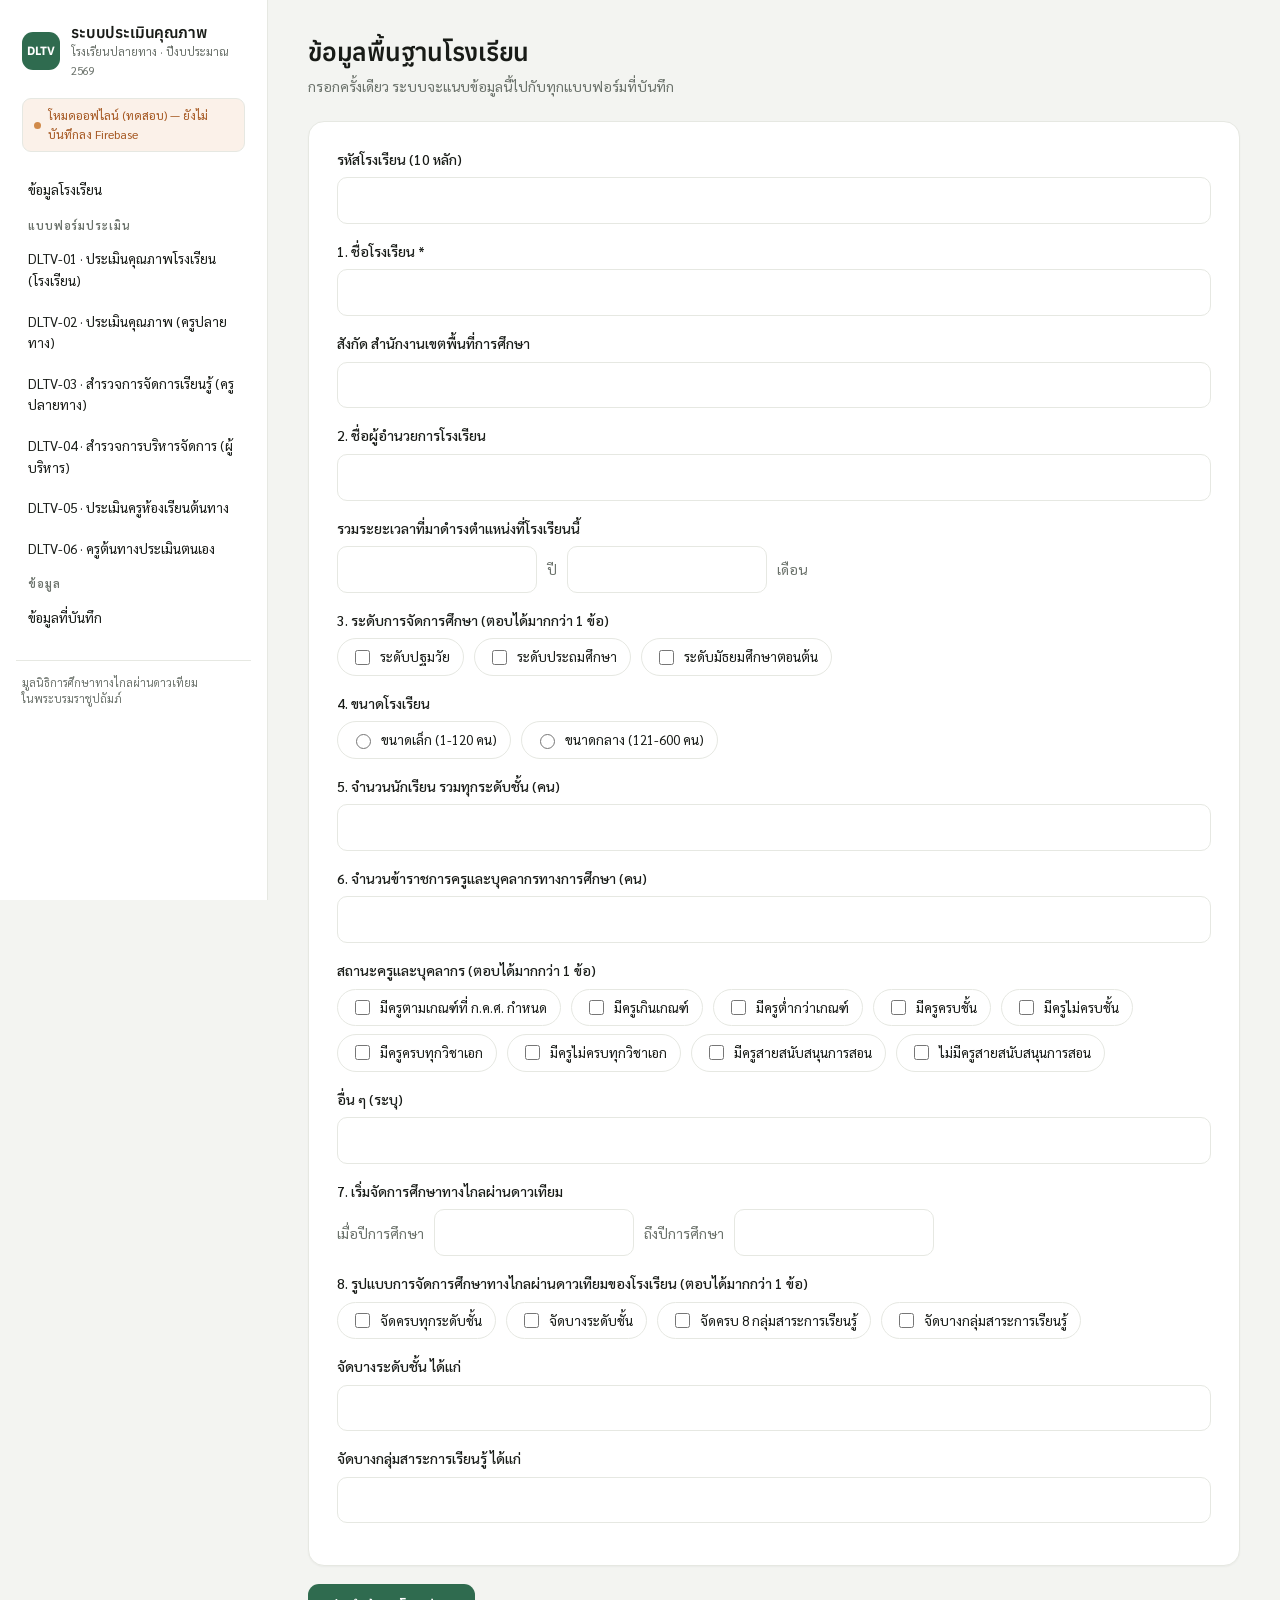
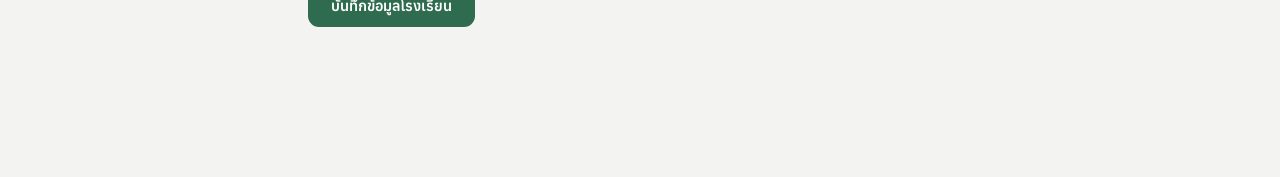
==== DLTV-ระบบกรอกข้อมูล.html @ a1c1f496 "Add files via upload" ====
<!DOCTYPE html>
<html lang="th"><head>
<meta charset="UTF-8" /><meta name="viewport" content="width=device-width, initial-scale=1.0" />
<title>ระบบกรอกข้อมูลประเมินคุณภาพ DLTV</title>
<link rel="preconnect" href="https://fonts.googleapis.com" /><link rel="preconnect" href="https://fonts.gstatic.com" crossorigin />
<link href="https://fonts.googleapis.com/css2?family=Anuphan:wght@400;500;600;700&family=Sarabun:wght@400;500;600;700&display=swap" rel="stylesheet" />
<style>/* ============================================================
   DLTV — Minimal UI  (Anuphan + Sarabun)
   ============================================================ */
:root{
  --bg:#f3f4f1; --surface:#ffffff; --surface-2:#f8f9f6;
  --ink:#181b17; --muted:#6a716a; --line:#e6e8e2;
  --brand:#2f6b4f; --brand-600:#265a42; --brand-tint:#ecf2ee;
  --good:#2f6b4f; --ok:#b4830e; --dev:#c0492b;
  --radius:16px; --radius-sm:10px;
  --shadow:0 1px 2px rgba(24,27,23,.04);
}
*{box-sizing:border-box}
html,body{margin:0;padding:0}
body{
  font-family:"Sarabun",system-ui,sans-serif;
  background:var(--bg); color:var(--ink); line-height:1.6; font-size:15.5px;
  -webkit-font-smoothing:antialiased;
}
h1,h2,h3,h4{font-family:"Anuphan","Sarabun",sans-serif;line-height:1.3;letter-spacing:-.01em;font-weight:600;margin:0}

/* ---------- layout ---------- */
.app{display:grid;grid-template-columns:268px 1fr;min-height:100vh}

.sidebar{
  background:var(--surface); border-right:1px solid var(--line);
  padding:22px 16px; position:sticky; top:0; align-self:start; height:100vh; overflow-y:auto;
}
.brand{display:flex;gap:11px;align-items:center;margin-bottom:18px;padding:0 6px}
.brand-mark{
  width:38px;height:38px;border-radius:11px;flex:none;
  background:var(--brand); color:#fff; display:grid;place-items:center;
  font-family:"Anuphan",sans-serif; font-weight:700; font-size:12px; letter-spacing:.02em;
}
.brand h1{font-size:15.5px;color:var(--ink)}
.brand p{margin:1px 0 0;font-size:11.5px;color:var(--muted)}

.status{font-size:12px;padding:7px 11px;border-radius:9px;margin:0 6px 18px;border:1px solid var(--line);display:flex;gap:7px;align-items:center}
.status::before{content:"";width:7px;height:7px;border-radius:50%;flex:none}
.status--online{background:var(--brand-tint);color:var(--brand-600)}
.status--online::before{background:var(--brand)}
.status--offline{background:#fbf1e9;color:#a4561f}
.status--offline::before{background:#d08a4a}

.nav{display:flex;flex-direction:column;gap:1px}
.nav-label{font-size:11px;color:var(--muted);text-transform:uppercase;letter-spacing:.08em;padding:6px 12px 4px;font-weight:600}
.nav-btn{
  text-align:left;background:transparent;border:0;color:var(--ink);
  padding:9px 12px;border-radius:9px;cursor:pointer;font:inherit;font-size:13.5px;
  position:relative;transition:background .14s,color .14s;
}
.nav-btn:hover{background:var(--surface-2)}
.nav-btn.active{background:var(--brand-tint);color:var(--brand-600);font-weight:600}
.nav-btn.active::before{content:"";position:absolute;left:0;top:8px;bottom:8px;width:3px;border-radius:3px;background:var(--brand)}

.sidebar-foot{margin-top:22px;font-size:11px;color:var(--muted);border-top:1px solid var(--line);padding:14px 6px 0;line-height:1.5}

/* ---------- content ---------- */
.content{padding:36px 40px 150px;max-width:none}
.view-header{margin-bottom:24px}
.view-header h2{font-size:25px;color:var(--ink)}
.view-header p{margin:6px 0 0;color:var(--muted);font-size:14px;max-width:60ch}

.callout{padding:11px 15px;border-radius:var(--radius-sm);font-size:13.5px;margin-bottom:16px;background:var(--surface-2);border:1px solid var(--line);color:var(--muted)}
.callout--info{background:var(--brand-tint);border-color:#d6e4dc;color:var(--brand-600)}
.callout--error{background:#fbeae3;border-color:#f0c9b8;color:#a4441f}

/* ---------- cards ---------- */
.form-card{
  background:var(--surface);border:1px solid var(--line);border-radius:var(--radius);
  padding:26px 28px;margin-bottom:18px;box-shadow:var(--shadow);
}
.section-title{font-size:18px;color:var(--ink);margin-bottom:4px}
.rating-legend{margin:2px 0 14px;font-size:12.5px;color:var(--muted)}

/* ---------- score meter ---------- */
.score-meter{margin:6px 0 20px}
.score-meter__head{display:flex;align-items:baseline;gap:8px;margin-bottom:7px}
.score-meter__label{font-size:12px;color:var(--muted);text-transform:uppercase;letter-spacing:.06em}
.score-meter__val{font-family:"Anuphan",sans-serif;font-size:14px;color:var(--muted)}
.score-meter__val b{font-size:20px;color:var(--ink);font-weight:700}
.score-meter__level{margin-left:auto;font-size:12.5px;font-weight:600;padding:2px 10px;border-radius:999px;font-family:"Anuphan",sans-serif}
.score-meter__track{height:6px;border-radius:6px;background:var(--line);overflow:hidden}
.score-meter__fill{height:100%;border-radius:6px;background:var(--brand);transition:width .35s cubic-bezier(.2,.7,.3,1)}
.score-meter[data-level="3"] .score-meter__fill{background:var(--good)}
.score-meter[data-level="2"] .score-meter__fill{background:var(--ok)}
.score-meter[data-level="1"] .score-meter__fill{background:var(--dev)}
.score-meter[data-level="3"] .score-meter__level{background:var(--brand-tint);color:var(--good)}
.score-meter[data-level="2"] .score-meter__level{background:#fbf2dd;color:var(--ok)}
.score-meter[data-level="1"] .score-meter__level{background:#fbe7e1;color:var(--dev)}

/* ---------- fields ---------- */
.field{margin-bottom:16px}
.field-heading{margin:24px 0 12px;font-size:14.5px;color:var(--brand-600);font-family:"Anuphan",sans-serif;font-weight:600}
.field-heading:first-child{margin-top:4px}
.field-label{display:block;font-size:14px;font-weight:500;margin-bottom:7px;color:var(--ink)}
.field-note{background:var(--surface-2);border:1px solid var(--line);border-radius:var(--radius-sm);padding:10px 14px}
.field-note .field-label{margin:0}
.field-note .note-text{margin:2px 0 0;color:var(--muted)}

.input{
  width:100%;padding:10px 13px;border:1px solid var(--line);border-radius:var(--radius-sm);
  font:inherit;background:var(--surface);color:var(--ink);transition:border-color .14s,box-shadow .14s;
}
.input::placeholder{color:#aab0a8}
.input:focus{outline:none;border-color:var(--brand);box-shadow:0 0 0 3px var(--brand-tint)}
.textarea{resize:vertical;min-height:84px}
select.select{appearance:none;background-image:url("data:image/svg+xml,%3Csvg xmlns='http://www.w3.org/2000/svg' width='12' height='12' viewBox='0 0 12 12'%3E%3Cpath d='M3 4.5L6 7.5L9 4.5' stroke='%236a716a' stroke-width='1.4' fill='none' stroke-linecap='round'/%3E%3C/svg%3E");background-repeat:no-repeat;background-position:right 13px center;padding-right:34px}

.options{display:flex;flex-wrap:wrap;gap:8px 10px}
.opt{display:inline-flex;align-items:center;gap:7px;font-size:13.5px;cursor:pointer;border:1px solid var(--line);padding:7px 13px;border-radius:999px;background:var(--surface);transition:all .14s}
.opt:hover{border-color:var(--brand)}
.opt:has(input:checked){background:var(--brand-tint);border-color:var(--brand);color:var(--brand-600);font-weight:500}
.opt input{accent-color:var(--brand);width:15px;height:15px}

/* ---------- rating: segmented ---------- */
.rating-row{padding:13px 0;border-bottom:1px solid var(--line)}
.rating-row:last-child{border-bottom:0;padding-bottom:2px}
.rating-label{font-size:14px;margin-bottom:9px}
.rating-choices{display:inline-flex;border:1px solid var(--line);border-radius:11px;overflow:hidden;background:var(--surface-2)}
.rating-opt{position:relative;cursor:pointer;padding:8px 22px;font-family:"Anuphan",sans-serif;font-size:15px;font-weight:600;color:var(--muted);border-right:1px solid var(--line);transition:all .14s;display:flex;align-items:center;justify-content:center;min-width:54px}
.rating-opt:last-child{border-right:0}
.rating-opt input{position:absolute;opacity:0;inset:0;cursor:pointer}
.rating-opt:hover{background:#eef0ea;color:var(--ink)}
.rating-opt:has(input:checked){background:var(--brand);color:#fff}
.rating-row .input--sm{display:block;width:100%;margin-top:10px;background:var(--surface-2);font-size:13px}

/* ---------- table ---------- */
.table-wrap{overflow-x:auto;margin-bottom:16px}
.data-table{width:100%;border-collapse:collapse;font-size:13.5px}
.data-table th,.data-table td{border:1px solid var(--line);padding:8px 10px;text-align:left}
.data-table thead th{background:var(--surface-2);color:var(--ink);font-weight:600;font-family:"Anuphan",sans-serif}
.data-table .row-head{background:var(--surface-2);font-weight:500;white-space:nowrap}
.input--cell{padding:6px 8px;border-radius:7px}
.records{background:var(--surface);border-radius:var(--radius);overflow:hidden}
.records td,.records th{font-size:13px}

/* ---------- buttons / bars ---------- */
.action-bar{display:flex;gap:10px;flex-wrap:wrap;margin-top:8px}
.btn{font-family:"Anuphan",sans-serif;font-size:14.5px;font-weight:600;padding:11px 22px;border-radius:11px;cursor:pointer;border:1px solid transparent;transition:all .14s}
.btn--primary{background:var(--brand);color:#fff}
.btn--primary:hover{background:var(--brand-600)}
.btn--ghost{background:var(--surface);color:var(--ink);border-color:var(--line)}
.btn--ghost:hover{background:var(--surface-2)}

/* ---------- sticky save bar ---------- */
.savebar{
  position:sticky;bottom:0;margin:18px -40px -150px;padding:14px 40px;
  background:rgba(255,255,255,.82);backdrop-filter:blur(10px);
  border-top:1px solid var(--line);display:flex;align-items:center;gap:16px;
}
.savebar__total{display:flex;align-items:center;gap:10px;flex:1;min-width:0}
.savebar__label{font-size:12px;color:var(--muted);text-transform:uppercase;letter-spacing:.06em}
.savebar__num{font-family:"Anuphan",sans-serif;font-size:24px;font-weight:700;color:var(--ink);line-height:1}
.savebar__max{font-family:"Anuphan",sans-serif;font-size:14px;color:var(--muted)}
.savebar__bar{flex:1;max-width:220px;height:6px;border-radius:6px;background:var(--line);overflow:hidden}
.savebar__bar i{display:block;height:100%;background:var(--brand);border-radius:6px;transition:width .35s cubic-bezier(.2,.7,.3,1)}
.savebar__btns{display:flex;gap:10px}

/* ---------- toast ---------- */
.toast{position:fixed;bottom:84px;left:50%;transform:translateX(-50%) translateY(16px);background:var(--ink);color:#fff;padding:12px 20px;border-radius:11px;font-size:13.5px;opacity:0;pointer-events:none;transition:all .25s;z-index:60;max-width:90vw;box-shadow:0 8px 30px rgba(0,0,0,.18)}
.toast.show{opacity:1;transform:translateX(-50%) translateY(0)}
.toast--warn{background:var(--dev)}

/* ---------- responsive ---------- */
@media (max-width:860px){
  .app{grid-template-columns:1fr}
  .sidebar{position:static;height:auto;border-right:0;border-bottom:1px solid var(--line)}
  .nav{flex-direction:row;flex-wrap:wrap;gap:6px}
  .nav-label{display:none}
  .nav-btn{border:1px solid var(--line);border-radius:999px;font-size:12.5px;padding:7px 13px}
  .nav-btn.active::before{display:none}
  .content{padding:24px 18px 130px}
  .form-card{padding:20px 18px}
  .savebar{margin:18px -18px -130px;padding:12px 18px;flex-wrap:wrap}
  .savebar__bar{display:none}
}
@media (prefers-reduced-motion:reduce){*{transition:none!important}}

/* ---------- evidence + rubric (DLTV-01/02) ---------- */
.evidence{margin:10px 0 12px;background:var(--surface-2);border:1px solid var(--line);border-radius:var(--radius-sm);padding:11px 14px}
.evidence__title{font-size:11.5px;color:var(--muted);text-transform:uppercase;letter-spacing:.06em;font-weight:600;margin-bottom:8px}
.evidence__list{display:flex;flex-direction:column;gap:5px}
.evidence__item{display:flex;gap:8px;align-items:flex-start;font-size:13px;color:var(--ink);cursor:pointer;line-height:1.45}
.evidence__item input{accent-color:var(--brand);width:15px;height:15px;margin-top:3px;flex:none}

.rubric{display:flex;flex-direction:column;gap:7px;margin-top:4px}
.rubric__title{font-size:11.5px;color:var(--muted);text-transform:uppercase;letter-spacing:.06em;font-weight:600}
.rubric__opt{display:grid;grid-template-columns:auto auto 1fr;align-items:center;gap:11px;border:1px solid var(--line);border-radius:var(--radius-sm);padding:10px 13px;cursor:pointer;background:var(--surface);transition:all .14s}
.rubric__opt:hover{border-color:var(--brand);background:var(--surface-2)}
.rubric__opt input{accent-color:var(--brand);width:17px;height:17px}
.rubric__badge{font-family:"Anuphan",sans-serif;font-weight:700;font-size:14px;width:26px;height:26px;border-radius:8px;background:var(--surface-2);color:var(--muted);display:grid;place-items:center;transition:all .14s}
.rubric__text{font-size:13px;line-height:1.45;color:var(--ink)}
.rubric__opt:has(input:checked){border-color:var(--brand);background:var(--brand-tint)}
.rubric__opt:has(input:checked) .rubric__badge{background:var(--brand);color:#fff}
.rubric__opt:has(input:checked) .rubric__text{font-weight:500}

/* ---------- ตารางประเมิน (เต็มหน้าจอ) ---------- */
.table-wrap--eval{overflow-x:auto;border:1px solid var(--line);border-radius:var(--radius-sm)}
.eval-table{width:100%;border-collapse:collapse;font-size:13.5px;background:var(--surface)}
.eval-table th,.eval-table td{border:1px solid var(--line);padding:10px 12px;vertical-align:top;text-align:left}
.eval-table thead th{background:var(--surface-2);color:var(--ink);font-family:"Anuphan",sans-serif;font-weight:600;font-size:13px;position:sticky;top:0;z-index:1;white-space:nowrap}
.eval-table thead .th-num{text-align:center;width:46px}
.eval-section-row td{background:var(--brand-tint);color:var(--brand-600);font-family:"Anuphan",sans-serif;font-weight:600;font-size:13.5px}

/* rubric: 4 คอลัมน์ */
.eval-table--rubric .ind-cell{width:26%;font-size:13.5px;line-height:1.5;background:var(--surface)}
.eval-table--rubric .ev-cell{width:24%;background:var(--surface-2)}
.eval-table--rubric .lvl-cell{width:54px;text-align:center;padding:8px}
.eval-table--rubric .crit-cell{font-size:13px;line-height:1.5}
.eval-table--rubric .crit-cell label{display:block;cursor:pointer}
.ev-item{display:flex;gap:7px;align-items:flex-start;font-size:12.5px;color:var(--muted);cursor:pointer;line-height:1.4;margin-bottom:5px}
.ev-item:last-child{margin-bottom:0}
.ev-item input{accent-color:var(--brand);width:14px;height:14px;margin-top:2px;flex:none}
.lvl-pick{display:inline-flex;flex-direction:column;align-items:center;gap:5px;cursor:pointer}
.lvl-pick input{accent-color:var(--brand);width:16px;height:16px}
.lvl-badge{font-family:"Anuphan",sans-serif;font-weight:700;font-size:13px;width:24px;height:24px;border-radius:7px;background:var(--surface-2);color:var(--muted);display:grid;place-items:center}
.rubric-tr:has(input:checked) .lvl-badge{background:var(--brand);color:#fff}
.rubric-tr:has(input:checked) .crit-cell{background:var(--brand-tint)}
.rubric-tr:has(input:checked) .crit-cell label{font-weight:500;color:var(--brand-600)}

/* segmented: รายการ | 3 | 2 | 1 | ข้อเสนอแนะ */
.eval-table--rating .ind-cell{font-size:13.5px;line-height:1.5}
.eval-table--rating .pick-cell{width:46px;text-align:center;padding:8px}
.eval-table--rating .pick{display:grid;place-items:center;cursor:pointer;padding:6px;border-radius:7px}
.eval-table--rating .pick input{accent-color:var(--brand);width:18px;height:18px;cursor:pointer}
.eval-table--rating tbody tr:has(input:checked){background:var(--brand-tint)}
.eval-table--rating .sug-cell{width:22%}
.eval-table--rating .sug-cell .input--cell{font-size:12.5px}
.eval-table--rating tbody tr:hover{background:var(--surface-2)}
.eval-table--rating tbody tr:has(input:checked):hover{background:var(--brand-tint)}

@media (max-width:860px){
  .eval-table{font-size:12.5px}
  .eval-table th,.eval-table td{padding:7px 8px}
  .eval-table--rubric .ind-cell,.eval-table--rubric .ev-cell{width:auto}
}

/* ---------- ตารางความพร้อม (ตอนที่ 2) ---------- */
.eval-table--level .ind-cell{width:26%;font-size:13.5px;line-height:1.5;background:var(--surface)}
.eval-table--level .ind-hint{margin-top:6px;font-size:11.5px;color:var(--muted);line-height:1.45}
.eval-table--level .consider-cell{font-size:13px;line-height:1.5}
.eval-table--level .consider-cell label{display:block;cursor:pointer}
.eval-table--level .ready-cell{width:150px}
.ready-pick{display:flex;align-items:center;gap:9px;cursor:pointer;padding:4px 6px;border-radius:8px}
.ready-pick input{accent-color:var(--brand);width:16px;height:16px}
.ready-pick span{font-size:13.5px}
.level-tr:has(input:checked) .consider-cell{background:var(--brand-tint)}
.level-tr:has(input:checked) .consider-cell label{font-weight:500;color:var(--brand-600)}
.level-tr:has(input:checked) .ready-pick{background:var(--brand-tint);color:var(--brand-600);font-weight:600}

/* ---------- inline fields (ปี/เดือน, ปีการศึกษา) ---------- */
.inline-row{display:flex;align-items:center;gap:10px;flex-wrap:wrap}
.input--inline{width:auto;max-width:200px;flex:0 1 160px}
.inline-affix{color:var(--muted);font-size:14px;white-space:nowrap}
</style></head><body>
<div class="app">
  <aside class="sidebar">
    <div class="brand"><div class="brand-mark">DLTV</div><div><h1>ระบบประเมินคุณภาพ</h1><p>โรงเรียนปลายทาง · ปีงบประมาณ 2569</p></div></div>
    <div id="status" class="status">กำลังเริ่มต้น...</div>
    <nav id="nav" class="nav"></nav>
    <div class="sidebar-foot">มูลนิธิการศึกษาทางไกลผ่านดาวเทียม<br />ในพระบรมราชูปถัมภ์</div>
  </aside>
  <main class="content"><div id="view"></div></main>
</div>
<div id="toast" class="toast"></div>
<script type="module">
const EMBEDDED = {"forms/index.json":{"forms":[{"id":"dltv01","code":"DLTV-01","file":"forms/dltv01.json","title":"ประเมินคุณภาพโรงเรียน (โรงเรียน)","scope":"school"},{"id":"dltv02","code":"DLTV-02","file":"forms/dltv02.json","title":"ประเมินคุณภาพ (ครูปลายทาง)","scope":"teacher"},{"id":"dltv03","code":"DLTV-03","file":"forms/dltv03.json","title":"สำรวจการจัดการเรียนรู้ (ครูปลายทาง)","scope":"teacher"},{"id":"dltv04","code":"DLTV-04","file":"forms/dltv04.json","title":"สำรวจการบริหารจัดการ (ผู้บริหาร)","scope":"school"},{"id":"dltv05","code":"DLTV-05","file":"forms/dltv05.json","title":"ประเมินครูห้องเรียนต้นทาง","scope":"teacher"},{"id":"dltv06","code":"DLTV-06","file":"forms/dltv06.json","title":"ครูต้นทางประเมินตนเอง","scope":"origin"}]},"forms/common.json":{"id":"school","title":"ข้อมูลพื้นฐานโรงเรียน (ตอนที่ 1)","description":"ตามแบบ DLTV-01 ตอนที่ 1 — กรอกครั้งเดียว ระบบจะแนบข้อมูลนี้ไปกับทุกแบบฟอร์มที่บันทึก","fields":[{"id":"school_code","label":"รหัสโรงเรียน (10 หลัก)","type":"text","maxlength":10},{"id":"school_name","label":"1. ชื่อโรงเรียน","type":"text","required":true},{"id":"area_office","label":"สังกัด สำนักงานเขตพื้นที่การศึกษา","type":"text"},{"id":"director_name","label":"2. ชื่อผู้อำนวยการโรงเรียน","type":"text"},{"id":"director_tenure","label":"รวมระยะเวลาที่มาดำรงตำแหน่งที่โรงเรียนนี้","type":"inline","parts":[{"id":"years","type":"number","suffix":"ปี"},{"id":"months","type":"number","suffix":"เดือน"}]},{"id":"education_levels","label":"3. ระดับการจัดการศึกษา (ตอบได้มากกว่า 1 ข้อ)","type":"checkbox","options":["ระดับปฐมวัย","ระดับประถมศึกษา","ระดับมัธยมศึกษาตอนต้น"]},{"id":"school_size","label":"4. ขนาดโรงเรียน","type":"radio","options":["ขนาดเล็ก (1-120 คน)","ขนาดกลาง (121-600 คน)"]},{"id":"student_total","label":"5. จำนวนนักเรียน รวมทุกระดับชั้น (คน)","type":"number"},{"id":"staff_total","label":"6. จำนวนข้าราชการครูและบุคลากรทางการศึกษา (คน)","type":"number"},{"id":"staff_status","label":"สถานะครูและบุคลากร (ตอบได้มากกว่า 1 ข้อ)","type":"checkbox","options":["มีครูตามเกณฑ์ที่ ก.ค.ศ. กำหนด","มีครูเกินเกณฑ์","มีครูต่ำกว่าเกณฑ์","มีครูครบชั้น","มีครูไม่ครบชั้น","มีครูครบทุกวิชาเอก","มีครูไม่ครบทุกวิชาเอก","มีครูสายสนับสนุนการสอน","ไม่มีครูสายสนับสนุนการสอน"]},{"id":"staff_other","label":"อื่น ๆ (ระบุ)","type":"text"},{"id":"dltv_period","label":"7. เริ่มจัดการศึกษาทางไกลผ่านดาวเทียม","type":"inline","parts":[{"id":"from","type":"text","prefix":"เมื่อปีการศึกษา"},{"id":"to","type":"text","prefix":"ถึงปีการศึกษา"}]},{"id":"dltv_format","label":"8. รูปแบบการจัดการศึกษาทางไกลผ่านดาวเทียมของโรงเรียน (ตอบได้มากกว่า 1 ข้อ)","type":"checkbox","options":["จัดครบทุกระดับชั้น","จัดบางระดับชั้น","จัดครบ 8 กลุ่มสาระการเรียนรู้","จัดบางกลุ่มสาระการเรียนรู้"]},{"id":"dltv_format_levels","label":"จัดบางระดับชั้น ได้แก่","type":"text"},{"id":"dltv_format_subjects","label":"จัดบางกลุ่มสาระการเรียนรู้ ได้แก่","type":"text"}]},"forms/dltv01.json":{"id":"dltv01","code":"DLTV-01","title":"แบบประเมินคุณภาพโรงเรียนปลายทาง สำหรับโรงเรียนปลายทาง","audience":"โรงเรียนปลายทาง ประเมินตนเอง 1 ชุดต่อโรงเรียน (รวม 99 คะแนน)","instruction":"เกณฑ์: 3 = มากกว่าร้อยละ 80 (หรือ 70), 2 = ร้อยละ 60-80 (หรือ 50-70), 1 = น้อยกว่าร้อยละ 60 (หรือ 50)","ratingLegend":"3 = ดี/มากกว่าร้อยละ 80 · 2 = พอใช้/ร้อยละ 60-80 · 1 = กำลังพัฒนา/น้อยกว่าร้อยละ 60","ratingScale":[{"value":3,"label":"3"},{"value":2,"label":"2"},{"value":1,"label":"1"}],"sections":[{"id":"readiness","title":"ตอนที่ 2: ความพร้อมด้านปัจจัยนำเข้าที่สำคัญ","layout":"readiness","fields":[{"type":"heading","label":"ด้านกายภาพ"},{"id":"r1","type":"level","label":"1. จำนวนห้องเรียนต่อชั้นเรียนและครู","options":[{"value":"มาก","desc":"มีการจัด 1 ห้องเรียน ต่อ 1 ชั้นเรียน มีครูประจำแต่ละห้อง"},{"value":"ปานกลาง","desc":"มีการจัด 1 ห้องเรียน ต่อ 2 ชั้นเรียน มีครูประจำ 1 คน"},{"value":"น้อย","desc":"มีการจัด 1 ห้องเรียน มากกว่า 2 ชั้นเรียน มีครูประจำ 1 คน"}]},{"id":"r2","type":"level","label":"2. อุปกรณ์การศึกษาทางไกลผ่านดาวเทียม (DLTV)","options":[{"value":"มาก","desc":"มีครบทุกชั้นเรียนและพร้อมใช้งานทุกชั้นเรียน"},{"value":"ปานกลาง","desc":"มีครบทุกชั้นเรียน แต่บางส่วนไม่พร้อมใช้งาน หรือไม่พร้อมใช้งานในบางชั้นเรียน"},{"value":"น้อย","desc":"มีไม่ครบทุกชั้นเรียน"}]},{"type":"heading","label":"ด้านบุคลากร"},{"id":"r3","type":"level","label":"3. ผู้บริหารสถานศึกษา","options":[{"value":"มาก","desc":"มีผู้อำนวยการสถานศึกษา"},{"value":"ปานกลาง","desc":"มีครูปฏิบัติหน้าที่รักษาการผู้อำนวยการสถานศึกษา"},{"value":"น้อย","desc":"ไม่มีผู้อำนวยการ/รักษาการผู้อำนวยการสถานศึกษา (กรณีโรงเรียนสาขา)"}]},{"id":"r4","type":"level","label":"4. จำนวนชั่วโมงเฉลี่ยการพัฒนาตนเองของครูทั้งหมดในปีการศึกษาที่ผ่านมา","options":[{"value":"มาก","desc":"มีชั่วโมงเฉลี่ยตั้งแต่ 12 ชั่วโมงขึ้นไป"},{"value":"ปานกลาง","desc":"มีชั่วโมงเฉลี่ยตั้งแต่ 6 - 11 ชั่วโมง"},{"value":"น้อย","desc":"มีชั่วโมงเฉลี่ยน้อยกว่า 6 ชั่วโมง"}]},{"id":"r5","type":"level","label":"5. จำนวนชั่วโมงเฉลี่ยการเข้าร่วมกิจกรรม PLC ของครูทั้งหมดในปีการศึกษาที่ผ่านมา","options":[{"value":"มาก","desc":"มีชั่วโมงเฉลี่ยตั้งแต่ 50 ชั่วโมงขึ้นไป"},{"value":"ปานกลาง","desc":"มีชั่วโมงเฉลี่ยตั้งแต่ 25 - 49 ชั่วโมง"},{"value":"น้อย","desc":"มีชั่วโมงเฉลี่ยน้อยกว่า 25 ชั่วโมง"}]},{"id":"r6","type":"level","label":"6. บุคลากรสนับสนุน","options":[{"value":"มาก","desc":"มีบุคลากรสนับสนุนด้านวิชาการ ธุรการ และ DLTV"},{"value":"ปานกลาง","desc":"มีบุคลากรสนับสนุนด้านวิชาการ หรือธุรการ หรือ DLTV"},{"value":"น้อย","desc":"ไม่มีบุคลากรสนับสนุน"}]},{"type":"heading","label":"ด้านผู้เรียน"},{"id":"r7","type":"level","label":"7. จำนวนผู้เรียนที่มีสุขภาวะตามเกณฑ์","options":[{"value":"มาก","desc":"มีสุขภาวะตามเกณฑ์ร้อยละ 80 ขึ้นไป"},{"value":"ปานกลาง","desc":"มีสุขภาวะตามเกณฑ์ร้อยละ 50 – 79.99"},{"value":"น้อย","desc":"มีสุขภาวะตามเกณฑ์ต่ำกว่าร้อยละ 50"}]},{"type":"heading","label":"ด้านการสนับสนุนจากภายนอก"},{"id":"r8","type":"level","label":"8. การสนับสนุนจากภายนอกเพื่อการพัฒนาคุณภาพผู้เรียน","hint":"พิจารณาจาก: บุคคล/ภูมิปัญญา/แรงงาน · ความรู้ · เทคโนโลยี/นวัตกรรม · สื่อการเรียน · วัสดุอุปกรณ์ · เครื่องแต่งกาย · ครุภัณฑ์ · สิ่งก่อสร้าง · งบประมาณ","options":[{"value":"มาก","desc":"ได้รับการสนับสนุนเพียงพอ ครอบคลุมผู้เรียนทุกชั้น และส่งผลต่อการพัฒนาคุณภาพผู้เรียน"},{"value":"ปานกลาง","desc":"ได้รับการสนับสนุนเพียงพอ ครอบคลุมผู้เรียนทุกชั้น แต่ยังไม่ส่งผลต่อการพัฒนาคุณภาพผู้เรียน"},{"value":"น้อย","desc":"ได้รับการสนับสนุนไม่เพียงพอ"}]}]},{"id":"comp1","title":"องค์ประกอบที่ 1 ด้านคุณภาพผู้เรียน","maxScore":39,"scored":true,"qualityBands":[{"level":3,"label":"ดี","min":31,"max":39},{"level":2,"label":"พอใช้","min":22,"max":30},{"level":1,"label":"กำลังพัฒนา","min":13,"max":21}],"fields":[{"type":"heading","label":"1. ผลสัมฤทธิ์ทางการเรียนตามหลักสูตร"},{"id":"c1_1_1","type":"rating","label":"1.1 ผู้เรียนมีผลสัมฤทธิ์การเรียนรู้แต่ละกลุ่มสาระการเรียนรู้ตามค่าเป้าหมายที่สถานศึกษากำหนด","evidence":["รายงานผลการเรียน ปีการศึกษา 2568","รายงานสรุปผลสัมฤทธิ์ทางการเรียนรู้รายกลุ่มสาระฯ","ระเบียนแสดงผลการเรียน (ปพ.1)","ใบรับรองผลการศึกษา (ปพ.7)","สมุดบันทึกผลการเรียนรู้ (ปพ.9)","แบบบันทึกผลการพัฒนาคุณภาพผู้เรียน (ปพ.5)","ค่าเป้าหมายผลการเรียนรู้ที่สถานศึกษากำหนด","สอบถามผู้บริหาร ครู และผู้เรียน"],"levels":{"1":"ผู้เรียนน้อยกว่าร้อยละ 50 มีผลสัมฤทธิ์ทางการเรียนแต่ละกลุ่มสาระการเรียนรู้ ตามค่าเป้าหมายที่สถานศึกษากำหนด","2":"ผู้เรียนร้อยละ 50 - 70 มีผลสัมฤทธิ์ทางการเรียนแต่ละกลุ่มสาระการเรียนรู้ ตามค่าเป้าหมายที่สถานศึกษากำหนด","3":"ผู้เรียนมากกว่าร้อยละ 70 มีผลสัมฤทธิ์ทางการเรียนแต่ละกลุ่มสาระการเรียนรู้ ตามค่าเป้าหมายที่สถานศึกษากำหนด"}},{"id":"c1_1_2","type":"rating","label":"1.2 ผู้เรียนระดับชั้น ป.3 มีผลการทดสอบ NT เฉลี่ยรวมทั้ง 2 ด้าน (ด้านภาษาไทย (การอ่าน/เขียน) และด้านคณิตศาสตร์ (การคำนวณ/โจทย์ปัญหา)) เทียบกับค่าเฉลี่ยระดับประเทศ 3 ปีการศึกษา","evidence":["รายงานผลการทดสอบ NT","สอบถามผู้บริหาร ครู ผู้เรียน และผู้ปกครอง"],"levels":{"1":"ผู้เรียนมีผลการทดสอบ NT ระดับชั้น ป.3 เฉลี่ยรวมทั้ง 2 ด้าน ต่ำกว่าค่าเฉลี่ยระดับประเทศทั้ง 1 ปีการศึกษา","2":"ผู้เรียนมีผลการทดสอบ NT ระดับชั้น ป.3 เฉลี่ยรวม 2 ด้าน สูงกว่าค่าเฉลี่ยระดับประเทศทั้ง 2 ปีการศึกษา","3":"ผู้เรียนมีผลการทดสอบ NT ระดับชั้น ป.3 เฉลี่ยรวมทั้ง 2 ด้าน สูงกว่าค่าเฉลี่ยระดับประเทศทั้ง 3 ปีการศึกษา"}},{"id":"c1_1_3","type":"rating","label":"1.3 ผู้เรียนระดับชั้น ป.6 มีผลการทดสอบ O-NET เฉลี่ยรวมทุกรายวิชาเทียบกับค่าเฉลี่ยระดับประเทศ 3 ปีการศึกษา","evidence":["รายงานผลการทดสอบ O-NET","สอบถามผู้บริหาร ครู ผู้เรียน และผู้ปกครอง"],"levels":{"1":"ผู้เรียนมีผลการทดสอบ O-NET ระดับชั้น ป.6 เฉลี่ยรวมทุกรายวิชา สูงกว่าค่าเฉลี่ยระดับประเทศทั้ง 1 ปีการศึกษา","2":"ผู้เรียนมีผลการทดสอบ O-NET ระดับชั้น ป.6 เฉลี่ยรวมทุกรายวิชา สูงกว่าค่าเฉลี่ยระดับประเทศทั้ง 2 ปีการศึกษา","3":"ผู้เรียนมีผลการทดสอบ O-NET ระดับชั้น ป.6 เฉลี่ยรวมทุกรายวิชาสูงกว่าค่าเฉลี่ยระดับประเทศทั้ง 3 ปีการศึกษา"}},{"type":"heading","label":"2. ทักษะสำคัญของผู้เรียน"},{"id":"c1_2_1","type":"rating","label":"2.1 ผู้เรียนมีความสามารถในการอ่าน และการเขียน","evidence":["สังเกตพฤติกรรมทางการเรียนที่สะท้อนความสามารถในการอ่านและการเขียน","ชิ้นงานของผู้เรียน เช่น ใบงาน/ใบกิจกรรม โครงงาน","สอบถามครู ผู้เรียน","ผลการประเมินการอ่านและการเขียน"],"levels":{"1":"ผู้เรียนน้อยกว่าร้อยละ 50 มีความสามารถในการอ่าน และการเขียน ตามค่าเป้าหมายที่สถานศึกษากำหนด","2":"ผู้เรียนร้อยละ 50 - 70 มีความสามารถในการอ่าน และการเขียน ตามค่าเป้าหมายที่สถานศึกษากำหนด","3":"ผู้เรียนมากกว่าร้อยละ 70 มีความสามารถในการอ่าน และการเขียน ตามค่าเป้าหมายที่สถานศึกษากำหนด"}},{"id":"c1_2_2","type":"rating","label":"2.2 ผู้เรียนมีความสามารถในการคิดวิเคราะห์ (ระบุใจความสำคัญของเรื่อง แจกแจง จำแนกข้อมูล และการบอกความสัมพันธ์ในบทเรียน หรือในสถานการณ์ได้)","evidence":["สังเกตพฤติกรรมจากการตอบคำถามที่ใช้ทักษะการคิดวิเคราะห์","ชิ้นงานของผู้เรียน เช่น ใบงาน/ใบกิจกรรม โครงงาน","แบบประเมินตนเอง/แบบบันทึกการเรียนรู้ที่สะท้อนการคิดวิเคราะห์","สอบถามครูและผู้เรียน","ผลการประเมินการคิดวิเคราะห์"],"levels":{"1":"ผู้เรียนน้อยกว่าร้อยละ 50 มีความสามารถในการคิดวิเคราะห์ ตามค่าเป้าหมายที่สถานศึกษากำหนด","2":"ผู้เรียนร้อยละ 50 - 70 มีความสามารถในการคิดวิเคราะห์ ตามค่าเป้าหมายที่สถานศึกษากำหนด","3":"ผู้เรียนมากกว่าร้อยละ 70 มีความสามารถในการคิดวิเคราะห์ ตามค่าเป้าหมายที่สถานศึกษากำหนด"}},{"id":"c1_2_3","type":"rating","label":"2.3 ผู้เรียนมีความสามารถในการสื่อสาร","evidence":["สังเกตพฤติกรรมที่สะท้อนความสามารถในการสื่อสาร","ชิ้นงานของผู้เรียน เช่น ใบงาน/ใบกิจกรรม โครงงาน","สอบถามครู ผู้เรียน","ผลการประเมินสมรรถนะสำคัญของผู้เรียน","แบบบันทึกผลการพัฒนาคุณภาพผู้เรียน (ปพ.5)"],"levels":{"1":"ผู้เรียนน้อยกว่าร้อยละ 50 มีความสามารถในการสื่อสาร ตามค่าเป้าหมายที่สถานศึกษากำหนด","2":"ผู้เรียนร้อยละ 50 - 70 มีความสามารถในการสื่อสาร ตามค่าเป้าหมายที่สถานศึกษากำหนด","3":"ผู้เรียนมากกว่าร้อยละ 70 มีความสามารถในการสื่อสาร ตามค่าเป้าหมายที่สถานศึกษากำหนด"}},{"id":"c1_2_4","type":"rating","label":"2.4 ผู้เรียนมีความสามารถในการคิดอย่างมีวิจารณญาณ (การใช้เหตุผล การวิเคราะห์และประเมินข้อมูลอย่างมีหลักเกณฑ์)","evidence":["สังเกตพฤติกรรมจากการตอบคำถามที่ใช้ทักษะการคิดอย่างมีวิจารณญาณ","ชิ้นงานของผู้เรียน เช่น ใบงาน/ใบกิจกรรม โครงงาน","แบบประเมินตนเอง/แบบบันทึกการเรียนรู้ที่สะท้อนการคิดอย่างมีวิจารณญาณ","สอบถามครูและผู้เรียน","ผลการประเมินสมรรถนะสำคัญของผู้เรียน","แบบบันทึกผลการพัฒนาคุณภาพผู้เรียน (ปพ.5)"],"levels":{"1":"ผู้เรียนน้อยกว่าร้อยละ 50 มีความสามารถในการคิดอย่างมีวิจารณญาณ ตามค่าเป้าหมายที่สถานศึกษากำหนด","2":"ผู้เรียนร้อยละ 50 - 70 มีความสามารถในการคิดอย่างมีวิจารณญาณ ตามค่าเป้าหมายที่สถานศึกษากำหนด","3":"ผู้เรียนมากกว่าร้อยละ 70 มีความสามารถในการคิดอย่างมีวิจารณญาณ ตามค่าเป้าหมายที่สถานศึกษากำหนด"}},{"id":"c1_2_5","type":"rating","label":"2.5 ผู้เรียนมีความสามารถในการคิดแก้ปัญหา","evidence":["สังเกตพฤติกรรมจากวิธีการคิดแก้ปัญหาของผู้เรียน","แบบประเมินตนเอง/แบบบันทึกการเรียนรู้ที่สะท้อนความสามารถในการคิดแก้ปัญหา","สอบถามครูและผู้เรียน","ผลการประเมินสมรรถนะสำคัญของผู้เรียน","แบบบันทึกผลการพัฒนาคุณภาพผู้เรียน (ปพ.5)"],"levels":{"1":"ผู้เรียนน้อยกว่าร้อยละ 50 มีความสามารถในการคิดแก้ปัญหาจากบทเรียน จากคำถามของครู หรือจากสถานการณ์ที่พบได้ ตามค่าเป้าหมายที่สถานศึกษากำหนด","2":"ผู้เรียนร้อยละ 50 - 70 มีความสามารถในการคิดแก้ปัญหาจากบทเรียน จากคำถามของครู หรือจากสถานการณ์ที่พบได้ ตามค่าเป้าหมายที่สถานศึกษากำหนด","3":"ผู้เรียนมากกว่าร้อยละ 70 มีความสามารถในการคิดแก้ปัญหาจากบทเรียน จากคำถามของครู หรือจากสถานการณ์ที่พบได้ ตามค่าเป้าหมายที่สถานศึกษากำหนด"}},{"id":"c1_2_6","type":"rating","label":"2.6 ผู้เรียนมีความสามารถในการใช้ทักษะชีวิต","evidence":["สังเกตพฤติกรรมในการแลกเปลี่ยนความคิดเห็น เข้าใจความรู้สึกของตนเองและผู้อื่น และทำงานเป็นทีม","แบบประเมินตนเอง/แบบบันทึกการเรียนรู้ที่สะท้อนความสามารถในการแสดงความคิดเห็น","สอบถามครูและผู้เรียน","ผลการประเมินสมรรถนะสำคัญของผู้เรียน","แบบบันทึกผลการพัฒนาคุณภาพผู้เรียน (ปพ.5)"],"levels":{"1":"ผู้เรียนน้อยกว่าร้อยละ 50 มีความสามารถในการใช้ทักษะชีวิต ตามค่าเป้าหมายที่สถานศึกษากำหนด","2":"ผู้เรียนร้อยละ 50 - 70 มีความสามารถในการใช้ทักษะชีวิต ตามค่าเป้าหมายที่สถานศึกษากำหนด","3":"ผู้เรียนมากกว่าร้อยละ 70 มีความสามารถในการใช้ทักษะชีวิต ตามค่าเป้าหมายที่สถานศึกษากำหนด"}},{"id":"c1_2_7","type":"rating","label":"2.7 ผู้เรียนมีความสามารถในการใช้เทคโนโลยี","evidence":["สังเกตพฤติกรรมจากการใช้แอปพลิเคชันพื้นฐาน ค้นหาข้อมูล และป้องกันตนเองจากภัยคุกคามออนไลน์","ชิ้นงาน/โครงงานของผู้เรียน","สอบถามผู้เรียนถึงวิธีการสืบค้นและแหล่งอ้างอิง","สัมภาษณ์ผู้เรียน/ผู้ปกครอง","ผลการประเมินสมรรถนะสำคัญของผู้เรียน","แบบบันทึกผลการพัฒนาคุณภาพผู้เรียน (ปพ.5)"],"levels":{"1":"ผู้เรียนน้อยกว่าร้อยละ 50 มีความสามารถในการใช้เทคโนโลยี ตามค่าเป้าหมายที่สถานศึกษากำหนด","2":"ผู้เรียนร้อยละ 50 - 70 มีความสามารถในการใช้เทคโนโลยี ตามค่าเป้าหมายที่สถานศึกษากำหนด","3":"ผู้เรียนมากกว่าร้อยละ 70 มีความสามารถในการใช้เทคโนโลยี ตามค่าเป้าหมายที่สถานศึกษากำหนด"}},{"type":"heading","label":"3. คุณลักษณะอันพึงประสงค์ของผู้เรียน DLTV"},{"id":"c1_3_1","type":"rating","label":"3.1 ผู้เรียนมีคุณลักษณะอันพึงประสงค์ตามเกณฑ์หลักสูตรแกนกลางการศึกษาขั้นพื้นฐานและตามค่าเป้าหมายที่สถานศึกษากำหนด","evidence":["รายงานความประพฤติของผู้เรียน","สังเกตพฤติกรรมผู้เรียนในและนอกห้องเรียน","สมุดบันทึกความดี/ปพ.1","สอบถามผู้บริหาร ครู ผู้เรียน และผู้ปกครอง","ผลการประเมินคุณลักษณะอันพึงประสงค์","แบบบันทึกผลการพัฒนาคุณภาพผู้เรียน (ปพ.5)"],"levels":{"1":"ผู้เรียนน้อยกว่าร้อยละ 50 มีคุณลักษณะอันพึงประสงค์ตามเกณฑ์ที่หลักสูตรแกนกลางการศึกษาขั้นพื้นฐานกำหนด และตามค่าเป้าหมายที่สถานศึกษากำหนด","2":"ผู้เรียนร้อยละ 50 - 70 มีคุณลักษณะอันพึงประสงค์ตามเกณฑ์ที่หลักสูตรแกนกลางการศึกษาขั้นพื้นฐานกำหนด และตามค่าเป้าหมายที่สถานศึกษากำหนด","3":"ผู้เรียนมากกว่าร้อยละ 70 มีคุณลักษณะอันพึงประสงค์ตามเกณฑ์ที่หลักสูตรแกนกลางการศึกษาขั้นพื้นฐานกำหนด และตามค่าเป้าหมายที่สถานศึกษากำหนด"}},{"id":"c1_3_2","type":"rating","label":"3.2 ผู้เรียนรู้หน้าที่มีความรับผิดชอบสามารถเรียนรู้ผ่าน DLTV ได้ด้วยตนเอง","evidence":["สังเกตพฤติกรรมในการเตรียมตัว (เข้าเรียนตรงตามตารางเรียน ช่วยจัดเตรียมอุปกรณ์ DLTV)","สังเกตพฤติกรรมในการเรียนรู้ (กระตือรือร้น ตอบคำถาม ทำงานตามที่ครูกำหนด)","สอบถามครูและผู้เรียน","บันทึกหลังสอน","ตารางเรียน","คู่มือการใช้อุปกรณ์ DLTV"],"levels":{"1":"ผู้เรียนน้อยกว่าร้อยละ 50 มีความรับผิดชอบสามารถเรียนรู้ผ่าน DLTV ได้ด้วยตนเอง","2":"ผู้เรียนร้อยละ 50 - 70 มีความรับผิดชอบสามารถเรียนรู้ผ่าน DLTV ได้ด้วยตนเอง","3":"ผู้เรียนมากกว่าร้อยละ 70 มีความรับผิดชอบสามารถเรียนรู้ผ่าน DLTV ได้ด้วยตนเอง"}},{"id":"c1_3_3","type":"rating","label":"3.3 ผู้เรียนสามารถใช้อุปกรณ์ DLTV ในการเรียนรู้และการดูแลรักษาอุปกรณ์ DLTV","evidence":["สังเกตพฤติกรรมจากการใช้อุปกรณ์ DLTV และการดูแลรักษาอุปกรณ์","รายงานการบำรุงรักษาอุปกรณ์ DLTV","ตารางเวรประจำวันของผู้เรียน","สอบถามครูและผู้เรียน"],"levels":{"1":"ผู้เรียนน้อยกว่าร้อยละ 50 สามารถใช้อุปกรณ์ DLTV ในการเรียนรู้และการดูแลรักษาอุปกรณ์ DLTV","2":"ผู้เรียนร้อยละ 50 - 70 สามารถใช้อุปกรณ์ DLTV ในการเรียนรู้และการดูแลรักษาอุปกรณ์ DLTV","3":"ผู้เรียนมากกว่าร้อยละ 70 สามารถใช้อุปกรณ์ DLTV ในการเรียนรู้และการดูแลรักษาอุปกรณ์ DLTV"}}]},{"id":"comp2","title":"องค์ประกอบที่ 2 ด้านการจัดการเรียนรู้","maxScore":33,"scored":true,"qualityBands":[{"level":3,"label":"ดี","min":27,"max":33},{"level":2,"label":"พอใช้","min":19,"max":26},{"level":1,"label":"กำลังพัฒนา","min":11,"max":18}],"fields":[{"type":"heading","label":"1. มีการเตรียมการที่เอื้อต่อการจัดการเรียนรู้ โดยใช้ DLTV"},{"id":"c2_1_1","type":"rating","label":"1.1 ครูศึกษาแผนการจัดการเรียนรู้ สื่อการเรียนรู้ (ใบงาน ใบความรู้ แบบฝึกหัด) และเครื่องมือวัดและประเมินผลล่วงหน้า","evidence":["บันทึกเพิ่มเติมครูปลายทางประกอบแผนการจัดการเรียนรู้ของครูต้นทาง","แผนการจัดการเรียนรู้","สื่อการเรียนรู้","เครื่องมือวัดและประเมินผล","สอบถามครูและผู้เรียน"],"levels":{"1":"ครูน้อยกว่าร้อยละ 60 มีแผนการจัดการเรียนรู้ สื่อการเรียนรู้ และเครื่องมือวัดและประเมินผล (ศึกษาล่วงหน้าและวางแผนการสอนเพิ่มเติม)","2":"ครูร้อยละ 60 - 80 มีแผนการจัดการเรียนรู้ สื่อการเรียนรู้ และเครื่องมือวัดและประเมินผล (ศึกษาล่วงหน้าและวางแผนการสอนเพิ่มเติม)","3":"ครูมากกว่าร้อยละ 80 มีแผนการจัดการเรียนรู้ สื่อการเรียนรู้ และเครื่องมือวัดและประเมินผล (ศึกษาล่วงหน้าและวางแผนการสอนเพิ่มเติม)"}},{"id":"c2_1_2","type":"rating","label":"1.2 ครูจัดเตรียมใบงาน ใบความรู้ แบบฝึกหัด สื่อการเรียนรู้ วัสดุ และอุปกรณ์ให้สอดคล้องกับบทเรียนตามแผนการจัดการเรียนรู้ล่วงหน้า ให้เพียงพอ","evidence":["ใบงาน/ใบความรู้/แบบฝึกหัด","สื่อการเรียนรู้","สอบถามครูและผู้เรียน"],"levels":{"1":"ครูน้อยกว่าร้อยละ 60 จัดเตรียมใบงาน ใบความรู้ แบบฝึกหัด สื่อการเรียนรู้ วัสดุและอุปกรณ์ให้สอดคล้องกับบทเรียนตามแผนล่วงหน้าอย่างเพียงพอ","2":"ครูร้อยละ 60 - 80 จัดเตรียมใบงาน ใบความรู้ แบบฝึกหัด สื่อการเรียนรู้ วัสดุและอุปกรณ์ให้สอดคล้องกับบทเรียนตามแผนล่วงหน้าอย่างเพียงพอ","3":"ครูมากกว่าร้อยละ 80 จัดเตรียมใบงาน ใบความรู้ แบบฝึกหัด สื่อการเรียนรู้ วัสดุและอุปกรณ์ให้สอดคล้องกับบทเรียนตามแผนล่วงหน้าอย่างเพียงพอ"}},{"id":"c2_1_3","type":"rating","label":"1.3 ครูจัดสภาพห้องเรียนให้เหมาะสมกับการเรียน การทำกิจกรรมของผู้เรียน สอดคล้องกับแผนการจัดการเรียนรู้ และจัดมุมการเรียนรู้ที่ส่งเสริมให้ผู้เรียนได้มีส่วนร่วม นำเสนอผลงาน และสามารถศึกษาเพิ่มเติม","evidence":["สำรวจสภาพห้องเรียน เช่น การจัดที่นั่งและการจัดมุมการเรียนรู้","รูปภาพบรรยากาศห้องเรียน","โครงการ/กิจกรรม","สอบถามครูและผู้เรียน"],"levels":{"1":"ครูน้อยกว่าร้อยละ 60 จัดห้องเรียนที่เหมาะสมและจัดมุมการเรียนรู้ที่ส่งเสริมให้ผู้เรียนมีส่วนร่วม นำเสนอผลงาน และศึกษาเพิ่มเติม","2":"ครูร้อยละ 60 - 80 จัดห้องเรียนที่เหมาะสมและจัดมุมการเรียนรู้ที่ส่งเสริมให้ผู้เรียนมีส่วนร่วม นำเสนอผลงาน และศึกษาเพิ่มเติม","3":"ครูมากกว่าร้อยละ 80 จัดห้องเรียนที่เหมาะสมและจัดมุมการเรียนรู้ที่ส่งเสริมให้ผู้เรียนมีส่วนร่วม นำเสนอผลงาน และศึกษาเพิ่มเติม"}},{"type":"heading","label":"2. มีการจัดการเรียนรู้โดยใช้ DLTV ร่วมกับครูต้นทาง"},{"id":"c2_2_1","type":"rating","label":"2.1 ครูจัดการเรียนรู้ที่เน้นให้ผู้เรียนมีส่วนร่วมในการเรียนรู้และทำกิจกรรมพร้อมกับห้องเรียนต้นทาง","evidence":["สังเกตพฤติกรรมการจัดการเรียนรู้ของครูปลายทาง (กำกับ/กระตุ้นให้ผู้เรียนมีส่วนร่วม)","สังเกตพฤติกรรมการเรียนรู้ของผู้เรียน","ผลงาน/ชิ้นงานที่สะท้อนกระบวนการคิดและปฏิบัติจริง","สอบถามครูและผู้เรียน"],"levels":{"1":"ครูน้อยกว่าร้อยละ 60 จัดการเรียนรู้ที่เน้นให้ผู้เรียนมีส่วนร่วมและทำกิจกรรมพร้อมกับห้องเรียนต้นทาง","2":"ครูร้อยละ 60 - 80 จัดการเรียนรู้ที่เน้นให้ผู้เรียนมีส่วนร่วมและทำกิจกรรมพร้อมกับห้องเรียนต้นทาง","3":"ครูมากกว่าร้อยละ 80 จัดการเรียนรู้ที่เน้นให้ผู้เรียนมีส่วนร่วมและทำกิจกรรมพร้อมกับห้องเรียนต้นทาง"}},{"id":"c2_2_2","type":"rating","label":"2.2 ครูกำกับ ดูแล กระตุ้น ให้คำแนะนำ ช่วยเหลือ และอำนวยความสะดวกในการเรียนรู้ของผู้เรียน","evidence":["สังเกตพฤติกรรมครูปลายทางในการช่วยเหลือ แก้ปัญหา และอำนวยความสะดวก","สังเกตพฤติกรรมของผู้เรียน","บันทึกหลังสอน","ตัวอย่างรูปภาพการจัดการเรียนรู้ในชั้นเรียน","บันทึกผลการสังเกตพฤติกรรมของผู้เรียน","สอบถามครูและผู้เรียน"],"levels":{"1":"ครูน้อยกว่าร้อยละ 60 กำกับ ดูแล กระตุ้น ให้คำแนะนำ ช่วยเหลือ และอำนวยความสะดวกในการเรียนรู้ให้แก่ผู้เรียน","2":"ครูร้อยละ 60 - 80 กำกับ ดูแล กระตุ้น ให้คำแนะนำ ช่วยเหลือ และอำนวยความสะดวกในการเรียนรู้ให้แก่ผู้เรียน","3":"ครูมากกว่าร้อยละ 80 กำกับ ดูแล กระตุ้น ให้คำแนะนำ ช่วยเหลือ และอำนวยความสะดวกในการเรียนรู้ให้แก่ผู้เรียน"}},{"id":"c2_2_3","type":"rating","label":"2.3 ครูวัดและประเมินผลตามสภาพจริง และให้ข้อมูลย้อนกลับแก่ผู้เรียนในรูปแบบต่างๆ","evidence":["เครื่องมือวัดและประเมินผลของโรงเรียนต้นทางที่ครูเลือกใช้","เครื่องมือวัดและประเมินผลที่ครูทำเพิ่มเติม","สังเกตการให้ข้อมูลย้อนกลับของครูปลายทาง","ร่องรอยการให้ข้อมูลย้อนกลับในใบงาน/ชิ้นงานของผู้เรียน","บันทึกหลังสอน","สอบถามครูและผู้เรียน"],"levels":{"1":"ครูน้อยกว่าร้อยละ 60 สามารถวัดและประเมินผลตามสภาพจริง และให้ข้อมูลย้อนกลับแก่ผู้เรียนในรูปแบบต่างๆ","2":"ครูร้อยละ 60 - 80 สามารถวัดและประเมินผลตามสภาพจริง และให้ข้อมูลย้อนกลับแก่ผู้เรียนในรูปแบบต่างๆ","3":"ครูมากกว่าร้อยละ 80 สามารถวัดและประเมินผลตามสภาพจริง และให้ข้อมูลย้อนกลับแก่ผู้เรียนในรูปแบบต่างๆ"}},{"id":"c2_2_4","type":"rating","label":"2.4 ครูร่วมกับผู้เรียนสรุปสาระสำคัญจากการเรียนรู้กับครูต้นทางและทบทวนกิจกรรมหรืองานที่มอบหมายให้ผู้เรียน","evidence":["ชิ้นงานของผู้เรียน","สมุดจดงานของผู้เรียน","สังเกตพฤติกรรมครูปลายทางในการสรุปและทบทวน","บันทึกหลังสอน","แฟ้มสะสมผลงานของผู้เรียน","สอบถามครูและผู้เรียน"],"levels":{"1":"ครูน้อยกว่าร้อยละ 60 ร่วมกับผู้เรียนสรุปสาระสำคัญและทบทวนกิจกรรมหรืองานที่มอบหมายให้ผู้เรียน","2":"ครูร้อยละ 60 - 80 ร่วมกับผู้เรียนสรุปสาระสำคัญและทบทวนกิจกรรมหรืองานที่มอบหมายให้ผู้เรียน","3":"ครูมากกว่าร้อยละ 80 ร่วมกับผู้เรียนสรุปสาระสำคัญและทบทวนกิจกรรมหรืองานที่มอบหมายให้ผู้เรียน"}},{"id":"c2_2_5","type":"rating","label":"2.5 ครูบันทึกหลังการสอนเพื่อนำข้อมูลไปปรับปรุงการจัดกิจกรรมการเรียนรู้ และนำผลการวิเคราะห์ผู้เรียนเป็นรายบุคคลไปใช้ในการพัฒนาผู้เรียน","evidence":["บันทึกหลังสอนที่สะท้อนการย้อนคิดไตร่ตรอง (reflection)","บันทึกการปรับปรุงกิจกรรมการจัดการเรียนรู้","สอบถามครูและผู้เรียน"],"levels":{"1":"ครูน้อยกว่าร้อยละ 60 บันทึกหลังสอนและนำผลการวิเคราะห์ผู้เรียนเป็นรายบุคคลไปใช้พัฒนาผู้เรียน","2":"ครูร้อยละ 60 - 80 บันทึกหลังสอนและนำผลการวิเคราะห์ผู้เรียนเป็นรายบุคคลไปใช้พัฒนาผู้เรียน","3":"ครูมากกว่าร้อยละ 80 บันทึกหลังสอนและนำผลการวิเคราะห์ผู้เรียนเป็นรายบุคคลไปใช้พัฒนาผู้เรียน"}},{"type":"heading","label":"3. ดูแลช่วยเหลือผู้เรียนเพิ่มเติมนอกเหนือจากตารางเรียนปกติ"},{"id":"c2_3_1","type":"rating","label":"ครูจัดการสอนซ่อมเสริม นอกตารางออกอากาศ","evidence":["แบบฝึกหัด/ใบงาน/ใบความรู้","บันทึกการสอนซ่อมเสริม","บันทึกหลังสอน","สอบถามครูและผู้เรียน"],"levels":{"1":"ครูน้อยกว่าร้อยละ 60 จัดการสอนซ่อมเสริม นอกตารางออกอากาศ","2":"ครูร้อยละ 60 - 80 จัดการสอนซ่อมเสริม นอกตารางออกอากาศ","3":"ครูมากกว่าร้อยละ 80 จัดการสอนซ่อมเสริม นอกตารางออกอากาศ"}},{"type":"heading","label":"4. ครูได้รับการพัฒนาและส่งผลต่อการจัดการเรียนรู้ โดยใช้ DLTV"},{"id":"c2_4_1","type":"rating","label":"4.1 ครูนำความรู้ที่ได้รับจากการร่วมกระบวนการ PLC และการพัฒนาตนเองรูปแบบอื่น ๆ มาปรับใช้ในการจัดการเรียนรู้ โดยใช้ DLTV ให้เหมาะสมกับผู้เรียน","evidence":["บันทึกการประชุมชุมชนการเรียนรู้วิชาชีพ (PLC)","รายงานการพัฒนาตนเอง","รายงานการนำผลจากการพัฒนาตนเองไปปรับปรุงการสอนโดยใช้ DLTV","วิจัยในชั้นเรียน","สอบถามครูและผู้บริหาร"],"levels":{"1":"ครูน้อยกว่าร้อยละ 60 นำความรู้จากการร่วมกระบวนการ PLC และการพัฒนาตนเองรูปแบบอื่น ๆ มาปรับใช้ในการจัดการเรียนรู้โดยใช้ DLTV","2":"ครูร้อยละ 60 - 80 นำความรู้จากการร่วมกระบวนการ PLC และการพัฒนาตนเองรูปแบบอื่น ๆ มาปรับใช้ในการจัดการเรียนรู้โดยใช้ DLTV","3":"ครูมากกว่าร้อยละ 80 นำความรู้จากการร่วมกระบวนการ PLC และการพัฒนาตนเองรูปแบบอื่น ๆ มาปรับใช้ในการจัดการเรียนรู้โดยใช้ DLTV"}},{"id":"c2_4_2","type":"rating","label":"4.2 ครูนำความรู้ที่ได้จากการนิเทศมาประยุกต์ใช้ในการจัดการเรียนรู้ โดยใช้ DLTV ส่งผลต่อการพัฒนาคุณภาพผู้เรียน","evidence":["ตารางการนิเทศ","รายงานการนิเทศ","หลักฐานเชิงประจักษ์การนำผลนิเทศมาปรับปรุงการจัดการเรียนรู้โดยใช้ DLTV","สอบถามผู้บริหาร ศึกษานิเทศก์ และครู"],"levels":{"1":"ครูน้อยกว่าร้อยละ 60 นำความรู้จากการนิเทศมาประยุกต์ในการจัดการเรียนรู้โดยใช้ DLTV ส่งผลต่อการพัฒนาผู้เรียน","2":"ครูร้อยละ 60 - 80 นำความรู้จากการนิเทศมาประยุกต์ในการจัดการเรียนรู้โดยใช้ DLTV ส่งผลต่อการพัฒนาผู้เรียน","3":"ครูมากกว่าร้อยละ 80 นำความรู้จากการนิเทศมาประยุกต์ในการจัดการเรียนรู้โดยใช้ DLTV ส่งผลต่อการพัฒนาผู้เรียน"}}]},{"id":"comp3","title":"องค์ประกอบที่ 3 ด้านการบริหารจัดการ","maxScore":27,"scored":true,"qualityBands":[{"level":3,"label":"ดี","min":21,"max":27},{"level":2,"label":"พอใช้","min":15,"max":20},{"level":1,"label":"กำลังพัฒนา","min":9,"max":14}],"fields":[{"type":"heading","label":"1. มีนโยบาย แผน และแนวปฏิบัติสำหรับการจัดการเรียนรู้ โดยใช้ DLTV"},{"id":"c3_1_1","type":"rating","label":"1.1 จัดทำแผนพัฒนาคุณภาพการศึกษา และแผนปฏิบัติการประจำปีที่สอดคล้องกับการจัดการเรียนรู้โดยใช้ DLTV อย่างเป็นระบบ ที่ชัดเจน ครอบคลุมทุกกลุ่มสาระฯ","evidence":["แผนพัฒนาคุณภาพการศึกษา และแผนปฏิบัติการประจำปี","บันทึกการประชุมที่เกี่ยวข้อง","รายงานผลโครงการหรือกิจกรรมการจัดการเรียนรู้โดยใช้ DLTV","สอบถามผู้บริหาร ครู บุคลากร"],"levels":{"1":"มีแผน ฯ ที่สอดคล้องกับการจัดการเรียนรู้โดยใช้ DLTV อย่างเป็นระบบ ครอบคลุม 1 – 3 กลุ่มสาระฯ","2":"มีแผน ฯ ที่สอดคล้องกับการจัดการเรียนรู้โดยใช้ DLTV อย่างเป็นระบบ ครอบคลุม 4 – 6 กลุ่มสาระฯ","3":"มีแผนพัฒนาคุณภาพการศึกษาและแผนปฏิบัติการประจำปีที่สอดคล้องกับการจัดการเรียนรู้โดยใช้ DLTV อย่างเป็นระบบ ครอบคลุมทุกกลุ่มสาระฯ"}},{"id":"c3_1_2","type":"rating","label":"1.2 บริหารจัดการและแก้ปัญหาให้ผู้เรียนทุกระดับชั้นสามารถเรียนพร้อมกับโรงเรียนต้นทาง ในกรณีที่ครูไม่ครบชั้น หรือไม่มีครูประจำชั้น หรืออุปกรณ์ไม่พร้อมใช้งาน","evidence":["คำสั่งแต่งตั้ง/มอบหมายครูให้จัดการเรียนรู้โดยใช้ DLTV","บันทึกการประชุม","สอบถามผู้บริหาร ครู"],"levels":{"1":"ครูน้อยกว่าร้อยละ 60 สามารถแก้ปัญหาให้ผู้เรียนได้เรียนพร้อมกับโรงเรียนต้นทาง ในกรณีครูไม่ครบชั้นหรือไม่มีครูประจำชั้น หรืออุปกรณ์ไม่พร้อมใช้งาน","2":"ครูร้อยละ 60 - 80 สามารถแก้ปัญหาให้ผู้เรียนได้เรียนพร้อมกับโรงเรียนต้นทาง ในกรณีครูไม่ครบชั้นหรือไม่มีครูประจำชั้น หรืออุปกรณ์ไม่พร้อมใช้งาน","3":"ครูมากกว่าร้อยละ 80 สามารถแก้ปัญหาให้ผู้เรียนได้เรียนพร้อมกับโรงเรียนต้นทาง ในกรณีครูไม่ครบชั้นหรือไม่มีครูประจำชั้น หรืออุปกรณ์ไม่พร้อมใช้งาน"}},{"id":"c3_1_3","type":"rating","label":"1.3 สร้างการรับรู้และการมีส่วนร่วมให้ครูตระหนักถึงความสำคัญและเข้าใจบทบาทหน้าที่ในการจัดการเรียนรู้ โดยใช้ DLTV","evidence":["คู่มือการบริหารวิชาการในการจัดการเรียนรู้โดยใช้ DLTV","คำสั่งแต่งตั้ง/มอบหมายครู","บันทึกการประชุม","รายงานผลโครงการหรือกิจกรรม","สอบถามผู้บริหาร ครู"],"levels":{"1":"ครูน้อยกว่าร้อยละ 60 รับรู้ มีส่วนร่วม ตระหนักถึงความสำคัญ เข้าใจบทบาทหน้าที่ในการจัดการเรียนรู้โดยใช้ DLTV และนำไปปฏิบัติจริง","2":"ครูร้อยละ 60 - 80 รับรู้ มีส่วนร่วม ตระหนักถึงความสำคัญ เข้าใจบทบาทหน้าที่ในการจัดการเรียนรู้โดยใช้ DLTV และนำไปปฏิบัติจริง","3":"ครูมากกว่าร้อยละ 80 รับรู้ มีส่วนร่วม ตระหนักถึงความสำคัญ เข้าใจบทบาทหน้าที่ในการจัดการเรียนรู้โดยใช้ DLTV และนำไปปฏิบัติจริง"}},{"type":"heading","label":"2. จัดสภาพแวดล้อมที่เอื้อต่อการจัดการเรียนรู้"},{"id":"c3_2_1","type":"rating","label":"2.1 สนับสนุนห้องเรียนให้มีอุปกรณ์ที่เอื้อต่อการจัดการเรียนรู้ โดยใช้ DLTV","evidence":["สำรวจสภาพห้องเรียนและอุปกรณ์","รายการอุปกรณ์ DLTV","สอบถามผู้บริหาร ครู บุคลากร ผู้เรียน"],"levels":{"1":"ห้องเรียนน้อยกว่าร้อยละ 60 มีอุปกรณ์ที่เอื้อต่อการจัดการเรียนรู้โดยใช้ DLTV และพร้อมใช้งาน","2":"ห้องเรียนร้อยละ 60 - 80 มีอุปกรณ์ที่เอื้อต่อการจัดการเรียนรู้โดยใช้ DLTV และพร้อมใช้งาน","3":"ห้องเรียนมากกว่าร้อยละ 80 มีอุปกรณ์ที่เอื้อต่อการจัดการเรียนรู้โดยใช้ DLTV และพร้อมใช้งาน"}},{"id":"c3_2_2","type":"rating","label":"2.2 ติดตั้งโทรทัศน์ตามเกณฑ์มาตรฐาน ให้ผู้เรียนเห็นภาพและได้ยินเสียงชัดเจน จากการเรียนรู้ โดยใช้ DLTV และเหมาะกับสภาพแวดล้อม","evidence":["สำรวจสภาพห้องเรียน ภาพและเสียงจากโทรทัศน์","สอบถามผู้บริหาร ครู ผู้เรียน บุคลากร"],"levels":{"1":"ห้องเรียนน้อยกว่าร้อยละ 60 ติดตั้งโทรทัศน์ตามเกณฑ์มาตรฐานให้ผู้เรียนเห็นภาพชัดเจน จากการเรียนรู้โดยใช้ DLTV","2":"ห้องเรียนร้อยละ 60 - 80 ติดตั้งโทรทัศน์ตามเกณฑ์มาตรฐานให้ผู้เรียนเห็นภาพชัดเจน จากการเรียนรู้โดยใช้ DLTV","3":"ห้องเรียนมากกว่าร้อยละ 80 ติดตั้งโทรทัศน์ตามเกณฑ์มาตรฐานให้ผู้เรียนเห็นภาพชัดเจน จากการเรียนรู้โดยใช้ DLTV"}},{"id":"c3_2_3","type":"rating","label":"2.3 ตรวจสอบและซ่อมบำรุงรักษาอุปกรณ์สำหรับใช้จัดการเรียนรู้ DLTV ให้อยู่ในสภาพพร้อมใช้งาน","evidence":["คำสั่งแต่งตั้งผู้รับผิดชอบดูแลระบบและอุปกรณ์ DLTV","รายงานปัญหาและผลการบำรุงรักษาอุปกรณ์","สอบถามผู้บริหาร ครู บุคลากร"],"levels":{"1":"จำนวนห้องเรียนน้อยกว่าร้อยละ 60 มีการตรวจสอบและซ่อมบำรุงรักษาอุปกรณ์สำหรับใช้จัดการเรียนรู้โดยใช้ DLTV ให้อยู่ในสภาพพร้อมใช้งาน","2":"จำนวนห้องเรียนร้อยละ 60 - 80 มีการตรวจสอบและซ่อมบำรุงรักษาอุปกรณ์สำหรับใช้จัดการเรียนรู้โดยใช้ DLTV ให้อยู่ในสภาพพร้อมใช้งาน","3":"จำนวนห้องเรียนมากกว่าร้อยละ 80 มีการตรวจสอบและซ่อมบำรุงรักษาอุปกรณ์สำหรับใช้จัดการเรียนรู้โดยใช้ DLTV ให้อยู่ในสภาพพร้อมใช้งาน"}},{"id":"c3_2_4","type":"rating","label":"2.4 จัดหาคู่มือครู - แผนการจัดการเรียนรู้ ชุดกิจกรรมการเรียนรู้ และสื่อการเรียนรู้ ให้เพียงพอกับชั้นเรียนและผู้เรียน รวมทั้งส่งเสริมให้ครูผลิตหรือจัดหาสื่อฯ อื่น ๆ","evidence":["คู่มือครู - แผนการจัดการเรียนรู้ ชุดกิจกรรมและสื่อของมูลนิธิฯ","สอบถามผู้บริหาร ครู ผู้เรียน"],"levels":{"1":"จำนวนห้องเรียนน้อยกว่าร้อยละ 60 มีคู่มือครู แผนการจัดการเรียนรู้ ชุดกิจกรรม และสื่อการเรียนรู้เพียงพอกับชั้นเรียนและผู้เรียน รวมทั้งสื่อฯ ที่ครูผลิตหรือจัดหา","2":"จำนวนห้องเรียนร้อยละ 60 - 80 มีคู่มือครู แผนการจัดการเรียนรู้ ชุดกิจกรรม และสื่อการเรียนรู้เพียงพอกับชั้นเรียนและผู้เรียน รวมทั้งสื่อฯ ที่ครูผลิตหรือจัดหา","3":"จำนวนห้องเรียนมากกว่าร้อยละ 80 มีคู่มือครู แผนการจัดการเรียนรู้ ชุดกิจกรรม และสื่อการเรียนรู้เพียงพอกับชั้นเรียนและผู้เรียน รวมทั้งสื่อฯ ที่ครูผลิตหรือจัดหา"}},{"id":"c3_2_5","type":"rating","label":"2.5 นิเทศการจัดการเรียนการสอนโดยใช้ DLTV อย่างเป็นระบบ","evidence":["แผนการนิเทศภายในสถานศึกษา","ปฏิทิน/ตารางการนิเทศภายใน","บันทึกการนิเทศภายใน","รายงานผลการนิเทศ","สอบถามผู้บริหาร ครู ศึกษานิเทศก์ ผู้เรียน"],"levels":{"1":"ครูน้อยกว่าร้อยละ 60 ได้รับการนิเทศการจัดการเรียนรู้โดยใช้ DLTV ตามปฏิทิน/ตารางการนิเทศภายใน","2":"ครูร้อยละ 60 - 80 ได้รับการนิเทศการจัดการเรียนรู้โดยใช้ DLTV ตามปฏิทิน/ตารางการนิเทศภายใน","3":"ครูมากกว่าร้อยละ 80 ได้รับการนิเทศการจัดการเรียนรู้โดยใช้ DLTV ตามปฏิทิน/ตารางการนิเทศภายใน"}},{"id":"c3_2_6","type":"rating","label":"2.6 ส่งเสริมให้มีกิจกรรมชุมชนแห่งการเรียนรู้ทางวิชาชีพ (PLC) และการพัฒนาตนเองด้วยรูปแบบอื่น ๆ นำไปสู่การแก้ปัญหาและพัฒนาการจัดการเรียนรู้โดยใช้ DLTV","evidence":["บันทึกกิจกรรม PLC","รายงานการพัฒนาตนเอง (ID Plan)","ตาราง PLC และรายงานผล PLC","รายงานผลการแก้ปัญหาการจัดการเรียนรู้โดยใช้ DLTV จาก PLC","วิจัยในชั้นเรียน","สอบถามผู้บริหาร ครู บุคลากร ผู้เรียน"],"levels":{"1":"ครูน้อยกว่าร้อยละ 60 เข้าร่วมกิจกรรม PLC และการพัฒนาตนเองด้วยรูปแบบอื่น ๆ นำไปสู่การแก้ปัญหาและพัฒนาการจัดการเรียนรู้โดยใช้ DLTV","2":"ครูร้อยละ 60 - 80 เข้าร่วมกิจกรรม PLC และการพัฒนาตนเองด้วยรูปแบบอื่น ๆ นำไปสู่การแก้ปัญหาและพัฒนาการจัดการเรียนรู้โดยใช้ DLTV","3":"ครูมากกว่าร้อยละ 80 เข้าร่วมกิจกรรม PLC และการพัฒนาตนเองด้วยรูปแบบอื่น ๆ นำไปสู่การแก้ปัญหาและพัฒนาการจัดการเรียนรู้โดยใช้ DLTV"}}]}]},"forms/dltv02.json":{"id":"dltv02","code":"DLTV-02","title":"แบบประเมินคุณภาพโรงเรียนปลายทาง สำหรับครูโรงเรียนปลายทาง (ประเมินตนเอง)","audience":"ครูโรงเรียนปลายทาง ประเมินตนเองเป็นรายบุคคล","instruction":"เกณฑ์: 3 = ทำสม่ำเสมอ / ผู้เรียนมากกว่าร้อยละ 70, 2 = ทำบางครั้ง / ร้อยละ 50-70, 1 = ไม่ทำ / น้อยกว่าร้อยละ 50","ratingLegend":"3 = สม่ำเสมอ/มากกว่าร้อยละ 70 · 2 = บางครั้ง/ร้อยละ 50-70 · 1 = ไม่ทำ/น้อยกว่าร้อยละ 50","ratingScale":[{"value":3,"label":"3"},{"value":2,"label":"2"},{"value":1,"label":"1"}],"sections":[{"id":"respondent","title":"ผู้ประเมิน","fields":[{"id":"teacher_name","label":"ชื่อ-สกุล ครูผู้ประเมินตนเอง","type":"text","required":true}]},{"id":"comp1","title":"องค์ประกอบที่ 1 ด้านคุณภาพผู้เรียน","maxScore":39,"scored":true,"qualityBands":[{"level":3,"label":"ดี","min":31,"max":39},{"level":2,"label":"พอใช้","min":22,"max":30},{"level":1,"label":"กำลังพัฒนา","min":13,"max":21}],"fields":[{"type":"heading","label":"1. ผลสัมฤทธิ์ทางการเรียนตามหลักสูตร"},{"id":"c1_1_1","type":"rating","label":"1.1 ผู้เรียนมีผลสัมฤทธิ์การเรียนรู้แต่ละกลุ่มสาระการเรียนรู้ตามค่าเป้าหมายที่สถานศึกษากำหนด","evidence":["รายงานผลการเรียน ปีการศึกษา 2568","รายงานสรุปผลสัมฤทธิ์ทางการเรียนรู้รายกลุ่มสาระฯ","ระเบียนแสดงผลการเรียน (ปพ.1)","ใบรับรองผลการศึกษา (ปพ.7)","สมุดบันทึกผลการเรียนรู้ (ปพ.9)","แบบบันทึกผลการพัฒนาคุณภาพผู้เรียน (ปพ.5)","ค่าเป้าหมายผลการเรียนรู้ที่สถานศึกษากำหนด","สอบถามผู้บริหาร ครู และผู้เรียน"],"levels":{"1":"ผู้เรียนน้อยกว่าร้อยละ 50 มีผลสัมฤทธิ์ทางการเรียนแต่ละกลุ่มสาระการเรียนรู้ ตามค่าเป้าหมายที่สถานศึกษากำหนด","2":"ผู้เรียนร้อยละ 50 - 70 มีผลสัมฤทธิ์ทางการเรียนแต่ละกลุ่มสาระการเรียนรู้ ตามค่าเป้าหมายที่สถานศึกษากำหนด","3":"ผู้เรียนมากกว่าร้อยละ 70 มีผลสัมฤทธิ์ทางการเรียนแต่ละกลุ่มสาระการเรียนรู้ ตามค่าเป้าหมายที่สถานศึกษากำหนด"}},{"id":"c1_1_2","type":"rating","label":"1.2 ผู้เรียนระดับชั้น ป.3 มีผลการทดสอบ NT เฉลี่ยรวมทั้ง 2 ด้าน (ด้านภาษาไทย (การอ่าน/เขียน) และด้านคณิตศาสตร์ (การคำนวณ/โจทย์ปัญหา)) เทียบกับค่าเฉลี่ยระดับประเทศ 3 ปีการศึกษา","evidence":["รายงานผลการทดสอบ NT","สอบถามผู้บริหาร ครู ผู้เรียน และผู้ปกครอง"],"levels":{"1":"ผู้เรียนมีผลการทดสอบ NT ระดับชั้น ป.3 เฉลี่ยรวมทั้ง 2 ด้าน ต่ำกว่าค่าเฉลี่ยระดับประเทศทั้ง 1 ปีการศึกษา","2":"ผู้เรียนมีผลการทดสอบ NT ระดับชั้น ป.3 เฉลี่ยรวม 2 ด้าน สูงกว่าค่าเฉลี่ยระดับประเทศทั้ง 2 ปีการศึกษา","3":"ผู้เรียนมีผลการทดสอบ NT ระดับชั้น ป.3 เฉลี่ยรวมทั้ง 2 ด้าน สูงกว่าค่าเฉลี่ยระดับประเทศทั้ง 3 ปีการศึกษา"}},{"id":"c1_1_3","type":"rating","label":"1.3 ผู้เรียนระดับชั้น ป.6 มีผลการทดสอบ O-NET เฉลี่ยรวมทุกรายวิชาเทียบกับค่าเฉลี่ยระดับประเทศ 3 ปีการศึกษา","evidence":["รายงานผลการทดสอบ O-NET","สอบถามผู้บริหาร ครู ผู้เรียน และผู้ปกครอง"],"levels":{"1":"ผู้เรียนมีผลการทดสอบ O-NET ระดับชั้น ป.6 เฉลี่ยรวมทุกรายวิชา สูงกว่าค่าเฉลี่ยระดับประเทศทั้ง 1 ปีการศึกษา","2":"ผู้เรียนมีผลการทดสอบ O-NET ระดับชั้น ป.6 เฉลี่ยรวมทุกรายวิชา สูงกว่าค่าเฉลี่ยระดับประเทศทั้ง 2 ปีการศึกษา","3":"ผู้เรียนมีผลการทดสอบ O-NET ระดับชั้น ป.6 เฉลี่ยรวมทุกรายวิชาสูงกว่าค่าเฉลี่ยระดับประเทศทั้ง 3 ปีการศึกษา"}},{"type":"heading","label":"2. ทักษะสำคัญของผู้เรียน"},{"id":"c1_2_1","type":"rating","label":"2.1 ผู้เรียนมีความสามารถในการอ่าน และการเขียน","evidence":["สังเกตพฤติกรรมทางการเรียนที่สะท้อนความสามารถในการอ่านและการเขียน","ชิ้นงานของผู้เรียน เช่น ใบงาน/ใบกิจกรรม โครงงาน","สอบถามครู ผู้เรียน","ผลการประเมินการอ่านและการเขียน"],"levels":{"1":"ผู้เรียนน้อยกว่าร้อยละ 50 มีความสามารถในการอ่าน และการเขียน ตามค่าเป้าหมายที่สถานศึกษากำหนด","2":"ผู้เรียนร้อยละ 50 - 70 มีความสามารถในการอ่าน และการเขียน ตามค่าเป้าหมายที่สถานศึกษากำหนด","3":"ผู้เรียนมากกว่าร้อยละ 70 มีความสามารถในการอ่าน และการเขียน ตามค่าเป้าหมายที่สถานศึกษากำหนด"}},{"id":"c1_2_2","type":"rating","label":"2.2 ผู้เรียนมีความสามารถในการคิดวิเคราะห์ (ระบุใจความสำคัญของเรื่อง แจกแจง จำแนกข้อมูล และการบอกความสัมพันธ์ในบทเรียน หรือในสถานการณ์ได้)","evidence":["สังเกตพฤติกรรมจากการตอบคำถามที่ใช้ทักษะการคิดวิเคราะห์","ชิ้นงานของผู้เรียน เช่น ใบงาน/ใบกิจกรรม โครงงาน","แบบประเมินตนเอง/แบบบันทึกการเรียนรู้ที่สะท้อนการคิดวิเคราะห์","สอบถามครูและผู้เรียน","ผลการประเมินการคิดวิเคราะห์"],"levels":{"1":"ผู้เรียนน้อยกว่าร้อยละ 50 มีความสามารถในการคิดวิเคราะห์ ตามค่าเป้าหมายที่สถานศึกษากำหนด","2":"ผู้เรียนร้อยละ 50 - 70 มีความสามารถในการคิดวิเคราะห์ ตามค่าเป้าหมายที่สถานศึกษากำหนด","3":"ผู้เรียนมากกว่าร้อยละ 70 มีความสามารถในการคิดวิเคราะห์ ตามค่าเป้าหมายที่สถานศึกษากำหนด"}},{"id":"c1_2_3","type":"rating","label":"2.3 ผู้เรียนมีความสามารถในการสื่อสาร","evidence":["สังเกตพฤติกรรมที่สะท้อนความสามารถในการสื่อสาร","ชิ้นงานของผู้เรียน เช่น ใบงาน/ใบกิจกรรม โครงงาน","สอบถามครู ผู้เรียน","ผลการประเมินสมรรถนะสำคัญของผู้เรียน","แบบบันทึกผลการพัฒนาคุณภาพผู้เรียน (ปพ.5)"],"levels":{"1":"ผู้เรียนน้อยกว่าร้อยละ 50 มีความสามารถในการสื่อสาร ตามค่าเป้าหมายที่สถานศึกษากำหนด","2":"ผู้เรียนร้อยละ 50 - 70 มีความสามารถในการสื่อสาร ตามค่าเป้าหมายที่สถานศึกษากำหนด","3":"ผู้เรียนมากกว่าร้อยละ 70 มีความสามารถในการสื่อสาร ตามค่าเป้าหมายที่สถานศึกษากำหนด"}},{"id":"c1_2_4","type":"rating","label":"2.4 ผู้เรียนมีความสามารถในการคิดอย่างมีวิจารณญาณ (การใช้เหตุผล การวิเคราะห์และประเมินข้อมูลอย่างมีหลักเกณฑ์)","evidence":["สังเกตพฤติกรรมจากการตอบคำถามที่ใช้ทักษะการคิดอย่างมีวิจารณญาณ","ชิ้นงานของผู้เรียน เช่น ใบงาน/ใบกิจกรรม โครงงาน","แบบประเมินตนเอง/แบบบันทึกการเรียนรู้ที่สะท้อนการคิดอย่างมีวิจารณญาณ","สอบถามครูและผู้เรียน","ผลการประเมินสมรรถนะสำคัญของผู้เรียน","แบบบันทึกผลการพัฒนาคุณภาพผู้เรียน (ปพ.5)"],"levels":{"1":"ผู้เรียนน้อยกว่าร้อยละ 50 มีความสามารถในการคิดอย่างมีวิจารณญาณ ตามค่าเป้าหมายที่สถานศึกษากำหนด","2":"ผู้เรียนร้อยละ 50 - 70 มีความสามารถในการคิดอย่างมีวิจารณญาณ ตามค่าเป้าหมายที่สถานศึกษากำหนด","3":"ผู้เรียนมากกว่าร้อยละ 70 มีความสามารถในการคิดอย่างมีวิจารณญาณ ตามค่าเป้าหมายที่สถานศึกษากำหนด"}},{"id":"c1_2_5","type":"rating","label":"2.5 ผู้เรียนมีความสามารถในการคิดแก้ปัญหา","evidence":["สังเกตพฤติกรรมจากวิธีการคิดแก้ปัญหาของผู้เรียน","แบบประเมินตนเอง/แบบบันทึกการเรียนรู้ที่สะท้อนความสามารถในการคิดแก้ปัญหา","สอบถามครูและผู้เรียน","ผลการประเมินสมรรถนะสำคัญของผู้เรียน","แบบบันทึกผลการพัฒนาคุณภาพผู้เรียน (ปพ.5)"],"levels":{"1":"ผู้เรียนน้อยกว่าร้อยละ 50 มีความสามารถในการคิดแก้ปัญหาจากบทเรียน จากคำถามของครู หรือจากสถานการณ์ที่พบได้ ตามค่าเป้าหมายที่สถานศึกษากำหนด","2":"ผู้เรียนร้อยละ 50 - 70 มีความสามารถในการคิดแก้ปัญหาจากบทเรียน จากคำถามของครู หรือจากสถานการณ์ที่พบได้ ตามค่าเป้าหมายที่สถานศึกษากำหนด","3":"ผู้เรียนมากกว่าร้อยละ 70 มีความสามารถในการคิดแก้ปัญหาจากบทเรียน จากคำถามของครู หรือจากสถานการณ์ที่พบได้ ตามค่าเป้าหมายที่สถานศึกษากำหนด"}},{"id":"c1_2_6","type":"rating","label":"2.6 ผู้เรียนมีความสามารถในการใช้ทักษะชีวิต","evidence":["สังเกตพฤติกรรมในการแลกเปลี่ยนความคิดเห็น เข้าใจความรู้สึกของตนเองและผู้อื่น และทำงานเป็นทีม","แบบประเมินตนเอง/แบบบันทึกการเรียนรู้ที่สะท้อนความสามารถในการแสดงความคิดเห็น","สอบถามครูและผู้เรียน","ผลการประเมินสมรรถนะสำคัญของผู้เรียน","แบบบันทึกผลการพัฒนาคุณภาพผู้เรียน (ปพ.5)"],"levels":{"1":"ผู้เรียนน้อยกว่าร้อยละ 50 มีความสามารถในการใช้ทักษะชีวิต ตามค่าเป้าหมายที่สถานศึกษากำหนด","2":"ผู้เรียนร้อยละ 50 - 70 มีความสามารถในการใช้ทักษะชีวิต ตามค่าเป้าหมายที่สถานศึกษากำหนด","3":"ผู้เรียนมากกว่าร้อยละ 70 มีความสามารถในการใช้ทักษะชีวิต ตามค่าเป้าหมายที่สถานศึกษากำหนด"}},{"id":"c1_2_7","type":"rating","label":"2.7 ผู้เรียนมีความสามารถในการใช้เทคโนโลยี","evidence":["สังเกตพฤติกรรมจากการใช้แอปพลิเคชันพื้นฐาน ค้นหาข้อมูล และป้องกันตนเองจากภัยคุกคามออนไลน์","ชิ้นงาน/โครงงานของผู้เรียน","สอบถามผู้เรียนถึงวิธีการสืบค้นและแหล่งอ้างอิง","สัมภาษณ์ผู้เรียน/ผู้ปกครอง","ผลการประเมินสมรรถนะสำคัญของผู้เรียน","แบบบันทึกผลการพัฒนาคุณภาพผู้เรียน (ปพ.5)"],"levels":{"1":"ผู้เรียนน้อยกว่าร้อยละ 50 มีความสามารถในการใช้เทคโนโลยี ตามค่าเป้าหมายที่สถานศึกษากำหนด","2":"ผู้เรียนร้อยละ 50 - 70 มีความสามารถในการใช้เทคโนโลยี ตามค่าเป้าหมายที่สถานศึกษากำหนด","3":"ผู้เรียนมากกว่าร้อยละ 70 มีความสามารถในการใช้เทคโนโลยี ตามค่าเป้าหมายที่สถานศึกษากำหนด"}},{"type":"heading","label":"3. คุณลักษณะอันพึงประสงค์ของผู้เรียน DLTV"},{"id":"c1_3_1","type":"rating","label":"3.1 ผู้เรียนมีคุณลักษณะอันพึงประสงค์ตามเกณฑ์หลักสูตรแกนกลางการศึกษาขั้นพื้นฐานและตามค่าเป้าหมายที่สถานศึกษากำหนด","evidence":["รายงานความประพฤติของผู้เรียน","สังเกตพฤติกรรมผู้เรียนในและนอกห้องเรียน","สมุดบันทึกความดี/ปพ.1","สอบถามผู้บริหาร ครู ผู้เรียน และผู้ปกครอง","ผลการประเมินคุณลักษณะอันพึงประสงค์","แบบบันทึกผลการพัฒนาคุณภาพผู้เรียน (ปพ.5)"],"levels":{"1":"ผู้เรียนน้อยกว่าร้อยละ 50 มีคุณลักษณะอันพึงประสงค์ตามเกณฑ์ที่หลักสูตรแกนกลางการศึกษาขั้นพื้นฐานกำหนด และตามค่าเป้าหมายที่สถานศึกษากำหนด","2":"ผู้เรียนร้อยละ 50 - 70 มีคุณลักษณะอันพึงประสงค์ตามเกณฑ์ที่หลักสูตรแกนกลางการศึกษาขั้นพื้นฐานกำหนด และตามค่าเป้าหมายที่สถานศึกษากำหนด","3":"ผู้เรียนมากกว่าร้อยละ 70 มีคุณลักษณะอันพึงประสงค์ตามเกณฑ์ที่หลักสูตรแกนกลางการศึกษาขั้นพื้นฐานกำหนด และตามค่าเป้าหมายที่สถานศึกษากำหนด"}},{"id":"c1_3_2","type":"rating","label":"3.2 ผู้เรียนรู้หน้าที่มีความรับผิดชอบสามารถเรียนรู้ผ่าน DLTV ได้ด้วยตนเอง","evidence":["สังเกตพฤติกรรมในการเตรียมตัว (เข้าเรียนตรงตามตารางเรียน ช่วยจัดเตรียมอุปกรณ์ DLTV)","สังเกตพฤติกรรมในการเรียนรู้ (กระตือรือร้น ตอบคำถาม ทำงานตามที่ครูกำหนด)","สอบถามครูและผู้เรียน","บันทึกหลังสอน","ตารางเรียน","คู่มือการใช้อุปกรณ์ DLTV"],"levels":{"1":"ผู้เรียนน้อยกว่าร้อยละ 50 มีความรับผิดชอบสามารถเรียนรู้ผ่าน DLTV ได้ด้วยตนเอง","2":"ผู้เรียนร้อยละ 50 - 70 มีความรับผิดชอบสามารถเรียนรู้ผ่าน DLTV ได้ด้วยตนเอง","3":"ผู้เรียนมากกว่าร้อยละ 70 มีความรับผิดชอบสามารถเรียนรู้ผ่าน DLTV ได้ด้วยตนเอง"}},{"id":"c1_3_3","type":"rating","label":"3.3 ผู้เรียนสามารถใช้อุปกรณ์ DLTV ในการเรียนรู้และการดูแลรักษาอุปกรณ์ DLTV","evidence":["สังเกตพฤติกรรมจากการใช้อุปกรณ์ DLTV และการดูแลรักษาอุปกรณ์","รายงานการบำรุงรักษาอุปกรณ์ DLTV","ตารางเวรประจำวันของผู้เรียน","สอบถามครูและผู้เรียน"],"levels":{"1":"ผู้เรียนน้อยกว่าร้อยละ 50 สามารถใช้อุปกรณ์ DLTV ในการเรียนรู้และการดูแลรักษาอุปกรณ์ DLTV","2":"ผู้เรียนร้อยละ 50 - 70 สามารถใช้อุปกรณ์ DLTV ในการเรียนรู้และการดูแลรักษาอุปกรณ์ DLTV","3":"ผู้เรียนมากกว่าร้อยละ 70 สามารถใช้อุปกรณ์ DLTV ในการเรียนรู้และการดูแลรักษาอุปกรณ์ DLTV"}}]},{"id":"comp2","title":"องค์ประกอบที่ 2 ด้านการจัดการเรียนรู้","maxScore":33,"scored":true,"qualityBands":[{"level":3,"label":"ดี","min":27,"max":33},{"level":2,"label":"พอใช้","min":19,"max":26},{"level":1,"label":"กำลังพัฒนา","min":11,"max":18}],"fields":[{"type":"heading","label":"1. มีการเตรียมการที่เอื้อต่อการจัดการเรียนรู้ โดยใช้ DLTV"},{"id":"c2_1_1","type":"rating","label":"1.1 ครูศึกษาแผนการจัดการเรียนรู้ สื่อการเรียนรู้ (ใบงาน ใบความรู้ แบบฝึกหัด) และเครื่องมือวัดและประเมินผลล่วงหน้า","evidence":["บันทึกเพิ่มเติมครูปลายทางประกอบแผนการจัดการเรียนรู้ของครูต้นทาง","แผนการจัดการเรียนรู้","สื่อการเรียนรู้","เครื่องมือวัดและประเมินผล","สอบถามครูและผู้เรียน"],"levels":{"1":"ครูไม่ศึกษาแผนการจัดการเรียนรู้ สื่อการเรียนรู้ และเครื่องมือวัดและประเมินผลล่วงหน้า และไม่วางแผนการสอนเพิ่มเติม","2":"ครูศึกษาแผนการจัดการเรียนรู้ สื่อการเรียนรู้ และเครื่องมือวัดและประเมินผลล่วงหน้า และวางแผนการสอนเพิ่มเติม โดยทำบางครั้ง","3":"ครูศึกษาแผนการจัดการเรียนรู้ สื่อการเรียนรู้ และเครื่องมือวัดและประเมินผลล่วงหน้า และวางแผนการสอนเพิ่มเติม โดยทำอย่างสม่ำเสมอ"}},{"id":"c2_1_2","type":"rating","label":"1.2 ครูจัดเตรียมใบงาน ใบความรู้ แบบฝึกหัด สื่อการเรียนรู้ วัสดุ และอุปกรณ์ให้สอดคล้องกับบทเรียนตามแผนการจัดการเรียนรู้ล่วงหน้า ให้เพียงพอ","evidence":["ใบงาน/ใบความรู้/แบบฝึกหัด","สื่อการเรียนรู้","สอบถามครูและผู้เรียน"],"levels":{"1":"ครูไม่จัดเตรียมใบงาน ใบความรู้ แบบฝึกหัด สื่อการเรียนรู้ วัสดุและอุปกรณ์ให้สอดคล้องกับบทเรียนตามแผน","2":"ครูจัดเตรียมใบงาน ใบความรู้ แบบฝึกหัด สื่อการเรียนรู้ วัสดุและอุปกรณ์ให้สอดคล้องกับบทเรียนตามแผนล่วงหน้าอย่างเพียงพอ โดยทำบางครั้ง","3":"ครูจัดเตรียมใบงาน ใบความรู้ แบบฝึกหัด สื่อการเรียนรู้ วัสดุและอุปกรณ์ให้สอดคล้องกับบทเรียนตามแผนล่วงหน้าอย่างเพียงพอ โดยทำอย่างสม่ำเสมอ"}},{"id":"c2_1_3","type":"rating","label":"1.3 ครูจัดสภาพห้องเรียนให้เหมาะสมกับการเรียน การทำกิจกรรมของผู้เรียน สอดคล้องกับแผนการจัดการเรียนรู้ และจัดมุมการเรียนรู้ที่ส่งเสริมให้ผู้เรียนได้มีส่วนร่วม นำเสนอผลงาน และสามารถศึกษาเพิ่มเติม","evidence":["สำรวจสภาพห้องเรียน เช่น การจัดที่นั่งและการจัดมุมการเรียนรู้","รูปภาพบรรยากาศห้องเรียน","โครงการ/กิจกรรม","สอบถามครูและผู้เรียน"],"levels":{"1":"ครูไม่จัดสภาพห้องเรียนและมุมการเรียนรู้ที่ส่งเสริมให้ผู้เรียนมีส่วนร่วม นำเสนอผลงาน และศึกษาเพิ่มเติม","2":"ครูจัดสภาพห้องเรียนและมุมการเรียนรู้ที่ส่งเสริมให้ผู้เรียนมีส่วนร่วม นำเสนอผลงาน และศึกษาเพิ่มเติม โดยทำบางครั้ง","3":"ครูจัดสภาพห้องเรียนและมุมการเรียนรู้ที่ส่งเสริมให้ผู้เรียนมีส่วนร่วม นำเสนอผลงาน และศึกษาเพิ่มเติม โดยทำอย่างสม่ำเสมอ"}},{"type":"heading","label":"2. มีการจัดการเรียนรู้โดยใช้ DLTV ร่วมกับครูต้นทาง"},{"id":"c2_2_1","type":"rating","label":"2.1 ครูจัดการเรียนรู้ที่เน้นให้ผู้เรียนมีส่วนร่วมในการเรียนรู้และทำกิจกรรมพร้อมกับห้องเรียนต้นทาง","evidence":["สังเกตพฤติกรรมการจัดการเรียนรู้ของครูปลายทาง (กำกับ/กระตุ้นให้ผู้เรียนมีส่วนร่วม)","สังเกตพฤติกรรมการเรียนรู้ของผู้เรียน","ผลงาน/ชิ้นงานที่สะท้อนกระบวนการคิดและปฏิบัติจริง","สอบถามครูและผู้เรียน"],"levels":{"1":"ครูไม่จัดการเรียนรู้ที่เน้นให้ผู้เรียนมีส่วนร่วมและทำกิจกรรมพร้อมกับห้องเรียนต้นทาง","2":"ครูจัดการเรียนรู้ที่เน้นให้ผู้เรียนมีส่วนร่วมและทำกิจกรรมพร้อมกับห้องเรียนต้นทาง โดยทำบางครั้ง","3":"ครูจัดการเรียนรู้ที่เน้นให้ผู้เรียนมีส่วนร่วมและทำกิจกรรมพร้อมกับห้องเรียนต้นทาง โดยทำอย่างสม่ำเสมอ"}},{"id":"c2_2_2","type":"rating","label":"2.2 ครูกำกับ ดูแล กระตุ้น ให้คำแนะนำ ช่วยเหลือ และอำนวยความสะดวกในการเรียนรู้ของผู้เรียน","evidence":["สังเกตพฤติกรรมครูปลายทางในการช่วยเหลือ แก้ปัญหา และอำนวยความสะดวก","สังเกตพฤติกรรมของผู้เรียน","บันทึกหลังสอน","ตัวอย่างรูปภาพการจัดการเรียนรู้ในชั้นเรียน","บันทึกผลการสังเกตพฤติกรรมของผู้เรียน","สอบถามครูและผู้เรียน"],"levels":{"1":"ครูไม่กำกับ ดูแล กระตุ้น ให้คำแนะนำ ช่วยเหลือ และอำนวยความสะดวกในการเรียนรู้ให้แก่ผู้เรียน","2":"ครูกำกับ ดูแล กระตุ้น ให้คำแนะนำ ช่วยเหลือ และอำนวยความสะดวกในการเรียนรู้ให้แก่ผู้เรียน โดยทำบางครั้ง","3":"ครูกำกับ ดูแล กระตุ้น ให้คำแนะนำ ช่วยเหลือ และอำนวยความสะดวกในการเรียนรู้ให้แก่ผู้เรียน โดยทำอย่างสม่ำเสมอ"}},{"id":"c2_2_3","type":"rating","label":"2.3 ครูวัดและประเมินผลตามสภาพจริง และให้ข้อมูลย้อนกลับแก่ผู้เรียนในรูปแบบต่างๆ","evidence":["เครื่องมือวัดและประเมินผลของโรงเรียนต้นทางที่ครูเลือกใช้","เครื่องมือวัดและประเมินผลที่ครูทำเพิ่มเติม","สังเกตการให้ข้อมูลย้อนกลับของครูปลายทาง","ร่องรอยการให้ข้อมูลย้อนกลับในใบงาน/ชิ้นงานของผู้เรียน","บันทึกหลังสอน","สอบถามครูและผู้เรียน"],"levels":{"1":"ครูไม่สามารถวัดและประเมินผลตามสภาพจริง และให้ข้อมูลย้อนกลับแก่ผู้เรียนในรูปแบบต่างๆ","2":"ครูสามารถวัดและประเมินผลตามสภาพจริง และให้ข้อมูลย้อนกลับแก่ผู้เรียนในรูปแบบต่างๆ โดยทำบางครั้ง","3":"ครูสามารถวัดและประเมินผลตามสภาพจริง และให้ข้อมูลย้อนกลับแก่ผู้เรียนในรูปแบบต่างๆ โดยทำอย่างสม่ำเสมอ"}},{"id":"c2_2_4","type":"rating","label":"2.4 ครูร่วมกับผู้เรียนสรุปสาระสำคัญจากการเรียนรู้กับครูต้นทางและทบทวนกิจกรรมหรืองานที่มอบหมายให้ผู้เรียน","evidence":["ชิ้นงานของผู้เรียน","สมุดจดงานของผู้เรียน","สังเกตพฤติกรรมครูปลายทางในการสรุปและทบทวน","บันทึกหลังสอน","แฟ้มสะสมผลงานของผู้เรียน","สอบถามครูและผู้เรียน"],"levels":{"1":"ครูไม่ร่วมกับผู้เรียนสรุปสาระสำคัญและทบทวนกิจกรรมหรืองานที่มอบหมายให้ผู้เรียน","2":"ครูร่วมกับผู้เรียนสรุปสาระสำคัญและทบทวนกิจกรรมหรืองานที่มอบหมายให้ผู้เรียน โดยทำบางครั้ง","3":"ครูร่วมกับผู้เรียนสรุปสาระสำคัญและทบทวนกิจกรรมหรืองานที่มอบหมายให้ผู้เรียน โดยทำอย่างสม่ำเสมอ"}},{"id":"c2_2_5","type":"rating","label":"2.5 ครูบันทึกหลังการสอนเพื่อนำข้อมูลไปปรับปรุงการจัดกิจกรรมการเรียนรู้ และนำผลการวิเคราะห์ผู้เรียนเป็นรายบุคคลไปใช้ในการพัฒนาผู้เรียน","evidence":["บันทึกหลังสอนที่สะท้อนการย้อนคิดไตร่ตรอง (reflection)","บันทึกการปรับปรุงกิจกรรมการจัดการเรียนรู้","สอบถามครูและผู้เรียน"],"levels":{"1":"ครูไม่บันทึกหลังสอนและนำผลการวิเคราะห์ผู้เรียนเป็นรายบุคคลไปใช้พัฒนาผู้เรียน","2":"ครูบันทึกหลังสอนและนำผลการวิเคราะห์ผู้เรียนเป็นรายบุคคลไปใช้พัฒนาผู้เรียน โดยทำบางครั้ง","3":"ครูบันทึกหลังสอนและนำผลการวิเคราะห์ผู้เรียนเป็นรายบุคคลไปใช้พัฒนาผู้เรียน โดยทำอย่างสม่ำเสมอ"}},{"type":"heading","label":"3. ดูแลช่วยเหลือผู้เรียนเพิ่มเติมนอกเหนือจากตารางเรียนปกติ"},{"id":"c2_3_1","type":"rating","label":"ครูจัดการสอนซ่อมเสริม นอกตารางออกอากาศ","evidence":["แบบฝึกหัด/ใบงาน/ใบความรู้","บันทึกการสอนซ่อมเสริม","บันทึกหลังสอน","สอบถามครูและผู้เรียน"],"levels":{"1":"ครูไม่จัดการสอนซ่อมเสริมนอกตารางออกอากาศ","2":"ครูจัดการสอนซ่อมเสริมนอกตารางออกอากาศ โดยทำบางครั้ง","3":"ครูจัดการสอนซ่อมเสริมนอกตารางออกอากาศ โดยทำอย่างสม่ำเสมอ"}},{"type":"heading","label":"4. ครูได้รับการพัฒนาและส่งผลต่อการจัดการเรียนรู้ โดยใช้ DLTV"},{"id":"c2_4_1","type":"rating","label":"4.1 ครูนำความรู้ที่ได้รับจากการร่วมกระบวนการ PLC และการพัฒนาตนเองรูปแบบอื่น ๆ มาปรับใช้ในการจัดการเรียนรู้ โดยใช้ DLTV ให้เหมาะสมกับผู้เรียน","evidence":["บันทึกการประชุมชุมชนการเรียนรู้วิชาชีพ (PLC)","รายงานการพัฒนาตนเอง","รายงานการนำผลจากการพัฒนาตนเองไปปรับปรุงการสอนโดยใช้ DLTV","วิจัยในชั้นเรียน","สอบถามครูและผู้บริหาร"],"levels":{"1":"ครูไม่นำความรู้จากการร่วมกระบวนการ PLC และการพัฒนาตนเองรูปแบบอื่น ๆ มาปรับใช้ในการจัดการเรียนรู้โดยใช้ DLTV","2":"ครูนำความรู้จากการร่วมกระบวนการ PLC และการพัฒนาตนเองรูปแบบอื่น ๆ มาปรับใช้ในการจัดการเรียนรู้โดยใช้ DLTV โดยทำบางครั้ง","3":"ครูนำความรู้จากการร่วมกระบวนการ PLC และการพัฒนาตนเองรูปแบบอื่น ๆ มาปรับใช้ในการจัดการเรียนรู้โดยใช้ DLTV โดยทำอย่างสม่ำเสมอ"}},{"id":"c2_4_2","type":"rating","label":"4.2 ครูนำความรู้ที่ได้จากการนิเทศมาประยุกต์ใช้ในการจัดการเรียนรู้ โดยใช้ DLTV ส่งผลต่อการพัฒนาคุณภาพผู้เรียน","evidence":["ตารางการนิเทศ","รายงานการนิเทศ","หลักฐานเชิงประจักษ์การนำผลนิเทศมาปรับปรุงการจัดการเรียนรู้โดยใช้ DLTV","สอบถามผู้บริหาร ศึกษานิเทศก์ และครู"],"levels":{"1":"ครูไม่นำความรู้จากการนิเทศมาประยุกต์ในการจัดการเรียนรู้โดยใช้ DLTV ส่งผลต่อการพัฒนาผู้เรียน","2":"ครูนำความรู้จากการนิเทศมาประยุกต์ในการจัดการเรียนรู้โดยใช้ DLTV ส่งผลต่อการพัฒนาผู้เรียน โดยทำบางครั้ง","3":"ครูนำความรู้จากการนิเทศมาประยุกต์ในการจัดการเรียนรู้โดยใช้ DLTV ส่งผลต่อการพัฒนาผู้เรียน โดยทำอย่างสม่ำเสมอ"}}]}]},"forms/dltv03.json":{"id":"dltv03","code":"DLTV-03","title":"แบบสำรวจการจัดการเรียนรู้โดยใช้ DLTV (ครูปลายทาง)","audience":"ครูผู้สอนทุกคน ทำเป็นรายบุคคล","instruction":"ส่วนที่ 2 ระดับความคิดเห็น: 3 = ดีมาก, 2 = ดี, 1 = พอใช้ (รวม 33 ข้อ 99 คะแนน)","ratingLegend":"3 = ดีมาก · 2 = ดี · 1 = พอใช้","ratingScale":[{"value":3,"label":"3"},{"value":2,"label":"2"},{"value":1,"label":"1"}],"sections":[{"id":"info","title":"ส่วนที่ 1: ข้อมูลทั่วไป","fields":[{"id":"teacher_name","label":"ชื่อ-สกุล ครูผู้สอน","type":"text","required":true},{"id":"major","label":"จบสาขาวิชาเอก","type":"select","options":["ปฐมวัย","ภาษาไทย","ภาษาอังกฤษ","คณิตศาสตร์","วิทยาศาสตร์และเทคโนโลยี","คอมพิวเตอร์/เทคโนโลยี","สังคมศึกษา","ประวัติศาสตร์","คหกรรม/การงานอาชีพ","สุขศึกษา","พลศึกษา","ทัศนศิลป์","นาฏศิลป์","ดนตรี","อื่น ๆ"]},{"id":"experience","label":"ประสบการณ์ในการจัดการเรียนการสอนโดยใช้ DLTV","type":"radio","options":["ปัจจุบันยังใช้อยู่","เคยใช้","มีความประสงค์จะใช้","ไม่มีความประสงค์จะใช้","ไม่เคยใช้"]},{"id":"experience_years","label":"รวมระยะเวลาที่ใช้ (ปี)","type":"number"}]},{"id":"eq1","title":"1. เครื่องรับโทรทัศน์ Smart TV 55 นิ้ว พร้อมขาตั้งล้อเลื่อน","maxScore":9,"scored":true,"fields":[{"id":"e1_1","type":"rating","label":"1.1 ความเหมาะสมกับการจัดการเรียนการสอนโดยใช้ DLTV"},{"id":"e1_2","type":"rating","label":"1.2 ระบบภาพและเสียงคมชัด ผู้เรียนมองเห็นได้ทั่วถึง"},{"id":"e1_3","type":"rating","label":"1.3 การติดตั้งโดยใช้ขาตั้งแบบล้อเลื่อนมีความเหมาะสม"}]},{"id":"eq2","title":"2. กล่องรับสัญญาณดาวเทียม (IRD)","maxScore":18,"scored":true,"fields":[{"id":"e2_1","type":"rating","label":"2.1 ความเหมาะสมกับการจัดการเรียนการสอนโดยใช้ DLTV"},{"id":"e2_2","type":"rating","label":"2.2 ระบบภาพและเสียงมีความคมชัด"},{"id":"e2_3","type":"rating","label":"2.3 มีคุณสมบัติในการใช้งานและการเชื่อมต่อที่หลากหลาย"},{"id":"e2_4","type":"rating","label":"2.4 ตัวเครื่องมีความเสถียร คงทน ไม่เสียง่าย"},{"id":"e2_5","type":"rating","label":"2.5 เมนูในเครื่องและปุ่มควบคุมบนรีโมทใช้งานง่าย"},{"id":"e2_6","type":"rating","label":"2.6 มีความทันสมัยและใช้งานง่าย"}]},{"id":"eq3","title":"3. เครื่องคอมพิวเตอร์ (Notebook)","maxScore":18,"scored":true,"fields":[{"id":"e3_1","type":"rating","label":"3.1 ความเหมาะสมกับการใช้งาน ตอบสนองความต้องการ"},{"id":"e3_2","type":"rating","label":"3.2 ความเร็วในการประมวลผลตอบสนองความต้องการ"},{"id":"e3_3","type":"rating","label":"3.3 มีคุณสมบัติในการใช้งานและการเชื่อมต่อที่หลากหลาย"},{"id":"e3_4","type":"rating","label":"3.4 ตัวเครื่องมีความคงทน ไม่เสียง่าย"},{"id":"e3_5","type":"rating","label":"3.5 มีความทันสมัยและใช้งานง่าย"},{"id":"e3_6","type":"rating","label":"3.6 ระบบปฏิบัติการและโปรแกรมประยุกต์เหมาะสม"}]},{"id":"eq4","title":"4. เครื่องพิมพ์เอกสาร (Printer)","maxScore":15,"scored":true,"fields":[{"id":"e4_1","type":"rating","label":"4.1 ความเหมาะสมกับการใช้งาน ตอบสนองความต้องการ"},{"id":"e4_2","type":"rating","label":"4.2 คุณภาพของภาพหรือตัวหนังสือจากการพิมพ์"},{"id":"e4_3","type":"rating","label":"4.3 มีคุณสมบัติในการใช้งานและการเชื่อมต่อที่หลากหลาย"},{"id":"e4_4","type":"rating","label":"4.4 ตัวเครื่องมีความเสถียร คงทน ไม่เสียง่าย"},{"id":"e4_5","type":"rating","label":"4.5 มีความทันสมัยและใช้งานง่าย"}]},{"id":"eq5","title":"5. อุปกรณ์ค้นหาเส้นทาง (Router) และอุปกรณ์กระจายสัญญาณ (Switch)","maxScore":12,"scored":true,"fields":[{"id":"e5_1","type":"rating","label":"5.1 ความเหมาะสมกับการใช้งาน ตอบสนองความต้องการ"},{"id":"e5_2","type":"rating","label":"5.2 การกระจายสัญญาณอินเทอร์เน็ตครอบคลุมทุกห้องเรียน"},{"id":"e5_3","type":"rating","label":"5.3 ตัวเครื่องมีความเสถียร คงทน ไม่เสียง่าย"},{"id":"e5_4","type":"rating","label":"5.4 มีความทันสมัยและใช้งานง่าย"}]},{"id":"eq6","title":"6. การติดตั้ง สายสัญญาณ และจุดเชื่อมต่อ","maxScore":9,"scored":true,"fields":[{"id":"e6_1","type":"rating","label":"6.1 การติดตั้งเหมาะสม สอดคล้องกับจำนวนห้องเรียนที่ใช้ DLTV"},{"id":"e6_2","type":"rating","label":"6.2 คุณภาพสายสัญญาณ มีความเสถียร คงทน ไม่เสียง่าย"},{"id":"e6_3","type":"rating","label":"6.3 การติดตั้งอุปกรณ์ถูกต้อง เรียบร้อย"}]},{"id":"eq7","title":"7. การให้บริการของบริษัทที่ติดตั้ง และการรับประกัน 3 ปี","maxScore":18,"scored":true,"fields":[{"id":"e7_1","type":"rating","label":"7.1 การรับประกันอุปกรณ์ที่ได้รับในระยะเวลา 3 ปี"},{"id":"e7_2","type":"rating","label":"7.2 ความสะดวก รวดเร็ว ในการติดต่อ แจ้งซ่อม หรือปรึกษาปัญหา"},{"id":"e7_3","type":"rating","label":"7.3 ความชัดเจนในการตอบคำถาม"},{"id":"e7_4","type":"rating","label":"7.4 การตรงต่อเวลาในการนัดหมาย"},{"id":"e7_5","type":"rating","label":"7.5 ความรวดเร็วในการให้บริการ"},{"id":"e7_6","type":"rating","label":"7.6 ความเรียบร้อยในการปฏิบัติงานในพื้นที่"}]},{"id":"practice","title":"ส่วนที่ 3: บทบาทครูปลายทางในการจัดการเรียนรู้ (เขียนพอสังเขป)","fields":[{"id":"p_env","label":"1. การจัดสภาพแวดล้อมให้เอื้อต่อการจัดการเรียนรู้","type":"textarea"},{"id":"p_prep","label":"2. การเตรียมความพร้อมก่อนการจัดการเรียนรู้","type":"textarea"},{"id":"p_coteach","label":"3. การร่วมจัดการเรียนรู้กับครูต้นทาง","type":"textarea"},{"id":"p_assess","label":"4. การวัดและประเมินผลระหว่างเรียนและหลังเรียน","type":"textarea"},{"id":"p_summary","label":"5. การสรุปผลการเรียนรู้และการมอบหมายงาน","type":"textarea"},{"id":"p_network","label":"6. การสร้างเครือข่ายความร่วมมือกับผู้เกี่ยวข้อง/ผู้ปกครอง","type":"textarea"},{"id":"p_selfdev","label":"7. การพัฒนาตนเองของครูผู้สอน","type":"textarea"}]},{"id":"improve","title":"ส่วนที่ 4: แนวทางการพัฒนาและการแก้ปัญหา","fields":[{"id":"im_admin","label":"1. แนวทางการสนับสนุนการใช้ DLTV ที่เป็นรูปธรรมจากผู้บริหาร","type":"textarea"},{"id":"im_benefit","label":"2. สิ่งที่ผู้เรียนได้รับ/ดีขึ้นชัดเจนที่สุดจากการใช้ DLTV","type":"textarea"},{"id":"im_top3","label":"3. ปัญหาหลัก 3 อันดับแรกที่ต้องการให้แก้ไขโดยด่วน","type":"textarea"},{"id":"im_other","label":"4. ข้อเสนอแนะอื่น ๆ เพิ่มเติม","type":"textarea"}]}]},"forms/dltv04.json":{"id":"dltv04","code":"DLTV-04","title":"แบบสำรวจการบริหารจัดการในการจัดการเรียนรู้โดยใช้ DLTV (ผู้บริหาร)","audience":"ผู้อำนวยการ/ครูใหญ่ ทำเป็นภาพรวมของโรงเรียน 1 ชุด","sections":[{"id":"personnel","title":"ส่วนที่ 1: ข้อมูลบุคลากร","fields":[{"id":"director_name","label":"ชื่อ-สกุล ผู้บริหาร","type":"text","required":true},{"id":"director_position","label":"ตำแหน่ง","type":"text"},{"id":"director_phone","label":"หมายเลขโทรศัพท์มือถือ","type":"text"},{"id":"director_email","label":"e-mail","type":"text"},{"id":"teacher_civil","label":"ครูข้าราชการ (คน)","type":"number"},{"id":"teacher_gov","label":"ครูพนักงานราชการ (คน)","type":"number"},{"id":"teacher_hire","label":"ครูอัตราจ้าง (คน)","type":"number"},{"id":"teacher_complete","label":"ครูครบชั้นหรือไม่","type":"radio","options":["ครบชั้น","ไม่ครบชั้น"]},{"id":"admin_staff","label":"เจ้าหน้าที่ธุรการ (คน)","type":"number"}]},{"id":"experience","title":"ประสบการณ์และเหตุผลการใช้ DLTV","fields":[{"id":"school_experience","label":"โรงเรียนมีประสบการณ์ในการจัดการเรียนรู้โดยใช้ DLTV","type":"radio","options":["ปัจจุบันยังใช้อยู่","เคยใช้","มีความประสงค์จะใช้","ไม่มีความประสงค์จะใช้","ไม่เคยใช้"]},{"id":"reason_use","label":"เหตุผลที่โรงเรียนจัดการเรียนรู้โดยใช้ DLTV (ตอบได้มากกว่า 1)","type":"checkbox","options":["ครูไม่ครบชั้น","ครูสอนไม่ตรงสาขาวิชาเอก","ใช้สอนซ่อมเสริม","อื่น ๆ"]},{"id":"equipment_source","label":"เคยได้รับอุปกรณ์ DLTV จากหน่วยงานใด (ตอบได้มากกว่า 1)","type":"checkbox","options":["สพฐ.","มูลนิธิฯ","อบจ./อบต.","อื่น ๆ"]},{"id":"maintenance","label":"แนวทางการซ่อมบำรุงอุปกรณ์หลังหมดระยะรับประกัน (ตอบได้มากกว่า 1)","type":"checkbox","options":["ซ่อมโดยบุคลากรโรงเรียน","จ้างช่างในพื้นที่","ขอรับการสนับสนุนจากต้นสังกัด","อื่น ๆ"]}]},{"id":"students","title":"ส่วนที่ 1: ข้อมูลนักเรียน (ปีการศึกษา 2568)","fields":[{"id":"student_table","label":"จำนวนนักเรียนและห้องเรียนแยกตามระดับชั้น","type":"table","rows":["อ.1","อ.2","อ.3","ป.1","ป.2","ป.3","ป.4","ป.5","ป.6","ม.1","ม.2","ม.3"],"columns":[{"id":"students","label":"จำนวนนักเรียน (คน)","type":"number"},{"id":"rooms","label":"จำนวนห้องเรียน (ห้อง)","type":"number"}]}]},{"id":"scores","title":"ส่วนที่ 3: ผลการทดสอบ NT / O-NET (ค่าเฉลี่ยของโรงเรียน)","fields":[{"id":"nt_table","label":"ผล NT (ป.3) ค่าเฉลี่ยของโรงเรียน","type":"table","rows":["ด้านภาษาไทย","ด้านคณิตศาสตร์"],"columns":[{"id":"y2565","label":"2565","type":"number"},{"id":"y2566","label":"2566","type":"number"},{"id":"y2567","label":"2567","type":"number"}]},{"id":"onet_table","label":"ผล O-NET ค่าเฉลี่ยของโรงเรียน","type":"table","rows":["ภาษาไทย","ภาษาอังกฤษ","คณิตศาสตร์","วิทยาศาสตร์"],"columns":[{"id":"y2565","label":"2565","type":"number"},{"id":"y2566","label":"2566","type":"number"},{"id":"y2567","label":"2567","type":"number"}]}]},{"id":"admin_role","title":"ส่วนที่ 4: บทบาทผู้บริหาร (เขียนพอสังเขป)","fields":[{"id":"a_understand","label":"1. การสร้างความเข้าใจให้ครู บุคลากร นักเรียน และผู้ปกครอง","type":"textarea"},{"id":"a_plan","label":"2. การจัดทำแผนการดำเนินงานในการจัดการศึกษาทางไกลฯ","type":"textarea"},{"id":"a_assign","label":"3. การวางแผนและมอบหมายงานครูประจำวิชาในการจัดตารางสอน","type":"textarea"},{"id":"a_support","label":"4. การสนับสนุนครูในการเตรียมความพร้อมและการจัดการเรียนรู้","type":"textarea"},{"id":"a_supervise","label":"5. การนิเทศ ติดตามและประเมินผลการจัดการเรียนรู้","type":"textarea"},{"id":"a_plc","label":"6. การสร้างชุมชนแห่งการเรียนรู้ PLC","type":"textarea"},{"id":"a_report","label":"7. การรายงานผลการดำเนินงาน","type":"textarea"}]},{"id":"improve","title":"ส่วนที่ 5: แนวทางการพัฒนาและการแก้ปัญหา","fields":[{"id":"im_area_support","label":"1. การสนับสนุนจากเขตพื้นที่","type":"textarea"},{"id":"im_result","label":"2. ผลที่ได้รับจากการจัดการเรียนรู้โดยใช้ DLTV","type":"textarea"},{"id":"im_problem_teach","label":"3.1 ปัญหาและอุปสรรค ด้านการจัดการเรียนการสอน","type":"textarea"},{"id":"im_problem_tech","label":"3.2 ปัญหาและอุปสรรค ด้านเทคนิค","type":"textarea"},{"id":"im_suggest","label":"4. ข้อเสนอแนะ","type":"textarea"}]}]},"forms/dltv05.json":{"id":"dltv05","code":"DLTV-05","title":"แบบประเมินการจัดการเรียนรู้ของครูห้องเรียนต้นทาง","audience":"เฉพาะครูผู้สอนที่ใช้อุปกรณ์ DLTV ในห้องเรียนที่ได้รับการจัดสรรจากมูลนิธิฯ ทำเป็นรายบุคคล","instruction":"เกณฑ์ประเมิน: 3 คะแนน = ทำสม่ำเสมอ, 2 คะแนน = ทำบางครั้ง, 1 คะแนน = ไม่ทำ (รายการประเมิน 25 ข้อ รวม 75 คะแนน)","ratingLegend":"3 = ทำสม่ำเสมอ · 2 = ทำบางครั้ง · 1 = ไม่ทำ","ratingScale":[{"value":3,"label":"3"},{"value":2,"label":"2"},{"value":1,"label":"1"}],"itemSuggestion":true,"sections":[{"id":"target","title":"ส่วนที่ 1: ข้อมูลครูห้องเรียนต้นทางที่ประเมิน","fields":[{"id":"origin_teacher_name","label":"ครูห้องเรียนต้นทาง ชื่อ - สกุล","type":"text","required":true},{"id":"subject","label":"รายวิชา","type":"text","required":true},{"id":"grade_level","label":"ระดับชั้น","type":"select","options":["อ.1","อ.2","อ.3","ป.1","ป.2","ป.3","ป.4","ป.5","ป.6","ม.1","ม.2","ม.3"]},{"id":"evaluator_name","label":"ชื่อ - สกุล ครูผู้ประเมิน (โรงเรียนปลายทาง)","type":"text"}]},{"id":"cat1","title":"1. ด้านการจัดการเรียนรู้","maxScore":33,"scored":true,"fields":[{"type":"heading","label":"1.1 ขั้นนำเข้าสู่บทเรียน"},{"id":"i1_1_1","type":"rating","label":"1) ใช้เทคนิคที่น่าสนใจในการบอกจุดประสงค์การเรียนรู้"},{"id":"i1_1_2","type":"rating","label":"2) จัดกิจกรรมและใช้สื่อในการนำเข้าสู่บทเรียนที่น่าสนใจและเชื่อมโยงเนื้อหาในบทเรียนเข้ากับประสบการณ์เดิม / ความรู้เดิม"},{"type":"heading","label":"1.2 ขั้นสอนและขั้นปฏิบัติ"},{"id":"i1_2_1","type":"rating","label":"1) กิจกรรมการเรียนรู้สอดคล้องกับจุดประสงค์การเรียนรู้ เชื่อมโยงเนื้อหากับสถานการณ์จริง/ประสบการณ์ เหมาะสมกับวัย"},{"id":"i1_2_2","type":"rating","label":"2) กิจกรรมการเรียนรู้เป็น Active Learning ที่เปิดโอกาสให้นักเรียนมีส่วนร่วมในการคิดและปฏิบัติ"},{"id":"i1_2_3","type":"rating","label":"3) มีการตั้งคำถามที่หลากหลาย กระตุ้นความคิด และสอดคล้องกับเนื้อหาในบทเรียน เปิดโอกาสนักเรียนคิดและหาคำตอบเอง และมีการให้ข้อมูลย้อนกลับแก่นักเรียน"},{"id":"i1_2_4","type":"rating","label":"4) ชี้แจงจุดประสงค์ และอธิบายขั้นตอนการทำกิจกรรม / ใบงาน ชัดเจน และ (อาจ) มีการสาธิตขั้นตอนการทำกิจกรรมให้นักเรียนดูก่อน"},{"id":"i1_2_5","type":"rating","label":"5) ตรวจสอบความเข้าใจของนักเรียนหลังการอธิบาย / สาธิตขั้นตอน"},{"type":"heading","label":"1.3 ขั้นสรุป"},{"id":"i1_3_1","type":"rating","label":"1) ให้นักเรียนมีส่วนร่วมในการสรุปบทเรียน โดยซักถามประเด็นสำคัญ / ความคิดรวบยอดจากนักเรียน"},{"id":"i1_3_2","type":"rating","label":"2) ใช้รูปแบบวิธีการสรุปบทเรียนที่หลากหลาย เช่น ใช้แผนผังความคิด (Graphic Organizer) ฯลฯ"},{"type":"heading","label":"1.4 การประเมินผลการเรียนรู้"},{"id":"i1_4_1","type":"rating","label":"1) มีวิธีการ / เครื่องมือการวัดและประเมินผลที่หลากหลาย เหมาะสมกับกิจกรรมและสอดคล้องกับจุดประสงค์การเรียนรู้"},{"id":"i1_4_2","type":"rating","label":"2) ให้นักเรียนสะท้อนคิด / ประเมินตนเอง"}]},{"id":"cat2","title":"2. ด้านการจัดการชั้นเรียน","maxScore":15,"scored":true,"fields":[{"id":"i2_1","type":"rating","label":"2.1 ใช้เวลาจัดกิจกรรมการเรียนรู้ในแต่ละขั้นอย่างเหมาะสม"},{"id":"i2_2","type":"rating","label":"2.2 เสริมแรงและให้กำลังใจแก่นักเรียน"},{"id":"i2_3","type":"rating","label":"2.3 จังหวะ (Pace) การสอนเหมาะสม ไม่เร็วเกินไป"},{"id":"i2_4","type":"rating","label":"2.4 บรรยากาศในห้องเรียนดี ผ่อนคลาย ไม่ตึงเครียด"},{"id":"i2_5","type":"rating","label":"2.5 มีปฏิสัมพันธ์กับนักเรียนปลายทางและครูปลายทาง ในการถาม-ตอบ / ทำกิจกรรม อย่างสม่ำเสมอ"}]},{"id":"cat3","title":"3. บุคลิกภาพและการใช้ภาษาของครู","maxScore":12,"scored":true,"fields":[{"id":"i3_1","type":"rating","label":"3.1 ครูมีบุคลิกภาพเป็นมิตร มีลีลาการสอน (movement / eyes contact) มีชีวิตชีวา ดึงดูดความสนใจของเด็ก"},{"id":"i3_2","type":"rating","label":"3.2 ครูมีความสามารถในการสื่อสารเพื่อการจัดการเรียนรู้ และสามารถสอนให้เด็กติดตามและร่วมกิจกรรมได้อย่างต่อเนื่อง เหมาะสมกับเนื้อหาและวัยของเด็ก"},{"id":"i3_3","type":"rating","label":"3.3 ครูออกเสียงถูกต้อง ชัดเจน (เช่น ตัว ร ล, คำควบกล้ำ, ภาษาอังกฤษ)"},{"id":"i3_4","type":"rating","label":"3.4 ครูใช้ภาษาสุภาพ เข้าใจง่าย เหมาะสมกับระดับนักเรียน น้ำเสียงนุ่มนวลน่าฟัง ไม่ช้าไม่เร็วเกินไป"}]},{"id":"cat4","title":"4. การใช้แผนการจัดการเรียนรู้และสื่อประกอบการสอน","maxScore":15,"scored":true,"fields":[{"id":"i4_1","type":"rating","label":"4.1 มีกิจกรรมการเรียนรู้ครอบคลุมมาตรฐานตัวชี้วัดของหลักสูตร ที่เน้นให้ผู้เรียนได้เรียนรู้ผ่านกระบวนการคิดและปฏิบัติจริง"},{"id":"i4_2","type":"rating","label":"4.2 แผนการจัดการเรียนรู้สามารถนำไปจัดกิจกรรมการเรียนรู้ได้จริง"},{"id":"i4_3","type":"rating","label":"4.3 มีการใช้สื่อ เทคโนโลยีสารสนเทศ แหล่งเรียนรู้ และภูมิปัญญาท้องถิ่นในการจัดการเรียนรู้"},{"id":"i4_4","type":"rating","label":"4.4 สื่อประกอบการสอนมีความถูกต้อง ทันสมัย น่าสนใจ และเหมาะสมกับวัย"},{"id":"i4_5","type":"rating","label":"4.5 มีการสลับเปลี่ยนการใช้สื่อ (เช่น PowerPoint / กระดาน, ใบงาน, ภาพ, visual aids ฯลฯ) ได้อย่างเหมาะสม"}]},{"id":"opinions","title":"ส่วนที่ 3: ความคิดเห็นของครูปลายทาง","fields":[{"id":"best_teachers","label":"1. ครูห้องเรียนต้นทางที่ชอบมากที่สุด 3 อันดับแรก พร้อมระบุเหตุผล (ชื่อ-นามสกุล / สอนรายวิชา / ระดับชั้น)","type":"textarea"},{"id":"least_teachers","label":"2. ครูห้องเรียนต้นทางที่ชอบน้อยที่สุด 3 อันดับแรก พร้อมระบุเหตุผล (ชื่อ-นามสกุล / สอนรายวิชา / ระดับชั้น)","type":"textarea"},{"id":"suggestions","label":"3. ข้อเสนอแนะของครูปลายทาง","type":"textarea"}]}]},"forms/dltv06.json":{"id":"dltv06","code":"DLTV-06","title":"แบบประเมินการจัดการเรียนรู้สำหรับครูห้องเรียนต้นทาง (ประเมินตนเอง)","audience":"ครูผู้สอนห้องเรียนต้นทาง โรงเรียนวังไกลกังวล ในพระบรมราชูปถัมภ์ ประเมินตนเองเป็นรายบุคคล","instruction":"เกณฑ์ประเมิน: 3 คะแนน = ทำสม่ำเสมอ, 2 คะแนน = ทำบางครั้ง, 1 คะแนน = ไม่ทำ (รายการประเมิน 25 ข้อ รวม 75 คะแนน)","ratingLegend":"3 = ทำสม่ำเสมอ · 2 = ทำบางครั้ง · 1 = ไม่ทำ","ratingScale":[{"value":3,"label":"3"},{"value":2,"label":"2"},{"value":1,"label":"1"}],"itemSuggestion":true,"sections":[{"id":"info","title":"ส่วนที่ 1: ข้อมูลทั่วไป","fields":[{"id":"school_fixed","label":"โรงเรียน","type":"note","text":"โรงเรียนวังไกลกังวล ในพระบรมราชูปถัมภ์"},{"id":"grade_level","label":"ระดับชั้น","type":"select","required":true,"options":["อ.1","อ.2","อ.3","ป.1","ป.2","ป.3","ป.4","ป.5","ป.6","ม.1","ม.2","ม.3"]},{"id":"subject","label":"วิชา","type":"select","required":true,"options":["ภาษาไทย","คณิตศาสตร์","วิทยาศาสตร์และเทคโนโลยี","เทคโนโลยี","สังคมศึกษา ศาสนา และวัฒนธรรม","ประวัติศาสตร์","ภาษาอังกฤษ","สุขศึกษา","การงานอาชีพ","ทัศนศิลป์","ดนตรี","นาฏศิลป์"]},{"id":"teacher_name","label":"ครูห้องเรียนต้นทาง ชื่อ - สกุล","type":"text","required":true}]},{"id":"cat1","title":"1. ด้านการจัดการเรียนรู้","maxScore":33,"scored":true,"fields":[{"type":"heading","label":"1.1 ขั้นนำเข้าสู่บทเรียน"},{"id":"i1_1_1","type":"rating","label":"1) ใช้เทคนิคที่น่าสนใจในการบอกจุดประสงค์การเรียนรู้"},{"id":"i1_1_2","type":"rating","label":"2) จัดกิจกรรมและใช้สื่อในการนำเข้าสู่บทเรียนที่น่าสนใจและเชื่อมโยงเนื้อหาในบทเรียนเข้ากับประสบการณ์เดิม / ความรู้เดิม"},{"type":"heading","label":"1.2 ขั้นสอนและขั้นปฏิบัติ"},{"id":"i1_2_1","type":"rating","label":"1) กิจกรรมการเรียนรู้สอดคล้องกับจุดประสงค์การเรียนรู้ เชื่อมโยงเนื้อหากับสถานการณ์จริง/ประสบการณ์ เหมาะสมกับวัย"},{"id":"i1_2_2","type":"rating","label":"2) กิจกรรมการเรียนรู้เป็น Active Learning ที่เปิดโอกาสให้นักเรียนมีส่วนร่วมในการคิดและปฏิบัติ"},{"id":"i1_2_3","type":"rating","label":"3) มีการตั้งคำถามที่หลากหลาย กระตุ้นความคิด และสอดคล้องกับเนื้อหาในบทเรียน เปิดโอกาสนักเรียนคิดและหาคำตอบเอง และมีการให้ข้อมูลย้อนกลับแก่นักเรียน"},{"id":"i1_2_4","type":"rating","label":"4) ชี้แจงจุดประสงค์ และอธิบายขั้นตอนการทำกิจกรรม / ใบงาน ชัดเจน และอาจมีการสาธิตขั้นตอนการทำกิจกรรมให้นักเรียนดูก่อน"},{"id":"i1_2_5","type":"rating","label":"5) ตรวจสอบความเข้าใจของนักเรียนหลังการอธิบาย / สาธิตขั้นตอน"},{"type":"heading","label":"1.3 ขั้นสรุป"},{"id":"i1_3_1","type":"rating","label":"1) ให้นักเรียนมีส่วนร่วมในการสรุปบทเรียน โดยซักถามประเด็นสำคัญ / ความคิดรวบยอดจากนักเรียน"},{"id":"i1_3_2","type":"rating","label":"2) ใช้รูปแบบวิธีการสรุปบทเรียนที่หลากหลาย เช่น ใช้แผนผังความคิด (Graphic Organizer) ฯลฯ"},{"type":"heading","label":"1.4 การประเมินผลการเรียนรู้"},{"id":"i1_4_1","type":"rating","label":"1) มีวิธีการ / เครื่องมือการวัดและประเมินผลที่หลากหลาย เหมาะสมกับกิจกรรมและสอดคล้องกับจุดประสงค์การเรียนรู้"},{"id":"i1_4_2","type":"rating","label":"2) ให้นักเรียนสะท้อนคิด / ประเมินตนเอง"}]},{"id":"cat2","title":"2. ด้านการจัดการชั้นเรียน","maxScore":15,"scored":true,"fields":[{"id":"i2_1","type":"rating","label":"2.1 ใช้เวลาจัดกิจกรรมการเรียนรู้ในแต่ละขั้นอย่างเหมาะสม"},{"id":"i2_2","type":"rating","label":"2.2 เสริมแรงและให้กำลังใจแก่นักเรียน"},{"id":"i2_3","type":"rating","label":"2.3 จังหวะ (Pace) การสอนเหมาะสม ไม่เร็วเกินไป"},{"id":"i2_4","type":"rating","label":"2.4 บรรยากาศในห้องเรียนดี ผ่อนคลาย ไม่ตึงเครียด"},{"id":"i2_5","type":"rating","label":"2.5 มีปฏิสัมพันธ์กับนักเรียนปลายทางและครูปลายทาง ในการถาม-ตอบ / ทำกิจกรรม อย่างสม่ำเสมอ"}]},{"id":"cat3","title":"3. บุคลิกภาพและการใช้ภาษาของครู","maxScore":12,"scored":true,"fields":[{"id":"i3_1","type":"rating","label":"3.1 ครูมีบุคลิกภาพเป็นมิตร มีลีลาการสอน (movement / eyes contact) มีชีวิตชีวา ดึงดูดความสนใจของเด็ก"},{"id":"i3_2","type":"rating","label":"3.2 ครูมีความสามารถในการสื่อสารเพื่อการจัดการเรียนรู้ และสามารถสอนให้เด็กติดตามและร่วมกิจกรรมได้อย่างต่อเนื่อง เหมาะสมกับเนื้อหาและวัยของเด็ก"},{"id":"i3_3","type":"rating","label":"3.3 ครูออกเสียงถูกต้อง ชัดเจน (เช่น ตัว ร ล, คำควบกล้ำ, ภาษาอังกฤษ)"},{"id":"i3_4","type":"rating","label":"3.4 ครูใช้ภาษาสุภาพ เข้าใจง่าย เหมาะสมกับระดับนักเรียน น้ำเสียงนุ่มนวลน่าฟัง ไม่ช้า ไม่เร็วเกินไป"}]},{"id":"cat4","title":"4. การใช้แผนการจัดการเรียนรู้และสื่อประกอบการสอน","maxScore":15,"scored":true,"fields":[{"id":"i4_1","type":"rating","label":"4.1 มีกิจกรรมการเรียนรู้ครอบคลุมมาตรฐานตัวชี้วัดของหลักสูตร ที่เน้นให้ผู้เรียนได้เรียนรู้ผ่านกระบวนการคิดและปฏิบัติจริง"},{"id":"i4_2","type":"rating","label":"4.2 แผนการจัดการเรียนรู้สามารถนำไปจัดกิจกรรมการเรียนรู้ได้จริง"},{"id":"i4_3","type":"rating","label":"4.3 มีการใช้สื่อ เทคโนโลยีสารสนเทศ แหล่งเรียนรู้ และภูมิปัญญาท้องถิ่นในการจัดการเรียนรู้"},{"id":"i4_4","type":"rating","label":"4.4 สื่อประกอบการสอนมีความถูกต้อง ทันสมัย น่าสนใจ และเหมาะสมกับวัย"},{"id":"i4_5","type":"rating","label":"4.5 มีการสลับเปลี่ยนการใช้สื่อ (เช่น PowerPoint / กระดาน, ใบงาน, ภาพ, visual aids ฯลฯ) ได้อย่างเหมาะสม"}]}]}};
// ============================================================
// firebase-config.js
// ใส่ค่าจากโปรเจกต์ Firebase ของคุณที่นี่
// ดูได้จาก: Firebase Console > Project settings > General > Your apps > Web app
// ============================================================

const firebaseConfig = {
  apiKey: "YOUR_API_KEY",
  authDomain: "YOUR_PROJECT.firebaseapp.com",
  projectId: "YOUR_PROJECT_ID",
  storageBucket: "YOUR_PROJECT.appspot.com",
  messagingSenderId: "YOUR_SENDER_ID",
  appId: "YOUR_APP_ID"
};

// ชื่อ collection หลักใน Firestore ที่ใช้เก็บข้อมูลทุกแบบฟอร์ม
const COLLECTION = "dltv_submissions";

// ตั้งเป็น true เพื่อทดสอบระบบแบบไม่ต่อ Firebase (บันทึกลงเครื่องชั่วคราว/ดาวน์โหลด JSON)
// ตั้งเป็น false เมื่อกรอกค่า firebaseConfig ด้านบนเรียบร้อยและพร้อมใช้งานจริง
const OFFLINE_MODE = true;







function el(tag, attrs = {}, children = []) {
  const node = document.createElement(tag);
  for (const [k, v] of Object.entries(attrs)) {
    if (k === "class") node.className = v;
    else if (k === "html") node.innerHTML = v;
    else if (k === "text") node.textContent = v;
    else node.setAttribute(k, v);
  }
  (Array.isArray(children) ? children : [children]).forEach(c => {
    if (c) node.appendChild(typeof c === "string" ? document.createTextNode(c) : c);
  });
  return node;
}


function renderField(field, schema, registry) {
  const wrap = el("div", { class: "field field--" + field.type });

  if (field.type === "heading") {
    return el("h4", { class: "field-heading", text: field.label });
  }
  if (field.type === "note") {
    return el("div", { class: "field-note" }, [
      el("span", { class: "field-label", text: field.label }),
      el("p", { class: "note-text", text: field.text || "" })
    ]);
  }

  const labelText = field.label + (field.required ? " *" : "");
  const label = el("label", { class: "field-label", for: "f_" + field.id, text: labelText });

  let input;
  switch (field.type) {
    case "text":
    case "number": {
      input = el("input", {
        type: field.type === "number" ? "number" : "text",
        id: "f_" + field.id,
        class: "input"
      });
      if (field.maxlength) input.setAttribute("maxlength", field.maxlength);
      registry[field.id] = () => input.value.trim();
      wrap.append(label, input);
      break;
    }
    case "textarea": {
      input = el("textarea", { id: "f_" + field.id, class: "input textarea", rows: "3" });
      registry[field.id] = () => input.value.trim();
      wrap.append(label, input);
      break;
    }
    case "inline": {
      wrap.append(label);
      const rowEl = el("div", { class: "inline-row" });
      const getters = {};
      (field.parts || []).forEach(p => {
        if (p.prefix) rowEl.append(el("span", { class: "inline-affix", text: p.prefix }));
        const inp = el("input", { type: p.type === "number" ? "number" : "text", id: "f_" + field.id + "_" + p.id, class: "input input--inline" });
        getters[p.id] = () => inp.value.trim();
        rowEl.append(inp);
        if (p.suffix) rowEl.append(el("span", { class: "inline-affix", text: p.suffix }));
      });
      registry[field.id] = () => {
        const o = {};
        for (const [k, g] of Object.entries(getters)) o[k] = g();
        return o;
      };
      wrap.append(rowEl);
      break;
    }
    case "select": {
      input = el("select", { id: "f_" + field.id, class: "input select" });
      input.append(el("option", { value: "", text: "— เลือก —" }));
      (field.options || []).forEach(o => input.append(el("option", { value: o, text: o })));
      registry[field.id] = () => input.value;
      wrap.append(label, input);
      break;
    }
    case "radio": {
      const group = el("div", { class: "options" });
      (field.options || []).forEach((o, i) => {
        const id = "f_" + field.id + "_" + i;
        const r = el("input", { type: "radio", name: "f_" + field.id, id, value: o });
        group.append(el("label", { class: "opt", for: id }, [r, el("span", { text: o })]));
      });
      registry[field.id] = () => {
        const sel = group.querySelector("input:checked");
        return sel ? sel.value : "";
      };
      wrap.append(label, group);
      break;
    }
    case "checkbox": {
      const group = el("div", { class: "options" });
      (field.options || []).forEach((o, i) => {
        const id = "f_" + field.id + "_" + i;
        const c = el("input", { type: "checkbox", name: "f_" + field.id, id, value: o });
        group.append(el("label", { class: "opt", for: id }, [c, el("span", { text: o })]));
      });
      registry[field.id] = () =>
        Array.from(group.querySelectorAll("input:checked")).map(c => c.value);
      wrap.append(label, group);
      break;
    }
    case "rating": {
      const row = el("div", { class: "rating-row" });
      row.append(el("div", { class: "rating-label", text: field.label }));
      const scale = schema.ratingScale || [{ value: 3 }, { value: 2 }, { value: 1 }];

      // ร่องรอย/หลักฐาน (ถ้ามี) — ติ๊กได้และบันทึก
      let getEvidence = () => [];
      if (Array.isArray(field.evidence) && field.evidence.length) {
        const ev = el("div", { class: "evidence" });
        ev.append(el("div", { class: "evidence__title", text: "ร่องรอย / หลักฐาน" }));
        const evList = el("div", { class: "evidence__list" });
        const boxes = [];
        field.evidence.forEach((txt, i) => {
          const id = "f_" + field.id + "_ev" + i;
          const cb = el("input", { type: "checkbox", id, value: txt });
          boxes.push(cb);
          evList.append(el("label", { class: "evidence__item", for: id }, [cb, el("span", { text: txt })]));
        });
        ev.append(evList);
        row.append(ev);
        getEvidence = () => boxes.filter(b => b.checked).map(b => b.value);
      }

      if (field.levels) {
        // โหมด rubric: แสดงเกณฑ์การประเมินของแต่ละระดับให้เลือก
        const rubric = el("div", { class: "rubric" });
        rubric.append(el("div", { class: "rubric__title", text: "เกณฑ์การประเมิน" }));
        scale.forEach(s => {
          const id = "f_" + field.id + "_" + s.value;
          const r = el("input", { type: "radio", name: "f_" + field.id, id, value: s.value });
          const opt = el("label", { class: "rubric__opt", for: id }, [
            r,
            el("span", { class: "rubric__badge", text: String(s.value) }),
            el("span", { class: "rubric__text", text: field.levels[String(s.value)] || "" })
          ]);
          rubric.append(opt);
        });
        row.append(rubric);
      } else {
        // โหมด segmented: ปุ่ม 3/2/1
        const choices = el("div", { class: "rating-choices" });
        scale.forEach(s => {
          const id = "f_" + field.id + "_" + s.value;
          const r = el("input", { type: "radio", name: "f_" + field.id, id, value: s.value });
          choices.append(el("label", { class: "rating-opt", for: id }, [r, el("span", { text: s.label || s.value })]));
        });
        row.append(choices);
      }

      let getSuggestion = () => "";
      if (schema.itemSuggestion) {
        const sug = el("input", { type: "text", class: "input input--sm", placeholder: "ข้อเสนอแนะ" });
        getSuggestion = () => sug.value.trim();
        row.append(sug);
      }
      registry[field.id] = () => {
        const sel = row.querySelector('input[type="radio"]:checked');
        return {
          score: sel ? Number(sel.value) : null,
          suggestion: getSuggestion(),
          evidence: getEvidence()
        };
      };
      registry["__rating__" + field.id] = true; // ทำเครื่องหมายว่าเป็นข้อให้คะแนน
      return row;
    }
    case "table": {
      const tableWrap = el("div", { class: "table-wrap" });
      tableWrap.append(label);
      const table = el("table", { class: "data-table" });
      const thead = el("thead");
      const headRow = el("tr");
      headRow.append(el("th", { text: "" }));
      (field.columns || []).forEach(c => headRow.append(el("th", { text: c.label })));
      thead.append(headRow);
      const tbody = el("tbody");
      const cellGetters = {};
      (field.rows || []).forEach(rowName => {
        const tr = el("tr");
        tr.append(el("th", { class: "row-head", text: rowName }));
        cellGetters[rowName] = {};
        (field.columns || []).forEach(c => {
          const inp = el("input", { type: c.type === "number" ? "number" : "text", class: "input input--cell" });
          cellGetters[rowName][c.id] = () => inp.value.trim();
          tr.append(el("td", {}, [inp]));
        });
        tbody.append(tr);
      });
      table.append(thead, tbody);
      tableWrap.append(table);
      registry[field.id] = () => {
        const out = {};
        for (const [rn, cols] of Object.entries(cellGetters)) {
          out[rn] = {};
          for (const [cid, getter] of Object.entries(cols)) out[rn][cid] = getter();
        }
        return out;
      };
      return tableWrap;
    }
    default:
      wrap.append(label, el("em", { text: "(ชนิดฟิลด์ไม่รองรับ: " + field.type + ")" }));
  }
  return wrap;
}


function buildEvalTable(sec, schema, registry, fieldIds) {
  const scale = schema.ratingScale || [{ value: 3 }, { value: 2 }, { value: 1 }];
  const isRubric = (sec.fields || []).some(f => f.type === "rating" && f.levels);
  const table = el("table", { class: "eval-table " + (isRubric ? "eval-table--rubric" : "eval-table--rating") });
  const thead = el("thead");
  const hr = el("tr");
  if (isRubric) {
    ["รายการประเมินและตัวชี้วัด", "ร่องรอย / หลักฐาน", "ระดับ", "เกณฑ์การประเมิน"].forEach(h => hr.append(el("th", { text: h })));
  } else {
    hr.append(el("th", { text: "รายการประเมิน" }));
    scale.forEach(s => hr.append(el("th", { class: "th-num", text: String(s.value) })));
    if (schema.itemSuggestion) hr.append(el("th", { text: "ข้อเสนอแนะ" }));
  }
  thead.append(hr);
  const tbody = el("tbody");
  const colCount = isRubric ? 4 : (1 + scale.length + (schema.itemSuggestion ? 1 : 0));

  (sec.fields || []).forEach(f => {
    if (f.type === "heading") {
      const tr = el("tr", { class: "eval-section-row" });
      tr.append(el("td", { colspan: colCount, text: f.label }));
      tbody.append(tr);
      return;
    }
    if (f.type !== "rating") return;
    fieldIds.push(f.id);
    registry["__rating__" + f.id] = true;
    const radios = [];
    let evBoxes = [];
    let sugEl = null;

    if (isRubric) {
      // หลักฐาน
      const evCell = el("td", { class: "ev-cell" });
      if (Array.isArray(f.evidence) && f.evidence.length) {
        f.evidence.forEach((txt, i) => {
          const id = "f_" + f.id + "_ev" + i;
          const cb = el("input", { type: "checkbox", id, value: txt });
          evBoxes.push(cb);
          evCell.append(el("label", { class: "ev-item", for: id }, [cb, el("span", { text: txt })]));
        });
      }
      scale.forEach((s, idx) => {
        const tr = el("tr", { class: "rubric-tr" });
        if (idx === 0) {
          tr.append(el("td", { class: "ind-cell", rowspan: scale.length }, [el("span", { text: f.label })]));
          evCell.setAttribute("rowspan", scale.length);
          tr.append(evCell);
        }
        const id = "f_" + f.id + "_" + s.value;
        const r = el("input", { type: "radio", name: "f_" + f.id, id, value: s.value });
        radios.push(r);
        tr.append(el("td", { class: "lvl-cell" }, [el("label", { class: "lvl-pick", for: id }, [r, el("span", { class: "lvl-badge", text: String(s.value) })])]));
        tr.append(el("td", { class: "crit-cell" }, [el("label", { for: id, text: f.levels[String(s.value)] || "" })]));
        tbody.append(tr);
      });
      registry[f.id] = () => {
        const sel = radios.find(r => r.checked);
        return { score: sel ? Number(sel.value) : null, evidence: evBoxes.filter(b => b.checked).map(b => b.value) };
      };
    } else {
      const tr = el("tr");
      tr.append(el("td", { class: "ind-cell", text: f.label }));
      scale.forEach(s => {
        const id = "f_" + f.id + "_" + s.value;
        const r = el("input", { type: "radio", name: "f_" + f.id, id, value: s.value });
        radios.push(r);
        tr.append(el("td", { class: "pick-cell" }, [el("label", { class: "pick", for: id }, [r])]));
      });
      if (schema.itemSuggestion) {
        sugEl = el("input", { type: "text", class: "input input--cell", placeholder: "—" });
        tr.append(el("td", { class: "sug-cell" }, [sugEl]));
      }
      tbody.append(tr);
      registry[f.id] = () => ({
        score: (radios.find(r => r.checked) || {}).value ? Number(radios.find(r => r.checked).value) : null,
        suggestion: sugEl ? sugEl.value.trim() : ""
      });
    }
  });
  table.append(thead, tbody);
  return el("div", { class: "table-wrap table-wrap--eval" }, [table]);
}


function buildLevelTable(sec, schema, registry, fieldIds) {
  const table = el("table", { class: "eval-table eval-table--level" });
  const thead = el("thead");
  const hr = el("tr");
  ["รายการ", "แนวการพิจารณา", "ระดับความพร้อม"].forEach(h => hr.append(el("th", { text: h })));
  thead.append(hr);
  const tbody = el("tbody");

  (sec.fields || []).forEach(f => {
    if (f.type === "heading") {
      const tr = el("tr", { class: "eval-section-row" });
      tr.append(el("td", { colspan: 3, text: f.label }));
      tbody.append(tr);
      return;
    }
    if (f.type !== "level") return;
    fieldIds.push(f.id);
    const radios = [];
    const opts = f.options || [];
    opts.forEach((o, idx) => {
      const tr = el("tr", { class: "level-tr" });
      if (idx === 0) {
        const cell = el("td", { class: "ind-cell", rowspan: opts.length });
        cell.append(el("span", { text: f.label }));
        if (f.hint) cell.append(el("div", { class: "ind-hint", text: f.hint }));
        tr.append(cell);
      }
      const id = "f_" + f.id + "_" + idx;
      const r = el("input", { type: "radio", name: "f_" + f.id, id, value: o.value });
      radios.push(r);
      tr.append(el("td", { class: "consider-cell" }, [el("label", { for: id, text: o.desc })]));
      tr.append(el("td", { class: "ready-cell" }, [
        el("label", { class: "ready-pick", for: id }, [r, el("span", { text: o.value })])
      ]));
      tbody.append(tr);
    });
    registry[f.id] = () => {
      const sel = radios.find(r => r.checked);
      return sel ? sel.value : "";
    };
  });
  table.append(thead, tbody);
  return el("div", { class: "table-wrap table-wrap--eval" }, [table]);
}


function renderForm(schema, container) {
  container.innerHTML = "";
  const registry = {}; // field.id -> getter
  const sectionScored = []; // เก็บข้อมูล section ที่ให้คะแนน

  const sections = schema.sections || [{ id: "main", title: "", fields: schema.fields }];
  sections.forEach(sec => {
    const card = el("section", { class: "form-card" });
    if (sec.title) card.append(el("h3", { class: "section-title", text: sec.title }));
    if (sec.scored) {
      card.classList.add("form-card--scored");
      if (schema.ratingLegend) card.append(el("p", { class: "rating-legend", text: schema.ratingLegend }));
      const meter = el("div", { class: "score-meter", id: "score_" + sec.id });
      meter.innerHTML =
        '<div class="score-meter__head">' +
          '<span class="score-meter__label">คะแนน</span>' +
          '<span class="score-meter__val"><b>0</b> / ' + sec.maxScore + '</span>' +
          '<span class="score-meter__level"></span>' +
        '</div>' +
        '<div class="score-meter__track"><div class="score-meter__fill" style="width:0%"></div></div>';
      card.append(meter);
    }

    const fieldIds = [];
    if (sec.scored) {
      card.append(buildEvalTable(sec, schema, registry, fieldIds));
    } else if (sec.layout === "readiness") {
      card.append(buildLevelTable(sec, schema, registry, fieldIds));
    } else {
      (sec.fields || []).forEach(f => {
        card.append(renderField(f, schema, registry));
        if (f.id) fieldIds.push(f.id);
      });
    }

    if (sec.scored) {
      sectionScored.push({ id: sec.id, maxScore: sec.maxScore, qualityBands: sec.qualityBands, fieldIds, title: sec.title });
    }
    container.append(card);
  });

  // คำนวณคะแนนสดเมื่อมีการเลือก
  container.addEventListener("change", () => updateScores());

  function updateScores() {
    sectionScored.forEach(sec => {
      let sum = 0;
      sec.fieldIds.forEach(fid => {
        if (registry["__rating__" + fid] && registry[fid]) {
          const v = registry[fid]();
          if (v && v.score) sum += v.score;
        }
      });
      const meter = container.querySelector("#score_" + sec.id);
      if (!meter) return;
      const pct = sec.maxScore ? Math.round((sum / sec.maxScore) * 100) : 0;
      meter.querySelector(".score-meter__val b").textContent = sum;
      meter.querySelector(".score-meter__fill").style.width = pct + "%";
      const levelEl = meter.querySelector(".score-meter__level");
      if (sec.qualityBands) {
        const b = sec.qualityBands.find(q => sum >= q.min && sum <= q.max);
        if (b) {
          levelEl.textContent = b.label;
          meter.dataset.level = b.level;
        } else {
          levelEl.textContent = "";
          delete meter.dataset.level;
        }
      } else {
        // ฟอร์มไม่มีระดับคุณภาพ: ใช้สัดส่วนคะแนนกำหนดสีแถบ
        meter.dataset.level = pct >= 80 ? 3 : pct >= 60 ? 2 : 1;
      }
    });
  }

  return {
    registry,
    sectionScored,
    collect() {
      const data = {};
      for (const [id, getter] of Object.entries(registry)) {
        if (id.startsWith("__rating__")) continue;
        data[id] = getter();
      }
      const scores = {};
      let total = 0, totalMax = 0;
      sectionScored.forEach(sec => {
        let sum = 0;
        sec.fieldIds.forEach(fid => {
          const v = data[fid];
          if (v && typeof v === "object" && "score" in v && v.score) sum += v.score;
        });
        let band = null;
        if (sec.qualityBands) {
          const b = sec.qualityBands.find(q => sum >= q.min && sum <= q.max);
          band = b ? b.label : null;
        }
        scores[sec.id] = { title: sec.title, score: sum, max: sec.maxScore, level: band };
        total += sum;
        totalMax += sec.maxScore;
      });
      if (sectionScored.length) scores.__total = { score: total, max: totalMax };
      return { data, scores };
    },
    updateScores
  };
}

// ============================================================
// firebase-service.js
// จัดการการบันทึก/ดึงข้อมูลจาก Firebase Firestore
// ถ้า OFFLINE_MODE = true จะทำงานแบบออฟไลน์ (เก็บในหน่วยความจำ + ดาวน์โหลด JSON)
// ============================================================



let db = null;
let fsApi = null;          // เก็บฟังก์ชัน firestore ที่ import มา
const offlineStore = [];   // ที่เก็บข้อมูลชั่วคราวเมื่อทำงานออฟไลน์

// เริ่มต้น Firebase (เรียกครั้งเดียวตอนแอปโหลด)
async function initFirebase() {
  if (OFFLINE_MODE) {
    console.info("[DLTV] ทำงานในโหมดออฟไลน์ (ยังไม่เชื่อมต่อ Firebase)");
    return { offline: true };
  }
  try {
    const appMod = await import("https://www.gstatic.com/firebasejs/10.12.0/firebase-app.js");
    fsApi = await import("https://www.gstatic.com/firebasejs/10.12.0/firebase-firestore.js");
    const app = appMod.initializeApp(firebaseConfig);
    db = fsApi.getFirestore(app);
    console.info("[DLTV] เชื่อมต่อ Firebase สำเร็จ");
    return { offline: false };
  } catch (err) {
    console.error("[DLTV] เชื่อมต่อ Firebase ไม่สำเร็จ:", err);
    return { offline: true, error: err };
  }
}

// บันทึกข้อมูลหนึ่งรายการ
// payload = { formId, formCode, school:{...}, data:{...}, scores:{...}, meta:{...} }
async function saveSubmission(payload) {
  const record = {
    ...payload,
    submittedAt: new Date().toISOString()
  };

  if (OFFLINE_MODE || !db) {
    record.id = "offline_" + Date.now();
    offlineStore.push(record);
    return { ok: true, id: record.id, offline: true };
  }

  try {
    const ref = await fsApi.addDoc(
      fsApi.collection(db, COLLECTION),
      { ...record, submittedAt: fsApi.serverTimestamp() }
    );
    return { ok: true, id: ref.id, offline: false };
  } catch (err) {
    console.error("[DLTV] บันทึกข้อมูลไม่สำเร็จ:", err);
    return { ok: false, error: err.message };
  }
}

// ดึงรายการที่บันทึกไว้ (กรองตาม formId ได้)
async function listSubmissions(formId = null) {
  if (OFFLINE_MODE || !db) {
    return offlineStore.filter(r => !formId || r.formId === formId);
  }
  try {
    let q = fsApi.collection(db, COLLECTION);
    if (formId) {
      q = fsApi.query(q, fsApi.where("formId", "==", formId));
    }
    const snap = await fsApi.getDocs(q);
    return snap.docs.map(d => ({ id: d.id, ...d.data() }));
  } catch (err) {
    console.error("[DLTV] ดึงข้อมูลไม่สำเร็จ:", err);
    return [];
  }
}

// ส่งออกข้อมูลออฟไลน์ทั้งหมดเป็นไฟล์ JSON
function exportOffline() {
  const blob = new Blob([JSON.stringify(offlineStore, null, 2)], { type: "application/json" });
  const url = URL.createObjectURL(blob);
  const a = document.createElement("a");
  a.href = url;
  a.download = "dltv_offline_submissions.json";
  a.click();
  URL.revokeObjectURL(url);
}

// ============================================================
// app.js — ตัวควบคุมหลักของระบบ
// ============================================================





const state = {
  forms: [],          // ทะเบียนฟอร์ม
  commonSchema: null, // ฟิลด์ข้อมูลโรงเรียน
  school: {},         // ค่าข้อมูลโรงเรียนปัจจุบัน
  current: null,      // { schema, controller }
  offline: true
};

const $ = sel => document.querySelector(sel);
const navEl = $("#nav");
const viewEl = $("#view");
const statusEl = $("#status");
const toastEl = $("#toast");

async function loadJSON(path){ const d = EMBEDDED[path]; if(!d) throw new Error("ไม่พบข้อมูล: "+path); return JSON.parse(JSON.stringify(d)); }

function toast(msg, kind = "ok") {
  toastEl.textContent = msg;
  toastEl.className = "toast toast--" + kind + " show";
  setTimeout(() => (toastEl.className = "toast"), 3200);
}

// ---------- เริ่มต้น ----------
async function boot() {
  const fb = await initFirebase();
  state.offline = fb.offline;
  statusEl.textContent = state.offline
    ? "โหมดออฟไลน์ (ทดสอบ) — ยังไม่บันทึกลง Firebase"
    : "เชื่อมต่อ Firebase แล้ว";
  statusEl.className = "status " + (state.offline ? "status--offline" : "status--online");

  const reg = await loadJSON("forms/index.json");
  state.forms = reg.forms;
  state.commonSchema = await loadJSON("forms/common.json");

  buildNav();
  showSchoolView();
}

function buildNav() {
  navEl.innerHTML = "";
  navEl.append(navButton("ข้อมูลโรงเรียน", "school", () => showSchoolView()));
  const lbl = document.createElement("div");
  lbl.className = "nav-label";
  lbl.textContent = "แบบฟอร์มประเมิน";
  navEl.append(lbl);
  state.forms.forEach(f => {
    navEl.append(navButton(f.code + " · " + f.title, f.id, () => showFormView(f)));
  });
  const lbl2 = document.createElement("div");
  lbl2.className = "nav-label";
  lbl2.textContent = "ข้อมูล";
  navEl.append(lbl2);
  navEl.append(navButton("ข้อมูลที่บันทึก", "records", () => showRecordsView()));
}

function navButton(label, key, onClick) {
  const b = document.createElement("button");
  b.className = "nav-btn";
  b.dataset.key = key;
  b.textContent = label;
  b.addEventListener("click", () => {
    document.querySelectorAll(".nav-btn").forEach(x => x.classList.remove("active"));
    b.classList.add("active");
    onClick();
  });
  return b;
}

// ---------- หน้าข้อมูลโรงเรียน ----------
function showSchoolView() {
  viewEl.innerHTML = "";
  viewEl.append(header("ข้อมูลพื้นฐานโรงเรียน", "กรอกครั้งเดียว ระบบจะแนบข้อมูลนี้ไปกับทุกแบบฟอร์มที่บันทึก"));
  const container = document.createElement("div");
  viewEl.append(container);

  const ctrl = renderForm(state.commonSchema, container);
  // เติมค่าที่เคยกรอกไว้ ให้รองรับทุกชนิดฟิลด์
  for (const [id, val] of Object.entries(state.school)) {
    if (val == null || val === "") continue;
    // ฟิลด์ inline (ค่าเป็นออบเจ็กต์ ไม่ใช่อาเรย์)
    if (typeof val === "object" && !Array.isArray(val)) {
      for (const [k, v] of Object.entries(val)) {
        const part = container.querySelector("#f_" + id + "_" + k);
        if (part) part.value = v;
      }
      continue;
    }
    const values = Array.isArray(val) ? val : [val];
    // text / number / textarea / select
    const single = container.querySelector("#f_" + id);
    if (single && (single.tagName === "INPUT" || single.tagName === "SELECT" || single.tagName === "TEXTAREA")) {
      single.value = val;
      continue;
    }
    // radio / checkbox (หลาย input ชื่อเดียวกัน)
    container.querySelectorAll(`input[name="f_${id}"]`).forEach(inp => {
      if (values.includes(inp.value)) inp.checked = true;
    });
  }

  const bar = actionBar();
  const saveBtn = primaryBtn("บันทึกข้อมูลโรงเรียน", () => {
    const { data } = ctrl.collect();
    state.school = data;
    toast("บันทึกข้อมูลโรงเรียนในเครื่องแล้ว ใช้ร่วมกับทุกแบบฟอร์ม");
  });
  bar.append(saveBtn);
  viewEl.append(bar);
}

// ---------- หน้าฟอร์มประเมิน ----------
async function showFormView(formMeta) {
  viewEl.innerHTML = "";
  viewEl.append(header(formMeta.code + " — " + formMeta.title, "กำลังโหลด..."));
  let schema;
  try {
    schema = await loadJSON(formMeta.file);
  } catch (e) {
    viewEl.append(errorBox("โหลดแบบฟอร์มไม่สำเร็จ: " + e.message));
    return;
  }
  viewEl.innerHTML = "";
  viewEl.append(header(schema.code + " — " + schema.title, schema.audience || ""));

  if (!state.school.school_name) {
    viewEl.append(infoBox("ยังไม่ได้กรอกข้อมูลโรงเรียน — แนะนำให้กรอกที่เมนู “ข้อมูลโรงเรียน” ก่อน เพื่อแนบไปกับการบันทึก"));
  }
  if (schema.instruction) viewEl.append(infoBox(schema.instruction));

  const container = document.createElement("div");
  viewEl.append(container);
  const ctrl = renderForm(schema, container);
  state.current = { schema, ctrl, formMeta };

  // แถบบันทึกแบบลอยด้านล่าง พร้อมคะแนนรวมสด ๆ
  const hasScore = (schema.sections || []).some(s => s.scored);
  const savebar = document.createElement("div");
  savebar.className = "savebar";
  const totalWrap = document.createElement("div");
  totalWrap.className = "savebar__total";
  const btns = document.createElement("div");
  btns.className = "savebar__btns";
  btns.append(ghostBtn("ล้างฟอร์ม", () => showFormView(formMeta)));
  btns.append(primaryBtn("บันทึกข้อมูล", () => submitForm()));
  savebar.append(totalWrap, btns);
  viewEl.append(savebar);

  function refreshTotal() {
    if (!hasScore) { totalWrap.innerHTML = ""; return; }
    const t = ctrl.collect().scores.__total || { score: 0, max: 0 };
    const pct = t.max ? Math.round((t.score / t.max) * 100) : 0;
    totalWrap.innerHTML =
      '<span class="savebar__label">คะแนนรวม</span>' +
      '<span class="savebar__num">' + t.score + '</span>' +
      '<span class="savebar__max">/ ' + t.max + '</span>' +
      '<span class="savebar__bar"><i style="width:' + pct + '%"></i></span>';
  }
  container.addEventListener("change", refreshTotal);
  refreshTotal();
}

async function submitForm() {
  const { schema, ctrl, formMeta } = state.current;
  const { data, scores } = ctrl.collect();

  // ตรวจฟิลด์ required
  const missing = [];
  (schema.sections || []).forEach(sec => (sec.fields || []).forEach(f => {
    if (f.required) {
      const v = data[f.id];
      const empty = v == null || v === "" || (typeof v === "object" && "score" in v && !v.score);
      if (empty) missing.push(f.label);
    }
  }));
  if (missing.length) {
    toast("กรุณากรอก: " + missing.slice(0, 3).join(", ") + (missing.length > 3 ? " ..." : ""), "warn");
    return;
  }

  const payload = {
    formId: schema.id,
    formCode: schema.code,
    school: state.school,
    data,
    scores
  };
  const res = await saveSubmission(payload);
  if (res.ok) {
    toast(res.offline ? "บันทึกในเครื่องแล้ว (ออฟไลน์)" : "บันทึกลง Firebase แล้ว (id: " + res.id + ")");
  } else {
    toast("บันทึกไม่สำเร็จ: " + res.error, "warn");
  }
}

// ---------- หน้าข้อมูลที่บันทึก ----------
async function showRecordsView() {
  viewEl.innerHTML = "";
  viewEl.append(header("ข้อมูลที่บันทึก", state.offline ? "แสดงรายการที่บันทึกในเครื่อง (ออฟไลน์)" : "แสดงรายการจาก Firebase"));

  const rows = await listSubmissions();
  if (!rows.length) {
    viewEl.append(infoBox("ยังไม่มีข้อมูลที่บันทึก"));
    return;
  }

  const table = document.createElement("table");
  table.className = "data-table records";
  table.innerHTML = `<thead><tr>
      <th>แบบฟอร์ม</th><th>โรงเรียน</th><th>ผู้ตอบ</th>
      <th>คะแนนรวม</th><th>เวลาบันทึก</th>
    </tr></thead>`;
  const tbody = document.createElement("tbody");
  rows.forEach(r => {
    const respondent = r.data?.teacher_name || r.data?.director_name || r.data?.origin_teacher_name || "-";
    const total = r.scores?.__total ? `${r.scores.__total.score}/${r.scores.__total.max}` : "-";
    const when = r.submittedAt ? new Date(r.submittedAt).toLocaleString("th-TH") : "-";
    const tr = document.createElement("tr");
    tr.innerHTML = `<td>${r.formCode || r.formId}</td>
      <td>${r.school?.school_name || "-"}</td>
      <td>${respondent}</td><td>${total}</td><td>${when}</td>`;
    tbody.append(tr);
  });
  table.append(tbody);
  viewEl.append(table);

  if (state.offline) {
    const bar = actionBar();
    bar.append(ghostBtn("ดาวน์โหลดข้อมูลออฟไลน์ (JSON)", () => exportOffline()));
    viewEl.append(bar);
  }
}

// ---------- UI helpers ----------
function header(title, sub) {
  const h = document.createElement("div");
  h.className = "view-header";
  h.innerHTML = `<h2>${title}</h2>${sub ? `<p>${sub}</p>` : ""}`;
  return h;
}
function actionBar() { const d = document.createElement("div"); d.className = "action-bar"; return d; }
function primaryBtn(t, fn) { const b = document.createElement("button"); b.className = "btn btn--primary"; b.textContent = t; b.onclick = fn; return b; }
function ghostBtn(t, fn) { const b = document.createElement("button"); b.className = "btn btn--ghost"; b.textContent = t; b.onclick = fn; return b; }
function infoBox(t) { const d = document.createElement("div"); d.className = "callout callout--info"; d.textContent = t; return d; }
function errorBox(t) { const d = document.createElement("div"); d.className = "callout callout--error"; d.textContent = t; return d; }

boot().catch(e => {
  statusEl.textContent = "เริ่มต้นระบบไม่สำเร็จ: " + e.message;
  statusEl.className = "status status--offline";
});

</script></body></html>
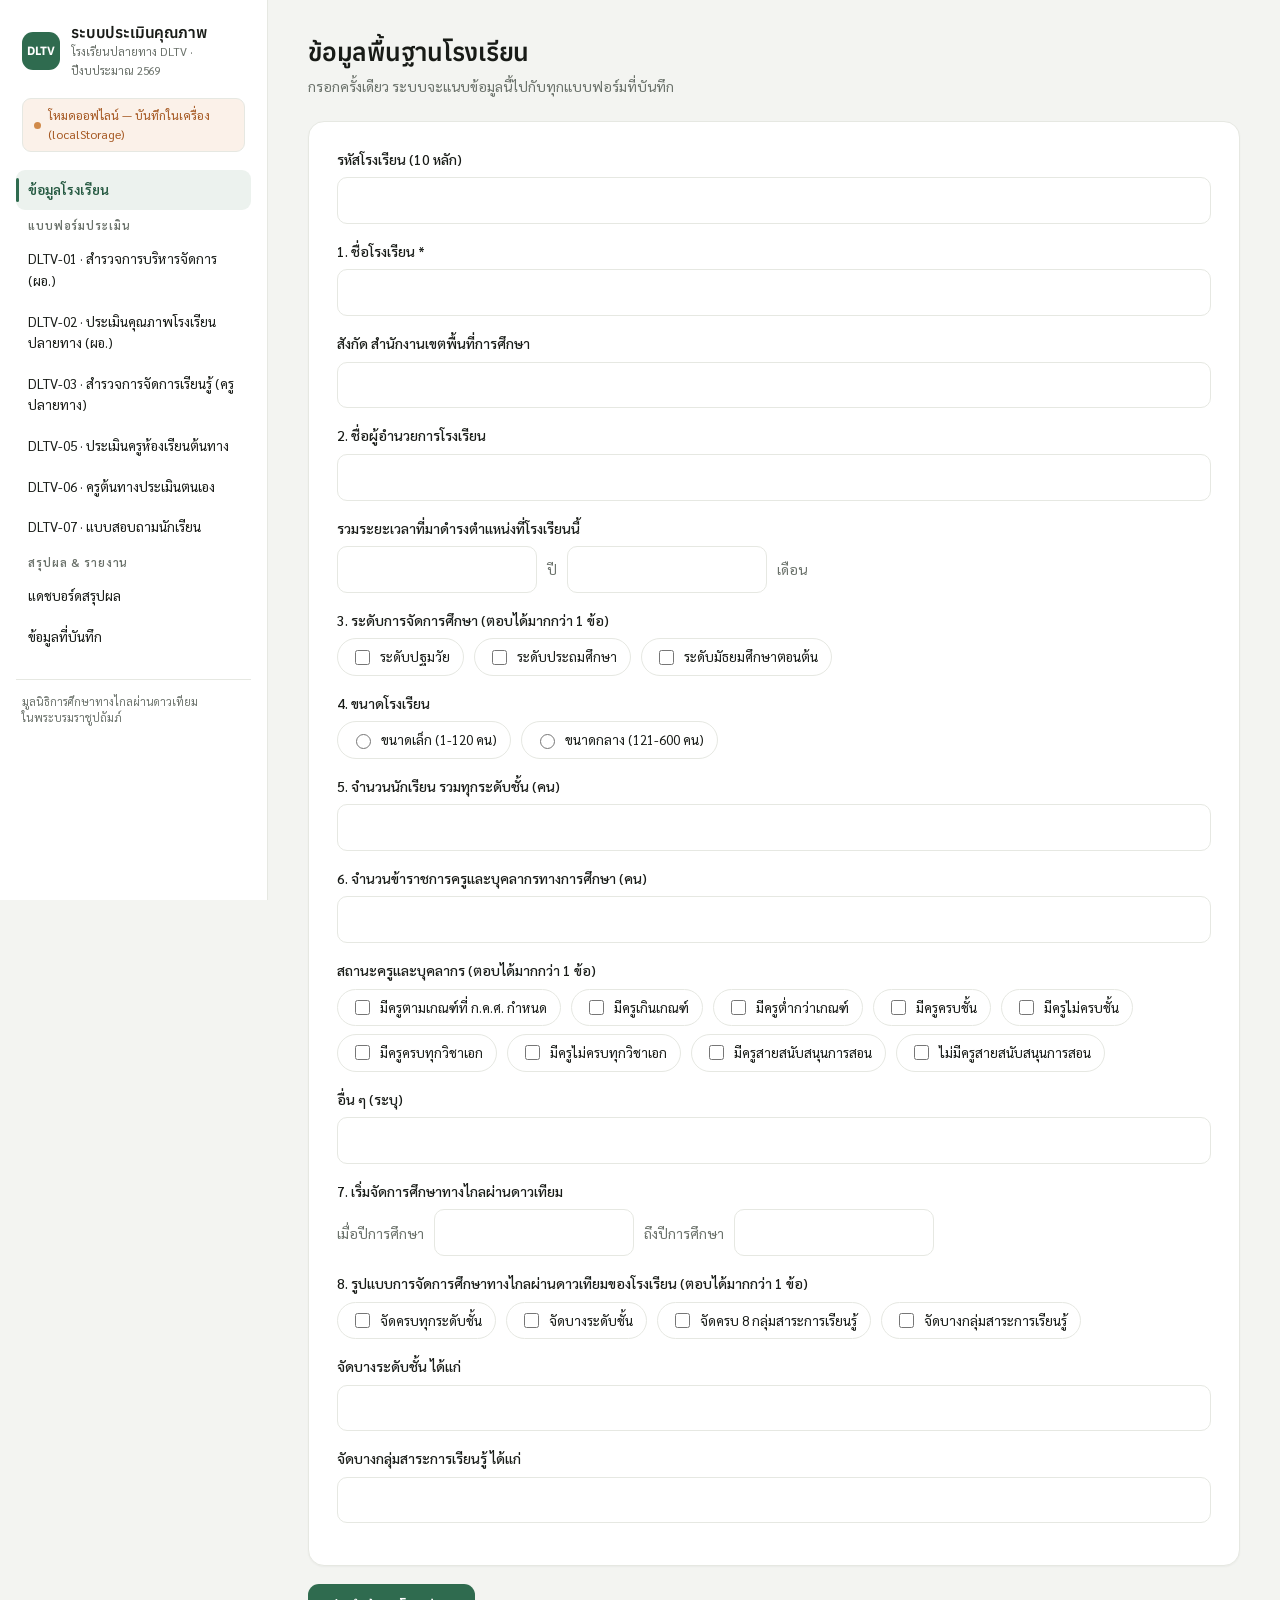
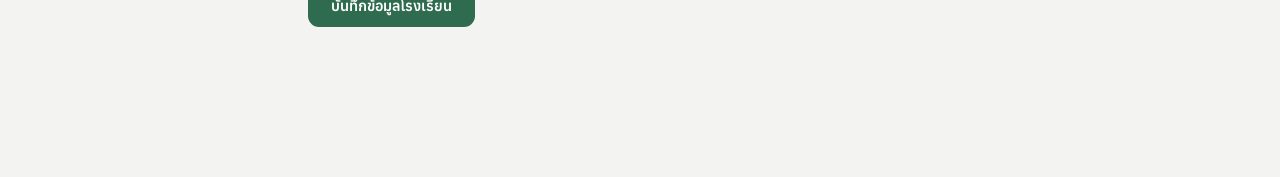
==== commit 5c5f7904: "Add files via upload" ====
--- a/DLTV-ระบบกรอกข้อมูล.html
+++ b/DLTV-ระบบกรอกข้อมูล.html
@@ -258,25 +258,89 @@
 .inline-row{display:flex;align-items:center;gap:10px;flex-wrap:wrap}
 .input--inline{width:auto;max-width:200px;flex:0 1 160px}
 .inline-affix{color:var(--muted);font-size:14px;white-space:nowrap}
-</style></head><body>
-<div class="app">
-  <aside class="sidebar">
-    <div class="brand"><div class="brand-mark">DLTV</div><div><h1>ระบบประเมินคุณภาพ</h1><p>โรงเรียนปลายทาง · ปีงบประมาณ 2569</p></div></div>
-    <div id="status" class="status">กำลังเริ่มต้น...</div>
-    <nav id="nav" class="nav"></nav>
-    <div class="sidebar-foot">มูลนิธิการศึกษาทางไกลผ่านดาวเทียม<br />ในพระบรมราชูปถัมภ์</div>
-  </aside>
-  <main class="content"><div id="view"></div></main>
-</div>
-<div id="toast" class="toast"></div>
+
+/* ============================================================
+   ส่วนเพิ่มเติม: แดชบอร์ด · สรุปผล DLTV-07 · จัดการรายการ
+   ============================================================ */
+
+/* ----- ตัวเลือก/ตัวกรอง ----- */
+.summary-picker{display:flex;flex-direction:column;gap:6px;max-width:520px;margin-bottom:20px}
+.teacher-names{display:grid;grid-template-columns:repeat(3,1fr);gap:12px;margin-bottom:18px}
+.teacher-names > div{display:flex;flex-direction:column;gap:5px}
+
+/* ----- แดชบอร์ด: การ์ดสถิติ ----- */
+.stat-grid{display:grid;grid-template-columns:repeat(3,1fr);gap:14px;margin-bottom:22px}
+.stat-card{background:var(--surface);border:1px solid var(--line);border-radius:var(--radius);padding:18px 20px;box-shadow:var(--shadow)}
+.stat-card__val{font-family:"Anuphan",sans-serif;font-size:30px;font-weight:700;color:var(--brand-600);line-height:1.1}
+.stat-card__label{font-size:13px;color:var(--ink);margin-top:4px;font-weight:600}
+.stat-card__unit{font-size:11.5px;color:var(--muted)}
+
+/* ----- แดชบอร์ด: การ์ดโรงเรียน ----- */
+.school-card{background:var(--surface);border:1px solid var(--line);border-radius:var(--radius);padding:18px 20px;margin-bottom:16px;box-shadow:var(--shadow)}
+.school-card__head{display:flex;align-items:baseline;justify-content:space-between;gap:12px;border-bottom:1px solid var(--line);padding-bottom:10px;margin-bottom:12px;flex-wrap:wrap}
+.school-card__head h3{font-size:17px}
+.school-card__meta{font-size:12px;color:var(--muted)}
+
+.dash-row{display:grid;grid-template-columns:minmax(180px,1.4fr) 92px 1fr 96px;align-items:center;gap:12px;padding:7px 0}
+.dash-row__name{font-size:13.5px;font-weight:600}
+.dash-row__count{font-weight:400;color:var(--muted);font-size:11.5px;margin-left:4px}
+.dash-row__score{font-size:13px;color:var(--ink);text-align:right;font-variant-numeric:tabular-nums}
+.dash-row__pct{font-size:13px;font-weight:700;text-align:right;font-variant-numeric:tabular-nums}
+.dash-bar{height:8px;border-radius:5px;background:var(--surface-2);overflow:hidden;border:1px solid var(--line)}
+.dash-bar i{display:block;height:100%;border-radius:5px;background:var(--brand)}
+.dash-sub{margin:2px 0 10px;padding:8px 12px;background:var(--surface-2);border-radius:var(--radius-sm)}
+.dash-sub__row{display:grid;grid-template-columns:minmax(140px,1fr) 1fr auto;align-items:center;gap:10px;font-size:12.5px;padding:3px 0;color:var(--muted)}
+.dash-sub__bar{height:6px;border-radius:4px;background:#fff;border:1px solid var(--line);overflow:hidden}
+.dash-sub__bar i{display:block;height:100%;background:var(--brand)}
+
+.lvl-good{color:var(--good)} .dash-bar i.lvl-good,.dash-sub__bar i.lvl-good{background:var(--good)}
+.lvl-ok{color:var(--ok)}     .dash-bar i.lvl-ok,.dash-sub__bar i.lvl-ok{background:var(--ok)}
+.lvl-dev{color:var(--dev)}   .dash-bar i.lvl-dev,.dash-sub__bar i.lvl-dev{background:var(--dev)}
+
+/* ----- ตารางสรุป DLTV-07 ----- */
+.summary-table .avg-cell{font-weight:700;color:var(--brand-600);font-variant-numeric:tabular-nums}
+.summary-table select.input--cell{min-width:54px;text-align:center}
+
+/* ----- ปุ่มจัดการในตารางรายการ ----- */
+.row-actions{white-space:nowrap;display:flex;gap:6px}
+.mini-btn{font:inherit;font-size:12px;padding:4px 10px;border-radius:8px;border:1px solid var(--line);background:var(--surface);color:var(--ink);cursor:pointer;transition:background .14s,border-color .14s}
+.mini-btn:hover{background:var(--surface-2);border-color:var(--brand)}
+.mini-btn--danger{color:var(--dev);border-color:#e7c9c0}
+.mini-btn--danger:hover{background:#fbeae5;border-color:var(--dev)}
+
+@media (max-width:720px){
+  .stat-grid,.teacher-names{grid-template-columns:1fr}
+  .dash-row{grid-template-columns:1fr;gap:4px}
+}
+</style>
+</head>
+<body>
+  <div class="app">
+    <aside class="sidebar">
+      <div class="brand">
+        <div class="brand-mark">DLTV</div>
+        <div>
+          <h1>ระบบประเมินคุณภาพ</h1>
+          <p>โรงเรียนปลายทาง DLTV · ปีงบประมาณ 2569</p>
+        </div>
+      </div>
+      <div id="status" class="status">กำลังเริ่มต้น...</div>
+      <nav id="nav" class="nav"></nav>
+      <div class="sidebar-foot">
+        มูลนิธิการศึกษาทางไกลผ่านดาวเทียม<br />ในพระบรมราชูปถัมภ์
+      </div>
+    </aside>
+    <main class="content"><div id="view"></div></main>
+  </div>
+  <div id="toast" class="toast"></div>
 <script type="module">
-const EMBEDDED = {"forms/index.json":{"forms":[{"id":"dltv01","code":"DLTV-01","file":"forms/dltv01.json","title":"ประเมินคุณภาพโรงเรียน (โรงเรียน)","scope":"school"},{"id":"dltv02","code":"DLTV-02","file":"forms/dltv02.json","title":"ประเมินคุณภาพ (ครูปลายทาง)","scope":"teacher"},{"id":"dltv03","code":"DLTV-03","file":"forms/dltv03.json","title":"สำรวจการจัดการเรียนรู้ (ครูปลายทาง)","scope":"teacher"},{"id":"dltv04","code":"DLTV-04","file":"forms/dltv04.json","title":"สำรวจการบริหารจัดการ (ผู้บริหาร)","scope":"school"},{"id":"dltv05","code":"DLTV-05","file":"forms/dltv05.json","title":"ประเมินครูห้องเรียนต้นทาง","scope":"teacher"},{"id":"dltv06","code":"DLTV-06","file":"forms/dltv06.json","title":"ครูต้นทางประเมินตนเอง","scope":"origin"}]},"forms/common.json":{"id":"school","title":"ข้อมูลพื้นฐานโรงเรียน (ตอนที่ 1)","description":"ตามแบบ DLTV-01 ตอนที่ 1 — กรอกครั้งเดียว ระบบจะแนบข้อมูลนี้ไปกับทุกแบบฟอร์มที่บันทึก","fields":[{"id":"school_code","label":"รหัสโรงเรียน (10 หลัก)","type":"text","maxlength":10},{"id":"school_name","label":"1. ชื่อโรงเรียน","type":"text","required":true},{"id":"area_office","label":"สังกัด สำนักงานเขตพื้นที่การศึกษา","type":"text"},{"id":"director_name","label":"2. ชื่อผู้อำนวยการโรงเรียน","type":"text"},{"id":"director_tenure","label":"รวมระยะเวลาที่มาดำรงตำแหน่งที่โรงเรียนนี้","type":"inline","parts":[{"id":"years","type":"number","suffix":"ปี"},{"id":"months","type":"number","suffix":"เดือน"}]},{"id":"education_levels","label":"3. ระดับการจัดการศึกษา (ตอบได้มากกว่า 1 ข้อ)","type":"checkbox","options":["ระดับปฐมวัย","ระดับประถมศึกษา","ระดับมัธยมศึกษาตอนต้น"]},{"id":"school_size","label":"4. ขนาดโรงเรียน","type":"radio","options":["ขนาดเล็ก (1-120 คน)","ขนาดกลาง (121-600 คน)"]},{"id":"student_total","label":"5. จำนวนนักเรียน รวมทุกระดับชั้น (คน)","type":"number"},{"id":"staff_total","label":"6. จำนวนข้าราชการครูและบุคลากรทางการศึกษา (คน)","type":"number"},{"id":"staff_status","label":"สถานะครูและบุคลากร (ตอบได้มากกว่า 1 ข้อ)","type":"checkbox","options":["มีครูตามเกณฑ์ที่ ก.ค.ศ. กำหนด","มีครูเกินเกณฑ์","มีครูต่ำกว่าเกณฑ์","มีครูครบชั้น","มีครูไม่ครบชั้น","มีครูครบทุกวิชาเอก","มีครูไม่ครบทุกวิชาเอก","มีครูสายสนับสนุนการสอน","ไม่มีครูสายสนับสนุนการสอน"]},{"id":"staff_other","label":"อื่น ๆ (ระบุ)","type":"text"},{"id":"dltv_period","label":"7. เริ่มจัดการศึกษาทางไกลผ่านดาวเทียม","type":"inline","parts":[{"id":"from","type":"text","prefix":"เมื่อปีการศึกษา"},{"id":"to","type":"text","prefix":"ถึงปีการศึกษา"}]},{"id":"dltv_format","label":"8. รูปแบบการจัดการศึกษาทางไกลผ่านดาวเทียมของโรงเรียน (ตอบได้มากกว่า 1 ข้อ)","type":"checkbox","options":["จัดครบทุกระดับชั้น","จัดบางระดับชั้น","จัดครบ 8 กลุ่มสาระการเรียนรู้","จัดบางกลุ่มสาระการเรียนรู้"]},{"id":"dltv_format_levels","label":"จัดบางระดับชั้น ได้แก่","type":"text"},{"id":"dltv_format_subjects","label":"จัดบางกลุ่มสาระการเรียนรู้ ได้แก่","type":"text"}]},"forms/dltv01.json":{"id":"dltv01","code":"DLTV-01","title":"แบบประเมินคุณภาพโรงเรียนปลายทาง สำหรับโรงเรียนปลายทาง","audience":"โรงเรียนปลายทาง ประเมินตนเอง 1 ชุดต่อโรงเรียน (รวม 99 คะแนน)","instruction":"เกณฑ์: 3 = มากกว่าร้อยละ 80 (หรือ 70), 2 = ร้อยละ 60-80 (หรือ 50-70), 1 = น้อยกว่าร้อยละ 60 (หรือ 50)","ratingLegend":"3 = ดี/มากกว่าร้อยละ 80 · 2 = พอใช้/ร้อยละ 60-80 · 1 = กำลังพัฒนา/น้อยกว่าร้อยละ 60","ratingScale":[{"value":3,"label":"3"},{"value":2,"label":"2"},{"value":1,"label":"1"}],"sections":[{"id":"readiness","title":"ตอนที่ 2: ความพร้อมด้านปัจจัยนำเข้าที่สำคัญ","layout":"readiness","fields":[{"type":"heading","label":"ด้านกายภาพ"},{"id":"r1","type":"level","label":"1. จำนวนห้องเรียนต่อชั้นเรียนและครู","options":[{"value":"มาก","desc":"มีการจัด 1 ห้องเรียน ต่อ 1 ชั้นเรียน มีครูประจำแต่ละห้อง"},{"value":"ปานกลาง","desc":"มีการจัด 1 ห้องเรียน ต่อ 2 ชั้นเรียน มีครูประจำ 1 คน"},{"value":"น้อย","desc":"มีการจัด 1 ห้องเรียน มากกว่า 2 ชั้นเรียน มีครูประจำ 1 คน"}]},{"id":"r2","type":"level","label":"2. อุปกรณ์การศึกษาทางไกลผ่านดาวเทียม (DLTV)","options":[{"value":"มาก","desc":"มีครบทุกชั้นเรียนและพร้อมใช้งานทุกชั้นเรียน"},{"value":"ปานกลาง","desc":"มีครบทุกชั้นเรียน แต่บางส่วนไม่พร้อมใช้งาน หรือไม่พร้อมใช้งานในบางชั้นเรียน"},{"value":"น้อย","desc":"มีไม่ครบทุกชั้นเรียน"}]},{"type":"heading","label":"ด้านบุคลากร"},{"id":"r3","type":"level","label":"3. ผู้บริหารสถานศึกษา","options":[{"value":"มาก","desc":"มีผู้อำนวยการสถานศึกษา"},{"value":"ปานกลาง","desc":"มีครูปฏิบัติหน้าที่รักษาการผู้อำนวยการสถานศึกษา"},{"value":"น้อย","desc":"ไม่มีผู้อำนวยการ/รักษาการผู้อำนวยการสถานศึกษา (กรณีโรงเรียนสาขา)"}]},{"id":"r4","type":"level","label":"4. จำนวนชั่วโมงเฉลี่ยการพัฒนาตนเองของครูทั้งหมดในปีการศึกษาที่ผ่านมา","options":[{"value":"มาก","desc":"มีชั่วโมงเฉลี่ยตั้งแต่ 12 ชั่วโมงขึ้นไป"},{"value":"ปานกลาง","desc":"มีชั่วโมงเฉลี่ยตั้งแต่ 6 - 11 ชั่วโมง"},{"value":"น้อย","desc":"มีชั่วโมงเฉลี่ยน้อยกว่า 6 ชั่วโมง"}]},{"id":"r5","type":"level","label":"5. จำนวนชั่วโมงเฉลี่ยการเข้าร่วมกิจกรรม PLC ของครูทั้งหมดในปีการศึกษาที่ผ่านมา","options":[{"value":"มาก","desc":"มีชั่วโมงเฉลี่ยตั้งแต่ 50 ชั่วโมงขึ้นไป"},{"value":"ปานกลาง","desc":"มีชั่วโมงเฉลี่ยตั้งแต่ 25 - 49 ชั่วโมง"},{"value":"น้อย","desc":"มีชั่วโมงเฉลี่ยน้อยกว่า 25 ชั่วโมง"}]},{"id":"r6","type":"level","label":"6. บุคลากรสนับสนุน","options":[{"value":"มาก","desc":"มีบุคลากรสนับสนุนด้านวิชาการ ธุรการ และ DLTV"},{"value":"ปานกลาง","desc":"มีบุคลากรสนับสนุนด้านวิชาการ หรือธุรการ หรือ DLTV"},{"value":"น้อย","desc":"ไม่มีบุคลากรสนับสนุน"}]},{"type":"heading","label":"ด้านผู้เรียน"},{"id":"r7","type":"level","label":"7. จำนวนผู้เรียนที่มีสุขภาวะตามเกณฑ์","options":[{"value":"มาก","desc":"มีสุขภาวะตามเกณฑ์ร้อยละ 80 ขึ้นไป"},{"value":"ปานกลาง","desc":"มีสุขภาวะตามเกณฑ์ร้อยละ 50 – 79.99"},{"value":"น้อย","desc":"มีสุขภาวะตามเกณฑ์ต่ำกว่าร้อยละ 50"}]},{"type":"heading","label":"ด้านการสนับสนุนจากภายนอก"},{"id":"r8","type":"level","label":"8. การสนับสนุนจากภายนอกเพื่อการพัฒนาคุณภาพผู้เรียน","hint":"พิจารณาจาก: บุคคล/ภูมิปัญญา/แรงงาน · ความรู้ · เทคโนโลยี/นวัตกรรม · สื่อการเรียน · วัสดุอุปกรณ์ · เครื่องแต่งกาย · ครุภัณฑ์ · สิ่งก่อสร้าง · งบประมาณ","options":[{"value":"มาก","desc":"ได้รับการสนับสนุนเพียงพอ ครอบคลุมผู้เรียนทุกชั้น และส่งผลต่อการพัฒนาคุณภาพผู้เรียน"},{"value":"ปานกลาง","desc":"ได้รับการสนับสนุนเพียงพอ ครอบคลุมผู้เรียนทุกชั้น แต่ยังไม่ส่งผลต่อการพัฒนาคุณภาพผู้เรียน"},{"value":"น้อย","desc":"ได้รับการสนับสนุนไม่เพียงพอ"}]}]},{"id":"comp1","title":"องค์ประกอบที่ 1 ด้านคุณภาพผู้เรียน","maxScore":39,"scored":true,"qualityBands":[{"level":3,"label":"ดี","min":31,"max":39},{"level":2,"label":"พอใช้","min":22,"max":30},{"level":1,"label":"กำลังพัฒนา","min":13,"max":21}],"fields":[{"type":"heading","label":"1. ผลสัมฤทธิ์ทางการเรียนตามหลักสูตร"},{"id":"c1_1_1","type":"rating","label":"1.1 ผู้เรียนมีผลสัมฤทธิ์การเรียนรู้แต่ละกลุ่มสาระการเรียนรู้ตามค่าเป้าหมายที่สถานศึกษากำหนด","evidence":["รายงานผลการเรียน ปีการศึกษา 2568","รายงานสรุปผลสัมฤทธิ์ทางการเรียนรู้รายกลุ่มสาระฯ","ระเบียนแสดงผลการเรียน (ปพ.1)","ใบรับรองผลการศึกษา (ปพ.7)","สมุดบันทึกผลการเรียนรู้ (ปพ.9)","แบบบันทึกผลการพัฒนาคุณภาพผู้เรียน (ปพ.5)","ค่าเป้าหมายผลการเรียนรู้ที่สถานศึกษากำหนด","สอบถามผู้บริหาร ครู และผู้เรียน"],"levels":{"1":"ผู้เรียนน้อยกว่าร้อยละ 50 มีผลสัมฤทธิ์ทางการเรียนแต่ละกลุ่มสาระการเรียนรู้ ตามค่าเป้าหมายที่สถานศึกษากำหนด","2":"ผู้เรียนร้อยละ 50 - 70 มีผลสัมฤทธิ์ทางการเรียนแต่ละกลุ่มสาระการเรียนรู้ ตามค่าเป้าหมายที่สถานศึกษากำหนด","3":"ผู้เรียนมากกว่าร้อยละ 70 มีผลสัมฤทธิ์ทางการเรียนแต่ละกลุ่มสาระการเรียนรู้ ตามค่าเป้าหมายที่สถานศึกษากำหนด"}},{"id":"c1_1_2","type":"rating","label":"1.2 ผู้เรียนระดับชั้น ป.3 มีผลการทดสอบ NT เฉลี่ยรวมทั้ง 2 ด้าน (ด้านภาษาไทย (การอ่าน/เขียน) และด้านคณิตศาสตร์ (การคำนวณ/โจทย์ปัญหา)) เทียบกับค่าเฉลี่ยระดับประเทศ 3 ปีการศึกษา","evidence":["รายงานผลการทดสอบ NT","สอบถามผู้บริหาร ครู ผู้เรียน และผู้ปกครอง"],"levels":{"1":"ผู้เรียนมีผลการทดสอบ NT ระดับชั้น ป.3 เฉลี่ยรวมทั้ง 2 ด้าน ต่ำกว่าค่าเฉลี่ยระดับประเทศทั้ง 1 ปีการศึกษา","2":"ผู้เรียนมีผลการทดสอบ NT ระดับชั้น ป.3 เฉลี่ยรวม 2 ด้าน สูงกว่าค่าเฉลี่ยระดับประเทศทั้ง 2 ปีการศึกษา","3":"ผู้เรียนมีผลการทดสอบ NT ระดับชั้น ป.3 เฉลี่ยรวมทั้ง 2 ด้าน สูงกว่าค่าเฉลี่ยระดับประเทศทั้ง 3 ปีการศึกษา"}},{"id":"c1_1_3","type":"rating","label":"1.3 ผู้เรียนระดับชั้น ป.6 มีผลการทดสอบ O-NET เฉลี่ยรวมทุกรายวิชาเทียบกับค่าเฉลี่ยระดับประเทศ 3 ปีการศึกษา","evidence":["รายงานผลการทดสอบ O-NET","สอบถามผู้บริหาร ครู ผู้เรียน และผู้ปกครอง"],"levels":{"1":"ผู้เรียนมีผลการทดสอบ O-NET ระดับชั้น ป.6 เฉลี่ยรวมทุกรายวิชา สูงกว่าค่าเฉลี่ยระดับประเทศทั้ง 1 ปีการศึกษา","2":"ผู้เรียนมีผลการทดสอบ O-NET ระดับชั้น ป.6 เฉลี่ยรวมทุกรายวิชา สูงกว่าค่าเฉลี่ยระดับประเทศทั้ง 2 ปีการศึกษา","3":"ผู้เรียนมีผลการทดสอบ O-NET ระดับชั้น ป.6 เฉลี่ยรวมทุกรายวิชาสูงกว่าค่าเฉลี่ยระดับประเทศทั้ง 3 ปีการศึกษา"}},{"type":"heading","label":"2. ทักษะสำคัญของผู้เรียน"},{"id":"c1_2_1","type":"rating","label":"2.1 ผู้เรียนมีความสามารถในการอ่าน และการเขียน","evidence":["สังเกตพฤติกรรมทางการเรียนที่สะท้อนความสามารถในการอ่านและการเขียน","ชิ้นงานของผู้เรียน เช่น ใบงาน/ใบกิจกรรม โครงงาน","สอบถามครู ผู้เรียน","ผลการประเมินการอ่านและการเขียน"],"levels":{"1":"ผู้เรียนน้อยกว่าร้อยละ 50 มีความสามารถในการอ่าน และการเขียน ตามค่าเป้าหมายที่สถานศึกษากำหนด","2":"ผู้เรียนร้อยละ 50 - 70 มีความสามารถในการอ่าน และการเขียน ตามค่าเป้าหมายที่สถานศึกษากำหนด","3":"ผู้เรียนมากกว่าร้อยละ 70 มีความสามารถในการอ่าน และการเขียน ตามค่าเป้าหมายที่สถานศึกษากำหนด"}},{"id":"c1_2_2","type":"rating","label":"2.2 ผู้เรียนมีความสามารถในการคิดวิเคราะห์ (ระบุใจความสำคัญของเรื่อง แจกแจง จำแนกข้อมูล และการบอกความสัมพันธ์ในบทเรียน หรือในสถานการณ์ได้)","evidence":["สังเกตพฤติกรรมจากการตอบคำถามที่ใช้ทักษะการคิดวิเคราะห์","ชิ้นงานของผู้เรียน เช่น ใบงาน/ใบกิจกรรม โครงงาน","แบบประเมินตนเอง/แบบบันทึกการเรียนรู้ที่สะท้อนการคิดวิเคราะห์","สอบถามครูและผู้เรียน","ผลการประเมินการคิดวิเคราะห์"],"levels":{"1":"ผู้เรียนน้อยกว่าร้อยละ 50 มีความสามารถในการคิดวิเคราะห์ ตามค่าเป้าหมายที่สถานศึกษากำหนด","2":"ผู้เรียนร้อยละ 50 - 70 มีความสามารถในการคิดวิเคราะห์ ตามค่าเป้าหมายที่สถานศึกษากำหนด","3":"ผู้เรียนมากกว่าร้อยละ 70 มีความสามารถในการคิดวิเคราะห์ ตามค่าเป้าหมายที่สถานศึกษากำหนด"}},{"id":"c1_2_3","type":"rating","label":"2.3 ผู้เรียนมีความสามารถในการสื่อสาร","evidence":["สังเกตพฤติกรรมที่สะท้อนความสามารถในการสื่อสาร","ชิ้นงานของผู้เรียน เช่น ใบงาน/ใบกิจกรรม โครงงาน","สอบถามครู ผู้เรียน","ผลการประเมินสมรรถนะสำคัญของผู้เรียน","แบบบันทึกผลการพัฒนาคุณภาพผู้เรียน (ปพ.5)"],"levels":{"1":"ผู้เรียนน้อยกว่าร้อยละ 50 มีความสามารถในการสื่อสาร ตามค่าเป้าหมายที่สถานศึกษากำหนด","2":"ผู้เรียนร้อยละ 50 - 70 มีความสามารถในการสื่อสาร ตามค่าเป้าหมายที่สถานศึกษากำหนด","3":"ผู้เรียนมากกว่าร้อยละ 70 มีความสามารถในการสื่อสาร ตามค่าเป้าหมายที่สถานศึกษากำหนด"}},{"id":"c1_2_4","type":"rating","label":"2.4 ผู้เรียนมีความสามารถในการคิดอย่างมีวิจารณญาณ (การใช้เหตุผล การวิเคราะห์และประเมินข้อมูลอย่างมีหลักเกณฑ์)","evidence":["สังเกตพฤติกรรมจากการตอบคำถามที่ใช้ทักษะการคิดอย่างมีวิจารณญาณ","ชิ้นงานของผู้เรียน เช่น ใบงาน/ใบกิจกรรม โครงงาน","แบบประเมินตนเอง/แบบบันทึกการเรียนรู้ที่สะท้อนการคิดอย่างมีวิจารณญาณ","สอบถามครูและผู้เรียน","ผลการประเมินสมรรถนะสำคัญของผู้เรียน","แบบบันทึกผลการพัฒนาคุณภาพผู้เรียน (ปพ.5)"],"levels":{"1":"ผู้เรียนน้อยกว่าร้อยละ 50 มีความสามารถในการคิดอย่างมีวิจารณญาณ ตามค่าเป้าหมายที่สถานศึกษากำหนด","2":"ผู้เรียนร้อยละ 50 - 70 มีความสามารถในการคิดอย่างมีวิจารณญาณ ตามค่าเป้าหมายที่สถานศึกษากำหนด","3":"ผู้เรียนมากกว่าร้อยละ 70 มีความสามารถในการคิดอย่างมีวิจารณญาณ ตามค่าเป้าหมายที่สถานศึกษากำหนด"}},{"id":"c1_2_5","type":"rating","label":"2.5 ผู้เรียนมีความสามารถในการคิดแก้ปัญหา","evidence":["สังเกตพฤติกรรมจากวิธีการคิดแก้ปัญหาของผู้เรียน","แบบประเมินตนเอง/แบบบันทึกการเรียนรู้ที่สะท้อนความสามารถในการคิดแก้ปัญหา","สอบถามครูและผู้เรียน","ผลการประเมินสมรรถนะสำคัญของผู้เรียน","แบบบันทึกผลการพัฒนาคุณภาพผู้เรียน (ปพ.5)"],"levels":{"1":"ผู้เรียนน้อยกว่าร้อยละ 50 มีความสามารถในการคิดแก้ปัญหาจากบทเรียน จากคำถามของครู หรือจากสถานการณ์ที่พบได้ ตามค่าเป้าหมายที่สถานศึกษากำหนด","2":"ผู้เรียนร้อยละ 50 - 70 มีความสามารถในการคิดแก้ปัญหาจากบทเรียน จากคำถามของครู หรือจากสถานการณ์ที่พบได้ ตามค่าเป้าหมายที่สถานศึกษากำหนด","3":"ผู้เรียนมากกว่าร้อยละ 70 มีความสามารถในการคิดแก้ปัญหาจากบทเรียน จากคำถามของครู หรือจากสถานการณ์ที่พบได้ ตามค่าเป้าหมายที่สถานศึกษากำหนด"}},{"id":"c1_2_6","type":"rating","label":"2.6 ผู้เรียนมีความสามารถในการใช้ทักษะชีวิต","evidence":["สังเกตพฤติกรรมในการแลกเปลี่ยนความคิดเห็น เข้าใจความรู้สึกของตนเองและผู้อื่น และทำงานเป็นทีม","แบบประเมินตนเอง/แบบบันทึกการเรียนรู้ที่สะท้อนความสามารถในการแสดงความคิดเห็น","สอบถามครูและผู้เรียน","ผลการประเมินสมรรถนะสำคัญของผู้เรียน","แบบบันทึกผลการพัฒนาคุณภาพผู้เรียน (ปพ.5)"],"levels":{"1":"ผู้เรียนน้อยกว่าร้อยละ 50 มีความสามารถในการใช้ทักษะชีวิต ตามค่าเป้าหมายที่สถานศึกษากำหนด","2":"ผู้เรียนร้อยละ 50 - 70 มีความสามารถในการใช้ทักษะชีวิต ตามค่าเป้าหมายที่สถานศึกษากำหนด","3":"ผู้เรียนมากกว่าร้อยละ 70 มีความสามารถในการใช้ทักษะชีวิต ตามค่าเป้าหมายที่สถานศึกษากำหนด"}},{"id":"c1_2_7","type":"rating","label":"2.7 ผู้เรียนมีความสามารถในการใช้เทคโนโลยี","evidence":["สังเกตพฤติกรรมจากการใช้แอปพลิเคชันพื้นฐาน ค้นหาข้อมูล และป้องกันตนเองจากภัยคุกคามออนไลน์","ชิ้นงาน/โครงงานของผู้เรียน","สอบถามผู้เรียนถึงวิธีการสืบค้นและแหล่งอ้างอิง","สัมภาษณ์ผู้เรียน/ผู้ปกครอง","ผลการประเมินสมรรถนะสำคัญของผู้เรียน","แบบบันทึกผลการพัฒนาคุณภาพผู้เรียน (ปพ.5)"],"levels":{"1":"ผู้เรียนน้อยกว่าร้อยละ 50 มีความสามารถในการใช้เทคโนโลยี ตามค่าเป้าหมายที่สถานศึกษากำหนด","2":"ผู้เรียนร้อยละ 50 - 70 มีความสามารถในการใช้เทคโนโลยี ตามค่าเป้าหมายที่สถานศึกษากำหนด","3":"ผู้เรียนมากกว่าร้อยละ 70 มีความสามารถในการใช้เทคโนโลยี ตามค่าเป้าหมายที่สถานศึกษากำหนด"}},{"type":"heading","label":"3. คุณลักษณะอันพึงประสงค์ของผู้เรียน DLTV"},{"id":"c1_3_1","type":"rating","label":"3.1 ผู้เรียนมีคุณลักษณะอันพึงประสงค์ตามเกณฑ์หลักสูตรแกนกลางการศึกษาขั้นพื้นฐานและตามค่าเป้าหมายที่สถานศึกษากำหนด","evidence":["รายงานความประพฤติของผู้เรียน","สังเกตพฤติกรรมผู้เรียนในและนอกห้องเรียน","สมุดบันทึกความดี/ปพ.1","สอบถามผู้บริหาร ครู ผู้เรียน และผู้ปกครอง","ผลการประเมินคุณลักษณะอันพึงประสงค์","แบบบันทึกผลการพัฒนาคุณภาพผู้เรียน (ปพ.5)"],"levels":{"1":"ผู้เรียนน้อยกว่าร้อยละ 50 มีคุณลักษณะอันพึงประสงค์ตามเกณฑ์ที่หลักสูตรแกนกลางการศึกษาขั้นพื้นฐานกำหนด และตามค่าเป้าหมายที่สถานศึกษากำหนด","2":"ผู้เรียนร้อยละ 50 - 70 มีคุณลักษณะอันพึงประสงค์ตามเกณฑ์ที่หลักสูตรแกนกลางการศึกษาขั้นพื้นฐานกำหนด และตามค่าเป้าหมายที่สถานศึกษากำหนด","3":"ผู้เรียนมากกว่าร้อยละ 70 มีคุณลักษณะอันพึงประสงค์ตามเกณฑ์ที่หลักสูตรแกนกลางการศึกษาขั้นพื้นฐานกำหนด และตามค่าเป้าหมายที่สถานศึกษากำหนด"}},{"id":"c1_3_2","type":"rating","label":"3.2 ผู้เรียนรู้หน้าที่มีความรับผิดชอบสามารถเรียนรู้ผ่าน DLTV ได้ด้วยตนเอง","evidence":["สังเกตพฤติกรรมในการเตรียมตัว (เข้าเรียนตรงตามตารางเรียน ช่วยจัดเตรียมอุปกรณ์ DLTV)","สังเกตพฤติกรรมในการเรียนรู้ (กระตือรือร้น ตอบคำถาม ทำงานตามที่ครูกำหนด)","สอบถามครูและผู้เรียน","บันทึกหลังสอน","ตารางเรียน","คู่มือการใช้อุปกรณ์ DLTV"],"levels":{"1":"ผู้เรียนน้อยกว่าร้อยละ 50 มีความรับผิดชอบสามารถเรียนรู้ผ่าน DLTV ได้ด้วยตนเอง","2":"ผู้เรียนร้อยละ 50 - 70 มีความรับผิดชอบสามารถเรียนรู้ผ่าน DLTV ได้ด้วยตนเอง","3":"ผู้เรียนมากกว่าร้อยละ 70 มีความรับผิดชอบสามารถเรียนรู้ผ่าน DLTV ได้ด้วยตนเอง"}},{"id":"c1_3_3","type":"rating","label":"3.3 ผู้เรียนสามารถใช้อุปกรณ์ DLTV ในการเรียนรู้และการดูแลรักษาอุปกรณ์ DLTV","evidence":["สังเกตพฤติกรรมจากการใช้อุปกรณ์ DLTV และการดูแลรักษาอุปกรณ์","รายงานการบำรุงรักษาอุปกรณ์ DLTV","ตารางเวรประจำวันของผู้เรียน","สอบถามครูและผู้เรียน"],"levels":{"1":"ผู้เรียนน้อยกว่าร้อยละ 50 สามารถใช้อุปกรณ์ DLTV ในการเรียนรู้และการดูแลรักษาอุปกรณ์ DLTV","2":"ผู้เรียนร้อยละ 50 - 70 สามารถใช้อุปกรณ์ DLTV ในการเรียนรู้และการดูแลรักษาอุปกรณ์ DLTV","3":"ผู้เรียนมากกว่าร้อยละ 70 สามารถใช้อุปกรณ์ DLTV ในการเรียนรู้และการดูแลรักษาอุปกรณ์ DLTV"}}]},{"id":"comp2","title":"องค์ประกอบที่ 2 ด้านการจัดการเรียนรู้","maxScore":33,"scored":true,"qualityBands":[{"level":3,"label":"ดี","min":27,"max":33},{"level":2,"label":"พอใช้","min":19,"max":26},{"level":1,"label":"กำลังพัฒนา","min":11,"max":18}],"fields":[{"type":"heading","label":"1. มีการเตรียมการที่เอื้อต่อการจัดการเรียนรู้ โดยใช้ DLTV"},{"id":"c2_1_1","type":"rating","label":"1.1 ครูศึกษาแผนการจัดการเรียนรู้ สื่อการเรียนรู้ (ใบงาน ใบความรู้ แบบฝึกหัด) และเครื่องมือวัดและประเมินผลล่วงหน้า","evidence":["บันทึกเพิ่มเติมครูปลายทางประกอบแผนการจัดการเรียนรู้ของครูต้นทาง","แผนการจัดการเรียนรู้","สื่อการเรียนรู้","เครื่องมือวัดและประเมินผล","สอบถามครูและผู้เรียน"],"levels":{"1":"ครูน้อยกว่าร้อยละ 60 มีแผนการจัดการเรียนรู้ สื่อการเรียนรู้ และเครื่องมือวัดและประเมินผล (ศึกษาล่วงหน้าและวางแผนการสอนเพิ่มเติม)","2":"ครูร้อยละ 60 - 80 มีแผนการจัดการเรียนรู้ สื่อการเรียนรู้ และเครื่องมือวัดและประเมินผล (ศึกษาล่วงหน้าและวางแผนการสอนเพิ่มเติม)","3":"ครูมากกว่าร้อยละ 80 มีแผนการจัดการเรียนรู้ สื่อการเรียนรู้ และเครื่องมือวัดและประเมินผล (ศึกษาล่วงหน้าและวางแผนการสอนเพิ่มเติม)"}},{"id":"c2_1_2","type":"rating","label":"1.2 ครูจัดเตรียมใบงาน ใบความรู้ แบบฝึกหัด สื่อการเรียนรู้ วัสดุ และอุปกรณ์ให้สอดคล้องกับบทเรียนตามแผนการจัดการเรียนรู้ล่วงหน้า ให้เพียงพอ","evidence":["ใบงาน/ใบความรู้/แบบฝึกหัด","สื่อการเรียนรู้","สอบถามครูและผู้เรียน"],"levels":{"1":"ครูน้อยกว่าร้อยละ 60 จัดเตรียมใบงาน ใบความรู้ แบบฝึกหัด สื่อการเรียนรู้ วัสดุและอุปกรณ์ให้สอดคล้องกับบทเรียนตามแผนล่วงหน้าอย่างเพียงพอ","2":"ครูร้อยละ 60 - 80 จัดเตรียมใบงาน ใบความรู้ แบบฝึกหัด สื่อการเรียนรู้ วัสดุและอุปกรณ์ให้สอดคล้องกับบทเรียนตามแผนล่วงหน้าอย่างเพียงพอ","3":"ครูมากกว่าร้อยละ 80 จัดเตรียมใบงาน ใบความรู้ แบบฝึกหัด สื่อการเรียนรู้ วัสดุและอุปกรณ์ให้สอดคล้องกับบทเรียนตามแผนล่วงหน้าอย่างเพียงพอ"}},{"id":"c2_1_3","type":"rating","label":"1.3 ครูจัดสภาพห้องเรียนให้เหมาะสมกับการเรียน การทำกิจกรรมของผู้เรียน สอดคล้องกับแผนการจัดการเรียนรู้ และจัดมุมการเรียนรู้ที่ส่งเสริมให้ผู้เรียนได้มีส่วนร่วม นำเสนอผลงาน และสามารถศึกษาเพิ่มเติม","evidence":["สำรวจสภาพห้องเรียน เช่น การจัดที่นั่งและการจัดมุมการเรียนรู้","รูปภาพบรรยากาศห้องเรียน","โครงการ/กิจกรรม","สอบถามครูและผู้เรียน"],"levels":{"1":"ครูน้อยกว่าร้อยละ 60 จัดห้องเรียนที่เหมาะสมและจัดมุมการเรียนรู้ที่ส่งเสริมให้ผู้เรียนมีส่วนร่วม นำเสนอผลงาน และศึกษาเพิ่มเติม","2":"ครูร้อยละ 60 - 80 จัดห้องเรียนที่เหมาะสมและจัดมุมการเรียนรู้ที่ส่งเสริมให้ผู้เรียนมีส่วนร่วม นำเสนอผลงาน และศึกษาเพิ่มเติม","3":"ครูมากกว่าร้อยละ 80 จัดห้องเรียนที่เหมาะสมและจัดมุมการเรียนรู้ที่ส่งเสริมให้ผู้เรียนมีส่วนร่วม นำเสนอผลงาน และศึกษาเพิ่มเติม"}},{"type":"heading","label":"2. มีการจัดการเรียนรู้โดยใช้ DLTV ร่วมกับครูต้นทาง"},{"id":"c2_2_1","type":"rating","label":"2.1 ครูจัดการเรียนรู้ที่เน้นให้ผู้เรียนมีส่วนร่วมในการเรียนรู้และทำกิจกรรมพร้อมกับห้องเรียนต้นทาง","evidence":["สังเกตพฤติกรรมการจัดการเรียนรู้ของครูปลายทาง (กำกับ/กระตุ้นให้ผู้เรียนมีส่วนร่วม)","สังเกตพฤติกรรมการเรียนรู้ของผู้เรียน","ผลงาน/ชิ้นงานที่สะท้อนกระบวนการคิดและปฏิบัติจริง","สอบถามครูและผู้เรียน"],"levels":{"1":"ครูน้อยกว่าร้อยละ 60 จัดการเรียนรู้ที่เน้นให้ผู้เรียนมีส่วนร่วมและทำกิจกรรมพร้อมกับห้องเรียนต้นทาง","2":"ครูร้อยละ 60 - 80 จัดการเรียนรู้ที่เน้นให้ผู้เรียนมีส่วนร่วมและทำกิจกรรมพร้อมกับห้องเรียนต้นทาง","3":"ครูมากกว่าร้อยละ 80 จัดการเรียนรู้ที่เน้นให้ผู้เรียนมีส่วนร่วมและทำกิจกรรมพร้อมกับห้องเรียนต้นทาง"}},{"id":"c2_2_2","type":"rating","label":"2.2 ครูกำกับ ดูแล กระตุ้น ให้คำแนะนำ ช่วยเหลือ และอำนวยความสะดวกในการเรียนรู้ของผู้เรียน","evidence":["สังเกตพฤติกรรมครูปลายทางในการช่วยเหลือ แก้ปัญหา และอำนวยความสะดวก","สังเกตพฤติกรรมของผู้เรียน","บันทึกหลังสอน","ตัวอย่างรูปภาพการจัดการเรียนรู้ในชั้นเรียน","บันทึกผลการสังเกตพฤติกรรมของผู้เรียน","สอบถามครูและผู้เรียน"],"levels":{"1":"ครูน้อยกว่าร้อยละ 60 กำกับ ดูแล กระตุ้น ให้คำแนะนำ ช่วยเหลือ และอำนวยความสะดวกในการเรียนรู้ให้แก่ผู้เรียน","2":"ครูร้อยละ 60 - 80 กำกับ ดูแล กระตุ้น ให้คำแนะนำ ช่วยเหลือ และอำนวยความสะดวกในการเรียนรู้ให้แก่ผู้เรียน","3":"ครูมากกว่าร้อยละ 80 กำกับ ดูแล กระตุ้น ให้คำแนะนำ ช่วยเหลือ และอำนวยความสะดวกในการเรียนรู้ให้แก่ผู้เรียน"}},{"id":"c2_2_3","type":"rating","label":"2.3 ครูวัดและประเมินผลตามสภาพจริง และให้ข้อมูลย้อนกลับแก่ผู้เรียนในรูปแบบต่างๆ","evidence":["เครื่องมือวัดและประเมินผลของโรงเรียนต้นทางที่ครูเลือกใช้","เครื่องมือวัดและประเมินผลที่ครูทำเพิ่มเติม","สังเกตการให้ข้อมูลย้อนกลับของครูปลายทาง","ร่องรอยการให้ข้อมูลย้อนกลับในใบงาน/ชิ้นงานของผู้เรียน","บันทึกหลังสอน","สอบถามครูและผู้เรียน"],"levels":{"1":"ครูน้อยกว่าร้อยละ 60 สามารถวัดและประเมินผลตามสภาพจริง และให้ข้อมูลย้อนกลับแก่ผู้เรียนในรูปแบบต่างๆ","2":"ครูร้อยละ 60 - 80 สามารถวัดและประเมินผลตามสภาพจริง และให้ข้อมูลย้อนกลับแก่ผู้เรียนในรูปแบบต่างๆ","3":"ครูมากกว่าร้อยละ 80 สามารถวัดและประเมินผลตามสภาพจริง และให้ข้อมูลย้อนกลับแก่ผู้เรียนในรูปแบบต่างๆ"}},{"id":"c2_2_4","type":"rating","label":"2.4 ครูร่วมกับผู้เรียนสรุปสาระสำคัญจากการเรียนรู้กับครูต้นทางและทบทวนกิจกรรมหรืองานที่มอบหมายให้ผู้เรียน","evidence":["ชิ้นงานของผู้เรียน","สมุดจดงานของผู้เรียน","สังเกตพฤติกรรมครูปลายทางในการสรุปและทบทวน","บันทึกหลังสอน","แฟ้มสะสมผลงานของผู้เรียน","สอบถามครูและผู้เรียน"],"levels":{"1":"ครูน้อยกว่าร้อยละ 60 ร่วมกับผู้เรียนสรุปสาระสำคัญและทบทวนกิจกรรมหรืองานที่มอบหมายให้ผู้เรียน","2":"ครูร้อยละ 60 - 80 ร่วมกับผู้เรียนสรุปสาระสำคัญและทบทวนกิจกรรมหรืองานที่มอบหมายให้ผู้เรียน","3":"ครูมากกว่าร้อยละ 80 ร่วมกับผู้เรียนสรุปสาระสำคัญและทบทวนกิจกรรมหรืองานที่มอบหมายให้ผู้เรียน"}},{"id":"c2_2_5","type":"rating","label":"2.5 ครูบันทึกหลังการสอนเพื่อนำข้อมูลไปปรับปรุงการจัดกิจกรรมการเรียนรู้ และนำผลการวิเคราะห์ผู้เรียนเป็นรายบุคคลไปใช้ในการพัฒนาผู้เรียน","evidence":["บันทึกหลังสอนที่สะท้อนการย้อนคิดไตร่ตรอง (reflection)","บันทึกการปรับปรุงกิจกรรมการจัดการเรียนรู้","สอบถามครูและผู้เรียน"],"levels":{"1":"ครูน้อยกว่าร้อยละ 60 บันทึกหลังสอนและนำผลการวิเคราะห์ผู้เรียนเป็นรายบุคคลไปใช้พัฒนาผู้เรียน","2":"ครูร้อยละ 60 - 80 บันทึกหลังสอนและนำผลการวิเคราะห์ผู้เรียนเป็นรายบุคคลไปใช้พัฒนาผู้เรียน","3":"ครูมากกว่าร้อยละ 80 บันทึกหลังสอนและนำผลการวิเคราะห์ผู้เรียนเป็นรายบุคคลไปใช้พัฒนาผู้เรียน"}},{"type":"heading","label":"3. ดูแลช่วยเหลือผู้เรียนเพิ่มเติมนอกเหนือจากตารางเรียนปกติ"},{"id":"c2_3_1","type":"rating","label":"ครูจัดการสอนซ่อมเสริม นอกตารางออกอากาศ","evidence":["แบบฝึกหัด/ใบงาน/ใบความรู้","บันทึกการสอนซ่อมเสริม","บันทึกหลังสอน","สอบถามครูและผู้เรียน"],"levels":{"1":"ครูน้อยกว่าร้อยละ 60 จัดการสอนซ่อมเสริม นอกตารางออกอากาศ","2":"ครูร้อยละ 60 - 80 จัดการสอนซ่อมเสริม นอกตารางออกอากาศ","3":"ครูมากกว่าร้อยละ 80 จัดการสอนซ่อมเสริม นอกตารางออกอากาศ"}},{"type":"heading","label":"4. ครูได้รับการพัฒนาและส่งผลต่อการจัดการเรียนรู้ โดยใช้ DLTV"},{"id":"c2_4_1","type":"rating","label":"4.1 ครูนำความรู้ที่ได้รับจากการร่วมกระบวนการ PLC และการพัฒนาตนเองรูปแบบอื่น ๆ มาปรับใช้ในการจัดการเรียนรู้ โดยใช้ DLTV ให้เหมาะสมกับผู้เรียน","evidence":["บันทึกการประชุมชุมชนการเรียนรู้วิชาชีพ (PLC)","รายงานการพัฒนาตนเอง","รายงานการนำผลจากการพัฒนาตนเองไปปรับปรุงการสอนโดยใช้ DLTV","วิจัยในชั้นเรียน","สอบถามครูและผู้บริหาร"],"levels":{"1":"ครูน้อยกว่าร้อยละ 60 นำความรู้จากการร่วมกระบวนการ PLC และการพัฒนาตนเองรูปแบบอื่น ๆ มาปรับใช้ในการจัดการเรียนรู้โดยใช้ DLTV","2":"ครูร้อยละ 60 - 80 นำความรู้จากการร่วมกระบวนการ PLC และการพัฒนาตนเองรูปแบบอื่น ๆ มาปรับใช้ในการจัดการเรียนรู้โดยใช้ DLTV","3":"ครูมากกว่าร้อยละ 80 นำความรู้จากการร่วมกระบวนการ PLC และการพัฒนาตนเองรูปแบบอื่น ๆ มาปรับใช้ในการจัดการเรียนรู้โดยใช้ DLTV"}},{"id":"c2_4_2","type":"rating","label":"4.2 ครูนำความรู้ที่ได้จากการนิเทศมาประยุกต์ใช้ในการจัดการเรียนรู้ โดยใช้ DLTV ส่งผลต่อการพัฒนาคุณภาพผู้เรียน","evidence":["ตารางการนิเทศ","รายงานการนิเทศ","หลักฐานเชิงประจักษ์การนำผลนิเทศมาปรับปรุงการจัดการเรียนรู้โดยใช้ DLTV","สอบถามผู้บริหาร ศึกษานิเทศก์ และครู"],"levels":{"1":"ครูน้อยกว่าร้อยละ 60 นำความรู้จากการนิเทศมาประยุกต์ในการจัดการเรียนรู้โดยใช้ DLTV ส่งผลต่อการพัฒนาผู้เรียน","2":"ครูร้อยละ 60 - 80 นำความรู้จากการนิเทศมาประยุกต์ในการจัดการเรียนรู้โดยใช้ DLTV ส่งผลต่อการพัฒนาผู้เรียน","3":"ครูมากกว่าร้อยละ 80 นำความรู้จากการนิเทศมาประยุกต์ในการจัดการเรียนรู้โดยใช้ DLTV ส่งผลต่อการพัฒนาผู้เรียน"}}]},{"id":"comp3","title":"องค์ประกอบที่ 3 ด้านการบริหารจัดการ","maxScore":27,"scored":true,"qualityBands":[{"level":3,"label":"ดี","min":21,"max":27},{"level":2,"label":"พอใช้","min":15,"max":20},{"level":1,"label":"กำลังพัฒนา","min":9,"max":14}],"fields":[{"type":"heading","label":"1. มีนโยบาย แผน และแนวปฏิบัติสำหรับการจัดการเรียนรู้ โดยใช้ DLTV"},{"id":"c3_1_1","type":"rating","label":"1.1 จัดทำแผนพัฒนาคุณภาพการศึกษา และแผนปฏิบัติการประจำปีที่สอดคล้องกับการจัดการเรียนรู้โดยใช้ DLTV อย่างเป็นระบบ ที่ชัดเจน ครอบคลุมทุกกลุ่มสาระฯ","evidence":["แผนพัฒนาคุณภาพการศึกษา และแผนปฏิบัติการประจำปี","บันทึกการประชุมที่เกี่ยวข้อง","รายงานผลโครงการหรือกิจกรรมการจัดการเรียนรู้โดยใช้ DLTV","สอบถามผู้บริหาร ครู บุคลากร"],"levels":{"1":"มีแผน ฯ ที่สอดคล้องกับการจัดการเรียนรู้โดยใช้ DLTV อย่างเป็นระบบ ครอบคลุม 1 – 3 กลุ่มสาระฯ","2":"มีแผน ฯ ที่สอดคล้องกับการจัดการเรียนรู้โดยใช้ DLTV อย่างเป็นระบบ ครอบคลุม 4 – 6 กลุ่มสาระฯ","3":"มีแผนพัฒนาคุณภาพการศึกษาและแผนปฏิบัติการประจำปีที่สอดคล้องกับการจัดการเรียนรู้โดยใช้ DLTV อย่างเป็นระบบ ครอบคลุมทุกกลุ่มสาระฯ"}},{"id":"c3_1_2","type":"rating","label":"1.2 บริหารจัดการและแก้ปัญหาให้ผู้เรียนทุกระดับชั้นสามารถเรียนพร้อมกับโรงเรียนต้นทาง ในกรณีที่ครูไม่ครบชั้น หรือไม่มีครูประจำชั้น หรืออุปกรณ์ไม่พร้อมใช้งาน","evidence":["คำสั่งแต่งตั้ง/มอบหมายครูให้จัดการเรียนรู้โดยใช้ DLTV","บันทึกการประชุม","สอบถามผู้บริหาร ครู"],"levels":{"1":"ครูน้อยกว่าร้อยละ 60 สามารถแก้ปัญหาให้ผู้เรียนได้เรียนพร้อมกับโรงเรียนต้นทาง ในกรณีครูไม่ครบชั้นหรือไม่มีครูประจำชั้น หรืออุปกรณ์ไม่พร้อมใช้งาน","2":"ครูร้อยละ 60 - 80 สามารถแก้ปัญหาให้ผู้เรียนได้เรียนพร้อมกับโรงเรียนต้นทาง ในกรณีครูไม่ครบชั้นหรือไม่มีครูประจำชั้น หรืออุปกรณ์ไม่พร้อมใช้งาน","3":"ครูมากกว่าร้อยละ 80 สามารถแก้ปัญหาให้ผู้เรียนได้เรียนพร้อมกับโรงเรียนต้นทาง ในกรณีครูไม่ครบชั้นหรือไม่มีครูประจำชั้น หรืออุปกรณ์ไม่พร้อมใช้งาน"}},{"id":"c3_1_3","type":"rating","label":"1.3 สร้างการรับรู้และการมีส่วนร่วมให้ครูตระหนักถึงความสำคัญและเข้าใจบทบาทหน้าที่ในการจัดการเรียนรู้ โดยใช้ DLTV","evidence":["คู่มือการบริหารวิชาการในการจัดการเรียนรู้โดยใช้ DLTV","คำสั่งแต่งตั้ง/มอบหมายครู","บันทึกการประชุม","รายงานผลโครงการหรือกิจกรรม","สอบถามผู้บริหาร ครู"],"levels":{"1":"ครูน้อยกว่าร้อยละ 60 รับรู้ มีส่วนร่วม ตระหนักถึงความสำคัญ เข้าใจบทบาทหน้าที่ในการจัดการเรียนรู้โดยใช้ DLTV และนำไปปฏิบัติจริง","2":"ครูร้อยละ 60 - 80 รับรู้ มีส่วนร่วม ตระหนักถึงความสำคัญ เข้าใจบทบาทหน้าที่ในการจัดการเรียนรู้โดยใช้ DLTV และนำไปปฏิบัติจริง","3":"ครูมากกว่าร้อยละ 80 รับรู้ มีส่วนร่วม ตระหนักถึงความสำคัญ เข้าใจบทบาทหน้าที่ในการจัดการเรียนรู้โดยใช้ DLTV และนำไปปฏิบัติจริง"}},{"type":"heading","label":"2. จัดสภาพแวดล้อมที่เอื้อต่อการจัดการเรียนรู้"},{"id":"c3_2_1","type":"rating","label":"2.1 สนับสนุนห้องเรียนให้มีอุปกรณ์ที่เอื้อต่อการจัดการเรียนรู้ โดยใช้ DLTV","evidence":["สำรวจสภาพห้องเรียนและอุปกรณ์","รายการอุปกรณ์ DLTV","สอบถามผู้บริหาร ครู บุคลากร ผู้เรียน"],"levels":{"1":"ห้องเรียนน้อยกว่าร้อยละ 60 มีอุปกรณ์ที่เอื้อต่อการจัดการเรียนรู้โดยใช้ DLTV และพร้อมใช้งาน","2":"ห้องเรียนร้อยละ 60 - 80 มีอุปกรณ์ที่เอื้อต่อการจัดการเรียนรู้โดยใช้ DLTV และพร้อมใช้งาน","3":"ห้องเรียนมากกว่าร้อยละ 80 มีอุปกรณ์ที่เอื้อต่อการจัดการเรียนรู้โดยใช้ DLTV และพร้อมใช้งาน"}},{"id":"c3_2_2","type":"rating","label":"2.2 ติดตั้งโทรทัศน์ตามเกณฑ์มาตรฐาน ให้ผู้เรียนเห็นภาพและได้ยินเสียงชัดเจน จากการเรียนรู้ โดยใช้ DLTV และเหมาะกับสภาพแวดล้อม","evidence":["สำรวจสภาพห้องเรียน ภาพและเสียงจากโทรทัศน์","สอบถามผู้บริหาร ครู ผู้เรียน บุคลากร"],"levels":{"1":"ห้องเรียนน้อยกว่าร้อยละ 60 ติดตั้งโทรทัศน์ตามเกณฑ์มาตรฐานให้ผู้เรียนเห็นภาพชัดเจน จากการเรียนรู้โดยใช้ DLTV","2":"ห้องเรียนร้อยละ 60 - 80 ติดตั้งโทรทัศน์ตามเกณฑ์มาตรฐานให้ผู้เรียนเห็นภาพชัดเจน จากการเรียนรู้โดยใช้ DLTV","3":"ห้องเรียนมากกว่าร้อยละ 80 ติดตั้งโทรทัศน์ตามเกณฑ์มาตรฐานให้ผู้เรียนเห็นภาพชัดเจน จากการเรียนรู้โดยใช้ DLTV"}},{"id":"c3_2_3","type":"rating","label":"2.3 ตรวจสอบและซ่อมบำรุงรักษาอุปกรณ์สำหรับใช้จัดการเรียนรู้ DLTV ให้อยู่ในสภาพพร้อมใช้งาน","evidence":["คำสั่งแต่งตั้งผู้รับผิดชอบดูแลระบบและอุปกรณ์ DLTV","รายงานปัญหาและผลการบำรุงรักษาอุปกรณ์","สอบถามผู้บริหาร ครู บุคลากร"],"levels":{"1":"จำนวนห้องเรียนน้อยกว่าร้อยละ 60 มีการตรวจสอบและซ่อมบำรุงรักษาอุปกรณ์สำหรับใช้จัดการเรียนรู้โดยใช้ DLTV ให้อยู่ในสภาพพร้อมใช้งาน","2":"จำนวนห้องเรียนร้อยละ 60 - 80 มีการตรวจสอบและซ่อมบำรุงรักษาอุปกรณ์สำหรับใช้จัดการเรียนรู้โดยใช้ DLTV ให้อยู่ในสภาพพร้อมใช้งาน","3":"จำนวนห้องเรียนมากกว่าร้อยละ 80 มีการตรวจสอบและซ่อมบำรุงรักษาอุปกรณ์สำหรับใช้จัดการเรียนรู้โดยใช้ DLTV ให้อยู่ในสภาพพร้อมใช้งาน"}},{"id":"c3_2_4","type":"rating","label":"2.4 จัดหาคู่มือครู - แผนการจัดการเรียนรู้ ชุดกิจกรรมการเรียนรู้ และสื่อการเรียนรู้ ให้เพียงพอกับชั้นเรียนและผู้เรียน รวมทั้งส่งเสริมให้ครูผลิตหรือจัดหาสื่อฯ อื่น ๆ","evidence":["คู่มือครู - แผนการจัดการเรียนรู้ ชุดกิจกรรมและสื่อของมูลนิธิฯ","สอบถามผู้บริหาร ครู ผู้เรียน"],"levels":{"1":"จำนวนห้องเรียนน้อยกว่าร้อยละ 60 มีคู่มือครู แผนการจัดการเรียนรู้ ชุดกิจกรรม และสื่อการเรียนรู้เพียงพอกับชั้นเรียนและผู้เรียน รวมทั้งสื่อฯ ที่ครูผลิตหรือจัดหา","2":"จำนวนห้องเรียนร้อยละ 60 - 80 มีคู่มือครู แผนการจัดการเรียนรู้ ชุดกิจกรรม และสื่อการเรียนรู้เพียงพอกับชั้นเรียนและผู้เรียน รวมทั้งสื่อฯ ที่ครูผลิตหรือจัดหา","3":"จำนวนห้องเรียนมากกว่าร้อยละ 80 มีคู่มือครู แผนการจัดการเรียนรู้ ชุดกิจกรรม และสื่อการเรียนรู้เพียงพอกับชั้นเรียนและผู้เรียน รวมทั้งสื่อฯ ที่ครูผลิตหรือจัดหา"}},{"id":"c3_2_5","type":"rating","label":"2.5 นิเทศการจัดการเรียนการสอนโดยใช้ DLTV อย่างเป็นระบบ","evidence":["แผนการนิเทศภายในสถานศึกษา","ปฏิทิน/ตารางการนิเทศภายใน","บันทึกการนิเทศภายใน","รายงานผลการนิเทศ","สอบถามผู้บริหาร ครู ศึกษานิเทศก์ ผู้เรียน"],"levels":{"1":"ครูน้อยกว่าร้อยละ 60 ได้รับการนิเทศการจัดการเรียนรู้โดยใช้ DLTV ตามปฏิทิน/ตารางการนิเทศภายใน","2":"ครูร้อยละ 60 - 80 ได้รับการนิเทศการจัดการเรียนรู้โดยใช้ DLTV ตามปฏิทิน/ตารางการนิเทศภายใน","3":"ครูมากกว่าร้อยละ 80 ได้รับการนิเทศการจัดการเรียนรู้โดยใช้ DLTV ตามปฏิทิน/ตารางการนิเทศภายใน"}},{"id":"c3_2_6","type":"rating","label":"2.6 ส่งเสริมให้มีกิจกรรมชุมชนแห่งการเรียนรู้ทางวิชาชีพ (PLC) และการพัฒนาตนเองด้วยรูปแบบอื่น ๆ นำไปสู่การแก้ปัญหาและพัฒนาการจัดการเรียนรู้โดยใช้ DLTV","evidence":["บันทึกกิจกรรม PLC","รายงานการพัฒนาตนเอง (ID Plan)","ตาราง PLC และรายงานผล PLC","รายงานผลการแก้ปัญหาการจัดการเรียนรู้โดยใช้ DLTV จาก PLC","วิจัยในชั้นเรียน","สอบถามผู้บริหาร ครู บุคลากร ผู้เรียน"],"levels":{"1":"ครูน้อยกว่าร้อยละ 60 เข้าร่วมกิจกรรม PLC และการพัฒนาตนเองด้วยรูปแบบอื่น ๆ นำไปสู่การแก้ปัญหาและพัฒนาการจัดการเรียนรู้โดยใช้ DLTV","2":"ครูร้อยละ 60 - 80 เข้าร่วมกิจกรรม PLC และการพัฒนาตนเองด้วยรูปแบบอื่น ๆ นำไปสู่การแก้ปัญหาและพัฒนาการจัดการเรียนรู้โดยใช้ DLTV","3":"ครูมากกว่าร้อยละ 80 เข้าร่วมกิจกรรม PLC และการพัฒนาตนเองด้วยรูปแบบอื่น ๆ นำไปสู่การแก้ปัญหาและพัฒนาการจัดการเรียนรู้โดยใช้ DLTV"}}]}]},"forms/dltv02.json":{"id":"dltv02","code":"DLTV-02","title":"แบบประเมินคุณภาพโรงเรียนปลายทาง สำหรับครูโรงเรียนปลายทาง (ประเมินตนเอง)","audience":"ครูโรงเรียนปลายทาง ประเมินตนเองเป็นรายบุคคล","instruction":"เกณฑ์: 3 = ทำสม่ำเสมอ / ผู้เรียนมากกว่าร้อยละ 70, 2 = ทำบางครั้ง / ร้อยละ 50-70, 1 = ไม่ทำ / น้อยกว่าร้อยละ 50","ratingLegend":"3 = สม่ำเสมอ/มากกว่าร้อยละ 70 · 2 = บางครั้ง/ร้อยละ 50-70 · 1 = ไม่ทำ/น้อยกว่าร้อยละ 50","ratingScale":[{"value":3,"label":"3"},{"value":2,"label":"2"},{"value":1,"label":"1"}],"sections":[{"id":"respondent","title":"ผู้ประเมิน","fields":[{"id":"teacher_name","label":"ชื่อ-สกุล ครูผู้ประเมินตนเอง","type":"text","required":true}]},{"id":"comp1","title":"องค์ประกอบที่ 1 ด้านคุณภาพผู้เรียน","maxScore":39,"scored":true,"qualityBands":[{"level":3,"label":"ดี","min":31,"max":39},{"level":2,"label":"พอใช้","min":22,"max":30},{"level":1,"label":"กำลังพัฒนา","min":13,"max":21}],"fields":[{"type":"heading","label":"1. ผลสัมฤทธิ์ทางการเรียนตามหลักสูตร"},{"id":"c1_1_1","type":"rating","label":"1.1 ผู้เรียนมีผลสัมฤทธิ์การเรียนรู้แต่ละกลุ่มสาระการเรียนรู้ตามค่าเป้าหมายที่สถานศึกษากำหนด","evidence":["รายงานผลการเรียน ปีการศึกษา 2568","รายงานสรุปผลสัมฤทธิ์ทางการเรียนรู้รายกลุ่มสาระฯ","ระเบียนแสดงผลการเรียน (ปพ.1)","ใบรับรองผลการศึกษา (ปพ.7)","สมุดบันทึกผลการเรียนรู้ (ปพ.9)","แบบบันทึกผลการพัฒนาคุณภาพผู้เรียน (ปพ.5)","ค่าเป้าหมายผลการเรียนรู้ที่สถานศึกษากำหนด","สอบถามผู้บริหาร ครู และผู้เรียน"],"levels":{"1":"ผู้เรียนน้อยกว่าร้อยละ 50 มีผลสัมฤทธิ์ทางการเรียนแต่ละกลุ่มสาระการเรียนรู้ ตามค่าเป้าหมายที่สถานศึกษากำหนด","2":"ผู้เรียนร้อยละ 50 - 70 มีผลสัมฤทธิ์ทางการเรียนแต่ละกลุ่มสาระการเรียนรู้ ตามค่าเป้าหมายที่สถานศึกษากำหนด","3":"ผู้เรียนมากกว่าร้อยละ 70 มีผลสัมฤทธิ์ทางการเรียนแต่ละกลุ่มสาระการเรียนรู้ ตามค่าเป้าหมายที่สถานศึกษากำหนด"}},{"id":"c1_1_2","type":"rating","label":"1.2 ผู้เรียนระดับชั้น ป.3 มีผลการทดสอบ NT เฉลี่ยรวมทั้ง 2 ด้าน (ด้านภาษาไทย (การอ่าน/เขียน) และด้านคณิตศาสตร์ (การคำนวณ/โจทย์ปัญหา)) เทียบกับค่าเฉลี่ยระดับประเทศ 3 ปีการศึกษา","evidence":["รายงานผลการทดสอบ NT","สอบถามผู้บริหาร ครู ผู้เรียน และผู้ปกครอง"],"levels":{"1":"ผู้เรียนมีผลการทดสอบ NT ระดับชั้น ป.3 เฉลี่ยรวมทั้ง 2 ด้าน ต่ำกว่าค่าเฉลี่ยระดับประเทศทั้ง 1 ปีการศึกษา","2":"ผู้เรียนมีผลการทดสอบ NT ระดับชั้น ป.3 เฉลี่ยรวม 2 ด้าน สูงกว่าค่าเฉลี่ยระดับประเทศทั้ง 2 ปีการศึกษา","3":"ผู้เรียนมีผลการทดสอบ NT ระดับชั้น ป.3 เฉลี่ยรวมทั้ง 2 ด้าน สูงกว่าค่าเฉลี่ยระดับประเทศทั้ง 3 ปีการศึกษา"}},{"id":"c1_1_3","type":"rating","label":"1.3 ผู้เรียนระดับชั้น ป.6 มีผลการทดสอบ O-NET เฉลี่ยรวมทุกรายวิชาเทียบกับค่าเฉลี่ยระดับประเทศ 3 ปีการศึกษา","evidence":["รายงานผลการทดสอบ O-NET","สอบถามผู้บริหาร ครู ผู้เรียน และผู้ปกครอง"],"levels":{"1":"ผู้เรียนมีผลการทดสอบ O-NET ระดับชั้น ป.6 เฉลี่ยรวมทุกรายวิชา สูงกว่าค่าเฉลี่ยระดับประเทศทั้ง 1 ปีการศึกษา","2":"ผู้เรียนมีผลการทดสอบ O-NET ระดับชั้น ป.6 เฉลี่ยรวมทุกรายวิชา สูงกว่าค่าเฉลี่ยระดับประเทศทั้ง 2 ปีการศึกษา","3":"ผู้เรียนมีผลการทดสอบ O-NET ระดับชั้น ป.6 เฉลี่ยรวมทุกรายวิชาสูงกว่าค่าเฉลี่ยระดับประเทศทั้ง 3 ปีการศึกษา"}},{"type":"heading","label":"2. ทักษะสำคัญของผู้เรียน"},{"id":"c1_2_1","type":"rating","label":"2.1 ผู้เรียนมีความสามารถในการอ่าน และการเขียน","evidence":["สังเกตพฤติกรรมทางการเรียนที่สะท้อนความสามารถในการอ่านและการเขียน","ชิ้นงานของผู้เรียน เช่น ใบงาน/ใบกิจกรรม โครงงาน","สอบถามครู ผู้เรียน","ผลการประเมินการอ่านและการเขียน"],"levels":{"1":"ผู้เรียนน้อยกว่าร้อยละ 50 มีความสามารถในการอ่าน และการเขียน ตามค่าเป้าหมายที่สถานศึกษากำหนด","2":"ผู้เรียนร้อยละ 50 - 70 มีความสามารถในการอ่าน และการเขียน ตามค่าเป้าหมายที่สถานศึกษากำหนด","3":"ผู้เรียนมากกว่าร้อยละ 70 มีความสามารถในการอ่าน และการเขียน ตามค่าเป้าหมายที่สถานศึกษากำหนด"}},{"id":"c1_2_2","type":"rating","label":"2.2 ผู้เรียนมีความสามารถในการคิดวิเคราะห์ (ระบุใจความสำคัญของเรื่อง แจกแจง จำแนกข้อมูล และการบอกความสัมพันธ์ในบทเรียน หรือในสถานการณ์ได้)","evidence":["สังเกตพฤติกรรมจากการตอบคำถามที่ใช้ทักษะการคิดวิเคราะห์","ชิ้นงานของผู้เรียน เช่น ใบงาน/ใบกิจกรรม โครงงาน","แบบประเมินตนเอง/แบบบันทึกการเรียนรู้ที่สะท้อนการคิดวิเคราะห์","สอบถามครูและผู้เรียน","ผลการประเมินการคิดวิเคราะห์"],"levels":{"1":"ผู้เรียนน้อยกว่าร้อยละ 50 มีความสามารถในการคิดวิเคราะห์ ตามค่าเป้าหมายที่สถานศึกษากำหนด","2":"ผู้เรียนร้อยละ 50 - 70 มีความสามารถในการคิดวิเคราะห์ ตามค่าเป้าหมายที่สถานศึกษากำหนด","3":"ผู้เรียนมากกว่าร้อยละ 70 มีความสามารถในการคิดวิเคราะห์ ตามค่าเป้าหมายที่สถานศึกษากำหนด"}},{"id":"c1_2_3","type":"rating","label":"2.3 ผู้เรียนมีความสามารถในการสื่อสาร","evidence":["สังเกตพฤติกรรมที่สะท้อนความสามารถในการสื่อสาร","ชิ้นงานของผู้เรียน เช่น ใบงาน/ใบกิจกรรม โครงงาน","สอบถามครู ผู้เรียน","ผลการประเมินสมรรถนะสำคัญของผู้เรียน","แบบบันทึกผลการพัฒนาคุณภาพผู้เรียน (ปพ.5)"],"levels":{"1":"ผู้เรียนน้อยกว่าร้อยละ 50 มีความสามารถในการสื่อสาร ตามค่าเป้าหมายที่สถานศึกษากำหนด","2":"ผู้เรียนร้อยละ 50 - 70 มีความสามารถในการสื่อสาร ตามค่าเป้าหมายที่สถานศึกษากำหนด","3":"ผู้เรียนมากกว่าร้อยละ 70 มีความสามารถในการสื่อสาร ตามค่าเป้าหมายที่สถานศึกษากำหนด"}},{"id":"c1_2_4","type":"rating","label":"2.4 ผู้เรียนมีความสามารถในการคิดอย่างมีวิจารณญาณ (การใช้เหตุผล การวิเคราะห์และประเมินข้อมูลอย่างมีหลักเกณฑ์)","evidence":["สังเกตพฤติกรรมจากการตอบคำถามที่ใช้ทักษะการคิดอย่างมีวิจารณญาณ","ชิ้นงานของผู้เรียน เช่น ใบงาน/ใบกิจกรรม โครงงาน","แบบประเมินตนเอง/แบบบันทึกการเรียนรู้ที่สะท้อนการคิดอย่างมีวิจารณญาณ","สอบถามครูและผู้เรียน","ผลการประเมินสมรรถนะสำคัญของผู้เรียน","แบบบันทึกผลการพัฒนาคุณภาพผู้เรียน (ปพ.5)"],"levels":{"1":"ผู้เรียนน้อยกว่าร้อยละ 50 มีความสามารถในการคิดอย่างมีวิจารณญาณ ตามค่าเป้าหมายที่สถานศึกษากำหนด","2":"ผู้เรียนร้อยละ 50 - 70 มีความสามารถในการคิดอย่างมีวิจารณญาณ ตามค่าเป้าหมายที่สถานศึกษากำหนด","3":"ผู้เรียนมากกว่าร้อยละ 70 มีความสามารถในการคิดอย่างมีวิจารณญาณ ตามค่าเป้าหมายที่สถานศึกษากำหนด"}},{"id":"c1_2_5","type":"rating","label":"2.5 ผู้เรียนมีความสามารถในการคิดแก้ปัญหา","evidence":["สังเกตพฤติกรรมจากวิธีการคิดแก้ปัญหาของผู้เรียน","แบบประเมินตนเอง/แบบบันทึกการเรียนรู้ที่สะท้อนความสามารถในการคิดแก้ปัญหา","สอบถามครูและผู้เรียน","ผลการประเมินสมรรถนะสำคัญของผู้เรียน","แบบบันทึกผลการพัฒนาคุณภาพผู้เรียน (ปพ.5)"],"levels":{"1":"ผู้เรียนน้อยกว่าร้อยละ 50 มีความสามารถในการคิดแก้ปัญหาจากบทเรียน จากคำถามของครู หรือจากสถานการณ์ที่พบได้ ตามค่าเป้าหมายที่สถานศึกษากำหนด","2":"ผู้เรียนร้อยละ 50 - 70 มีความสามารถในการคิดแก้ปัญหาจากบทเรียน จากคำถามของครู หรือจากสถานการณ์ที่พบได้ ตามค่าเป้าหมายที่สถานศึกษากำหนด","3":"ผู้เรียนมากกว่าร้อยละ 70 มีความสามารถในการคิดแก้ปัญหาจากบทเรียน จากคำถามของครู หรือจากสถานการณ์ที่พบได้ ตามค่าเป้าหมายที่สถานศึกษากำหนด"}},{"id":"c1_2_6","type":"rating","label":"2.6 ผู้เรียนมีความสามารถในการใช้ทักษะชีวิต","evidence":["สังเกตพฤติกรรมในการแลกเปลี่ยนความคิดเห็น เข้าใจความรู้สึกของตนเองและผู้อื่น และทำงานเป็นทีม","แบบประเมินตนเอง/แบบบันทึกการเรียนรู้ที่สะท้อนความสามารถในการแสดงความคิดเห็น","สอบถามครูและผู้เรียน","ผลการประเมินสมรรถนะสำคัญของผู้เรียน","แบบบันทึกผลการพัฒนาคุณภาพผู้เรียน (ปพ.5)"],"levels":{"1":"ผู้เรียนน้อยกว่าร้อยละ 50 มีความสามารถในการใช้ทักษะชีวิต ตามค่าเป้าหมายที่สถานศึกษากำหนด","2":"ผู้เรียนร้อยละ 50 - 70 มีความสามารถในการใช้ทักษะชีวิต ตามค่าเป้าหมายที่สถานศึกษากำหนด","3":"ผู้เรียนมากกว่าร้อยละ 70 มีความสามารถในการใช้ทักษะชีวิต ตามค่าเป้าหมายที่สถานศึกษากำหนด"}},{"id":"c1_2_7","type":"rating","label":"2.7 ผู้เรียนมีความสามารถในการใช้เทคโนโลยี","evidence":["สังเกตพฤติกรรมจากการใช้แอปพลิเคชันพื้นฐาน ค้นหาข้อมูล และป้องกันตนเองจากภัยคุกคามออนไลน์","ชิ้นงาน/โครงงานของผู้เรียน","สอบถามผู้เรียนถึงวิธีการสืบค้นและแหล่งอ้างอิง","สัมภาษณ์ผู้เรียน/ผู้ปกครอง","ผลการประเมินสมรรถนะสำคัญของผู้เรียน","แบบบันทึกผลการพัฒนาคุณภาพผู้เรียน (ปพ.5)"],"levels":{"1":"ผู้เรียนน้อยกว่าร้อยละ 50 มีความสามารถในการใช้เทคโนโลยี ตามค่าเป้าหมายที่สถานศึกษากำหนด","2":"ผู้เรียนร้อยละ 50 - 70 มีความสามารถในการใช้เทคโนโลยี ตามค่าเป้าหมายที่สถานศึกษากำหนด","3":"ผู้เรียนมากกว่าร้อยละ 70 มีความสามารถในการใช้เทคโนโลยี ตามค่าเป้าหมายที่สถานศึกษากำหนด"}},{"type":"heading","label":"3. คุณลักษณะอันพึงประสงค์ของผู้เรียน DLTV"},{"id":"c1_3_1","type":"rating","label":"3.1 ผู้เรียนมีคุณลักษณะอันพึงประสงค์ตามเกณฑ์หลักสูตรแกนกลางการศึกษาขั้นพื้นฐานและตามค่าเป้าหมายที่สถานศึกษากำหนด","evidence":["รายงานความประพฤติของผู้เรียน","สังเกตพฤติกรรมผู้เรียนในและนอกห้องเรียน","สมุดบันทึกความดี/ปพ.1","สอบถามผู้บริหาร ครู ผู้เรียน และผู้ปกครอง","ผลการประเมินคุณลักษณะอันพึงประสงค์","แบบบันทึกผลการพัฒนาคุณภาพผู้เรียน (ปพ.5)"],"levels":{"1":"ผู้เรียนน้อยกว่าร้อยละ 50 มีคุณลักษณะอันพึงประสงค์ตามเกณฑ์ที่หลักสูตรแกนกลางการศึกษาขั้นพื้นฐานกำหนด และตามค่าเป้าหมายที่สถานศึกษากำหนด","2":"ผู้เรียนร้อยละ 50 - 70 มีคุณลักษณะอันพึงประสงค์ตามเกณฑ์ที่หลักสูตรแกนกลางการศึกษาขั้นพื้นฐานกำหนด และตามค่าเป้าหมายที่สถานศึกษากำหนด","3":"ผู้เรียนมากกว่าร้อยละ 70 มีคุณลักษณะอันพึงประสงค์ตามเกณฑ์ที่หลักสูตรแกนกลางการศึกษาขั้นพื้นฐานกำหนด และตามค่าเป้าหมายที่สถานศึกษากำหนด"}},{"id":"c1_3_2","type":"rating","label":"3.2 ผู้เรียนรู้หน้าที่มีความรับผิดชอบสามารถเรียนรู้ผ่าน DLTV ได้ด้วยตนเอง","evidence":["สังเกตพฤติกรรมในการเตรียมตัว (เข้าเรียนตรงตามตารางเรียน ช่วยจัดเตรียมอุปกรณ์ DLTV)","สังเกตพฤติกรรมในการเรียนรู้ (กระตือรือร้น ตอบคำถาม ทำงานตามที่ครูกำหนด)","สอบถามครูและผู้เรียน","บันทึกหลังสอน","ตารางเรียน","คู่มือการใช้อุปกรณ์ DLTV"],"levels":{"1":"ผู้เรียนน้อยกว่าร้อยละ 50 มีความรับผิดชอบสามารถเรียนรู้ผ่าน DLTV ได้ด้วยตนเอง","2":"ผู้เรียนร้อยละ 50 - 70 มีความรับผิดชอบสามารถเรียนรู้ผ่าน DLTV ได้ด้วยตนเอง","3":"ผู้เรียนมากกว่าร้อยละ 70 มีความรับผิดชอบสามารถเรียนรู้ผ่าน DLTV ได้ด้วยตนเอง"}},{"id":"c1_3_3","type":"rating","label":"3.3 ผู้เรียนสามารถใช้อุปกรณ์ DLTV ในการเรียนรู้และการดูแลรักษาอุปกรณ์ DLTV","evidence":["สังเกตพฤติกรรมจากการใช้อุปกรณ์ DLTV และการดูแลรักษาอุปกรณ์","รายงานการบำรุงรักษาอุปกรณ์ DLTV","ตารางเวรประจำวันของผู้เรียน","สอบถามครูและผู้เรียน"],"levels":{"1":"ผู้เรียนน้อยกว่าร้อยละ 50 สามารถใช้อุปกรณ์ DLTV ในการเรียนรู้และการดูแลรักษาอุปกรณ์ DLTV","2":"ผู้เรียนร้อยละ 50 - 70 สามารถใช้อุปกรณ์ DLTV ในการเรียนรู้และการดูแลรักษาอุปกรณ์ DLTV","3":"ผู้เรียนมากกว่าร้อยละ 70 สามารถใช้อุปกรณ์ DLTV ในการเรียนรู้และการดูแลรักษาอุปกรณ์ DLTV"}}]},{"id":"comp2","title":"องค์ประกอบที่ 2 ด้านการจัดการเรียนรู้","maxScore":33,"scored":true,"qualityBands":[{"level":3,"label":"ดี","min":27,"max":33},{"level":2,"label":"พอใช้","min":19,"max":26},{"level":1,"label":"กำลังพัฒนา","min":11,"max":18}],"fields":[{"type":"heading","label":"1. มีการเตรียมการที่เอื้อต่อการจัดการเรียนรู้ โดยใช้ DLTV"},{"id":"c2_1_1","type":"rating","label":"1.1 ครูศึกษาแผนการจัดการเรียนรู้ สื่อการเรียนรู้ (ใบงาน ใบความรู้ แบบฝึกหัด) และเครื่องมือวัดและประเมินผลล่วงหน้า","evidence":["บันทึกเพิ่มเติมครูปลายทางประกอบแผนการจัดการเรียนรู้ของครูต้นทาง","แผนการจัดการเรียนรู้","สื่อการเรียนรู้","เครื่องมือวัดและประเมินผล","สอบถามครูและผู้เรียน"],"levels":{"1":"ครูไม่ศึกษาแผนการจัดการเรียนรู้ สื่อการเรียนรู้ และเครื่องมือวัดและประเมินผลล่วงหน้า และไม่วางแผนการสอนเพิ่มเติม","2":"ครูศึกษาแผนการจัดการเรียนรู้ สื่อการเรียนรู้ และเครื่องมือวัดและประเมินผลล่วงหน้า และวางแผนการสอนเพิ่มเติม โดยทำบางครั้ง","3":"ครูศึกษาแผนการจัดการเรียนรู้ สื่อการเรียนรู้ และเครื่องมือวัดและประเมินผลล่วงหน้า และวางแผนการสอนเพิ่มเติม โดยทำอย่างสม่ำเสมอ"}},{"id":"c2_1_2","type":"rating","label":"1.2 ครูจัดเตรียมใบงาน ใบความรู้ แบบฝึกหัด สื่อการเรียนรู้ วัสดุ และอุปกรณ์ให้สอดคล้องกับบทเรียนตามแผนการจัดการเรียนรู้ล่วงหน้า ให้เพียงพอ","evidence":["ใบงาน/ใบความรู้/แบบฝึกหัด","สื่อการเรียนรู้","สอบถามครูและผู้เรียน"],"levels":{"1":"ครูไม่จัดเตรียมใบงาน ใบความรู้ แบบฝึกหัด สื่อการเรียนรู้ วัสดุและอุปกรณ์ให้สอดคล้องกับบทเรียนตามแผน","2":"ครูจัดเตรียมใบงาน ใบความรู้ แบบฝึกหัด สื่อการเรียนรู้ วัสดุและอุปกรณ์ให้สอดคล้องกับบทเรียนตามแผนล่วงหน้าอย่างเพียงพอ โดยทำบางครั้ง","3":"ครูจัดเตรียมใบงาน ใบความรู้ แบบฝึกหัด สื่อการเรียนรู้ วัสดุและอุปกรณ์ให้สอดคล้องกับบทเรียนตามแผนล่วงหน้าอย่างเพียงพอ โดยทำอย่างสม่ำเสมอ"}},{"id":"c2_1_3","type":"rating","label":"1.3 ครูจัดสภาพห้องเรียนให้เหมาะสมกับการเรียน การทำกิจกรรมของผู้เรียน สอดคล้องกับแผนการจัดการเรียนรู้ และจัดมุมการเรียนรู้ที่ส่งเสริมให้ผู้เรียนได้มีส่วนร่วม นำเสนอผลงาน และสามารถศึกษาเพิ่มเติม","evidence":["สำรวจสภาพห้องเรียน เช่น การจัดที่นั่งและการจัดมุมการเรียนรู้","รูปภาพบรรยากาศห้องเรียน","โครงการ/กิจกรรม","สอบถามครูและผู้เรียน"],"levels":{"1":"ครูไม่จัดสภาพห้องเรียนและมุมการเรียนรู้ที่ส่งเสริมให้ผู้เรียนมีส่วนร่วม นำเสนอผลงาน และศึกษาเพิ่มเติม","2":"ครูจัดสภาพห้องเรียนและมุมการเรียนรู้ที่ส่งเสริมให้ผู้เรียนมีส่วนร่วม นำเสนอผลงาน และศึกษาเพิ่มเติม โดยทำบางครั้ง","3":"ครูจัดสภาพห้องเรียนและมุมการเรียนรู้ที่ส่งเสริมให้ผู้เรียนมีส่วนร่วม นำเสนอผลงาน และศึกษาเพิ่มเติม โดยทำอย่างสม่ำเสมอ"}},{"type":"heading","label":"2. มีการจัดการเรียนรู้โดยใช้ DLTV ร่วมกับครูต้นทาง"},{"id":"c2_2_1","type":"rating","label":"2.1 ครูจัดการเรียนรู้ที่เน้นให้ผู้เรียนมีส่วนร่วมในการเรียนรู้และทำกิจกรรมพร้อมกับห้องเรียนต้นทาง","evidence":["สังเกตพฤติกรรมการจัดการเรียนรู้ของครูปลายทาง (กำกับ/กระตุ้นให้ผู้เรียนมีส่วนร่วม)","สังเกตพฤติกรรมการเรียนรู้ของผู้เรียน","ผลงาน/ชิ้นงานที่สะท้อนกระบวนการคิดและปฏิบัติจริง","สอบถามครูและผู้เรียน"],"levels":{"1":"ครูไม่จัดการเรียนรู้ที่เน้นให้ผู้เรียนมีส่วนร่วมและทำกิจกรรมพร้อมกับห้องเรียนต้นทาง","2":"ครูจัดการเรียนรู้ที่เน้นให้ผู้เรียนมีส่วนร่วมและทำกิจกรรมพร้อมกับห้องเรียนต้นทาง โดยทำบางครั้ง","3":"ครูจัดการเรียนรู้ที่เน้นให้ผู้เรียนมีส่วนร่วมและทำกิจกรรมพร้อมกับห้องเรียนต้นทาง โดยทำอย่างสม่ำเสมอ"}},{"id":"c2_2_2","type":"rating","label":"2.2 ครูกำกับ ดูแล กระตุ้น ให้คำแนะนำ ช่วยเหลือ และอำนวยความสะดวกในการเรียนรู้ของผู้เรียน","evidence":["สังเกตพฤติกรรมครูปลายทางในการช่วยเหลือ แก้ปัญหา และอำนวยความสะดวก","สังเกตพฤติกรรมของผู้เรียน","บันทึกหลังสอน","ตัวอย่างรูปภาพการจัดการเรียนรู้ในชั้นเรียน","บันทึกผลการสังเกตพฤติกรรมของผู้เรียน","สอบถามครูและผู้เรียน"],"levels":{"1":"ครูไม่กำกับ ดูแล กระตุ้น ให้คำแนะนำ ช่วยเหลือ และอำนวยความสะดวกในการเรียนรู้ให้แก่ผู้เรียน","2":"ครูกำกับ ดูแล กระตุ้น ให้คำแนะนำ ช่วยเหลือ และอำนวยความสะดวกในการเรียนรู้ให้แก่ผู้เรียน โดยทำบางครั้ง","3":"ครูกำกับ ดูแล กระตุ้น ให้คำแนะนำ ช่วยเหลือ และอำนวยความสะดวกในการเรียนรู้ให้แก่ผู้เรียน โดยทำอย่างสม่ำเสมอ"}},{"id":"c2_2_3","type":"rating","label":"2.3 ครูวัดและประเมินผลตามสภาพจริง และให้ข้อมูลย้อนกลับแก่ผู้เรียนในรูปแบบต่างๆ","evidence":["เครื่องมือวัดและประเมินผลของโรงเรียนต้นทางที่ครูเลือกใช้","เครื่องมือวัดและประเมินผลที่ครูทำเพิ่มเติม","สังเกตการให้ข้อมูลย้อนกลับของครูปลายทาง","ร่องรอยการให้ข้อมูลย้อนกลับในใบงาน/ชิ้นงานของผู้เรียน","บันทึกหลังสอน","สอบถามครูและผู้เรียน"],"levels":{"1":"ครูไม่สามารถวัดและประเมินผลตามสภาพจริง และให้ข้อมูลย้อนกลับแก่ผู้เรียนในรูปแบบต่างๆ","2":"ครูสามารถวัดและประเมินผลตามสภาพจริง และให้ข้อมูลย้อนกลับแก่ผู้เรียนในรูปแบบต่างๆ โดยทำบางครั้ง","3":"ครูสามารถวัดและประเมินผลตามสภาพจริง และให้ข้อมูลย้อนกลับแก่ผู้เรียนในรูปแบบต่างๆ โดยทำอย่างสม่ำเสมอ"}},{"id":"c2_2_4","type":"rating","label":"2.4 ครูร่วมกับผู้เรียนสรุปสาระสำคัญจากการเรียนรู้กับครูต้นทางและทบทวนกิจกรรมหรืองานที่มอบหมายให้ผู้เรียน","evidence":["ชิ้นงานของผู้เรียน","สมุดจดงานของผู้เรียน","สังเกตพฤติกรรมครูปลายทางในการสรุปและทบทวน","บันทึกหลังสอน","แฟ้มสะสมผลงานของผู้เรียน","สอบถามครูและผู้เรียน"],"levels":{"1":"ครูไม่ร่วมกับผู้เรียนสรุปสาระสำคัญและทบทวนกิจกรรมหรืองานที่มอบหมายให้ผู้เรียน","2":"ครูร่วมกับผู้เรียนสรุปสาระสำคัญและทบทวนกิจกรรมหรืองานที่มอบหมายให้ผู้เรียน โดยทำบางครั้ง","3":"ครูร่วมกับผู้เรียนสรุปสาระสำคัญและทบทวนกิจกรรมหรืองานที่มอบหมายให้ผู้เรียน โดยทำอย่างสม่ำเสมอ"}},{"id":"c2_2_5","type":"rating","label":"2.5 ครูบันทึกหลังการสอนเพื่อนำข้อมูลไปปรับปรุงการจัดกิจกรรมการเรียนรู้ และนำผลการวิเคราะห์ผู้เรียนเป็นรายบุคคลไปใช้ในการพัฒนาผู้เรียน","evidence":["บันทึกหลังสอนที่สะท้อนการย้อนคิดไตร่ตรอง (reflection)","บันทึกการปรับปรุงกิจกรรมการจัดการเรียนรู้","สอบถามครูและผู้เรียน"],"levels":{"1":"ครูไม่บันทึกหลังสอนและนำผลการวิเคราะห์ผู้เรียนเป็นรายบุคคลไปใช้พัฒนาผู้เรียน","2":"ครูบันทึกหลังสอนและนำผลการวิเคราะห์ผู้เรียนเป็นรายบุคคลไปใช้พัฒนาผู้เรียน โดยทำบางครั้ง","3":"ครูบันทึกหลังสอนและนำผลการวิเคราะห์ผู้เรียนเป็นรายบุคคลไปใช้พัฒนาผู้เรียน โดยทำอย่างสม่ำเสมอ"}},{"type":"heading","label":"3. ดูแลช่วยเหลือผู้เรียนเพิ่มเติมนอกเหนือจากตารางเรียนปกติ"},{"id":"c2_3_1","type":"rating","label":"ครูจัดการสอนซ่อมเสริม นอกตารางออกอากาศ","evidence":["แบบฝึกหัด/ใบงาน/ใบความรู้","บันทึกการสอนซ่อมเสริม","บันทึกหลังสอน","สอบถามครูและผู้เรียน"],"levels":{"1":"ครูไม่จัดการสอนซ่อมเสริมนอกตารางออกอากาศ","2":"ครูจัดการสอนซ่อมเสริมนอกตารางออกอากาศ โดยทำบางครั้ง","3":"ครูจัดการสอนซ่อมเสริมนอกตารางออกอากาศ โดยทำอย่างสม่ำเสมอ"}},{"type":"heading","label":"4. ครูได้รับการพัฒนาและส่งผลต่อการจัดการเรียนรู้ โดยใช้ DLTV"},{"id":"c2_4_1","type":"rating","label":"4.1 ครูนำความรู้ที่ได้รับจากการร่วมกระบวนการ PLC และการพัฒนาตนเองรูปแบบอื่น ๆ มาปรับใช้ในการจัดการเรียนรู้ โดยใช้ DLTV ให้เหมาะสมกับผู้เรียน","evidence":["บันทึกการประชุมชุมชนการเรียนรู้วิชาชีพ (PLC)","รายงานการพัฒนาตนเอง","รายงานการนำผลจากการพัฒนาตนเองไปปรับปรุงการสอนโดยใช้ DLTV","วิจัยในชั้นเรียน","สอบถามครูและผู้บริหาร"],"levels":{"1":"ครูไม่นำความรู้จากการร่วมกระบวนการ PLC และการพัฒนาตนเองรูปแบบอื่น ๆ มาปรับใช้ในการจัดการเรียนรู้โดยใช้ DLTV","2":"ครูนำความรู้จากการร่วมกระบวนการ PLC และการพัฒนาตนเองรูปแบบอื่น ๆ มาปรับใช้ในการจัดการเรียนรู้โดยใช้ DLTV โดยทำบางครั้ง","3":"ครูนำความรู้จากการร่วมกระบวนการ PLC และการพัฒนาตนเองรูปแบบอื่น ๆ มาปรับใช้ในการจัดการเรียนรู้โดยใช้ DLTV โดยทำอย่างสม่ำเสมอ"}},{"id":"c2_4_2","type":"rating","label":"4.2 ครูนำความรู้ที่ได้จากการนิเทศมาประยุกต์ใช้ในการจัดการเรียนรู้ โดยใช้ DLTV ส่งผลต่อการพัฒนาคุณภาพผู้เรียน","evidence":["ตารางการนิเทศ","รายงานการนิเทศ","หลักฐานเชิงประจักษ์การนำผลนิเทศมาปรับปรุงการจัดการเรียนรู้โดยใช้ DLTV","สอบถามผู้บริหาร ศึกษานิเทศก์ และครู"],"levels":{"1":"ครูไม่นำความรู้จากการนิเทศมาประยุกต์ในการจัดการเรียนรู้โดยใช้ DLTV ส่งผลต่อการพัฒนาผู้เรียน","2":"ครูนำความรู้จากการนิเทศมาประยุกต์ในการจัดการเรียนรู้โดยใช้ DLTV ส่งผลต่อการพัฒนาผู้เรียน โดยทำบางครั้ง","3":"ครูนำความรู้จากการนิเทศมาประยุกต์ในการจัดการเรียนรู้โดยใช้ DLTV ส่งผลต่อการพัฒนาผู้เรียน โดยทำอย่างสม่ำเสมอ"}}]}]},"forms/dltv03.json":{"id":"dltv03","code":"DLTV-03","title":"แบบสำรวจการจัดการเรียนรู้โดยใช้ DLTV (ครูปลายทาง)","audience":"ครูผู้สอนทุกคน ทำเป็นรายบุคคล","instruction":"ส่วนที่ 2 ระดับความคิดเห็น: 3 = ดีมาก, 2 = ดี, 1 = พอใช้ (รวม 33 ข้อ 99 คะแนน)","ratingLegend":"3 = ดีมาก · 2 = ดี · 1 = พอใช้","ratingScale":[{"value":3,"label":"3"},{"value":2,"label":"2"},{"value":1,"label":"1"}],"sections":[{"id":"info","title":"ส่วนที่ 1: ข้อมูลทั่วไป","fields":[{"id":"teacher_name","label":"ชื่อ-สกุล ครูผู้สอน","type":"text","required":true},{"id":"major","label":"จบสาขาวิชาเอก","type":"select","options":["ปฐมวัย","ภาษาไทย","ภาษาอังกฤษ","คณิตศาสตร์","วิทยาศาสตร์และเทคโนโลยี","คอมพิวเตอร์/เทคโนโลยี","สังคมศึกษา","ประวัติศาสตร์","คหกรรม/การงานอาชีพ","สุขศึกษา","พลศึกษา","ทัศนศิลป์","นาฏศิลป์","ดนตรี","อื่น ๆ"]},{"id":"experience","label":"ประสบการณ์ในการจัดการเรียนการสอนโดยใช้ DLTV","type":"radio","options":["ปัจจุบันยังใช้อยู่","เคยใช้","มีความประสงค์จะใช้","ไม่มีความประสงค์จะใช้","ไม่เคยใช้"]},{"id":"experience_years","label":"รวมระยะเวลาที่ใช้ (ปี)","type":"number"}]},{"id":"eq1","title":"1. เครื่องรับโทรทัศน์ Smart TV 55 นิ้ว พร้อมขาตั้งล้อเลื่อน","maxScore":9,"scored":true,"fields":[{"id":"e1_1","type":"rating","label":"1.1 ความเหมาะสมกับการจัดการเรียนการสอนโดยใช้ DLTV"},{"id":"e1_2","type":"rating","label":"1.2 ระบบภาพและเสียงคมชัด ผู้เรียนมองเห็นได้ทั่วถึง"},{"id":"e1_3","type":"rating","label":"1.3 การติดตั้งโดยใช้ขาตั้งแบบล้อเลื่อนมีความเหมาะสม"}]},{"id":"eq2","title":"2. กล่องรับสัญญาณดาวเทียม (IRD)","maxScore":18,"scored":true,"fields":[{"id":"e2_1","type":"rating","label":"2.1 ความเหมาะสมกับการจัดการเรียนการสอนโดยใช้ DLTV"},{"id":"e2_2","type":"rating","label":"2.2 ระบบภาพและเสียงมีความคมชัด"},{"id":"e2_3","type":"rating","label":"2.3 มีคุณสมบัติในการใช้งานและการเชื่อมต่อที่หลากหลาย"},{"id":"e2_4","type":"rating","label":"2.4 ตัวเครื่องมีความเสถียร คงทน ไม่เสียง่าย"},{"id":"e2_5","type":"rating","label":"2.5 เมนูในเครื่องและปุ่มควบคุมบนรีโมทใช้งานง่าย"},{"id":"e2_6","type":"rating","label":"2.6 มีความทันสมัยและใช้งานง่าย"}]},{"id":"eq3","title":"3. เครื่องคอมพิวเตอร์ (Notebook)","maxScore":18,"scored":true,"fields":[{"id":"e3_1","type":"rating","label":"3.1 ความเหมาะสมกับการใช้งาน ตอบสนองความต้องการ"},{"id":"e3_2","type":"rating","label":"3.2 ความเร็วในการประมวลผลตอบสนองความต้องการ"},{"id":"e3_3","type":"rating","label":"3.3 มีคุณสมบัติในการใช้งานและการเชื่อมต่อที่หลากหลาย"},{"id":"e3_4","type":"rating","label":"3.4 ตัวเครื่องมีความคงทน ไม่เสียง่าย"},{"id":"e3_5","type":"rating","label":"3.5 มีความทันสมัยและใช้งานง่าย"},{"id":"e3_6","type":"rating","label":"3.6 ระบบปฏิบัติการและโปรแกรมประยุกต์เหมาะสม"}]},{"id":"eq4","title":"4. เครื่องพิมพ์เอกสาร (Printer)","maxScore":15,"scored":true,"fields":[{"id":"e4_1","type":"rating","label":"4.1 ความเหมาะสมกับการใช้งาน ตอบสนองความต้องการ"},{"id":"e4_2","type":"rating","label":"4.2 คุณภาพของภาพหรือตัวหนังสือจากการพิมพ์"},{"id":"e4_3","type":"rating","label":"4.3 มีคุณสมบัติในการใช้งานและการเชื่อมต่อที่หลากหลาย"},{"id":"e4_4","type":"rating","label":"4.4 ตัวเครื่องมีความเสถียร คงทน ไม่เสียง่าย"},{"id":"e4_5","type":"rating","label":"4.5 มีความทันสมัยและใช้งานง่าย"}]},{"id":"eq5","title":"5. อุปกรณ์ค้นหาเส้นทาง (Router) และอุปกรณ์กระจายสัญญาณ (Switch)","maxScore":12,"scored":true,"fields":[{"id":"e5_1","type":"rating","label":"5.1 ความเหมาะสมกับการใช้งาน ตอบสนองความต้องการ"},{"id":"e5_2","type":"rating","label":"5.2 การกระจายสัญญาณอินเทอร์เน็ตครอบคลุมทุกห้องเรียน"},{"id":"e5_3","type":"rating","label":"5.3 ตัวเครื่องมีความเสถียร คงทน ไม่เสียง่าย"},{"id":"e5_4","type":"rating","label":"5.4 มีความทันสมัยและใช้งานง่าย"}]},{"id":"eq6","title":"6. การติดตั้ง สายสัญญาณ และจุดเชื่อมต่อ","maxScore":9,"scored":true,"fields":[{"id":"e6_1","type":"rating","label":"6.1 การติดตั้งเหมาะสม สอดคล้องกับจำนวนห้องเรียนที่ใช้ DLTV"},{"id":"e6_2","type":"rating","label":"6.2 คุณภาพสายสัญญาณ มีความเสถียร คงทน ไม่เสียง่าย"},{"id":"e6_3","type":"rating","label":"6.3 การติดตั้งอุปกรณ์ถูกต้อง เรียบร้อย"}]},{"id":"eq7","title":"7. การให้บริการของบริษัทที่ติดตั้ง และการรับประกัน 3 ปี","maxScore":18,"scored":true,"fields":[{"id":"e7_1","type":"rating","label":"7.1 การรับประกันอุปกรณ์ที่ได้รับในระยะเวลา 3 ปี"},{"id":"e7_2","type":"rating","label":"7.2 ความสะดวก รวดเร็ว ในการติดต่อ แจ้งซ่อม หรือปรึกษาปัญหา"},{"id":"e7_3","type":"rating","label":"7.3 ความชัดเจนในการตอบคำถาม"},{"id":"e7_4","type":"rating","label":"7.4 การตรงต่อเวลาในการนัดหมาย"},{"id":"e7_5","type":"rating","label":"7.5 ความรวดเร็วในการให้บริการ"},{"id":"e7_6","type":"rating","label":"7.6 ความเรียบร้อยในการปฏิบัติงานในพื้นที่"}]},{"id":"practice","title":"ส่วนที่ 3: บทบาทครูปลายทางในการจัดการเรียนรู้ (เขียนพอสังเขป)","fields":[{"id":"p_env","label":"1. การจัดสภาพแวดล้อมให้เอื้อต่อการจัดการเรียนรู้","type":"textarea"},{"id":"p_prep","label":"2. การเตรียมความพร้อมก่อนการจัดการเรียนรู้","type":"textarea"},{"id":"p_coteach","label":"3. การร่วมจัดการเรียนรู้กับครูต้นทาง","type":"textarea"},{"id":"p_assess","label":"4. การวัดและประเมินผลระหว่างเรียนและหลังเรียน","type":"textarea"},{"id":"p_summary","label":"5. การสรุปผลการเรียนรู้และการมอบหมายงาน","type":"textarea"},{"id":"p_network","label":"6. การสร้างเครือข่ายความร่วมมือกับผู้เกี่ยวข้อง/ผู้ปกครอง","type":"textarea"},{"id":"p_selfdev","label":"7. การพัฒนาตนเองของครูผู้สอน","type":"textarea"}]},{"id":"improve","title":"ส่วนที่ 4: แนวทางการพัฒนาและการแก้ปัญหา","fields":[{"id":"im_admin","label":"1. แนวทางการสนับสนุนการใช้ DLTV ที่เป็นรูปธรรมจากผู้บริหาร","type":"textarea"},{"id":"im_benefit","label":"2. สิ่งที่ผู้เรียนได้รับ/ดีขึ้นชัดเจนที่สุดจากการใช้ DLTV","type":"textarea"},{"id":"im_top3","label":"3. ปัญหาหลัก 3 อันดับแรกที่ต้องการให้แก้ไขโดยด่วน","type":"textarea"},{"id":"im_other","label":"4. ข้อเสนอแนะอื่น ๆ เพิ่มเติม","type":"textarea"}]}]},"forms/dltv04.json":{"id":"dltv04","code":"DLTV-04","title":"แบบสำรวจการบริหารจัดการในการจัดการเรียนรู้โดยใช้ DLTV (ผู้บริหาร)","audience":"ผู้อำนวยการ/ครูใหญ่ ทำเป็นภาพรวมของโรงเรียน 1 ชุด","sections":[{"id":"personnel","title":"ส่วนที่ 1: ข้อมูลบุคลากร","fields":[{"id":"director_name","label":"ชื่อ-สกุล ผู้บริหาร","type":"text","required":true},{"id":"director_position","label":"ตำแหน่ง","type":"text"},{"id":"director_phone","label":"หมายเลขโทรศัพท์มือถือ","type":"text"},{"id":"director_email","label":"e-mail","type":"text"},{"id":"teacher_civil","label":"ครูข้าราชการ (คน)","type":"number"},{"id":"teacher_gov","label":"ครูพนักงานราชการ (คน)","type":"number"},{"id":"teacher_hire","label":"ครูอัตราจ้าง (คน)","type":"number"},{"id":"teacher_complete","label":"ครูครบชั้นหรือไม่","type":"radio","options":["ครบชั้น","ไม่ครบชั้น"]},{"id":"admin_staff","label":"เจ้าหน้าที่ธุรการ (คน)","type":"number"}]},{"id":"experience","title":"ประสบการณ์และเหตุผลการใช้ DLTV","fields":[{"id":"school_experience","label":"โรงเรียนมีประสบการณ์ในการจัดการเรียนรู้โดยใช้ DLTV","type":"radio","options":["ปัจจุบันยังใช้อยู่","เคยใช้","มีความประสงค์จะใช้","ไม่มีความประสงค์จะใช้","ไม่เคยใช้"]},{"id":"reason_use","label":"เหตุผลที่โรงเรียนจัดการเรียนรู้โดยใช้ DLTV (ตอบได้มากกว่า 1)","type":"checkbox","options":["ครูไม่ครบชั้น","ครูสอนไม่ตรงสาขาวิชาเอก","ใช้สอนซ่อมเสริม","อื่น ๆ"]},{"id":"equipment_source","label":"เคยได้รับอุปกรณ์ DLTV จากหน่วยงานใด (ตอบได้มากกว่า 1)","type":"checkbox","options":["สพฐ.","มูลนิธิฯ","อบจ./อบต.","อื่น ๆ"]},{"id":"maintenance","label":"แนวทางการซ่อมบำรุงอุปกรณ์หลังหมดระยะรับประกัน (ตอบได้มากกว่า 1)","type":"checkbox","options":["ซ่อมโดยบุคลากรโรงเรียน","จ้างช่างในพื้นที่","ขอรับการสนับสนุนจากต้นสังกัด","อื่น ๆ"]}]},{"id":"students","title":"ส่วนที่ 1: ข้อมูลนักเรียน (ปีการศึกษา 2568)","fields":[{"id":"student_table","label":"จำนวนนักเรียนและห้องเรียนแยกตามระดับชั้น","type":"table","rows":["อ.1","อ.2","อ.3","ป.1","ป.2","ป.3","ป.4","ป.5","ป.6","ม.1","ม.2","ม.3"],"columns":[{"id":"students","label":"จำนวนนักเรียน (คน)","type":"number"},{"id":"rooms","label":"จำนวนห้องเรียน (ห้อง)","type":"number"}]}]},{"id":"scores","title":"ส่วนที่ 3: ผลการทดสอบ NT / O-NET (ค่าเฉลี่ยของโรงเรียน)","fields":[{"id":"nt_table","label":"ผล NT (ป.3) ค่าเฉลี่ยของโรงเรียน","type":"table","rows":["ด้านภาษาไทย","ด้านคณิตศาสตร์"],"columns":[{"id":"y2565","label":"2565","type":"number"},{"id":"y2566","label":"2566","type":"number"},{"id":"y2567","label":"2567","type":"number"}]},{"id":"onet_table","label":"ผล O-NET ค่าเฉลี่ยของโรงเรียน","type":"table","rows":["ภาษาไทย","ภาษาอังกฤษ","คณิตศาสตร์","วิทยาศาสตร์"],"columns":[{"id":"y2565","label":"2565","type":"number"},{"id":"y2566","label":"2566","type":"number"},{"id":"y2567","label":"2567","type":"number"}]}]},{"id":"admin_role","title":"ส่วนที่ 4: บทบาทผู้บริหาร (เขียนพอสังเขป)","fields":[{"id":"a_understand","label":"1. การสร้างความเข้าใจให้ครู บุคลากร นักเรียน และผู้ปกครอง","type":"textarea"},{"id":"a_plan","label":"2. การจัดทำแผนการดำเนินงานในการจัดการศึกษาทางไกลฯ","type":"textarea"},{"id":"a_assign","label":"3. การวางแผนและมอบหมายงานครูประจำวิชาในการจัดตารางสอน","type":"textarea"},{"id":"a_support","label":"4. การสนับสนุนครูในการเตรียมความพร้อมและการจัดการเรียนรู้","type":"textarea"},{"id":"a_supervise","label":"5. การนิเทศ ติดตามและประเมินผลการจัดการเรียนรู้","type":"textarea"},{"id":"a_plc","label":"6. การสร้างชุมชนแห่งการเรียนรู้ PLC","type":"textarea"},{"id":"a_report","label":"7. การรายงานผลการดำเนินงาน","type":"textarea"}]},{"id":"improve","title":"ส่วนที่ 5: แนวทางการพัฒนาและการแก้ปัญหา","fields":[{"id":"im_area_support","label":"1. การสนับสนุนจากเขตพื้นที่","type":"textarea"},{"id":"im_result","label":"2. ผลที่ได้รับจากการจัดการเรียนรู้โดยใช้ DLTV","type":"textarea"},{"id":"im_problem_teach","label":"3.1 ปัญหาและอุปสรรค ด้านการจัดการเรียนการสอน","type":"textarea"},{"id":"im_problem_tech","label":"3.2 ปัญหาและอุปสรรค ด้านเทคนิค","type":"textarea"},{"id":"im_suggest","label":"4. ข้อเสนอแนะ","type":"textarea"}]}]},"forms/dltv05.json":{"id":"dltv05","code":"DLTV-05","title":"แบบประเมินการจัดการเรียนรู้ของครูห้องเรียนต้นทาง","audience":"เฉพาะครูผู้สอนที่ใช้อุปกรณ์ DLTV ในห้องเรียนที่ได้รับการจัดสรรจากมูลนิธิฯ ทำเป็นรายบุคคล","instruction":"เกณฑ์ประเมิน: 3 คะแนน = ทำสม่ำเสมอ, 2 คะแนน = ทำบางครั้ง, 1 คะแนน = ไม่ทำ (รายการประเมิน 25 ข้อ รวม 75 คะแนน)","ratingLegend":"3 = ทำสม่ำเสมอ · 2 = ทำบางครั้ง · 1 = ไม่ทำ","ratingScale":[{"value":3,"label":"3"},{"value":2,"label":"2"},{"value":1,"label":"1"}],"itemSuggestion":true,"sections":[{"id":"target","title":"ส่วนที่ 1: ข้อมูลครูห้องเรียนต้นทางที่ประเมิน","fields":[{"id":"origin_teacher_name","label":"ครูห้องเรียนต้นทาง ชื่อ - สกุล","type":"text","required":true},{"id":"subject","label":"รายวิชา","type":"text","required":true},{"id":"grade_level","label":"ระดับชั้น","type":"select","options":["อ.1","อ.2","อ.3","ป.1","ป.2","ป.3","ป.4","ป.5","ป.6","ม.1","ม.2","ม.3"]},{"id":"evaluator_name","label":"ชื่อ - สกุล ครูผู้ประเมิน (โรงเรียนปลายทาง)","type":"text"}]},{"id":"cat1","title":"1. ด้านการจัดการเรียนรู้","maxScore":33,"scored":true,"fields":[{"type":"heading","label":"1.1 ขั้นนำเข้าสู่บทเรียน"},{"id":"i1_1_1","type":"rating","label":"1) ใช้เทคนิคที่น่าสนใจในการบอกจุดประสงค์การเรียนรู้"},{"id":"i1_1_2","type":"rating","label":"2) จัดกิจกรรมและใช้สื่อในการนำเข้าสู่บทเรียนที่น่าสนใจและเชื่อมโยงเนื้อหาในบทเรียนเข้ากับประสบการณ์เดิม / ความรู้เดิม"},{"type":"heading","label":"1.2 ขั้นสอนและขั้นปฏิบัติ"},{"id":"i1_2_1","type":"rating","label":"1) กิจกรรมการเรียนรู้สอดคล้องกับจุดประสงค์การเรียนรู้ เชื่อมโยงเนื้อหากับสถานการณ์จริง/ประสบการณ์ เหมาะสมกับวัย"},{"id":"i1_2_2","type":"rating","label":"2) กิจกรรมการเรียนรู้เป็น Active Learning ที่เปิดโอกาสให้นักเรียนมีส่วนร่วมในการคิดและปฏิบัติ"},{"id":"i1_2_3","type":"rating","label":"3) มีการตั้งคำถามที่หลากหลาย กระตุ้นความคิด และสอดคล้องกับเนื้อหาในบทเรียน เปิดโอกาสนักเรียนคิดและหาคำตอบเอง และมีการให้ข้อมูลย้อนกลับแก่นักเรียน"},{"id":"i1_2_4","type":"rating","label":"4) ชี้แจงจุดประสงค์ และอธิบายขั้นตอนการทำกิจกรรม / ใบงาน ชัดเจน และ (อาจ) มีการสาธิตขั้นตอนการทำกิจกรรมให้นักเรียนดูก่อน"},{"id":"i1_2_5","type":"rating","label":"5) ตรวจสอบความเข้าใจของนักเรียนหลังการอธิบาย / สาธิตขั้นตอน"},{"type":"heading","label":"1.3 ขั้นสรุป"},{"id":"i1_3_1","type":"rating","label":"1) ให้นักเรียนมีส่วนร่วมในการสรุปบทเรียน โดยซักถามประเด็นสำคัญ / ความคิดรวบยอดจากนักเรียน"},{"id":"i1_3_2","type":"rating","label":"2) ใช้รูปแบบวิธีการสรุปบทเรียนที่หลากหลาย เช่น ใช้แผนผังความคิด (Graphic Organizer) ฯลฯ"},{"type":"heading","label":"1.4 การประเมินผลการเรียนรู้"},{"id":"i1_4_1","type":"rating","label":"1) มีวิธีการ / เครื่องมือการวัดและประเมินผลที่หลากหลาย เหมาะสมกับกิจกรรมและสอดคล้องกับจุดประสงค์การเรียนรู้"},{"id":"i1_4_2","type":"rating","label":"2) ให้นักเรียนสะท้อนคิด / ประเมินตนเอง"}]},{"id":"cat2","title":"2. ด้านการจัดการชั้นเรียน","maxScore":15,"scored":true,"fields":[{"id":"i2_1","type":"rating","label":"2.1 ใช้เวลาจัดกิจกรรมการเรียนรู้ในแต่ละขั้นอย่างเหมาะสม"},{"id":"i2_2","type":"rating","label":"2.2 เสริมแรงและให้กำลังใจแก่นักเรียน"},{"id":"i2_3","type":"rating","label":"2.3 จังหวะ (Pace) การสอนเหมาะสม ไม่เร็วเกินไป"},{"id":"i2_4","type":"rating","label":"2.4 บรรยากาศในห้องเรียนดี ผ่อนคลาย ไม่ตึงเครียด"},{"id":"i2_5","type":"rating","label":"2.5 มีปฏิสัมพันธ์กับนักเรียนปลายทางและครูปลายทาง ในการถาม-ตอบ / ทำกิจกรรม อย่างสม่ำเสมอ"}]},{"id":"cat3","title":"3. บุคลิกภาพและการใช้ภาษาของครู","maxScore":12,"scored":true,"fields":[{"id":"i3_1","type":"rating","label":"3.1 ครูมีบุคลิกภาพเป็นมิตร มีลีลาการสอน (movement / eyes contact) มีชีวิตชีวา ดึงดูดความสนใจของเด็ก"},{"id":"i3_2","type":"rating","label":"3.2 ครูมีความสามารถในการสื่อสารเพื่อการจัดการเรียนรู้ และสามารถสอนให้เด็กติดตามและร่วมกิจกรรมได้อย่างต่อเนื่อง เหมาะสมกับเนื้อหาและวัยของเด็ก"},{"id":"i3_3","type":"rating","label":"3.3 ครูออกเสียงถูกต้อง ชัดเจน (เช่น ตัว ร ล, คำควบกล้ำ, ภาษาอังกฤษ)"},{"id":"i3_4","type":"rating","label":"3.4 ครูใช้ภาษาสุภาพ เข้าใจง่าย เหมาะสมกับระดับนักเรียน น้ำเสียงนุ่มนวลน่าฟัง ไม่ช้าไม่เร็วเกินไป"}]},{"id":"cat4","title":"4. การใช้แผนการจัดการเรียนรู้และสื่อประกอบการสอน","maxScore":15,"scored":true,"fields":[{"id":"i4_1","type":"rating","label":"4.1 มีกิจกรรมการเรียนรู้ครอบคลุมมาตรฐานตัวชี้วัดของหลักสูตร ที่เน้นให้ผู้เรียนได้เรียนรู้ผ่านกระบวนการคิดและปฏิบัติจริง"},{"id":"i4_2","type":"rating","label":"4.2 แผนการจัดการเรียนรู้สามารถนำไปจัดกิจกรรมการเรียนรู้ได้จริง"},{"id":"i4_3","type":"rating","label":"4.3 มีการใช้สื่อ เทคโนโลยีสารสนเทศ แหล่งเรียนรู้ และภูมิปัญญาท้องถิ่นในการจัดการเรียนรู้"},{"id":"i4_4","type":"rating","label":"4.4 สื่อประกอบการสอนมีความถูกต้อง ทันสมัย น่าสนใจ และเหมาะสมกับวัย"},{"id":"i4_5","type":"rating","label":"4.5 มีการสลับเปลี่ยนการใช้สื่อ (เช่น PowerPoint / กระดาน, ใบงาน, ภาพ, visual aids ฯลฯ) ได้อย่างเหมาะสม"}]},{"id":"opinions","title":"ส่วนที่ 3: ความคิดเห็นของครูปลายทาง","fields":[{"id":"best_teachers","label":"1. ครูห้องเรียนต้นทางที่ชอบมากที่สุด 3 อันดับแรก พร้อมระบุเหตุผล (ชื่อ-นามสกุล / สอนรายวิชา / ระดับชั้น)","type":"textarea"},{"id":"least_teachers","label":"2. ครูห้องเรียนต้นทางที่ชอบน้อยที่สุด 3 อันดับแรก พร้อมระบุเหตุผล (ชื่อ-นามสกุล / สอนรายวิชา / ระดับชั้น)","type":"textarea"},{"id":"suggestions","label":"3. ข้อเสนอแนะของครูปลายทาง","type":"textarea"}]}]},"forms/dltv06.json":{"id":"dltv06","code":"DLTV-06","title":"แบบประเมินการจัดการเรียนรู้สำหรับครูห้องเรียนต้นทาง (ประเมินตนเอง)","audience":"ครูผู้สอนห้องเรียนต้นทาง โรงเรียนวังไกลกังวล ในพระบรมราชูปถัมภ์ ประเมินตนเองเป็นรายบุคคล","instruction":"เกณฑ์ประเมิน: 3 คะแนน = ทำสม่ำเสมอ, 2 คะแนน = ทำบางครั้ง, 1 คะแนน = ไม่ทำ (รายการประเมิน 25 ข้อ รวม 75 คะแนน)","ratingLegend":"3 = ทำสม่ำเสมอ · 2 = ทำบางครั้ง · 1 = ไม่ทำ","ratingScale":[{"value":3,"label":"3"},{"value":2,"label":"2"},{"value":1,"label":"1"}],"itemSuggestion":true,"sections":[{"id":"info","title":"ส่วนที่ 1: ข้อมูลทั่วไป","fields":[{"id":"school_fixed","label":"โรงเรียน","type":"note","text":"โรงเรียนวังไกลกังวล ในพระบรมราชูปถัมภ์"},{"id":"grade_level","label":"ระดับชั้น","type":"select","required":true,"options":["อ.1","อ.2","อ.3","ป.1","ป.2","ป.3","ป.4","ป.5","ป.6","ม.1","ม.2","ม.3"]},{"id":"subject","label":"วิชา","type":"select","required":true,"options":["ภาษาไทย","คณิตศาสตร์","วิทยาศาสตร์และเทคโนโลยี","เทคโนโลยี","สังคมศึกษา ศาสนา และวัฒนธรรม","ประวัติศาสตร์","ภาษาอังกฤษ","สุขศึกษา","การงานอาชีพ","ทัศนศิลป์","ดนตรี","นาฏศิลป์"]},{"id":"teacher_name","label":"ครูห้องเรียนต้นทาง ชื่อ - สกุล","type":"text","required":true}]},{"id":"cat1","title":"1. ด้านการจัดการเรียนรู้","maxScore":33,"scored":true,"fields":[{"type":"heading","label":"1.1 ขั้นนำเข้าสู่บทเรียน"},{"id":"i1_1_1","type":"rating","label":"1) ใช้เทคนิคที่น่าสนใจในการบอกจุดประสงค์การเรียนรู้"},{"id":"i1_1_2","type":"rating","label":"2) จัดกิจกรรมและใช้สื่อในการนำเข้าสู่บทเรียนที่น่าสนใจและเชื่อมโยงเนื้อหาในบทเรียนเข้ากับประสบการณ์เดิม / ความรู้เดิม"},{"type":"heading","label":"1.2 ขั้นสอนและขั้นปฏิบัติ"},{"id":"i1_2_1","type":"rating","label":"1) กิจกรรมการเรียนรู้สอดคล้องกับจุดประสงค์การเรียนรู้ เชื่อมโยงเนื้อหากับสถานการณ์จริง/ประสบการณ์ เหมาะสมกับวัย"},{"id":"i1_2_2","type":"rating","label":"2) กิจกรรมการเรียนรู้เป็น Active Learning ที่เปิดโอกาสให้นักเรียนมีส่วนร่วมในการคิดและปฏิบัติ"},{"id":"i1_2_3","type":"rating","label":"3) มีการตั้งคำถามที่หลากหลาย กระตุ้นความคิด และสอดคล้องกับเนื้อหาในบทเรียน เปิดโอกาสนักเรียนคิดและหาคำตอบเอง และมีการให้ข้อมูลย้อนกลับแก่นักเรียน"},{"id":"i1_2_4","type":"rating","label":"4) ชี้แจงจุดประสงค์ และอธิบายขั้นตอนการทำกิจกรรม / ใบงาน ชัดเจน และอาจมีการสาธิตขั้นตอนการทำกิจกรรมให้นักเรียนดูก่อน"},{"id":"i1_2_5","type":"rating","label":"5) ตรวจสอบความเข้าใจของนักเรียนหลังการอธิบาย / สาธิตขั้นตอน"},{"type":"heading","label":"1.3 ขั้นสรุป"},{"id":"i1_3_1","type":"rating","label":"1) ให้นักเรียนมีส่วนร่วมในการสรุปบทเรียน โดยซักถามประเด็นสำคัญ / ความคิดรวบยอดจากนักเรียน"},{"id":"i1_3_2","type":"rating","label":"2) ใช้รูปแบบวิธีการสรุปบทเรียนที่หลากหลาย เช่น ใช้แผนผังความคิด (Graphic Organizer) ฯลฯ"},{"type":"heading","label":"1.4 การประเมินผลการเรียนรู้"},{"id":"i1_4_1","type":"rating","label":"1) มีวิธีการ / เครื่องมือการวัดและประเมินผลที่หลากหลาย เหมาะสมกับกิจกรรมและสอดคล้องกับจุดประสงค์การเรียนรู้"},{"id":"i1_4_2","type":"rating","label":"2) ให้นักเรียนสะท้อนคิด / ประเมินตนเอง"}]},{"id":"cat2","title":"2. ด้านการจัดการชั้นเรียน","maxScore":15,"scored":true,"fields":[{"id":"i2_1","type":"rating","label":"2.1 ใช้เวลาจัดกิจกรรมการเรียนรู้ในแต่ละขั้นอย่างเหมาะสม"},{"id":"i2_2","type":"rating","label":"2.2 เสริมแรงและให้กำลังใจแก่นักเรียน"},{"id":"i2_3","type":"rating","label":"2.3 จังหวะ (Pace) การสอนเหมาะสม ไม่เร็วเกินไป"},{"id":"i2_4","type":"rating","label":"2.4 บรรยากาศในห้องเรียนดี ผ่อนคลาย ไม่ตึงเครียด"},{"id":"i2_5","type":"rating","label":"2.5 มีปฏิสัมพันธ์กับนักเรียนปลายทางและครูปลายทาง ในการถาม-ตอบ / ทำกิจกรรม อย่างสม่ำเสมอ"}]},{"id":"cat3","title":"3. บุคลิกภาพและการใช้ภาษาของครู","maxScore":12,"scored":true,"fields":[{"id":"i3_1","type":"rating","label":"3.1 ครูมีบุคลิกภาพเป็นมิตร มีลีลาการสอน (movement / eyes contact) มีชีวิตชีวา ดึงดูดความสนใจของเด็ก"},{"id":"i3_2","type":"rating","label":"3.2 ครูมีความสามารถในการสื่อสารเพื่อการจัดการเรียนรู้ และสามารถสอนให้เด็กติดตามและร่วมกิจกรรมได้อย่างต่อเนื่อง เหมาะสมกับเนื้อหาและวัยของเด็ก"},{"id":"i3_3","type":"rating","label":"3.3 ครูออกเสียงถูกต้อง ชัดเจน (เช่น ตัว ร ล, คำควบกล้ำ, ภาษาอังกฤษ)"},{"id":"i3_4","type":"rating","label":"3.4 ครูใช้ภาษาสุภาพ เข้าใจง่าย เหมาะสมกับระดับนักเรียน น้ำเสียงนุ่มนวลน่าฟัง ไม่ช้า ไม่เร็วเกินไป"}]},{"id":"cat4","title":"4. การใช้แผนการจัดการเรียนรู้และสื่อประกอบการสอน","maxScore":15,"scored":true,"fields":[{"id":"i4_1","type":"rating","label":"4.1 มีกิจกรรมการเรียนรู้ครอบคลุมมาตรฐานตัวชี้วัดของหลักสูตร ที่เน้นให้ผู้เรียนได้เรียนรู้ผ่านกระบวนการคิดและปฏิบัติจริง"},{"id":"i4_2","type":"rating","label":"4.2 แผนการจัดการเรียนรู้สามารถนำไปจัดกิจกรรมการเรียนรู้ได้จริง"},{"id":"i4_3","type":"rating","label":"4.3 มีการใช้สื่อ เทคโนโลยีสารสนเทศ แหล่งเรียนรู้ และภูมิปัญญาท้องถิ่นในการจัดการเรียนรู้"},{"id":"i4_4","type":"rating","label":"4.4 สื่อประกอบการสอนมีความถูกต้อง ทันสมัย น่าสนใจ และเหมาะสมกับวัย"},{"id":"i4_5","type":"rating","label":"4.5 มีการสลับเปลี่ยนการใช้สื่อ (เช่น PowerPoint / กระดาน, ใบงาน, ภาพ, visual aids ฯลฯ) ได้อย่างเหมาะสม"}]}]}};
+const EMBEDDED = {"forms/index.json": {"forms": [{"id": "dltv01", "code": "DLTV-01", "file": "forms/dltv01.json", "title": "สำรวจการบริหารจัดการ (ผอ.)", "scope": "school"}, {"id": "dltv02", "code": "DLTV-02", "file": "forms/dltv02.json", "title": "ประเมินคุณภาพโรงเรียนปลายทาง (ผอ.)", "scope": "school"}, {"id": "dltv03", "code": "DLTV-03", "file": "forms/dltv03.json", "title": "สำรวจการจัดการเรียนรู้ (ครูปลายทาง)", "scope": "teacher"}, {"id": "dltv05", "code": "DLTV-05", "file": "forms/dltv05.json", "title": "ประเมินครูห้องเรียนต้นทาง", "scope": "teacher"}, {"id": "dltv06", "code": "DLTV-06", "file": "forms/dltv06.json", "title": "ครูต้นทางประเมินตนเอง", "scope": "origin"}, {"id": "dltv07", "code": "DLTV-07", "file": "forms/dltv07.json", "title": "แบบสอบถามนักเรียน", "scope": "student"}]}, "forms/common.json": {"id": "school", "title": "ข้อมูลพื้นฐานโรงเรียน (ตอนที่ 1)", "description": "ตามแบบ DLTV-01 ตอนที่ 1 — กรอกครั้งเดียว ระบบจะแนบข้อมูลนี้ไปกับทุกแบบฟอร์มที่บันทึก", "fields": [{"id": "school_code", "label": "รหัสโรงเรียน (10 หลัก)", "type": "text", "maxlength": 10}, {"id": "school_name", "label": "1. ชื่อโรงเรียน", "type": "text", "required": true}, {"id": "area_office", "label": "สังกัด สำนักงานเขตพื้นที่การศึกษา", "type": "text"}, {"id": "director_name", "label": "2. ชื่อผู้อำนวยการโรงเรียน", "type": "text"}, {"id": "director_tenure", "label": "รวมระยะเวลาที่มาดำรงตำแหน่งที่โรงเรียนนี้", "type": "inline", "parts": [{"id": "years", "type": "number", "suffix": "ปี"}, {"id": "months", "type": "number", "suffix": "เดือน"}]}, {"id": "education_levels", "label": "3. ระดับการจัดการศึกษา (ตอบได้มากกว่า 1 ข้อ)", "type": "checkbox", "options": ["ระดับปฐมวัย", "ระดับประถมศึกษา", "ระดับมัธยมศึกษาตอนต้น"]}, {"id": "school_size", "label": "4. ขนาดโรงเรียน", "type": "radio", "options": ["ขนาดเล็ก (1-120 คน)", "ขนาดกลาง (121-600 คน)"]}, {"id": "student_total", "label": "5. จำนวนนักเรียน รวมทุกระดับชั้น (คน)", "type": "number"}, {"id": "staff_total", "label": "6. จำนวนข้าราชการครูและบุคลากรทางการศึกษา (คน)", "type": "number"}, {"id": "staff_status", "label": "สถานะครูและบุคลากร (ตอบได้มากกว่า 1 ข้อ)", "type": "checkbox", "options": ["มีครูตามเกณฑ์ที่ ก.ค.ศ. กำหนด", "มีครูเกินเกณฑ์", "มีครูต่ำกว่าเกณฑ์", "มีครูครบชั้น", "มีครูไม่ครบชั้น", "มีครูครบทุกวิชาเอก", "มีครูไม่ครบทุกวิชาเอก", "มีครูสายสนับสนุนการสอน", "ไม่มีครูสายสนับสนุนการสอน"]}, {"id": "staff_other", "label": "อื่น ๆ (ระบุ)", "type": "text"}, {"id": "dltv_period", "label": "7. เริ่มจัดการศึกษาทางไกลผ่านดาวเทียม", "type": "inline", "parts": [{"id": "from", "type": "text", "prefix": "เมื่อปีการศึกษา"}, {"id": "to", "type": "text", "prefix": "ถึงปีการศึกษา"}]}, {"id": "dltv_format", "label": "8. รูปแบบการจัดการศึกษาทางไกลผ่านดาวเทียมของโรงเรียน (ตอบได้มากกว่า 1 ข้อ)", "type": "checkbox", "options": ["จัดครบทุกระดับชั้น", "จัดบางระดับชั้น", "จัดครบ 8 กลุ่มสาระการเรียนรู้", "จัดบางกลุ่มสาระการเรียนรู้"]}, {"id": "dltv_format_levels", "label": "จัดบางระดับชั้น ได้แก่", "type": "text"}, {"id": "dltv_format_subjects", "label": "จัดบางกลุ่มสาระการเรียนรู้ ได้แก่", "type": "text"}]}, "forms/dltv01.json": {"id": "dltv01", "code": "DLTV-01", "title": "แบบสำรวจการบริหารจัดการเรียนรู้ โดยใช้การศึกษาทางไกลผ่านดาวเทียม (DLTV)", "audience": "ผู้อำนวยการ/ครูใหญ่ โรงเรียนปลายทาง ทำแบบสำรวจเป็นภาพรวมของโรงเรียน 1 ชุด", "sections": [{"id": "basic", "title": "ตอนที่ 1: ข้อมูลพื้นฐาน", "fields": [{"type": "note", "text": "ข้อมูลรหัสโรงเรียน ชื่อโรงเรียน และชื่อผู้อำนวยการ ใช้ข้อมูลจาก \"ข้อมูลพื้นฐานโรงเรียน\" ที่กรอกไว้แล้ว"}, {"id": "affiliation", "label": "สังกัด", "type": "radio", "options": ["สพฐ.", "ตชด.", "สช.", "พศ.", "อปท."]}, {"id": "school_staffing", "label": "ลักษณะของโรงเรียนที่ใช้ DLTV (ด้านครูครบชั้น)", "type": "radio", "options": ["มีครูครบชั้น", "มีครูไม่ครบชั้น"]}, {"id": "school_major", "label": "ลักษณะของโรงเรียนที่ใช้ DLTV (ด้านวิชาเอก)", "type": "radio", "options": ["มีครูครบทุกวิชาเอก", "มีครูไม่ครบทุกวิชาเอก"]}, {"id": "location_type", "label": "ลักษณะที่ตั้งของโรงเรียน (ตอบได้มากกว่า 1 ข้อ)", "type": "checkbox", "options": ["พื้นที่ราบ", "ภูเขา", "เกาะ", "พื้นที่เสี่ยงภัย", "พื้นที่ทุรกันดาร", "พื้นที่ชายแดน", "พื้นที่ชนกลุ่มน้อย"]}, {"id": "director_phone", "label": "หมายเลขโทรศัพท์มือถือผู้บริหาร", "type": "text"}, {"id": "director_email", "label": "e-mail ผู้บริหาร", "type": "text"}, {"id": "director_line", "label": "ID Line ผู้บริหาร (ถ้ามี)", "type": "text"}, {"type": "note", "text": "กรณีไม่มีผู้บริหาร ให้ใส่ชื่อผู้ปฏิบัติงาน/รักษาราชการแทน"}, {"id": "acting_name", "label": "ชื่อ-สกุล ผู้รักษาราชการแทน", "type": "text"}, {"id": "acting_position", "label": "ตำแหน่ง", "type": "text"}, {"id": "acting_phone", "label": "หมายเลขโทรศัพท์มือถือ", "type": "text"}, {"id": "acting_email", "label": "e-mail", "type": "text"}]}, {"id": "personnel", "title": "ข้อมูลครูผู้สอน", "fields": [{"id": "teacher_total", "label": "จำนวนครูผู้สอนทั้งหมด (คน)", "type": "number"}, {"id": "teacher_civil", "label": "- ครูข้าราชการ (คน)", "type": "number"}, {"id": "teacher_gov", "label": "- ครูพนักงานราชการ (คน)", "type": "number"}, {"id": "teacher_hire", "label": "- ครูอัตราจ้าง (คน)", "type": "number"}, {"id": "teacher_complete", "label": "ครูครบชั้นหรือไม่", "type": "radio", "options": ["ครบชั้น", "ไม่ครบชั้น"]}, {"id": "teacher_match_major", "label": "ครูสอนตรงวิชาเอก (คน)", "type": "number"}, {"id": "teacher_unmatch_major", "label": "ครูสอนไม่ตรงวิชาเอก (คน)", "type": "number"}, {"id": "major_table", "label": "จำนวนครูที่จบในแต่ละสาขาวิชาเอก (คน)", "type": "table", "rows": ["ปฐมวัย", "ภาษาไทย", "ภาษาอังกฤษ", "คณิตศาสตร์", "วิทยาศาสตร์และเทคโนโลยี", "คอมพิวเตอร์ / เทคโนโลยี", "สังคมศึกษา", "ประวัติศาสตร์", "คหกรรม / การงานอาชีพ", "สุขศึกษา", "พลศึกษา", "ทัศนศิลป์", "นาฏศิลป์", "ดนตรี"], "columns": [{"id": "count", "label": "จำนวนครูที่จบวิชาเอก (คน)", "type": "number"}]}, {"id": "religion_teacher", "label": "จำนวนครูสอนศาสนา (กรณีโรงเรียนสอนศาสนาควบคู่สามัญ) (คน)", "type": "number"}, {"id": "admin_staff", "label": "เจ้าหน้าที่ธุรการ (คน)", "type": "number"}, {"id": "other_staff", "label": "อื่น ๆ (โปรดระบุจำนวน คน)", "type": "text"}]}, {"id": "support_staff", "title": "บุคลากรสนับสนุนการจัดการเรียนรู้โดยใช้ DLTV", "fields": [{"id": "has_support", "label": "มีบุคลากรสนับสนุนหรือไม่", "type": "radio", "options": ["มี", "ไม่มี"]}, {"id": "support_name", "label": "ชื่อ-สกุล บุคลากรสนับสนุน", "type": "text"}, {"id": "support_type", "label": "ประเภท", "type": "radio", "options": ["ข้าราชการครู", "ครูอัตราจ้าง", "พนักงานราชการ", "ลูกจ้าง", "อื่น ๆ"]}, {"id": "support_phone", "label": "หมายเลขโทรศัพท์มือถือ", "type": "text"}, {"id": "support_email", "label": "e-mail", "type": "text"}]}, {"id": "students", "title": "ข้อมูลนักเรียน (ปีการศึกษา 2568)", "fields": [{"id": "student_table", "label": "จำนวนนักเรียนและห้องเรียนแยกตามระดับชั้น", "type": "table", "rows": ["อ.1", "อ.2", "อ.3", "ป.1", "ป.2", "ป.3", "ป.4", "ป.5", "ป.6", "ม.1", "ม.2", "ม.3"], "columns": [{"id": "students", "label": "จำนวนนักเรียน (คน)", "type": "number"}, {"id": "rooms", "label": "จำนวนห้องเรียน (ห้อง)", "type": "number"}, {"id": "note", "label": "หมายเหตุ", "type": "text"}]}]}, {"id": "usage", "title": "การจัดการศึกษาและการใช้ DLTV", "fields": [{"id": "education_levels", "label": "ระดับการจัดการศึกษา (ตอบได้มากกว่า 1 ข้อ)", "type": "checkbox", "options": ["ระดับปฐมวัย", "ระดับประถมศึกษา", "ระดับมัธยมศึกษาตอนต้น"]}, {"id": "school_size", "label": "ขนาดโรงเรียน", "type": "radio", "options": ["ขนาดเล็ก (1-120 คน)", "ขนาดกลาง (121-600 คน)"]}, {"id": "dltv_usage", "label": "โรงเรียนจัดการเรียนรู้โดยใช้ DLTV", "type": "radio", "options": ["ใช้จนถึงปัจจุบัน", "ใช้ในบางช่วง (ระบุปีการศึกษา)", "ไม่ใช้ (ระบุเหตุผล)"]}, {"id": "dltv_usage_detail", "label": "รายละเอียดเพิ่มเติม (ปีการศึกษา/เหตุผล)", "type": "text"}, {"id": "reason_use", "label": "เหตุผลที่โรงเรียนจัดการเรียนรู้โดยใช้ DLTV (ตอบได้มากกว่า 1 ข้อ)", "type": "checkbox", "options": ["ครูไม่ครบชั้น", "ครูสอนไม่ตรงสาขาวิชาเอก", "ใช้สอนซ่อมเสริม", "อื่น ๆ"]}]}, {"id": "technical", "title": "ตอนที่ 2: ข้อมูลการใช้งานด้านเทคนิค", "fields": [{"id": "equipment_source", "label": "1. โรงเรียนเคยได้รับอุปกรณ์ DLTV จากหน่วยงานใด (ตอบได้มากกว่า 1 ข้อ)", "type": "checkbox", "options": ["สพฐ.", "มูลนิธิฯ", "อบจ./อบต.", "อื่น ๆ"]}, {"id": "usage_form_table", "label": "2. รูปแบบการใช้อุปกรณ์การศึกษาทางไกลผ่านดาวเทียม (ระบุจำนวนห้อง)", "type": "table", "rows": ["อ.1", "อ.2", "อ.3", "ป.1", "ป.2", "ป.3", "ป.4", "ป.5", "ป.6", "ม.1", "ม.2", "ม.3"], "columns": [{"id": "live_ird", "label": "รับชมสด ผ่านกล่องดาวเทียม (IRD)", "type": "number"}, {"id": "live_web", "label": "รับชมสด ผ่าน www.dltv.ac.th", "type": "number"}, {"id": "replay_web", "label": "รับชมย้อนหลัง ผ่าน www.dltv.ac.th", "type": "number"}, {"id": "download_web", "label": "ดาวน์โหลดจาก www.dltv.ac.th", "type": "number"}]}, {"id": "maintenance", "label": "3. แนวทางการซ่อมบำรุงอุปกรณ์หลังหมดระยะรับประกัน (ตอบได้มากกว่า 1 ข้อ)", "type": "checkbox", "options": ["ซ่อมบำรุงโดยบุคลากรของโรงเรียน", "จ้างช่างในพื้นที่", "ขอรับการสนับสนุนจากต้นสังกัด", "อื่น ๆ"]}, {"id": "smarttv_table", "label": "4. เครื่องรับโทรทัศน์ Smart TV 55 นิ้วขึ้นไป (เฉพาะที่ได้รับจากมูลนิธิฯ) — ระบุจำนวนห้อง", "type": "table", "rows": ["อ.1", "อ.2", "อ.3", "ป.1", "ป.2", "ป.3", "ป.4", "ป.5", "ป.6", "ม.1", "ม.2", "ม.3"], "columns": [{"id": "ok", "label": "ใช้การได้", "type": "number"}, {"id": "broken", "label": "ชำรุด", "type": "number"}]}, {"id": "ird_table", "label": "5. เครื่องรับสัญญาณดาวเทียม (IRD) — ระบุจำนวนห้อง", "type": "table", "rows": ["อ.1", "อ.2", "อ.3", "ป.1", "ป.2", "ป.3", "ป.4", "ป.5", "ป.6", "ม.1", "ม.2", "ม.3"], "columns": [{"id": "ok", "label": "ใช้การได้", "type": "number"}, {"id": "broken", "label": "ชำรุด", "type": "number"}]}]}]}, "forms/dltv02.json": {"id": "dltv02", "code": "DLTV-02", "title": "แบบประเมินคุณภาพโรงเรียนปลายทางที่จัดการเรียนรู้ โดยใช้การศึกษาทางไกลผ่านดาวเทียม (DLTV)", "audience": "ผู้อำนวยการ/ผู้บริหารโรงเรียนปลายทาง ประเมินภาพรวมของโรงเรียน 1 ชุด (รวม 99 คะแนน: 3 องค์ประกอบ 39+33+27)", "instruction": "เกณฑ์: 3 = มากกว่าร้อยละ 80 (หรือ 70), 2 = ร้อยละ 60-80 (หรือ 50-70), 1 = น้อยกว่าร้อยละ 60 (หรือ 50)", "ratingLegend": "3 = ดี/มากกว่าร้อยละ 80 · 2 = พอใช้/ร้อยละ 60-80 · 1 = กำลังพัฒนา/น้อยกว่าร้อยละ 60", "ratingScale": [{"value": 3, "label": "3"}, {"value": 2, "label": "2"}, {"value": 1, "label": "1"}], "sections": [{"id": "respondent", "title": "ผู้ประเมิน", "fields": [{"id": "assessor_name", "label": "ชื่อ-สกุล ผู้ประเมิน (ผู้อำนวยการ/ผู้บริหารโรงเรียนปลายทาง)", "type": "text"}, {"id": "assess_date", "label": "วันที่ประเมิน", "type": "text", "placeholder": "วัน/เดือน/ปี"}]}, {"id": "comp1", "title": "องค์ประกอบที่ 1 ด้านคุณภาพผู้เรียน", "maxScore": 39, "scored": true, "qualityBands": [{"level": 3, "label": "ดี", "min": 31, "max": 39}, {"level": 2, "label": "พอใช้", "min": 22, "max": 30}, {"level": 1, "label": "กำลังพัฒนา", "min": 13, "max": 21}], "fields": [{"type": "heading", "label": "1. ผลสัมฤทธิ์ทางการเรียนตามหลักสูตร"}, {"id": "c1_1_1", "type": "rating", "label": "1.1 ผู้เรียนมีผลสัมฤทธิ์การเรียนรู้แต่ละกลุ่มสาระการเรียนรู้ตามค่าเป้าหมายที่สถานศึกษากำหนด", "evidence": ["รายงานผลการเรียน ปีการศึกษา 2568", "รายงานสรุปผลสัมฤทธิ์ทางการเรียนรู้รายกลุ่มสาระฯ", "ระเบียนแสดงผลการเรียน (ปพ.1)", "ใบรับรองผลการศึกษา (ปพ.7)", "สมุดบันทึกผลการเรียนรู้ (ปพ.9)", "แบบบันทึกผลการพัฒนาคุณภาพผู้เรียน (ปพ.5)", "ค่าเป้าหมายผลการเรียนรู้ที่สถานศึกษากำหนด", "สอบถามผู้บริหาร ครู และผู้เรียน"], "levels": {"1": "ผู้เรียนน้อยกว่าร้อยละ 50 มีผลสัมฤทธิ์ทางการเรียนแต่ละกลุ่มสาระการเรียนรู้ ตามค่าเป้าหมายที่สถานศึกษากำหนด", "2": "ผู้เรียนร้อยละ 50 - 70 มีผลสัมฤทธิ์ทางการเรียนแต่ละกลุ่มสาระการเรียนรู้ ตามค่าเป้าหมายที่สถานศึกษากำหนด", "3": "ผู้เรียนมากกว่าร้อยละ 70 มีผลสัมฤทธิ์ทางการเรียนแต่ละกลุ่มสาระการเรียนรู้ ตามค่าเป้าหมายที่สถานศึกษากำหนด"}}, {"id": "c1_1_2", "type": "rating", "label": "1.2 ผู้เรียนระดับชั้น ป.3 มีผลการทดสอบ NT เฉลี่ยรวมทั้ง 2 ด้าน (ด้านภาษาไทย (การอ่าน/เขียน) และด้านคณิตศาสตร์ (การคำนวณ/โจทย์ปัญหา)) เทียบกับค่าเฉลี่ยระดับประเทศ 3 ปีการศึกษา", "evidence": ["รายงานผลการทดสอบ NT", "สอบถามผู้บริหาร ครู ผู้เรียน และผู้ปกครอง"], "levels": {"1": "ผู้เรียนมีผลการทดสอบ NT ระดับชั้น ป.3 เฉลี่ยรวมทั้ง 2 ด้าน ต่ำกว่าค่าเฉลี่ยระดับประเทศทั้ง 1 ปีการศึกษา", "2": "ผู้เรียนมีผลการทดสอบ NT ระดับชั้น ป.3 เฉลี่ยรวม 2 ด้าน สูงกว่าค่าเฉลี่ยระดับประเทศทั้ง 2 ปีการศึกษา", "3": "ผู้เรียนมีผลการทดสอบ NT ระดับชั้น ป.3 เฉลี่ยรวมทั้ง 2 ด้าน สูงกว่าค่าเฉลี่ยระดับประเทศทั้ง 3 ปีการศึกษา"}}, {"id": "c1_1_3", "type": "rating", "label": "1.3 ผู้เรียนระดับชั้น ป.6 มีผลการทดสอบ O-NET เฉลี่ยรวมทุกรายวิชาเทียบกับค่าเฉลี่ยระดับประเทศ 3 ปีการศึกษา", "evidence": ["รายงานผลการทดสอบ O-NET", "สอบถามผู้บริหาร ครู ผู้เรียน และผู้ปกครอง"], "levels": {"1": "ผู้เรียนมีผลการทดสอบ O-NET ระดับชั้น ป.6 เฉลี่ยรวมทุกรายวิชา สูงกว่าค่าเฉลี่ยระดับประเทศทั้ง 1 ปีการศึกษา", "2": "ผู้เรียนมีผลการทดสอบ O-NET ระดับชั้น ป.6 เฉลี่ยรวมทุกรายวิชา สูงกว่าค่าเฉลี่ยระดับประเทศทั้ง 2 ปีการศึกษา", "3": "ผู้เรียนมีผลการทดสอบ O-NET ระดับชั้น ป.6 เฉลี่ยรวมทุกรายวิชาสูงกว่าค่าเฉลี่ยระดับประเทศทั้ง 3 ปีการศึกษา"}}, {"type": "heading", "label": "2. ทักษะสำคัญของผู้เรียน"}, {"id": "c1_2_1", "type": "rating", "label": "2.1 ผู้เรียนมีความสามารถในการอ่าน และการเขียน", "evidence": ["สังเกตพฤติกรรมทางการเรียนที่สะท้อนความสามารถในการอ่านและการเขียน", "ชิ้นงานของผู้เรียน เช่น ใบงาน/ใบกิจกรรม โครงงาน", "สอบถามครู ผู้เรียน", "ผลการประเมินการอ่านและการเขียน"], "levels": {"1": "ผู้เรียนน้อยกว่าร้อยละ 50 มีความสามารถในการอ่าน และการเขียน ตามค่าเป้าหมายที่สถานศึกษากำหนด", "2": "ผู้เรียนร้อยละ 50 - 70 มีความสามารถในการอ่าน และการเขียน ตามค่าเป้าหมายที่สถานศึกษากำหนด", "3": "ผู้เรียนมากกว่าร้อยละ 70 มีความสามารถในการอ่าน และการเขียน ตามค่าเป้าหมายที่สถานศึกษากำหนด"}}, {"id": "c1_2_2", "type": "rating", "label": "2.2 ผู้เรียนมีความสามารถในการคิดวิเคราะห์ (ระบุใจความสำคัญของเรื่อง แจกแจง จำแนกข้อมูล และการบอกความสัมพันธ์ในบทเรียน หรือในสถานการณ์ได้)", "evidence": ["สังเกตพฤติกรรมจากการตอบคำถามที่ใช้ทักษะการคิดวิเคราะห์", "ชิ้นงานของผู้เรียน เช่น ใบงาน/ใบกิจกรรม โครงงาน", "แบบประเมินตนเอง/แบบบันทึกการเรียนรู้ที่สะท้อนการคิดวิเคราะห์", "สอบถามครูและผู้เรียน", "ผลการประเมินการคิดวิเคราะห์"], "levels": {"1": "ผู้เรียนน้อยกว่าร้อยละ 50 มีความสามารถในการคิดวิเคราะห์ ตามค่าเป้าหมายที่สถานศึกษากำหนด", "2": "ผู้เรียนร้อยละ 50 - 70 มีความสามารถในการคิดวิเคราะห์ ตามค่าเป้าหมายที่สถานศึกษากำหนด", "3": "ผู้เรียนมากกว่าร้อยละ 70 มีความสามารถในการคิดวิเคราะห์ ตามค่าเป้าหมายที่สถานศึกษากำหนด"}}, {"id": "c1_2_3", "type": "rating", "label": "2.3 ผู้เรียนมีความสามารถในการสื่อสาร", "evidence": ["สังเกตพฤติกรรมที่สะท้อนความสามารถในการสื่อสาร", "ชิ้นงานของผู้เรียน เช่น ใบงาน/ใบกิจกรรม โครงงาน", "สอบถามครู ผู้เรียน", "ผลการประเมินสมรรถนะสำคัญของผู้เรียน", "แบบบันทึกผลการพัฒนาคุณภาพผู้เรียน (ปพ.5)"], "levels": {"1": "ผู้เรียนน้อยกว่าร้อยละ 50 มีความสามารถในการสื่อสาร ตามค่าเป้าหมายที่สถานศึกษากำหนด", "2": "ผู้เรียนร้อยละ 50 - 70 มีความสามารถในการสื่อสาร ตามค่าเป้าหมายที่สถานศึกษากำหนด", "3": "ผู้เรียนมากกว่าร้อยละ 70 มีความสามารถในการสื่อสาร ตามค่าเป้าหมายที่สถานศึกษากำหนด"}}, {"id": "c1_2_4", "type": "rating", "label": "2.4 ผู้เรียนมีความสามารถในการคิดอย่างมีวิจารณญาณ (การใช้เหตุผล การวิเคราะห์และประเมินข้อมูลอย่างมีหลักเกณฑ์)", "evidence": ["สังเกตพฤติกรรมจากการตอบคำถามที่ใช้ทักษะการคิดอย่างมีวิจารณญาณ", "ชิ้นงานของผู้เรียน เช่น ใบงาน/ใบกิจกรรม โครงงาน", "แบบประเมินตนเอง/แบบบันทึกการเรียนรู้ที่สะท้อนการคิดอย่างมีวิจารณญาณ", "สอบถามครูและผู้เรียน", "ผลการประเมินสมรรถนะสำคัญของผู้เรียน", "แบบบันทึกผลการพัฒนาคุณภาพผู้เรียน (ปพ.5)"], "levels": {"1": "ผู้เรียนน้อยกว่าร้อยละ 50 มีความสามารถในการคิดอย่างมีวิจารณญาณ ตามค่าเป้าหมายที่สถานศึกษากำหนด", "2": "ผู้เรียนร้อยละ 50 - 70 มีความสามารถในการคิดอย่างมีวิจารณญาณ ตามค่าเป้าหมายที่สถานศึกษากำหนด", "3": "ผู้เรียนมากกว่าร้อยละ 70 มีความสามารถในการคิดอย่างมีวิจารณญาณ ตามค่าเป้าหมายที่สถานศึกษากำหนด"}}, {"id": "c1_2_5", "type": "rating", "label": "2.5 ผู้เรียนมีความสามารถในการคิดแก้ปัญหา", "evidence": ["สังเกตพฤติกรรมจากวิธีการคิดแก้ปัญหาของผู้เรียน", "แบบประเมินตนเอง/แบบบันทึกการเรียนรู้ที่สะท้อนความสามารถในการคิดแก้ปัญหา", "สอบถามครูและผู้เรียน", "ผลการประเมินสมรรถนะสำคัญของผู้เรียน", "แบบบันทึกผลการพัฒนาคุณภาพผู้เรียน (ปพ.5)"], "levels": {"1": "ผู้เรียนน้อยกว่าร้อยละ 50 มีความสามารถในการคิดแก้ปัญหาจากบทเรียน จากคำถามของครู หรือจากสถานการณ์ที่พบได้ ตามค่าเป้าหมายที่สถานศึกษากำหนด", "2": "ผู้เรียนร้อยละ 50 - 70 มีความสามารถในการคิดแก้ปัญหาจากบทเรียน จากคำถามของครู หรือจากสถานการณ์ที่พบได้ ตามค่าเป้าหมายที่สถานศึกษากำหนด", "3": "ผู้เรียนมากกว่าร้อยละ 70 มีความสามารถในการคิดแก้ปัญหาจากบทเรียน จากคำถามของครู หรือจากสถานการณ์ที่พบได้ ตามค่าเป้าหมายที่สถานศึกษากำหนด"}}, {"id": "c1_2_6", "type": "rating", "label": "2.6 ผู้เรียนมีความสามารถในการใช้ทักษะชีวิต", "evidence": ["สังเกตพฤติกรรมในการแลกเปลี่ยนความคิดเห็น เข้าใจความรู้สึกของตนเองและผู้อื่น และทำงานเป็นทีม", "แบบประเมินตนเอง/แบบบันทึกการเรียนรู้ที่สะท้อนความสามารถในการแสดงความคิดเห็น", "สอบถามครูและผู้เรียน", "ผลการประเมินสมรรถนะสำคัญของผู้เรียน", "แบบบันทึกผลการพัฒนาคุณภาพผู้เรียน (ปพ.5)"], "levels": {"1": "ผู้เรียนน้อยกว่าร้อยละ 50 มีความสามารถในการใช้ทักษะชีวิต ตามค่าเป้าหมายที่สถานศึกษากำหนด", "2": "ผู้เรียนร้อยละ 50 - 70 มีความสามารถในการใช้ทักษะชีวิต ตามค่าเป้าหมายที่สถานศึกษากำหนด", "3": "ผู้เรียนมากกว่าร้อยละ 70 มีความสามารถในการใช้ทักษะชีวิต ตามค่าเป้าหมายที่สถานศึกษากำหนด"}}, {"id": "c1_2_7", "type": "rating", "label": "2.7 ผู้เรียนมีความสามารถในการใช้เทคโนโลยี", "evidence": ["สังเกตพฤติกรรมจากการใช้แอปพลิเคชันพื้นฐาน ค้นหาข้อมูล และป้องกันตนเองจากภัยคุกคามออนไลน์", "ชิ้นงาน/โครงงานของผู้เรียน", "สอบถามผู้เรียนถึงวิธีการสืบค้นและแหล่งอ้างอิง", "สัมภาษณ์ผู้เรียน/ผู้ปกครอง", "ผลการประเมินสมรรถนะสำคัญของผู้เรียน", "แบบบันทึกผลการพัฒนาคุณภาพผู้เรียน (ปพ.5)"], "levels": {"1": "ผู้เรียนน้อยกว่าร้อยละ 50 มีความสามารถในการใช้เทคโนโลยี ตามค่าเป้าหมายที่สถานศึกษากำหนด", "2": "ผู้เรียนร้อยละ 50 - 70 มีความสามารถในการใช้เทคโนโลยี ตามค่าเป้าหมายที่สถานศึกษากำหนด", "3": "ผู้เรียนมากกว่าร้อยละ 70 มีความสามารถในการใช้เทคโนโลยี ตามค่าเป้าหมายที่สถานศึกษากำหนด"}}, {"type": "heading", "label": "3. คุณลักษณะอันพึงประสงค์ของผู้เรียน DLTV"}, {"id": "c1_3_1", "type": "rating", "label": "3.1 ผู้เรียนมีคุณลักษณะอันพึงประสงค์ตามเกณฑ์หลักสูตรแกนกลางการศึกษาขั้นพื้นฐานและตามค่าเป้าหมายที่สถานศึกษากำหนด", "evidence": ["รายงานความประพฤติของผู้เรียน", "สังเกตพฤติกรรมผู้เรียนในและนอกห้องเรียน", "สมุดบันทึกความดี/ปพ.1", "สอบถามผู้บริหาร ครู ผู้เรียน และผู้ปกครอง", "ผลการประเมินคุณลักษณะอันพึงประสงค์", "แบบบันทึกผลการพัฒนาคุณภาพผู้เรียน (ปพ.5)"], "levels": {"1": "ผู้เรียนน้อยกว่าร้อยละ 50 มีคุณลักษณะอันพึงประสงค์ตามเกณฑ์ที่หลักสูตรแกนกลางการศึกษาขั้นพื้นฐานกำหนด และตามค่าเป้าหมายที่สถานศึกษากำหนด", "2": "ผู้เรียนร้อยละ 50 - 70 มีคุณลักษณะอันพึงประสงค์ตามเกณฑ์ที่หลักสูตรแกนกลางการศึกษาขั้นพื้นฐานกำหนด และตามค่าเป้าหมายที่สถานศึกษากำหนด", "3": "ผู้เรียนมากกว่าร้อยละ 70 มีคุณลักษณะอันพึงประสงค์ตามเกณฑ์ที่หลักสูตรแกนกลางการศึกษาขั้นพื้นฐานกำหนด และตามค่าเป้าหมายที่สถานศึกษากำหนด"}}, {"id": "c1_3_2", "type": "rating", "label": "3.2 ผู้เรียนรู้หน้าที่มีความรับผิดชอบสามารถเรียนรู้ผ่าน DLTV ได้ด้วยตนเอง", "evidence": ["สังเกตพฤติกรรมในการเตรียมตัว (เข้าเรียนตรงตามตารางเรียน ช่วยจัดเตรียมอุปกรณ์ DLTV)", "สังเกตพฤติกรรมในการเรียนรู้ (กระตือรือร้น ตอบคำถาม ทำงานตามที่ครูกำหนด)", "สอบถามครูและผู้เรียน", "บันทึกหลังสอน", "ตารางเรียน", "คู่มือการใช้อุปกรณ์ DLTV"], "levels": {"1": "ผู้เรียนน้อยกว่าร้อยละ 50 มีความรับผิดชอบสามารถเรียนรู้ผ่าน DLTV ได้ด้วยตนเอง", "2": "ผู้เรียนร้อยละ 50 - 70 มีความรับผิดชอบสามารถเรียนรู้ผ่าน DLTV ได้ด้วยตนเอง", "3": "ผู้เรียนมากกว่าร้อยละ 70 มีความรับผิดชอบสามารถเรียนรู้ผ่าน DLTV ได้ด้วยตนเอง"}}, {"id": "c1_3_3", "type": "rating", "label": "3.3 ผู้เรียนสามารถใช้อุปกรณ์ DLTV ในการเรียนรู้และการดูแลรักษาอุปกรณ์ DLTV", "evidence": ["สังเกตพฤติกรรมจากการใช้อุปกรณ์ DLTV และการดูแลรักษาอุปกรณ์", "รายงานการบำรุงรักษาอุปกรณ์ DLTV", "ตารางเวรประจำวันของผู้เรียน", "สอบถามครูและผู้เรียน"], "levels": {"1": "ผู้เรียนน้อยกว่าร้อยละ 50 สามารถใช้อุปกรณ์ DLTV ในการเรียนรู้และการดูแลรักษาอุปกรณ์ DLTV", "2": "ผู้เรียนร้อยละ 50 - 70 สามารถใช้อุปกรณ์ DLTV ในการเรียนรู้และการดูแลรักษาอุปกรณ์ DLTV", "3": "ผู้เรียนมากกว่าร้อยละ 70 สามารถใช้อุปกรณ์ DLTV ในการเรียนรู้และการดูแลรักษาอุปกรณ์ DLTV"}}]}, {"id": "comp2", "title": "องค์ประกอบที่ 2 ด้านการจัดการเรียนรู้", "maxScore": 33, "scored": true, "qualityBands": [{"level": 3, "label": "ดี", "min": 27, "max": 33}, {"level": 2, "label": "พอใช้", "min": 19, "max": 26}, {"level": 1, "label": "กำลังพัฒนา", "min": 11, "max": 18}], "fields": [{"type": "heading", "label": "1. มีการเตรียมการที่เอื้อต่อการจัดการเรียนรู้ โดยใช้ DLTV"}, {"id": "c2_1_1", "type": "rating", "label": "1.1 ครูศึกษาแผนการจัดการเรียนรู้ สื่อการเรียนรู้ (ใบงาน ใบความรู้ แบบฝึกหัด) และเครื่องมือวัดและประเมินผลล่วงหน้า", "evidence": ["บันทึกเพิ่มเติมครูปลายทางประกอบแผนการจัดการเรียนรู้ของครูต้นทาง", "แผนการจัดการเรียนรู้", "สื่อการเรียนรู้", "เครื่องมือวัดและประเมินผล", "สอบถามครูและผู้เรียน"], "levels": {"1": "ครูน้อยกว่าร้อยละ 60 มีแผนการจัดการเรียนรู้ สื่อการเรียนรู้ และเครื่องมือวัดและประเมินผล (ศึกษาล่วงหน้าและวางแผนการสอนเพิ่มเติม)", "2": "ครูร้อยละ 60 - 80 มีแผนการจัดการเรียนรู้ สื่อการเรียนรู้ และเครื่องมือวัดและประเมินผล (ศึกษาล่วงหน้าและวางแผนการสอนเพิ่มเติม)", "3": "ครูมากกว่าร้อยละ 80 มีแผนการจัดการเรียนรู้ สื่อการเรียนรู้ และเครื่องมือวัดและประเมินผล (ศึกษาล่วงหน้าและวางแผนการสอนเพิ่มเติม)"}}, {"id": "c2_1_2", "type": "rating", "label": "1.2 ครูจัดเตรียมใบงาน ใบความรู้ แบบฝึกหัด สื่อการเรียนรู้ วัสดุ และอุปกรณ์ให้สอดคล้องกับบทเรียนตามแผนการจัดการเรียนรู้ล่วงหน้า ให้เพียงพอ", "evidence": ["ใบงาน/ใบความรู้/แบบฝึกหัด", "สื่อการเรียนรู้", "สอบถามครูและผู้เรียน"], "levels": {"1": "ครูน้อยกว่าร้อยละ 60 จัดเตรียมใบงาน ใบความรู้ แบบฝึกหัด สื่อการเรียนรู้ วัสดุและอุปกรณ์ให้สอดคล้องกับบทเรียนตามแผนล่วงหน้าอย่างเพียงพอ", "2": "ครูร้อยละ 60 - 80 จัดเตรียมใบงาน ใบความรู้ แบบฝึกหัด สื่อการเรียนรู้ วัสดุและอุปกรณ์ให้สอดคล้องกับบทเรียนตามแผนล่วงหน้าอย่างเพียงพอ", "3": "ครูมากกว่าร้อยละ 80 จัดเตรียมใบงาน ใบความรู้ แบบฝึกหัด สื่อการเรียนรู้ วัสดุและอุปกรณ์ให้สอดคล้องกับบทเรียนตามแผนล่วงหน้าอย่างเพียงพอ"}}, {"id": "c2_1_3", "type": "rating", "label": "1.3 ครูจัดสภาพห้องเรียนให้เหมาะสมกับการเรียน การทำกิจกรรมของผู้เรียน สอดคล้องกับแผนการจัดการเรียนรู้ และจัดมุมการเรียนรู้ที่ส่งเสริมให้ผู้เรียนได้มีส่วนร่วม นำเสนอผลงาน และสามารถศึกษาเพิ่มเติม", "evidence": ["สำรวจสภาพห้องเรียน เช่น การจัดที่นั่งและการจัดมุมการเรียนรู้", "รูปภาพบรรยากาศห้องเรียน", "โครงการ/กิจกรรม", "สอบถามครูและผู้เรียน"], "levels": {"1": "ครูน้อยกว่าร้อยละ 60 จัดห้องเรียนที่เหมาะสมและจัดมุมการเรียนรู้ที่ส่งเสริมให้ผู้เรียนมีส่วนร่วม นำเสนอผลงาน และศึกษาเพิ่มเติม", "2": "ครูร้อยละ 60 - 80 จัดห้องเรียนที่เหมาะสมและจัดมุมการเรียนรู้ที่ส่งเสริมให้ผู้เรียนมีส่วนร่วม นำเสนอผลงาน และศึกษาเพิ่มเติม", "3": "ครูมากกว่าร้อยละ 80 จัดห้องเรียนที่เหมาะสมและจัดมุมการเรียนรู้ที่ส่งเสริมให้ผู้เรียนมีส่วนร่วม นำเสนอผลงาน และศึกษาเพิ่มเติม"}}, {"type": "heading", "label": "2. มีการจัดการเรียนรู้โดยใช้ DLTV ร่วมกับครูต้นทาง"}, {"id": "c2_2_1", "type": "rating", "label": "2.1 ครูจัดการเรียนรู้ที่เน้นให้ผู้เรียนมีส่วนร่วมในการเรียนรู้และทำกิจกรรมพร้อมกับห้องเรียนต้นทาง", "evidence": ["สังเกตพฤติกรรมการจัดการเรียนรู้ของครูปลายทาง (กำกับ/กระตุ้นให้ผู้เรียนมีส่วนร่วม)", "สังเกตพฤติกรรมการเรียนรู้ของผู้เรียน", "ผลงาน/ชิ้นงานที่สะท้อนกระบวนการคิดและปฏิบัติจริง", "สอบถามครูและผู้เรียน"], "levels": {"1": "ครูน้อยกว่าร้อยละ 60 จัดการเรียนรู้ที่เน้นให้ผู้เรียนมีส่วนร่วมและทำกิจกรรมพร้อมกับห้องเรียนต้นทาง", "2": "ครูร้อยละ 60 - 80 จัดการเรียนรู้ที่เน้นให้ผู้เรียนมีส่วนร่วมและทำกิจกรรมพร้อมกับห้องเรียนต้นทาง", "3": "ครูมากกว่าร้อยละ 80 จัดการเรียนรู้ที่เน้นให้ผู้เรียนมีส่วนร่วมและทำกิจกรรมพร้อมกับห้องเรียนต้นทาง"}}, {"id": "c2_2_2", "type": "rating", "label": "2.2 ครูกำกับ ดูแล กระตุ้น ให้คำแนะนำ ช่วยเหลือ และอำนวยความสะดวกในการเรียนรู้ของผู้เรียน", "evidence": ["สังเกตพฤติกรรมครูปลายทางในการช่วยเหลือ แก้ปัญหา และอำนวยความสะดวก", "สังเกตพฤติกรรมของผู้เรียน", "บันทึกหลังสอน", "ตัวอย่างรูปภาพการจัดการเรียนรู้ในชั้นเรียน", "บันทึกผลการสังเกตพฤติกรรมของผู้เรียน", "สอบถามครูและผู้เรียน"], "levels": {"1": "ครูน้อยกว่าร้อยละ 60 กำกับ ดูแล กระตุ้น ให้คำแนะนำ ช่วยเหลือ และอำนวยความสะดวกในการเรียนรู้ให้แก่ผู้เรียน", "2": "ครูร้อยละ 60 - 80 กำกับ ดูแล กระตุ้น ให้คำแนะนำ ช่วยเหลือ และอำนวยความสะดวกในการเรียนรู้ให้แก่ผู้เรียน", "3": "ครูมากกว่าร้อยละ 80 กำกับ ดูแล กระตุ้น ให้คำแนะนำ ช่วยเหลือ และอำนวยความสะดวกในการเรียนรู้ให้แก่ผู้เรียน"}}, {"id": "c2_2_3", "type": "rating", "label": "2.3 ครูวัดและประเมินผลตามสภาพจริง และให้ข้อมูลย้อนกลับแก่ผู้เรียนในรูปแบบต่างๆ", "evidence": ["เครื่องมือวัดและประเมินผลของโรงเรียนต้นทางที่ครูเลือกใช้", "เครื่องมือวัดและประเมินผลที่ครูทำเพิ่มเติม", "สังเกตการให้ข้อมูลย้อนกลับของครูปลายทาง", "ร่องรอยการให้ข้อมูลย้อนกลับในใบงาน/ชิ้นงานของผู้เรียน", "บันทึกหลังสอน", "สอบถามครูและผู้เรียน"], "levels": {"1": "ครูน้อยกว่าร้อยละ 60 สามารถวัดและประเมินผลตามสภาพจริง และให้ข้อมูลย้อนกลับแก่ผู้เรียนในรูปแบบต่างๆ", "2": "ครูร้อยละ 60 - 80 สามารถวัดและประเมินผลตามสภาพจริง และให้ข้อมูลย้อนกลับแก่ผู้เรียนในรูปแบบต่างๆ", "3": "ครูมากกว่าร้อยละ 80 สามารถวัดและประเมินผลตามสภาพจริง และให้ข้อมูลย้อนกลับแก่ผู้เรียนในรูปแบบต่างๆ"}}, {"id": "c2_2_4", "type": "rating", "label": "2.4 ครูร่วมกับผู้เรียนสรุปสาระสำคัญจากการเรียนรู้กับครูต้นทางและทบทวนกิจกรรมหรืองานที่มอบหมายให้ผู้เรียน", "evidence": ["ชิ้นงานของผู้เรียน", "สมุดจดงานของผู้เรียน", "สังเกตพฤติกรรมครูปลายทางในการสรุปและทบทวน", "บันทึกหลังสอน", "แฟ้มสะสมผลงานของผู้เรียน", "สอบถามครูและผู้เรียน"], "levels": {"1": "ครูน้อยกว่าร้อยละ 60 ร่วมกับผู้เรียนสรุปสาระสำคัญและทบทวนกิจกรรมหรืองานที่มอบหมายให้ผู้เรียน", "2": "ครูร้อยละ 60 - 80 ร่วมกับผู้เรียนสรุปสาระสำคัญและทบทวนกิจกรรมหรืองานที่มอบหมายให้ผู้เรียน", "3": "ครูมากกว่าร้อยละ 80 ร่วมกับผู้เรียนสรุปสาระสำคัญและทบทวนกิจกรรมหรืองานที่มอบหมายให้ผู้เรียน"}}, {"id": "c2_2_5", "type": "rating", "label": "2.5 ครูบันทึกหลังการสอนเพื่อนำข้อมูลไปปรับปรุงการจัดกิจกรรมการเรียนรู้ และนำผลการวิเคราะห์ผู้เรียนเป็นรายบุคคลไปใช้ในการพัฒนาผู้เรียน", "evidence": ["บันทึกหลังสอนที่สะท้อนการย้อนคิดไตร่ตรอง (reflection)", "บันทึกการปรับปรุงกิจกรรมการจัดการเรียนรู้", "สอบถามครูและผู้เรียน"], "levels": {"1": "ครูน้อยกว่าร้อยละ 60 บันทึกหลังสอนและนำผลการวิเคราะห์ผู้เรียนเป็นรายบุคคลไปใช้พัฒนาผู้เรียน", "2": "ครูร้อยละ 60 - 80 บันทึกหลังสอนและนำผลการวิเคราะห์ผู้เรียนเป็นรายบุคคลไปใช้พัฒนาผู้เรียน", "3": "ครูมากกว่าร้อยละ 80 บันทึกหลังสอนและนำผลการวิเคราะห์ผู้เรียนเป็นรายบุคคลไปใช้พัฒนาผู้เรียน"}}, {"type": "heading", "label": "3. ดูแลช่วยเหลือผู้เรียนเพิ่มเติมนอกเหนือจากตารางเรียนปกติ"}, {"id": "c2_3_1", "type": "rating", "label": "ครูจัดการสอนซ่อมเสริม นอกตารางออกอากาศ", "evidence": ["แบบฝึกหัด/ใบงาน/ใบความรู้", "บันทึกการสอนซ่อมเสริม", "บันทึกหลังสอน", "สอบถามครูและผู้เรียน"], "levels": {"1": "ครูน้อยกว่าร้อยละ 60 จัดการสอนซ่อมเสริม นอกตารางออกอากาศ", "2": "ครูร้อยละ 60 - 80 จัดการสอนซ่อมเสริม นอกตารางออกอากาศ", "3": "ครูมากกว่าร้อยละ 80 จัดการสอนซ่อมเสริม นอกตารางออกอากาศ"}}, {"type": "heading", "label": "4. ครูได้รับการพัฒนาและส่งผลต่อการจัดการเรียนรู้ โดยใช้ DLTV"}, {"id": "c2_4_1", "type": "rating", "label": "4.1 ครูนำความรู้ที่ได้รับจากการร่วมกระบวนการ PLC และการพัฒนาตนเองรูปแบบอื่น ๆ มาปรับใช้ในการจัดการเรียนรู้ โดยใช้ DLTV ให้เหมาะสมกับผู้เรียน", "evidence": ["บันทึกการประชุมชุมชนการเรียนรู้วิชาชีพ (PLC)", "รายงานการพัฒนาตนเอง", "รายงานการนำผลจากการพัฒนาตนเองไปปรับปรุงการสอนโดยใช้ DLTV", "วิจัยในชั้นเรียน", "สอบถามครูและผู้บริหาร"], "levels": {"1": "ครูน้อยกว่าร้อยละ 60 นำความรู้จากการร่วมกระบวนการ PLC และการพัฒนาตนเองรูปแบบอื่น ๆ มาปรับใช้ในการจัดการเรียนรู้โดยใช้ DLTV", "2": "ครูร้อยละ 60 - 80 นำความรู้จากการร่วมกระบวนการ PLC และการพัฒนาตนเองรูปแบบอื่น ๆ มาปรับใช้ในการจัดการเรียนรู้โดยใช้ DLTV", "3": "ครูมากกว่าร้อยละ 80 นำความรู้จากการร่วมกระบวนการ PLC และการพัฒนาตนเองรูปแบบอื่น ๆ มาปรับใช้ในการจัดการเรียนรู้โดยใช้ DLTV"}}, {"id": "c2_4_2", "type": "rating", "label": "4.2 ครูนำความรู้ที่ได้จากการนิเทศมาประยุกต์ใช้ในการจัดการเรียนรู้ โดยใช้ DLTV ส่งผลต่อการพัฒนาคุณภาพผู้เรียน", "evidence": ["ตารางการนิเทศ", "รายงานการนิเทศ", "หลักฐานเชิงประจักษ์การนำผลนิเทศมาปรับปรุงการจัดการเรียนรู้โดยใช้ DLTV", "สอบถามผู้บริหาร ศึกษานิเทศก์ และครู"], "levels": {"1": "ครูน้อยกว่าร้อยละ 60 นำความรู้จากการนิเทศมาประยุกต์ในการจัดการเรียนรู้โดยใช้ DLTV ส่งผลต่อการพัฒนาผู้เรียน", "2": "ครูร้อยละ 60 - 80 นำความรู้จากการนิเทศมาประยุกต์ในการจัดการเรียนรู้โดยใช้ DLTV ส่งผลต่อการพัฒนาผู้เรียน", "3": "ครูมากกว่าร้อยละ 80 นำความรู้จากการนิเทศมาประยุกต์ในการจัดการเรียนรู้โดยใช้ DLTV ส่งผลต่อการพัฒนาผู้เรียน"}}]}, {"id": "comp3", "title": "องค์ประกอบที่ 3 ด้านการบริหารจัดการ", "maxScore": 27, "scored": true, "qualityBands": [{"level": 3, "label": "ดี", "min": 21, "max": 27}, {"level": 2, "label": "พอใช้", "min": 15, "max": 20}, {"level": 1, "label": "กำลังพัฒนา", "min": 9, "max": 14}], "fields": [{"type": "heading", "label": "1. มีนโยบาย แผน และแนวปฏิบัติสำหรับการจัดการเรียนรู้ โดยใช้ DLTV"}, {"id": "c3_1_1", "type": "rating", "label": "1.1 จัดทำแผนพัฒนาคุณภาพการศึกษา และแผนปฏิบัติการประจำปีที่สอดคล้องกับการจัดการเรียนรู้โดยใช้ DLTV อย่างเป็นระบบ ที่ชัดเจน ครอบคลุมทุกกลุ่มสาระฯ", "evidence": ["แผนพัฒนาคุณภาพการศึกษา และแผนปฏิบัติการประจำปี", "บันทึกการประชุมที่เกี่ยวข้อง", "รายงานผลโครงการหรือกิจกรรมการจัดการเรียนรู้โดยใช้ DLTV", "สอบถามผู้บริหาร ครู บุคลากร"], "levels": {"1": "มีแผน ฯ ที่สอดคล้องกับการจัดการเรียนรู้โดยใช้ DLTV อย่างเป็นระบบ ครอบคลุม 1 – 3 กลุ่มสาระฯ", "2": "มีแผน ฯ ที่สอดคล้องกับการจัดการเรียนรู้โดยใช้ DLTV อย่างเป็นระบบ ครอบคลุม 4 – 6 กลุ่มสาระฯ", "3": "มีแผนพัฒนาคุณภาพการศึกษาและแผนปฏิบัติการประจำปีที่สอดคล้องกับการจัดการเรียนรู้โดยใช้ DLTV อย่างเป็นระบบ ครอบคลุมทุกกลุ่มสาระฯ"}}, {"id": "c3_1_2", "type": "rating", "label": "1.2 บริหารจัดการและแก้ปัญหาให้ผู้เรียนทุกระดับชั้นสามารถเรียนพร้อมกับโรงเรียนต้นทาง ในกรณีที่ครูไม่ครบชั้น หรือไม่มีครูประจำชั้น หรืออุปกรณ์ไม่พร้อมใช้งาน", "evidence": ["คำสั่งแต่งตั้ง/มอบหมายครูให้จัดการเรียนรู้โดยใช้ DLTV", "บันทึกการประชุม", "สอบถามผู้บริหาร ครู"], "levels": {"1": "ครูน้อยกว่าร้อยละ 60 สามารถแก้ปัญหาให้ผู้เรียนได้เรียนพร้อมกับโรงเรียนต้นทาง ในกรณีครูไม่ครบชั้นหรือไม่มีครูประจำชั้น หรืออุปกรณ์ไม่พร้อมใช้งาน", "2": "ครูร้อยละ 60 - 80 สามารถแก้ปัญหาให้ผู้เรียนได้เรียนพร้อมกับโรงเรียนต้นทาง ในกรณีครูไม่ครบชั้นหรือไม่มีครูประจำชั้น หรืออุปกรณ์ไม่พร้อมใช้งาน", "3": "ครูมากกว่าร้อยละ 80 สามารถแก้ปัญหาให้ผู้เรียนได้เรียนพร้อมกับโรงเรียนต้นทาง ในกรณีครูไม่ครบชั้นหรือไม่มีครูประจำชั้น หรืออุปกรณ์ไม่พร้อมใช้งาน"}}, {"id": "c3_1_3", "type": "rating", "label": "1.3 สร้างการรับรู้และการมีส่วนร่วมให้ครูตระหนักถึงความสำคัญและเข้าใจบทบาทหน้าที่ในการจัดการเรียนรู้ โดยใช้ DLTV", "evidence": ["คู่มือการบริหารวิชาการในการจัดการเรียนรู้โดยใช้ DLTV", "คำสั่งแต่งตั้ง/มอบหมายครู", "บันทึกการประชุม", "รายงานผลโครงการหรือกิจกรรม", "สอบถามผู้บริหาร ครู"], "levels": {"1": "ครูน้อยกว่าร้อยละ 60 รับรู้ มีส่วนร่วม ตระหนักถึงความสำคัญ เข้าใจบทบาทหน้าที่ในการจัดการเรียนรู้โดยใช้ DLTV และนำไปปฏิบัติจริง", "2": "ครูร้อยละ 60 - 80 รับรู้ มีส่วนร่วม ตระหนักถึงความสำคัญ เข้าใจบทบาทหน้าที่ในการจัดการเรียนรู้โดยใช้ DLTV และนำไปปฏิบัติจริง", "3": "ครูมากกว่าร้อยละ 80 รับรู้ มีส่วนร่วม ตระหนักถึงความสำคัญ เข้าใจบทบาทหน้าที่ในการจัดการเรียนรู้โดยใช้ DLTV และนำไปปฏิบัติจริง"}}, {"type": "heading", "label": "2. จัดสภาพแวดล้อมที่เอื้อต่อการจัดการเรียนรู้"}, {"id": "c3_2_1", "type": "rating", "label": "2.1 สนับสนุนห้องเรียนให้มีอุปกรณ์ที่เอื้อต่อการจัดการเรียนรู้ โดยใช้ DLTV", "evidence": ["สำรวจสภาพห้องเรียนและอุปกรณ์", "รายการอุปกรณ์ DLTV", "สอบถามผู้บริหาร ครู บุคลากร ผู้เรียน"], "levels": {"1": "ห้องเรียนน้อยกว่าร้อยละ 60 มีอุปกรณ์ที่เอื้อต่อการจัดการเรียนรู้โดยใช้ DLTV และพร้อมใช้งาน", "2": "ห้องเรียนร้อยละ 60 - 80 มีอุปกรณ์ที่เอื้อต่อการจัดการเรียนรู้โดยใช้ DLTV และพร้อมใช้งาน", "3": "ห้องเรียนมากกว่าร้อยละ 80 มีอุปกรณ์ที่เอื้อต่อการจัดการเรียนรู้โดยใช้ DLTV และพร้อมใช้งาน"}}, {"id": "c3_2_2", "type": "rating", "label": "2.2 ติดตั้งโทรทัศน์ตามเกณฑ์มาตรฐาน ให้ผู้เรียนเห็นภาพและได้ยินเสียงชัดเจน จากการเรียนรู้ โดยใช้ DLTV และเหมาะกับสภาพแวดล้อม", "evidence": ["สำรวจสภาพห้องเรียน ภาพและเสียงจากโทรทัศน์", "สอบถามผู้บริหาร ครู ผู้เรียน บุคลากร"], "levels": {"1": "ห้องเรียนน้อยกว่าร้อยละ 60 ติดตั้งโทรทัศน์ตามเกณฑ์มาตรฐานให้ผู้เรียนเห็นภาพชัดเจน จากการเรียนรู้โดยใช้ DLTV", "2": "ห้องเรียนร้อยละ 60 - 80 ติดตั้งโทรทัศน์ตามเกณฑ์มาตรฐานให้ผู้เรียนเห็นภาพชัดเจน จากการเรียนรู้โดยใช้ DLTV", "3": "ห้องเรียนมากกว่าร้อยละ 80 ติดตั้งโทรทัศน์ตามเกณฑ์มาตรฐานให้ผู้เรียนเห็นภาพชัดเจน จากการเรียนรู้โดยใช้ DLTV"}}, {"id": "c3_2_3", "type": "rating", "label": "2.3 ตรวจสอบและซ่อมบำรุงรักษาอุปกรณ์สำหรับใช้จัดการเรียนรู้ DLTV ให้อยู่ในสภาพพร้อมใช้งาน", "evidence": ["คำสั่งแต่งตั้งผู้รับผิดชอบดูแลระบบและอุปกรณ์ DLTV", "รายงานปัญหาและผลการบำรุงรักษาอุปกรณ์", "สอบถามผู้บริหาร ครู บุคลากร"], "levels": {"1": "จำนวนห้องเรียนน้อยกว่าร้อยละ 60 มีการตรวจสอบและซ่อมบำรุงรักษาอุปกรณ์สำหรับใช้จัดการเรียนรู้โดยใช้ DLTV ให้อยู่ในสภาพพร้อมใช้งาน", "2": "จำนวนห้องเรียนร้อยละ 60 - 80 มีการตรวจสอบและซ่อมบำรุงรักษาอุปกรณ์สำหรับใช้จัดการเรียนรู้โดยใช้ DLTV ให้อยู่ในสภาพพร้อมใช้งาน", "3": "จำนวนห้องเรียนมากกว่าร้อยละ 80 มีการตรวจสอบและซ่อมบำรุงรักษาอุปกรณ์สำหรับใช้จัดการเรียนรู้โดยใช้ DLTV ให้อยู่ในสภาพพร้อมใช้งาน"}}, {"id": "c3_2_4", "type": "rating", "label": "2.4 จัดหาคู่มือครู - แผนการจัดการเรียนรู้ ชุดกิจกรรมการเรียนรู้ และสื่อการเรียนรู้ ให้เพียงพอกับชั้นเรียนและผู้เรียน รวมทั้งส่งเสริมให้ครูผลิตหรือจัดหาสื่อฯ อื่น ๆ", "evidence": ["คู่มือครู - แผนการจัดการเรียนรู้ ชุดกิจกรรมและสื่อของมูลนิธิฯ", "สอบถามผู้บริหาร ครู ผู้เรียน"], "levels": {"1": "จำนวนห้องเรียนน้อยกว่าร้อยละ 60 มีคู่มือครู แผนการจัดการเรียนรู้ ชุดกิจกรรม และสื่อการเรียนรู้เพียงพอกับชั้นเรียนและผู้เรียน รวมทั้งสื่อฯ ที่ครูผลิตหรือจัดหา", "2": "จำนวนห้องเรียนร้อยละ 60 - 80 มีคู่มือครู แผนการจัดการเรียนรู้ ชุดกิจกรรม และสื่อการเรียนรู้เพียงพอกับชั้นเรียนและผู้เรียน รวมทั้งสื่อฯ ที่ครูผลิตหรือจัดหา", "3": "จำนวนห้องเรียนมากกว่าร้อยละ 80 มีคู่มือครู แผนการจัดการเรียนรู้ ชุดกิจกรรม และสื่อการเรียนรู้เพียงพอกับชั้นเรียนและผู้เรียน รวมทั้งสื่อฯ ที่ครูผลิตหรือจัดหา"}}, {"id": "c3_2_5", "type": "rating", "label": "2.5 นิเทศการจัดการเรียนการสอนโดยใช้ DLTV อย่างเป็นระบบ", "evidence": ["แผนการนิเทศภายในสถานศึกษา", "ปฏิทิน/ตารางการนิเทศภายใน", "บันทึกการนิเทศภายใน", "รายงานผลการนิเทศ", "สอบถามผู้บริหาร ครู ศึกษานิเทศก์ ผู้เรียน"], "levels": {"1": "ครูน้อยกว่าร้อยละ 60 ได้รับการนิเทศการจัดการเรียนรู้โดยใช้ DLTV ตามปฏิทิน/ตารางการนิเทศภายใน", "2": "ครูร้อยละ 60 - 80 ได้รับการนิเทศการจัดการเรียนรู้โดยใช้ DLTV ตามปฏิทิน/ตารางการนิเทศภายใน", "3": "ครูมากกว่าร้อยละ 80 ได้รับการนิเทศการจัดการเรียนรู้โดยใช้ DLTV ตามปฏิทิน/ตารางการนิเทศภายใน"}}, {"id": "c3_2_6", "type": "rating", "label": "2.6 ส่งเสริมให้มีกิจกรรมชุมชนแห่งการเรียนรู้ทางวิชาชีพ (PLC) และการพัฒนาตนเองด้วยรูปแบบอื่น ๆ นำไปสู่การแก้ปัญหาและพัฒนาการจัดการเรียนรู้โดยใช้ DLTV", "evidence": ["บันทึกกิจกรรม PLC", "รายงานการพัฒนาตนเอง (ID Plan)", "ตาราง PLC และรายงานผล PLC", "รายงานผลการแก้ปัญหาการจัดการเรียนรู้โดยใช้ DLTV จาก PLC", "วิจัยในชั้นเรียน", "สอบถามผู้บริหาร ครู บุคลากร ผู้เรียน"], "levels": {"1": "ครูน้อยกว่าร้อยละ 60 เข้าร่วมกิจกรรม PLC และการพัฒนาตนเองด้วยรูปแบบอื่น ๆ นำไปสู่การแก้ปัญหาและพัฒนาการจัดการเรียนรู้โดยใช้ DLTV", "2": "ครูร้อยละ 60 - 80 เข้าร่วมกิจกรรม PLC และการพัฒนาตนเองด้วยรูปแบบอื่น ๆ นำไปสู่การแก้ปัญหาและพัฒนาการจัดการเรียนรู้โดยใช้ DLTV", "3": "ครูมากกว่าร้อยละ 80 เข้าร่วมกิจกรรม PLC และการพัฒนาตนเองด้วยรูปแบบอื่น ๆ นำไปสู่การแก้ปัญหาและพัฒนาการจัดการเรียนรู้โดยใช้ DLTV"}}]}]}, "forms/dltv03.json": {"id": "dltv03", "code": "DLTV-03", "title": "แบบสำรวจการจัดการเรียนรู้โดยใช้ DLTV (ครูปลายทาง)", "audience": "ครูผู้สอนทุกคน ทำเป็นรายบุคคล", "instruction": "ส่วนที่ 2 ระดับความคิดเห็น: 3 = ดีมาก, 2 = ดี, 1 = พอใช้ (รวม 33 ข้อ 99 คะแนน)", "ratingLegend": "3 = ดีมาก · 2 = ดี · 1 = พอใช้", "ratingScale": [{"value": 3, "label": "3"}, {"value": 2, "label": "2"}, {"value": 1, "label": "1"}], "sections": [{"id": "info", "title": "ส่วนที่ 1: ข้อมูลทั่วไป", "fields": [{"id": "teacher_name", "label": "ชื่อ-สกุล ครูผู้สอน", "type": "text", "required": true}, {"id": "major", "label": "จบสาขาวิชาเอก", "type": "select", "options": ["ปฐมวัย", "ภาษาไทย", "ภาษาอังกฤษ", "คณิตศาสตร์", "วิทยาศาสตร์และเทคโนโลยี", "คอมพิวเตอร์/เทคโนโลยี", "สังคมศึกษา", "ประวัติศาสตร์", "คหกรรม/การงานอาชีพ", "สุขศึกษา", "พลศึกษา", "ทัศนศิลป์", "นาฏศิลป์", "ดนตรี", "อื่น ๆ"]}, {"id": "experience", "label": "ประสบการณ์ในการจัดการเรียนการสอนโดยใช้ DLTV", "type": "radio", "options": ["ปัจจุบันยังใช้อยู่", "เคยใช้", "มีความประสงค์จะใช้", "ไม่มีความประสงค์จะใช้", "ไม่เคยใช้"]}, {"id": "experience_years", "label": "รวมระยะเวลาที่ใช้ (ปี)", "type": "number"}]}, {"id": "eq1", "title": "1. เครื่องรับโทรทัศน์ Smart TV 55 นิ้ว พร้อมขาตั้งล้อเลื่อน", "maxScore": 9, "scored": true, "fields": [{"id": "e1_1", "type": "rating", "label": "1.1 ความเหมาะสมกับการจัดการเรียนการสอนโดยใช้ DLTV"}, {"id": "e1_2", "type": "rating", "label": "1.2 ระบบภาพและเสียงคมชัด ผู้เรียนมองเห็นได้ทั่วถึง"}, {"id": "e1_3", "type": "rating", "label": "1.3 การติดตั้งโดยใช้ขาตั้งแบบล้อเลื่อนมีความเหมาะสม"}]}, {"id": "eq2", "title": "2. กล่องรับสัญญาณดาวเทียม (IRD)", "maxScore": 18, "scored": true, "fields": [{"id": "e2_1", "type": "rating", "label": "2.1 ความเหมาะสมกับการจัดการเรียนการสอนโดยใช้ DLTV"}, {"id": "e2_2", "type": "rating", "label": "2.2 ระบบภาพและเสียงมีความคมชัด"}, {"id": "e2_3", "type": "rating", "label": "2.3 มีคุณสมบัติในการใช้งานและการเชื่อมต่อที่หลากหลาย"}, {"id": "e2_4", "type": "rating", "label": "2.4 ตัวเครื่องมีความเสถียร คงทน ไม่เสียง่าย"}, {"id": "e2_5", "type": "rating", "label": "2.5 เมนูในเครื่องและปุ่มควบคุมบนรีโมทใช้งานง่าย"}, {"id": "e2_6", "type": "rating", "label": "2.6 มีความทันสมัยและใช้งานง่าย"}]}, {"id": "eq3", "title": "3. เครื่องคอมพิวเตอร์ (Notebook)", "maxScore": 18, "scored": true, "fields": [{"id": "e3_1", "type": "rating", "label": "3.1 ความเหมาะสมกับการใช้งาน ตอบสนองความต้องการ"}, {"id": "e3_2", "type": "rating", "label": "3.2 ความเร็วในการประมวลผลตอบสนองความต้องการ"}, {"id": "e3_3", "type": "rating", "label": "3.3 มีคุณสมบัติในการใช้งานและการเชื่อมต่อที่หลากหลาย"}, {"id": "e3_4", "type": "rating", "label": "3.4 ตัวเครื่องมีความคงทน ไม่เสียง่าย"}, {"id": "e3_5", "type": "rating", "label": "3.5 มีความทันสมัยและใช้งานง่าย"}, {"id": "e3_6", "type": "rating", "label": "3.6 ระบบปฏิบัติการและโปรแกรมประยุกต์เหมาะสม"}]}, {"id": "eq4", "title": "4. เครื่องพิมพ์เอกสาร (Printer)", "maxScore": 15, "scored": true, "fields": [{"id": "e4_1", "type": "rating", "label": "4.1 ความเหมาะสมกับการใช้งาน ตอบสนองความต้องการ"}, {"id": "e4_2", "type": "rating", "label": "4.2 คุณภาพของภาพหรือตัวหนังสือจากการพิมพ์"}, {"id": "e4_3", "type": "rating", "label": "4.3 มีคุณสมบัติในการใช้งานและการเชื่อมต่อที่หลากหลาย"}, {"id": "e4_4", "type": "rating", "label": "4.4 ตัวเครื่องมีความเสถียร คงทน ไม่เสียง่าย"}, {"id": "e4_5", "type": "rating", "label": "4.5 มีความทันสมัยและใช้งานง่าย"}]}, {"id": "eq5", "title": "5. อุปกรณ์ค้นหาเส้นทาง (Router) และอุปกรณ์กระจายสัญญาณ (Switch)", "maxScore": 12, "scored": true, "fields": [{"id": "e5_1", "type": "rating", "label": "5.1 ความเหมาะสมกับการใช้งาน ตอบสนองความต้องการ"}, {"id": "e5_2", "type": "rating", "label": "5.2 การกระจายสัญญาณอินเทอร์เน็ตครอบคลุมทุกห้องเรียน"}, {"id": "e5_3", "type": "rating", "label": "5.3 ตัวเครื่องมีความเสถียร คงทน ไม่เสียง่าย"}, {"id": "e5_4", "type": "rating", "label": "5.4 มีความทันสมัยและใช้งานง่าย"}]}, {"id": "eq6", "title": "6. การติดตั้ง สายสัญญาณ และจุดเชื่อมต่อ", "maxScore": 9, "scored": true, "fields": [{"id": "e6_1", "type": "rating", "label": "6.1 การติดตั้งเหมาะสม สอดคล้องกับจำนวนห้องเรียนที่ใช้ DLTV"}, {"id": "e6_2", "type": "rating", "label": "6.2 คุณภาพสายสัญญาณ มีความเสถียร คงทน ไม่เสียง่าย"}, {"id": "e6_3", "type": "rating", "label": "6.3 การติดตั้งอุปกรณ์ถูกต้อง เรียบร้อย"}]}, {"id": "eq7", "title": "7. การให้บริการของบริษัทที่ติดตั้ง และการรับประกัน 3 ปี", "maxScore": 18, "scored": true, "fields": [{"id": "e7_1", "type": "rating", "label": "7.1 การรับประกันอุปกรณ์ที่ได้รับในระยะเวลา 3 ปี"}, {"id": "e7_2", "type": "rating", "label": "7.2 ความสะดวก รวดเร็ว ในการติดต่อ แจ้งซ่อม หรือปรึกษาปัญหา"}, {"id": "e7_3", "type": "rating", "label": "7.3 ความชัดเจนในการตอบคำถาม"}, {"id": "e7_4", "type": "rating", "label": "7.4 การตรงต่อเวลาในการนัดหมาย"}, {"id": "e7_5", "type": "rating", "label": "7.5 ความรวดเร็วในการให้บริการ"}, {"id": "e7_6", "type": "rating", "label": "7.6 ความเรียบร้อยในการปฏิบัติงานในพื้นที่"}]}, {"id": "practice", "title": "ส่วนที่ 3: บทบาทครูปลายทางในการจัดการเรียนรู้ (เขียนพอสังเขป)", "fields": [{"id": "p_env", "label": "1. การจัดสภาพแวดล้อมให้เอื้อต่อการจัดการเรียนรู้", "type": "textarea"}, {"id": "p_prep", "label": "2. การเตรียมความพร้อมก่อนการจัดการเรียนรู้", "type": "textarea"}, {"id": "p_coteach", "label": "3. การร่วมจัดการเรียนรู้กับครูต้นทาง", "type": "textarea"}, {"id": "p_assess", "label": "4. การวัดและประเมินผลระหว่างเรียนและหลังเรียน", "type": "textarea"}, {"id": "p_summary", "label": "5. การสรุปผลการเรียนรู้และการมอบหมายงาน", "type": "textarea"}, {"id": "p_network", "label": "6. การสร้างเครือข่ายความร่วมมือกับผู้เกี่ยวข้อง/ผู้ปกครอง", "type": "textarea"}, {"id": "p_selfdev", "label": "7. การพัฒนาตนเองของครูผู้สอน", "type": "textarea"}]}, {"id": "improve", "title": "ส่วนที่ 4: แนวทางการพัฒนาและการแก้ปัญหา", "fields": [{"id": "im_admin", "label": "1. แนวทางการสนับสนุนการใช้ DLTV ที่เป็นรูปธรรมจากผู้บริหาร", "type": "textarea"}, {"id": "im_benefit", "label": "2. สิ่งที่ผู้เรียนได้รับ/ดีขึ้นชัดเจนที่สุดจากการใช้ DLTV", "type": "textarea"}, {"id": "im_top3", "label": "3. ปัญหาหลัก 3 อันดับแรกที่ต้องการให้แก้ไขโดยด่วน", "type": "textarea"}, {"id": "im_other", "label": "4. ข้อเสนอแนะอื่น ๆ เพิ่มเติม", "type": "textarea"}]}]}, "forms/dltv05.json": {"id": "dltv05", "code": "DLTV-05", "title": "แบบประเมินการจัดการเรียนรู้ของครูห้องเรียนต้นทาง", "audience": "เฉพาะครูผู้สอนที่ใช้อุปกรณ์ DLTV ในห้องเรียนที่ได้รับการจัดสรรจากมูลนิธิฯ ทำเป็นรายบุคคล", "instruction": "เกณฑ์ประเมิน: 3 คะแนน = ทำสม่ำเสมอ, 2 คะแนน = ทำบางครั้ง, 1 คะแนน = ไม่ทำ (รายการประเมิน 25 ข้อ รวม 75 คะแนน)", "ratingLegend": "3 = ทำสม่ำเสมอ · 2 = ทำบางครั้ง · 1 = ไม่ทำ", "ratingScale": [{"value": 3, "label": "3"}, {"value": 2, "label": "2"}, {"value": 1, "label": "1"}], "itemSuggestion": true, "sections": [{"id": "target", "title": "ส่วนที่ 1: ข้อมูลครูห้องเรียนต้นทางที่ประเมิน", "fields": [{"id": "origin_teacher_name", "label": "ครูห้องเรียนต้นทาง ชื่อ - สกุล", "type": "text", "required": true}, {"id": "subject", "label": "รายวิชา", "type": "text", "required": true}, {"id": "grade_level", "label": "ระดับชั้น", "type": "select", "options": ["อ.1", "อ.2", "อ.3", "ป.1", "ป.2", "ป.3", "ป.4", "ป.5", "ป.6", "ม.1", "ม.2", "ม.3"]}, {"id": "evaluator_name", "label": "ชื่อ - สกุล ครูผู้ประเมิน (โรงเรียนปลายทาง)", "type": "text"}]}, {"id": "cat1", "title": "1. ด้านการจัดการเรียนรู้", "maxScore": 33, "scored": true, "fields": [{"type": "heading", "label": "1.1 ขั้นนำเข้าสู่บทเรียน"}, {"id": "i1_1_1", "type": "rating", "label": "1) ใช้เทคนิคที่น่าสนใจในการบอกจุดประสงค์การเรียนรู้"}, {"id": "i1_1_2", "type": "rating", "label": "2) จัดกิจกรรมและใช้สื่อในการนำเข้าสู่บทเรียนที่น่าสนใจและเชื่อมโยงเนื้อหาในบทเรียนเข้ากับประสบการณ์เดิม / ความรู้เดิม"}, {"type": "heading", "label": "1.2 ขั้นสอนและขั้นปฏิบัติ"}, {"id": "i1_2_1", "type": "rating", "label": "1) กิจกรรมการเรียนรู้สอดคล้องกับจุดประสงค์การเรียนรู้ เชื่อมโยงเนื้อหากับสถานการณ์จริง/ประสบการณ์ เหมาะสมกับวัย"}, {"id": "i1_2_2", "type": "rating", "label": "2) กิจกรรมการเรียนรู้เป็น Active Learning ที่เปิดโอกาสให้นักเรียนมีส่วนร่วมในการคิดและปฏิบัติ"}, {"id": "i1_2_3", "type": "rating", "label": "3) มีการตั้งคำถามที่หลากหลาย กระตุ้นความคิด และสอดคล้องกับเนื้อหาในบทเรียน เปิดโอกาสนักเรียนคิดและหาคำตอบเอง และมีการให้ข้อมูลย้อนกลับแก่นักเรียน"}, {"id": "i1_2_4", "type": "rating", "label": "4) ชี้แจงจุดประสงค์ และอธิบายขั้นตอนการทำกิจกรรม / ใบงาน ชัดเจน และ (อาจ) มีการสาธิตขั้นตอนการทำกิจกรรมให้นักเรียนดูก่อน"}, {"id": "i1_2_5", "type": "rating", "label": "5) ตรวจสอบความเข้าใจของนักเรียนหลังการอธิบาย / สาธิตขั้นตอน"}, {"type": "heading", "label": "1.3 ขั้นสรุป"}, {"id": "i1_3_1", "type": "rating", "label": "1) ให้นักเรียนมีส่วนร่วมในการสรุปบทเรียน โดยซักถามประเด็นสำคัญ / ความคิดรวบยอดจากนักเรียน"}, {"id": "i1_3_2", "type": "rating", "label": "2) ใช้รูปแบบวิธีการสรุปบทเรียนที่หลากหลาย เช่น ใช้แผนผังความคิด (Graphic Organizer) ฯลฯ"}, {"type": "heading", "label": "1.4 การประเมินผลการเรียนรู้"}, {"id": "i1_4_1", "type": "rating", "label": "1) มีวิธีการ / เครื่องมือการวัดและประเมินผลที่หลากหลาย เหมาะสมกับกิจกรรมและสอดคล้องกับจุดประสงค์การเรียนรู้"}, {"id": "i1_4_2", "type": "rating", "label": "2) ให้นักเรียนสะท้อนคิด / ประเมินตนเอง"}]}, {"id": "cat2", "title": "2. ด้านการจัดการชั้นเรียน", "maxScore": 15, "scored": true, "fields": [{"id": "i2_1", "type": "rating", "label": "2.1 ใช้เวลาจัดกิจกรรมการเรียนรู้ในแต่ละขั้นอย่างเหมาะสม"}, {"id": "i2_2", "type": "rating", "label": "2.2 เสริมแรงและให้กำลังใจแก่นักเรียน"}, {"id": "i2_3", "type": "rating", "label": "2.3 จังหวะ (Pace) การสอนเหมาะสม ไม่เร็วเกินไป"}, {"id": "i2_4", "type": "rating", "label": "2.4 บรรยากาศในห้องเรียนดี ผ่อนคลาย ไม่ตึงเครียด"}, {"id": "i2_5", "type": "rating", "label": "2.5 มีปฏิสัมพันธ์กับนักเรียนปลายทางและครูปลายทาง ในการถาม-ตอบ / ทำกิจกรรม อย่างสม่ำเสมอ"}]}, {"id": "cat3", "title": "3. บุคลิกภาพและการใช้ภาษาของครู", "maxScore": 12, "scored": true, "fields": [{"id": "i3_1", "type": "rating", "label": "3.1 ครูมีบุคลิกภาพเป็นมิตร มีลีลาการสอน (movement / eyes contact) มีชีวิตชีวา ดึงดูดความสนใจของเด็ก"}, {"id": "i3_2", "type": "rating", "label": "3.2 ครูมีความสามารถในการสื่อสารเพื่อการจัดการเรียนรู้ และสามารถสอนให้เด็กติดตามและร่วมกิจกรรมได้อย่างต่อเนื่อง เหมาะสมกับเนื้อหาและวัยของเด็ก"}, {"id": "i3_3", "type": "rating", "label": "3.3 ครูออกเสียงถูกต้อง ชัดเจน (เช่น ตัว ร ล, คำควบกล้ำ, ภาษาอังกฤษ)"}, {"id": "i3_4", "type": "rating", "label": "3.4 ครูใช้ภาษาสุภาพ เข้าใจง่าย เหมาะสมกับระดับนักเรียน น้ำเสียงนุ่มนวลน่าฟัง ไม่ช้าไม่เร็วเกินไป"}]}, {"id": "cat4", "title": "4. การใช้แผนการจัดการเรียนรู้และสื่อประกอบการสอน", "maxScore": 15, "scored": true, "fields": [{"id": "i4_1", "type": "rating", "label": "4.1 มีกิจกรรมการเรียนรู้ครอบคลุมมาตรฐานตัวชี้วัดของหลักสูตร ที่เน้นให้ผู้เรียนได้เรียนรู้ผ่านกระบวนการคิดและปฏิบัติจริง"}, {"id": "i4_2", "type": "rating", "label": "4.2 แผนการจัดการเรียนรู้สามารถนำไปจัดกิจกรรมการเรียนรู้ได้จริง"}, {"id": "i4_3", "type": "rating", "label": "4.3 มีการใช้สื่อ เทคโนโลยีสารสนเทศ แหล่งเรียนรู้ และภูมิปัญญาท้องถิ่นในการจัดการเรียนรู้"}, {"id": "i4_4", "type": "rating", "label": "4.4 สื่อประกอบการสอนมีความถูกต้อง ทันสมัย น่าสนใจ และเหมาะสมกับวัย"}, {"id": "i4_5", "type": "rating", "label": "4.5 มีการสลับเปลี่ยนการใช้สื่อ (เช่น PowerPoint / กระดาน, ใบงาน, ภาพ, visual aids ฯลฯ) ได้อย่างเหมาะสม"}]}, {"id": "opinions", "title": "ส่วนที่ 3: ความคิดเห็นของครูปลายทาง", "fields": [{"id": "best_teachers", "label": "1. ครูห้องเรียนต้นทางที่ชอบมากที่สุด 3 อันดับแรก พร้อมระบุเหตุผล (ชื่อ-นามสกุล / สอนรายวิชา / ระดับชั้น)", "type": "textarea"}, {"id": "least_teachers", "label": "2. ครูห้องเรียนต้นทางที่ชอบน้อยที่สุด 3 อันดับแรก พร้อมระบุเหตุผล (ชื่อ-นามสกุล / สอนรายวิชา / ระดับชั้น)", "type": "textarea"}, {"id": "suggestions", "label": "3. ข้อเสนอแนะของครูปลายทาง", "type": "textarea"}]}]}, "forms/dltv06.json": {"id": "dltv06", "code": "DLTV-06", "title": "แบบประเมินการจัดการเรียนรู้สำหรับครูห้องเรียนต้นทาง (ประเมินตนเอง)", "audience": "ครูผู้สอนห้องเรียนต้นทาง โรงเรียนวังไกลกังวล ในพระบรมราชูปถัมภ์ ประเมินตนเองเป็นรายบุคคล", "instruction": "เกณฑ์ประเมิน: 3 คะแนน = ทำสม่ำเสมอ, 2 คะแนน = ทำบางครั้ง, 1 คะแนน = ไม่ทำ (รายการประเมิน 25 ข้อ รวม 75 คะแนน)", "ratingLegend": "3 = ทำสม่ำเสมอ · 2 = ทำบางครั้ง · 1 = ไม่ทำ", "ratingScale": [{"value": 3, "label": "3"}, {"value": 2, "label": "2"}, {"value": 1, "label": "1"}], "itemSuggestion": true, "sections": [{"id": "info", "title": "ส่วนที่ 1: ข้อมูลทั่วไป", "fields": [{"id": "school_fixed", "label": "โรงเรียน", "type": "note", "text": "โรงเรียนวังไกลกังวล ในพระบรมราชูปถัมภ์"}, {"id": "grade_level", "label": "ระดับชั้น", "type": "select", "required": true, "options": ["อ.1", "อ.2", "อ.3", "ป.1", "ป.2", "ป.3", "ป.4", "ป.5", "ป.6", "ม.1", "ม.2", "ม.3"]}, {"id": "subject", "label": "วิชา", "type": "select", "required": true, "options": ["ภาษาไทย", "คณิตศาสตร์", "วิทยาศาสตร์และเทคโนโลยี", "เทคโนโลยี", "สังคมศึกษา ศาสนา และวัฒนธรรม", "ประวัติศาสตร์", "ภาษาอังกฤษ", "สุขศึกษา", "การงานอาชีพ", "ทัศนศิลป์", "ดนตรี", "นาฏศิลป์"]}, {"id": "teacher_name", "label": "ครูห้องเรียนต้นทาง ชื่อ - สกุล", "type": "text", "required": true}]}, {"id": "cat1", "title": "1. ด้านการจัดการเรียนรู้", "maxScore": 33, "scored": true, "fields": [{"type": "heading", "label": "1.1 ขั้นนำเข้าสู่บทเรียน"}, {"id": "i1_1_1", "type": "rating", "label": "1) ใช้เทคนิคที่น่าสนใจในการบอกจุดประสงค์การเรียนรู้"}, {"id": "i1_1_2", "type": "rating", "label": "2) จัดกิจกรรมและใช้สื่อในการนำเข้าสู่บทเรียนที่น่าสนใจและเชื่อมโยงเนื้อหาในบทเรียนเข้ากับประสบการณ์เดิม / ความรู้เดิม"}, {"type": "heading", "label": "1.2 ขั้นสอนและขั้นปฏิบัติ"}, {"id": "i1_2_1", "type": "rating", "label": "1) กิจกรรมการเรียนรู้สอดคล้องกับจุดประสงค์การเรียนรู้ เชื่อมโยงเนื้อหากับสถานการณ์จริง/ประสบการณ์ เหมาะสมกับวัย"}, {"id": "i1_2_2", "type": "rating", "label": "2) กิจกรรมการเรียนรู้เป็น Active Learning ที่เปิดโอกาสให้นักเรียนมีส่วนร่วมในการคิดและปฏิบัติ"}, {"id": "i1_2_3", "type": "rating", "label": "3) มีการตั้งคำถามที่หลากหลาย กระตุ้นความคิด และสอดคล้องกับเนื้อหาในบทเรียน เปิดโอกาสนักเรียนคิดและหาคำตอบเอง และมีการให้ข้อมูลย้อนกลับแก่นักเรียน"}, {"id": "i1_2_4", "type": "rating", "label": "4) ชี้แจงจุดประสงค์ และอธิบายขั้นตอนการทำกิจกรรม / ใบงาน ชัดเจน และอาจมีการสาธิตขั้นตอนการทำกิจกรรมให้นักเรียนดูก่อน"}, {"id": "i1_2_5", "type": "rating", "label": "5) ตรวจสอบความเข้าใจของนักเรียนหลังการอธิบาย / สาธิตขั้นตอน"}, {"type": "heading", "label": "1.3 ขั้นสรุป"}, {"id": "i1_3_1", "type": "rating", "label": "1) ให้นักเรียนมีส่วนร่วมในการสรุปบทเรียน โดยซักถามประเด็นสำคัญ / ความคิดรวบยอดจากนักเรียน"}, {"id": "i1_3_2", "type": "rating", "label": "2) ใช้รูปแบบวิธีการสรุปบทเรียนที่หลากหลาย เช่น ใช้แผนผังความคิด (Graphic Organizer) ฯลฯ"}, {"type": "heading", "label": "1.4 การประเมินผลการเรียนรู้"}, {"id": "i1_4_1", "type": "rating", "label": "1) มีวิธีการ / เครื่องมือการวัดและประเมินผลที่หลากหลาย เหมาะสมกับกิจกรรมและสอดคล้องกับจุดประสงค์การเรียนรู้"}, {"id": "i1_4_2", "type": "rating", "label": "2) ให้นักเรียนสะท้อนคิด / ประเมินตนเอง"}]}, {"id": "cat2", "title": "2. ด้านการจัดการชั้นเรียน", "maxScore": 15, "scored": true, "fields": [{"id": "i2_1", "type": "rating", "label": "2.1 ใช้เวลาจัดกิจกรรมการเรียนรู้ในแต่ละขั้นอย่างเหมาะสม"}, {"id": "i2_2", "type": "rating", "label": "2.2 เสริมแรงและให้กำลังใจแก่นักเรียน"}, {"id": "i2_3", "type": "rating", "label": "2.3 จังหวะ (Pace) การสอนเหมาะสม ไม่เร็วเกินไป"}, {"id": "i2_4", "type": "rating", "label": "2.4 บรรยากาศในห้องเรียนดี ผ่อนคลาย ไม่ตึงเครียด"}, {"id": "i2_5", "type": "rating", "label": "2.5 มีปฏิสัมพันธ์กับนักเรียนปลายทางและครูปลายทาง ในการถาม-ตอบ / ทำกิจกรรม อย่างสม่ำเสมอ"}]}, {"id": "cat3", "title": "3. บุคลิกภาพและการใช้ภาษาของครู", "maxScore": 12, "scored": true, "fields": [{"id": "i3_1", "type": "rating", "label": "3.1 ครูมีบุคลิกภาพเป็นมิตร มีลีลาการสอน (movement / eyes contact) มีชีวิตชีวา ดึงดูดความสนใจของเด็ก"}, {"id": "i3_2", "type": "rating", "label": "3.2 ครูมีความสามารถในการสื่อสารเพื่อการจัดการเรียนรู้ และสามารถสอนให้เด็กติดตามและร่วมกิจกรรมได้อย่างต่อเนื่อง เหมาะสมกับเนื้อหาและวัยของเด็ก"}, {"id": "i3_3", "type": "rating", "label": "3.3 ครูออกเสียงถูกต้อง ชัดเจน (เช่น ตัว ร ล, คำควบกล้ำ, ภาษาอังกฤษ)"}, {"id": "i3_4", "type": "rating", "label": "3.4 ครูใช้ภาษาสุภาพ เข้าใจง่าย เหมาะสมกับระดับนักเรียน น้ำเสียงนุ่มนวลน่าฟัง ไม่ช้า ไม่เร็วเกินไป"}]}, {"id": "cat4", "title": "4. การใช้แผนการจัดการเรียนรู้และสื่อประกอบการสอน", "maxScore": 15, "scored": true, "fields": [{"id": "i4_1", "type": "rating", "label": "4.1 มีกิจกรรมการเรียนรู้ครอบคลุมมาตรฐานตัวชี้วัดของหลักสูตร ที่เน้นให้ผู้เรียนได้เรียนรู้ผ่านกระบวนการคิดและปฏิบัติจริง"}, {"id": "i4_2", "type": "rating", "label": "4.2 แผนการจัดการเรียนรู้สามารถนำไปจัดกิจกรรมการเรียนรู้ได้จริง"}, {"id": "i4_3", "type": "rating", "label": "4.3 มีการใช้สื่อ เทคโนโลยีสารสนเทศ แหล่งเรียนรู้ และภูมิปัญญาท้องถิ่นในการจัดการเรียนรู้"}, {"id": "i4_4", "type": "rating", "label": "4.4 สื่อประกอบการสอนมีความถูกต้อง ทันสมัย น่าสนใจ และเหมาะสมกับวัย"}, {"id": "i4_5", "type": "rating", "label": "4.5 มีการสลับเปลี่ยนการใช้สื่อ (เช่น PowerPoint / กระดาน, ใบงาน, ภาพ, visual aids ฯลฯ) ได้อย่างเหมาะสม"}]}]}, "forms/dltv07.json": {"id": "dltv07", "code": "DLTV-07", "title": "แบบสอบถามนักเรียนจากการจัดการเรียนรู้ โดยใช้การศึกษาทางไกลผ่านดาวเทียม (DLTV)", "audience": "นักเรียนโรงเรียนปลายทาง ระดับ ป.4 – 6 และ ม.1 – 3 ทำเป็นรายบุคคล รายละ 1 ชุด", "instruction": "นักเรียนกาเครื่องหมายในช่องที่ตรงกับความรู้สึก: 3 = พึงพอใจมาก, 2 = พึงพอใจปานกลาง, 1 = พึงพอใจน้อย", "ratingLegend": "3 = พึงพอใจมาก · 2 = พึงพอใจปานกลาง · 1 = พึงพอใจน้อย", "ratingScale": [{"value": 3, "label": "3"}, {"value": 2, "label": "2"}, {"value": 1, "label": "1"}], "sections": [{"id": "info", "title": "ตอนที่ 1: ข้อมูลทั่วไป", "fields": [{"id": "affiliation", "label": "สังกัด", "type": "radio", "options": ["สพฐ.", "ตชด.", "สช.", "พศ.", "อปท."]}, {"id": "student_level", "label": "ระดับชั้นของผู้ตอบแบบสอบถาม", "type": "radio", "options": ["ป.4", "ป.5", "ป.6", "ม.1", "ม.2", "ม.3"]}]}, {"id": "satisfaction", "title": "ตอนที่ 2: ความพึงพอใจต่อการเรียนโดยใช้ DLTV", "scored": true, "maxScore": 30, "qualityBands": [{"level": 3, "label": "พึงพอใจมาก", "min": 24, "max": 30}, {"level": 2, "label": "พึงพอใจปานกลาง", "min": 18, "max": 23}, {"level": 1, "label": "พึงพอใจน้อย", "min": 10, "max": 17}], "fields": [{"id": "q1", "type": "rating", "label": "1. ครูต้นทางอธิบายเนื้อหาหรือยกตัวอย่างได้ชัดเจน และช่วยให้นักเรียนเข้าใจบทเรียนได้ง่ายขึ้น"}, {"id": "q2", "type": "rating", "label": "2. ครูต้นทางเปิดโอกาสให้นักเรียนซักถามข้อสงสัย และเชิญชวนให้นักเรียนรู้สึกมีส่วนร่วมในห้องเรียนจริง ๆ"}, {"id": "q3", "type": "rating", "label": "3. นักเรียนรู้สึกสนุกและสนใจติดตามบทเรียนของครูต้นทางตั้งแต่ต้นจนจบคาบ"}, {"id": "q4", "type": "rating", "label": "4. สื่อการเรียนรู้มีขนาดตัวหนังสือและภาพประกอบที่ชัดเจน มีความหลากหลาย"}, {"id": "q5", "type": "rating", "label": "5. ครูต้นทางมีบุคลิกภาพดี ลีลาการสอนมีชีวิตชีวา และใช้คำพูดที่สุภาพ น่าฟัง"}, {"id": "q6", "type": "rating", "label": "6. ครูต้นทางให้ความสนใจแก่นักเรียนปลายทางในขณะสอนและทำกิจกรรม"}, {"id": "q7", "type": "rating", "label": "7. นักเรียนทำใบงาน กิจกรรม จดบันทึก และทำแบบฝึกหัดได้ด้วยตนเองตามเวลาที่ครูกำหนด"}, {"id": "q8", "type": "rating", "label": "8. หลังจากเรียนแล้วนักเรียนเข้าใจเนื้อหามากขึ้น"}, {"id": "q9", "type": "rating", "label": "9. นักเรียนรู้สึกว่าสิ่งที่เรียนสามารถนำไปใช้ประโยชน์ในชีวิตประจำวันได้"}, {"id": "q10", "type": "rating", "label": "10. นักเรียนเรียนอย่างมีความสุข"}]}, {"id": "suggestions", "title": "ตอนที่ 3: ข้อเสนอแนะของนักเรียนปลายทาง", "fields": [{"id": "s_proud", "label": "1.1 สิ่งที่ฉันทำได้ดีและภูมิใจ คือ", "type": "textarea"}, {"id": "s_unclear", "label": "1.2 สิ่งที่ฉันยังไม่เข้าใจ / ยังทำได้ไม่ดี คือ", "type": "textarea"}, {"id": "s_like", "label": "1.3 สิ่งที่ฉันชอบมากที่สุดในการเรียนวิชานี้ คือ", "type": "textarea"}, {"id": "s_want", "label": "1.4 สิ่งที่ฉันอยากให้ครูต้นทางทำในการสอนครั้งต่อไป คือ", "type": "textarea"}, {"id": "fav_teachers", "label": "2. ครูห้องเรียนต้นทางที่ชอบมากที่สุด 3 อันดับแรก พร้อมเหตุผล (ชื่อ-สกุล / รายวิชา / ระดับชั้น)", "type": "textarea"}, {"id": "least_teachers", "label": "3. ครูห้องเรียนต้นทางที่ชอบน้อยที่สุด 3 อันดับแรก พร้อมเหตุผล (ชื่อ-สกุล / รายวิชา / ระดับชั้น)", "type": "textarea"}]}]}};
+
 // ============================================================
 // firebase-config.js
 // ใส่ค่าจากโปรเจกต์ Firebase ของคุณที่นี่
 // ดูได้จาก: Firebase Console > Project settings > General > Your apps > Web app
 // ============================================================
-
 const firebaseConfig = {
   apiKey: "YOUR_API_KEY",
   authDomain: "YOUR_PROJECT.firebaseapp.com",
@@ -293,11 +357,10 @@
 // ตั้งเป็น false เมื่อกรอกค่า firebaseConfig ด้านบนเรียบร้อยและพร้อมใช้งานจริง
 const OFFLINE_MODE = true;
 
-
-
-
-
-
+// ============================================================
+// form-renderer.js
+// สร้างฟอร์มจากโครงสร้าง JSON, เก็บค่า/คำนวณคะแนน และเติมค่ากลับ (แก้ไข)
+// ============================================================
 
 function el(tag, attrs = {}, children = []) {
   const node = document.createElement(tag);
@@ -313,8 +376,8 @@
   return node;
 }
 
-
-function renderField(field, schema, registry) {
+// สร้างฟิลด์หนึ่งช่อง ลงทะเบียน getter (registry) และ setter (setters)
+function renderField(field, schema, registry, setters) {
   const wrap = el("div", { class: "field field--" + field.type });
 
   if (field.type === "heading") {
@@ -336,35 +399,39 @@
     case "number": {
       input = el("input", {
         type: field.type === "number" ? "number" : "text",
-        id: "f_" + field.id,
-        class: "input"
+        id: "f_" + field.id, class: "input"
       });
       if (field.maxlength) input.setAttribute("maxlength", field.maxlength);
       registry[field.id] = () => input.value.trim();
+      setters[field.id] = v => { input.value = v ?? ""; };
       wrap.append(label, input);
       break;
     }
     case "textarea": {
       input = el("textarea", { id: "f_" + field.id, class: "input textarea", rows: "3" });
       registry[field.id] = () => input.value.trim();
+      setters[field.id] = v => { input.value = v ?? ""; };
       wrap.append(label, input);
       break;
     }
     case "inline": {
       wrap.append(label);
       const rowEl = el("div", { class: "inline-row" });
-      const getters = {};
+      const getters = {}; const partInputs = {};
       (field.parts || []).forEach(p => {
         if (p.prefix) rowEl.append(el("span", { class: "inline-affix", text: p.prefix }));
         const inp = el("input", { type: p.type === "number" ? "number" : "text", id: "f_" + field.id + "_" + p.id, class: "input input--inline" });
         getters[p.id] = () => inp.value.trim();
+        partInputs[p.id] = inp;
         rowEl.append(inp);
         if (p.suffix) rowEl.append(el("span", { class: "inline-affix", text: p.suffix }));
       });
       registry[field.id] = () => {
-        const o = {};
-        for (const [k, g] of Object.entries(getters)) o[k] = g();
-        return o;
+        const o = {}; for (const [k, g] of Object.entries(getters)) o[k] = g(); return o;
+      };
+      setters[field.id] = v => {
+        if (!v || typeof v !== "object") return;
+        for (const [k, inp] of Object.entries(partInputs)) if (k in v) inp.value = v[k] ?? "";
       };
       wrap.append(rowEl);
       break;
@@ -374,6 +441,7 @@
       input.append(el("option", { value: "", text: "— เลือก —" }));
       (field.options || []).forEach(o => input.append(el("option", { value: o, text: o })));
       registry[field.id] = () => input.value;
+      setters[field.id] = v => { input.value = v ?? ""; };
       wrap.append(label, input);
       break;
     }
@@ -388,6 +456,9 @@
         const sel = group.querySelector("input:checked");
         return sel ? sel.value : "";
       };
+      setters[field.id] = v => {
+        group.querySelectorAll("input").forEach(inp => { inp.checked = (inp.value === v); });
+      };
       wrap.append(label, group);
       break;
     }
@@ -400,6 +471,10 @@
       });
       registry[field.id] = () =>
         Array.from(group.querySelectorAll("input:checked")).map(c => c.value);
+      setters[field.id] = v => {
+        const arr = Array.isArray(v) ? v : (v ? [v] : []);
+        group.querySelectorAll("input").forEach(inp => { inp.checked = arr.includes(inp.value); });
+      };
       wrap.append(label, group);
       break;
     }
@@ -408,8 +483,8 @@
       row.append(el("div", { class: "rating-label", text: field.label }));
       const scale = schema.ratingScale || [{ value: 3 }, { value: 2 }, { value: 1 }];
 
-      // ร่องรอย/หลักฐาน (ถ้ามี) — ติ๊กได้และบันทึก
       let getEvidence = () => [];
+      let setEvidence = () => {};
       if (Array.isArray(field.evidence) && field.evidence.length) {
         const ev = el("div", { class: "evidence" });
         ev.append(el("div", { class: "evidence__title", text: "ร่องรอย / หลักฐาน" }));
@@ -424,49 +499,54 @@
         ev.append(evList);
         row.append(ev);
         getEvidence = () => boxes.filter(b => b.checked).map(b => b.value);
+        setEvidence = arr => { const a = arr || []; boxes.forEach(b => { b.checked = a.includes(b.value); }); };
       }
 
+      const radios = [];
       if (field.levels) {
-        // โหมด rubric: แสดงเกณฑ์การประเมินของแต่ละระดับให้เลือก
         const rubric = el("div", { class: "rubric" });
         rubric.append(el("div", { class: "rubric__title", text: "เกณฑ์การประเมิน" }));
         scale.forEach(s => {
           const id = "f_" + field.id + "_" + s.value;
           const r = el("input", { type: "radio", name: "f_" + field.id, id, value: s.value });
-          const opt = el("label", { class: "rubric__opt", for: id }, [
+          radios.push(r);
+          rubric.append(el("label", { class: "rubric__opt", for: id }, [
             r,
             el("span", { class: "rubric__badge", text: String(s.value) }),
             el("span", { class: "rubric__text", text: field.levels[String(s.value)] || "" })
-          ]);
-          rubric.append(opt);
+          ]));
         });
         row.append(rubric);
       } else {
-        // โหมด segmented: ปุ่ม 3/2/1
         const choices = el("div", { class: "rating-choices" });
         scale.forEach(s => {
           const id = "f_" + field.id + "_" + s.value;
           const r = el("input", { type: "radio", name: "f_" + field.id, id, value: s.value });
+          radios.push(r);
           choices.append(el("label", { class: "rating-opt", for: id }, [r, el("span", { text: s.label || s.value })]));
         });
         row.append(choices);
       }
 
       let getSuggestion = () => "";
+      let setSuggestion = () => {};
       if (schema.itemSuggestion) {
         const sug = el("input", { type: "text", class: "input input--sm", placeholder: "ข้อเสนอแนะ" });
         getSuggestion = () => sug.value.trim();
+        setSuggestion = v => { sug.value = v ?? ""; };
         row.append(sug);
       }
       registry[field.id] = () => {
-        const sel = row.querySelector('input[type="radio"]:checked');
-        return {
-          score: sel ? Number(sel.value) : null,
-          suggestion: getSuggestion(),
-          evidence: getEvidence()
-        };
+        const sel = radios.find(r => r.checked);
+        return { score: sel ? Number(sel.value) : null, suggestion: getSuggestion(), evidence: getEvidence() };
       };
-      registry["__rating__" + field.id] = true; // ทำเครื่องหมายว่าเป็นข้อให้คะแนน
+      setters[field.id] = v => {
+        if (!v || typeof v !== "object") return;
+        radios.forEach(r => { r.checked = (Number(r.value) === Number(v.score)); });
+        setSuggestion(v.suggestion);
+        setEvidence(v.evidence);
+      };
+      registry["__rating__" + field.id] = true;
       return row;
     }
     case "table": {
@@ -479,14 +559,15 @@
       (field.columns || []).forEach(c => headRow.append(el("th", { text: c.label })));
       thead.append(headRow);
       const tbody = el("tbody");
-      const cellGetters = {};
+      const cellGetters = {}; const cellInputs = {};
       (field.rows || []).forEach(rowName => {
         const tr = el("tr");
         tr.append(el("th", { class: "row-head", text: rowName }));
-        cellGetters[rowName] = {};
+        cellGetters[rowName] = {}; cellInputs[rowName] = {};
         (field.columns || []).forEach(c => {
           const inp = el("input", { type: c.type === "number" ? "number" : "text", class: "input input--cell" });
           cellGetters[rowName][c.id] = () => inp.value.trim();
+          cellInputs[rowName][c.id] = inp;
           tr.append(el("td", {}, [inp]));
         });
         tbody.append(tr);
@@ -501,6 +582,13 @@
         }
         return out;
       };
+      setters[field.id] = v => {
+        if (!v || typeof v !== "object") return;
+        for (const [rn, cols] of Object.entries(cellInputs)) {
+          if (!v[rn]) continue;
+          for (const [cid, inp] of Object.entries(cols)) if (cid in v[rn]) inp.value = v[rn][cid] ?? "";
+        }
+      };
       return tableWrap;
     }
     default:
@@ -509,8 +597,8 @@
   return wrap;
 }
 
-
-function buildEvalTable(sec, schema, registry, fieldIds) {
+// ตารางประเมินแบบฟอร์มต้นฉบับ สำหรับ section ที่ให้คะแนน
+function buildEvalTable(sec, schema, registry, setters, fieldIds) {
   const scale = schema.ratingScale || [{ value: 3 }, { value: 2 }, { value: 1 }];
   const isRubric = (sec.fields || []).some(f => f.type === "rating" && f.levels);
   const table = el("table", { class: "eval-table " + (isRubric ? "eval-table--rubric" : "eval-table--rating") });
@@ -542,7 +630,6 @@
     let sugEl = null;
 
     if (isRubric) {
-      // หลักฐาน
       const evCell = el("td", { class: "ev-cell" });
       if (Array.isArray(f.evidence) && f.evidence.length) {
         f.evidence.forEach((txt, i) => {
@@ -570,6 +657,11 @@
         const sel = radios.find(r => r.checked);
         return { score: sel ? Number(sel.value) : null, evidence: evBoxes.filter(b => b.checked).map(b => b.value) };
       };
+      setters[f.id] = v => {
+        if (!v || typeof v !== "object") return;
+        radios.forEach(r => { r.checked = (Number(r.value) === Number(v.score)); });
+        const a = v.evidence || []; evBoxes.forEach(b => { b.checked = a.includes(b.value); });
+      };
     } else {
       const tr = el("tr");
       tr.append(el("td", { class: "ind-cell", text: f.label }));
@@ -588,14 +680,19 @@
         score: (radios.find(r => r.checked) || {}).value ? Number(radios.find(r => r.checked).value) : null,
         suggestion: sugEl ? sugEl.value.trim() : ""
       });
+      setters[f.id] = v => {
+        if (!v || typeof v !== "object") return;
+        radios.forEach(r => { r.checked = (Number(r.value) === Number(v.score)); });
+        if (sugEl) sugEl.value = v.suggestion ?? "";
+      };
     }
   });
   table.append(thead, tbody);
   return el("div", { class: "table-wrap table-wrap--eval" }, [table]);
 }
 
-
-function buildLevelTable(sec, schema, registry, fieldIds) {
+// ตารางความพร้อม (ไม่คิดคะแนน)
+function buildLevelTable(sec, schema, registry, setters, fieldIds) {
   const table = el("table", { class: "eval-table eval-table--level" });
   const thead = el("thead");
   const hr = el("tr");
@@ -631,20 +728,19 @@
       ]));
       tbody.append(tr);
     });
-    registry[f.id] = () => {
-      const sel = radios.find(r => r.checked);
-      return sel ? sel.value : "";
-    };
+    registry[f.id] = () => { const sel = radios.find(r => r.checked); return sel ? sel.value : ""; };
+    setters[f.id] = v => { radios.forEach(r => { r.checked = (r.value === v); }); };
   });
   table.append(thead, tbody);
   return el("div", { class: "table-wrap table-wrap--eval" }, [table]);
 }
 
-
+// สร้างทั้งฟอร์ม
 function renderForm(schema, container) {
   container.innerHTML = "";
-  const registry = {}; // field.id -> getter
-  const sectionScored = []; // เก็บข้อมูล section ที่ให้คะแนน
+  const registry = {};  // field.id -> getter
+  const setters = {};   // field.id -> setter
+  const sectionScored = [];
 
   const sections = schema.sections || [{ id: "main", title: "", fields: schema.fields }];
   sections.forEach(sec => {
@@ -666,12 +762,12 @@
 
     const fieldIds = [];
     if (sec.scored) {
-      card.append(buildEvalTable(sec, schema, registry, fieldIds));
+      card.append(buildEvalTable(sec, schema, registry, setters, fieldIds));
     } else if (sec.layout === "readiness") {
-      card.append(buildLevelTable(sec, schema, registry, fieldIds));
+      card.append(buildLevelTable(sec, schema, registry, setters, fieldIds));
     } else {
       (sec.fields || []).forEach(f => {
-        card.append(renderField(f, schema, registry));
+        card.append(renderField(f, schema, registry, setters));
         if (f.id) fieldIds.push(f.id);
       });
     }
@@ -682,7 +778,6 @@
     container.append(card);
   });
 
-  // คำนวณคะแนนสดเมื่อมีการเลือก
   container.addEventListener("change", () => updateScores());
 
   function updateScores() {
@@ -702,15 +797,9 @@
       const levelEl = meter.querySelector(".score-meter__level");
       if (sec.qualityBands) {
         const b = sec.qualityBands.find(q => sum >= q.min && sum <= q.max);
-        if (b) {
-          levelEl.textContent = b.label;
-          meter.dataset.level = b.level;
-        } else {
-          levelEl.textContent = "";
-          delete meter.dataset.level;
-        }
+        if (b) { levelEl.textContent = b.label; meter.dataset.level = b.level; }
+        else { levelEl.textContent = ""; delete meter.dataset.level; }
       } else {
-        // ฟอร์มไม่มีระดับคุณภาพ: ใช้สัดส่วนคะแนนกำหนดสีแถบ
         meter.dataset.level = pct >= 80 ? 3 : pct >= 60 ? 2 : 1;
       }
     });
@@ -718,7 +807,16 @@
 
   return {
     registry,
+    setters,
     sectionScored,
+    // เติมค่ากลับเข้าฟอร์ม (สำหรับแก้ไขข้อมูลเดิม)
+    setValues(data) {
+      if (!data) return;
+      for (const [id, val] of Object.entries(data)) {
+        if (setters[id]) { try { setters[id](val); } catch (e) { /* ข้าม field ที่ไม่ตรง */ } }
+      }
+      updateScores();
+    },
     collect() {
       const data = {};
       for (const [id, getter] of Object.entries(registry)) {
@@ -739,8 +837,7 @@
           band = b ? b.label : null;
         }
         scores[sec.id] = { title: sec.title, score: sum, max: sec.maxScore, level: band };
-        total += sum;
-        totalMax += sec.maxScore;
+        total += sum; totalMax += sec.maxScore;
       });
       if (sectionScored.length) scores.__total = { score: total, max: totalMax };
       return { data, scores };
@@ -751,20 +848,36 @@
 
 // ============================================================
 // firebase-service.js
-// จัดการการบันทึก/ดึงข้อมูลจาก Firebase Firestore
-// ถ้า OFFLINE_MODE = true จะทำงานแบบออฟไลน์ (เก็บในหน่วยความจำ + ดาวน์โหลด JSON)
+// จัดการการบันทึก/แก้ไข/ลบ/ดึงข้อมูลจาก Firebase Firestore
+// โหมดออฟไลน์: เก็บใน localStorage (อยู่ถาวรแม้ปิด/รีเฟรชหน้า) + ดาวน์โหลด/นำเข้า JSON
 // ============================================================
 
-
-
 let db = null;
-let fsApi = null;          // เก็บฟังก์ชัน firestore ที่ import มา
-const offlineStore = [];   // ที่เก็บข้อมูลชั่วคราวเมื่อทำงานออฟไลน์
+let fsApi = null;                       // ฟังก์ชัน firestore ที่ import มา
+const LS_KEY = "dltv_offline_submissions";
+let offlineStore = loadLocal();         // อาเรย์ของ record ที่เก็บในเครื่อง
+
+function loadLocal() {
+  try {
+    const raw = localStorage.getItem(LS_KEY);
+    return raw ? JSON.parse(raw) : [];
+  } catch (e) {
+    console.warn("[DLTV] อ่าน localStorage ไม่ได้:", e);
+    return [];
+  }
+}
+function saveLocal() {
+  try {
+    localStorage.setItem(LS_KEY, JSON.stringify(offlineStore));
+  } catch (e) {
+    console.warn("[DLTV] บันทึก localStorage ไม่ได้:", e);
+  }
+}
 
 // เริ่มต้น Firebase (เรียกครั้งเดียวตอนแอปโหลด)
 async function initFirebase() {
   if (OFFLINE_MODE) {
-    console.info("[DLTV] ทำงานในโหมดออฟไลน์ (ยังไม่เชื่อมต่อ Firebase)");
+    console.info("[DLTV] ทำงานในโหมดออฟไลน์ (เก็บข้อมูลในเครื่องด้วย localStorage)");
     return { offline: true };
   }
   try {
@@ -780,20 +893,16 @@
   }
 }
 
-// บันทึกข้อมูลหนึ่งรายการ
-// payload = { formId, formCode, school:{...}, data:{...}, scores:{...}, meta:{...} }
+// บันทึกข้อมูลหนึ่งรายการ (สร้างใหม่)
 async function saveSubmission(payload) {
-  const record = {
-    ...payload,
-    submittedAt: new Date().toISOString()
-  };
+  const record = { ...payload, submittedAt: new Date().toISOString() };
 
   if (OFFLINE_MODE || !db) {
-    record.id = "offline_" + Date.now();
+    record.id = "offline_" + Date.now() + "_" + Math.random().toString(36).slice(2, 7);
     offlineStore.push(record);
+    saveLocal();
     return { ok: true, id: record.id, offline: true };
   }
-
   try {
     const ref = await fsApi.addDoc(
       fsApi.collection(db, COLLECTION),
@@ -806,16 +915,59 @@
   }
 }
 
+// แก้ไขข้อมูลรายการเดิม
+async function updateSubmission(id, payload) {
+  if (OFFLINE_MODE || !db) {
+    const idx = offlineStore.findIndex(r => r.id === id);
+    if (idx === -1) return { ok: false, error: "ไม่พบรายการที่จะแก้ไข" };
+    offlineStore[idx] = {
+      ...offlineStore[idx],
+      ...payload,
+      id,
+      updatedAt: new Date().toISOString()
+    };
+    saveLocal();
+    return { ok: true, id, offline: true };
+  }
+  try {
+    await fsApi.updateDoc(
+      fsApi.doc(db, COLLECTION, id),
+      { ...payload, updatedAt: fsApi.serverTimestamp() }
+    );
+    return { ok: true, id, offline: false };
+  } catch (err) {
+    console.error("[DLTV] แก้ไขข้อมูลไม่สำเร็จ:", err);
+    return { ok: false, error: err.message };
+  }
+}
+
+// ลบข้อมูลรายการ
+async function deleteSubmission(id) {
+  if (OFFLINE_MODE || !db) {
+    const before = offlineStore.length;
+    offlineStore = offlineStore.filter(r => r.id !== id);
+    saveLocal();
+    return { ok: offlineStore.length < before, offline: true };
+  }
+  try {
+    await fsApi.deleteDoc(fsApi.doc(db, COLLECTION, id));
+    return { ok: true, offline: false };
+  } catch (err) {
+    console.error("[DLTV] ลบข้อมูลไม่สำเร็จ:", err);
+    return { ok: false, error: err.message };
+  }
+}
+
 // ดึงรายการที่บันทึกไว้ (กรองตาม formId ได้)
 async function listSubmissions(formId = null) {
   if (OFFLINE_MODE || !db) {
-    return offlineStore.filter(r => !formId || r.formId === formId);
+    return offlineStore
+      .filter(r => !formId || r.formId === formId)
+      .map(r => JSON.parse(JSON.stringify(r)));
   }
   try {
     let q = fsApi.collection(db, COLLECTION);
-    if (formId) {
-      q = fsApi.query(q, fsApi.where("formId", "==", formId));
-    }
+    if (formId) q = fsApi.query(q, fsApi.where("formId", "==", formId));
     const snap = await fsApi.getDocs(q);
     return snap.docs.map(d => ({ id: d.id, ...d.data() }));
   } catch (err) {
@@ -835,20 +987,35 @@
   URL.revokeObjectURL(url);
 }
 
+// นำเข้าข้อมูลจากไฟล์ JSON (รวมกับข้อมูลเดิม) — ใช้กับโหมดออฟไลน์
+function importOffline(records, { replace = false } = {}) {
+  if (!Array.isArray(records)) return { ok: false, error: "ไฟล์ไม่ถูกต้อง" };
+  if (replace) offlineStore = [];
+  let added = 0;
+  records.forEach(r => {
+    if (!r || typeof r !== "object") return;
+    if (!r.id) r.id = "offline_" + Date.now() + "_" + Math.random().toString(36).slice(2, 7);
+    if (!offlineStore.some(x => x.id === r.id)) { offlineStore.push(r); added++; }
+  });
+  saveLocal();
+  return { ok: true, added };
+}
+
 // ============================================================
 // app.js — ตัวควบคุมหลักของระบบ
 // ============================================================
 
 
 
-
+const FOUNDATION = "มูลนิธิการศึกษาทางไกลผ่านดาวเทียม ในพระบรมราชูปถัมภ์";
 
 const state = {
-  forms: [],          // ทะเบียนฟอร์ม
-  commonSchema: null, // ฟิลด์ข้อมูลโรงเรียน
-  school: {},         // ค่าข้อมูลโรงเรียนปัจจุบัน
-  current: null,      // { schema, controller }
-  offline: true
+  forms: [],
+  commonSchema: null,
+  school: {},
+  current: null,
+  offline: true,
+  schemaCache: {}   // formId -> schema
 };
 
 const $ = sel => document.querySelector(sel);
@@ -859,6 +1026,13 @@
 
 async function loadJSON(path){ const d = EMBEDDED[path]; if(!d) throw new Error("ไม่พบข้อมูล: "+path); return JSON.parse(JSON.stringify(d)); }
 
+async function getSchema(formMeta) {
+  if (state.schemaCache[formMeta.id]) return state.schemaCache[formMeta.id];
+  const schema = await loadJSON(formMeta.file);
+  state.schemaCache[formMeta.id] = schema;
+  return schema;
+}
+
 function toast(msg, kind = "ok") {
   toastEl.textContent = msg;
   toastEl.className = "toast toast--" + kind + " show";
@@ -870,7 +1044,7 @@
   const fb = await initFirebase();
   state.offline = fb.offline;
   statusEl.textContent = state.offline
-    ? "โหมดออฟไลน์ (ทดสอบ) — ยังไม่บันทึกลง Firebase"
+    ? "โหมดออฟไลน์ — บันทึกในเครื่อง (localStorage)"
     : "เชื่อมต่อ Firebase แล้ว";
   statusEl.className = "status " + (state.offline ? "status--offline" : "status--online");
 
@@ -882,93 +1056,80 @@
   showSchoolView();
 }
 
+function setActive(key) {
+  document.querySelectorAll(".nav-btn").forEach(x => x.classList.toggle("active", x.dataset.key === key));
+}
+
 function buildNav() {
   navEl.innerHTML = "";
   navEl.append(navButton("ข้อมูลโรงเรียน", "school", () => showSchoolView()));
-  const lbl = document.createElement("div");
-  lbl.className = "nav-label";
-  lbl.textContent = "แบบฟอร์มประเมิน";
-  navEl.append(lbl);
+
+  navEl.append(navLabel("แบบฟอร์มประเมิน"));
   state.forms.forEach(f => {
     navEl.append(navButton(f.code + " · " + f.title, f.id, () => showFormView(f)));
   });
-  const lbl2 = document.createElement("div");
-  lbl2.className = "nav-label";
-  lbl2.textContent = "ข้อมูล";
-  navEl.append(lbl2);
+
+  navEl.append(navLabel("สรุปผล & รายงาน"));
+  navEl.append(navButton("แดชบอร์ดสรุปผล", "dashboard", () => showDashboardView()));
   navEl.append(navButton("ข้อมูลที่บันทึก", "records", () => showRecordsView()));
 }
 
+function navLabel(text) {
+  const lbl = document.createElement("div");
+  lbl.className = "nav-label";
+  lbl.textContent = text;
+  return lbl;
+}
 function navButton(label, key, onClick) {
   const b = document.createElement("button");
   b.className = "nav-btn";
   b.dataset.key = key;
   b.textContent = label;
-  b.addEventListener("click", () => {
-    document.querySelectorAll(".nav-btn").forEach(x => x.classList.remove("active"));
-    b.classList.add("active");
-    onClick();
-  });
+  b.addEventListener("click", () => { setActive(key); onClick(); });
   return b;
 }
 
 // ---------- หน้าข้อมูลโรงเรียน ----------
 function showSchoolView() {
+  setActive("school");
   viewEl.innerHTML = "";
   viewEl.append(header("ข้อมูลพื้นฐานโรงเรียน", "กรอกครั้งเดียว ระบบจะแนบข้อมูลนี้ไปกับทุกแบบฟอร์มที่บันทึก"));
   const container = document.createElement("div");
   viewEl.append(container);
 
   const ctrl = renderForm(state.commonSchema, container);
-  // เติมค่าที่เคยกรอกไว้ ให้รองรับทุกชนิดฟิลด์
-  for (const [id, val] of Object.entries(state.school)) {
-    if (val == null || val === "") continue;
-    // ฟิลด์ inline (ค่าเป็นออบเจ็กต์ ไม่ใช่อาเรย์)
-    if (typeof val === "object" && !Array.isArray(val)) {
-      for (const [k, v] of Object.entries(val)) {
-        const part = container.querySelector("#f_" + id + "_" + k);
-        if (part) part.value = v;
-      }
-      continue;
-    }
-    const values = Array.isArray(val) ? val : [val];
-    // text / number / textarea / select
-    const single = container.querySelector("#f_" + id);
-    if (single && (single.tagName === "INPUT" || single.tagName === "SELECT" || single.tagName === "TEXTAREA")) {
-      single.value = val;
-      continue;
-    }
-    // radio / checkbox (หลาย input ชื่อเดียวกัน)
-    container.querySelectorAll(`input[name="f_${id}"]`).forEach(inp => {
-      if (values.includes(inp.value)) inp.checked = true;
-    });
-  }
+  ctrl.setValues(state.school);
 
   const bar = actionBar();
-  const saveBtn = primaryBtn("บันทึกข้อมูลโรงเรียน", () => {
+  bar.append(primaryBtn("บันทึกข้อมูลโรงเรียน", () => {
     const { data } = ctrl.collect();
     state.school = data;
     toast("บันทึกข้อมูลโรงเรียนในเครื่องแล้ว ใช้ร่วมกับทุกแบบฟอร์ม");
-  });
-  bar.append(saveBtn);
+  }));
   viewEl.append(bar);
 }
 
-// ---------- หน้าฟอร์มประเมิน ----------
-async function showFormView(formMeta) {
+// ---------- หน้าฟอร์มประเมิน (กรอกใหม่ / แก้ไข) ----------
+async function showFormView(formMeta, editRecord = null) {
+  setActive(editRecord ? "records" : formMeta.id);
   viewEl.innerHTML = "";
   viewEl.append(header(formMeta.code + " — " + formMeta.title, "กำลังโหลด..."));
   let schema;
   try {
-    schema = await loadJSON(formMeta.file);
+    schema = await getSchema(formMeta);
   } catch (e) {
     viewEl.append(errorBox("โหลดแบบฟอร์มไม่สำเร็จ: " + e.message));
     return;
   }
   viewEl.innerHTML = "";
-  viewEl.append(header(schema.code + " — " + schema.title, schema.audience || ""));
-
-  if (!state.school.school_name) {
+  viewEl.append(header(
+    (editRecord ? "แก้ไข · " : "") + schema.code + " — " + schema.title,
+    schema.audience || ""
+  ));
+
+  // โหมดแก้ไข: ใช้ข้อมูลโรงเรียนของรายการนั้น
+  const schoolForThis = editRecord ? (editRecord.school || {}) : state.school;
+  if (!editRecord && !state.school.school_name) {
     viewEl.append(infoBox("ยังไม่ได้กรอกข้อมูลโรงเรียน — แนะนำให้กรอกที่เมนู “ข้อมูลโรงเรียน” ก่อน เพื่อแนบไปกับการบันทึก"));
   }
   if (schema.instruction) viewEl.append(infoBox(schema.instruction));
@@ -976,9 +1137,9 @@
   const container = document.createElement("div");
   viewEl.append(container);
   const ctrl = renderForm(schema, container);
-  state.current = { schema, ctrl, formMeta };
-
-  // แถบบันทึกแบบลอยด้านล่าง พร้อมคะแนนรวมสด ๆ
+  if (editRecord) ctrl.setValues(editRecord.data);
+  state.current = { schema, ctrl, formMeta, editRecord, school: schoolForThis };
+
   const hasScore = (schema.sections || []).some(s => s.scored);
   const savebar = document.createElement("div");
   savebar.className = "savebar";
@@ -986,8 +1147,17 @@
   totalWrap.className = "savebar__total";
   const btns = document.createElement("div");
   btns.className = "savebar__btns";
-  btns.append(ghostBtn("ล้างฟอร์ม", () => showFormView(formMeta)));
-  btns.append(primaryBtn("บันทึกข้อมูล", () => submitForm()));
+  btns.append(ghostBtn("ส่งออก PDF", () => {
+    const { data, scores } = ctrl.collect();
+    exportPDF({ schema, school: schoolForThis, data, scores });
+  }));
+  if (editRecord) {
+    btns.append(ghostBtn("ยกเลิก", () => showRecordsView()));
+    btns.append(primaryBtn("บันทึกการแก้ไข", () => submitForm(editRecord.id)));
+  } else {
+    btns.append(ghostBtn("ล้างฟอร์ม", () => showFormView(formMeta)));
+    btns.append(primaryBtn("บันทึกข้อมูล", () => submitForm()));
+  }
   savebar.append(totalWrap, btns);
   viewEl.append(savebar);
 
@@ -1005,11 +1175,10 @@
   refreshTotal();
 }
 
-async function submitForm() {
-  const { schema, ctrl, formMeta } = state.current;
+async function submitForm(editId = null) {
+  const { schema, ctrl, school } = state.current;
   const { data, scores } = ctrl.collect();
 
-  // ตรวจฟิลด์ required
   const missing = [];
   (schema.sections || []).forEach(sec => (sec.fields || []).forEach(f => {
     if (f.required) {
@@ -1023,71 +1192,367 @@
     return;
   }
 
-  const payload = {
-    formId: schema.id,
-    formCode: schema.code,
-    school: state.school,
-    data,
-    scores
-  };
-  const res = await saveSubmission(payload);
+  const payload = { formId: schema.id, formCode: schema.code, school, data, scores };
+  const res = editId ? await updateSubmission(editId, payload) : await saveSubmission(payload);
   if (res.ok) {
-    toast(res.offline ? "บันทึกในเครื่องแล้ว (ออฟไลน์)" : "บันทึกลง Firebase แล้ว (id: " + res.id + ")");
+    toast(editId ? "บันทึกการแก้ไขแล้ว" : (res.offline ? "บันทึกในเครื่องแล้ว" : "บันทึกลง Firebase แล้ว"));
+    if (editId) showRecordsView();
   } else {
     toast("บันทึกไม่สำเร็จ: " + res.error, "warn");
   }
 }
 
+// ============================================================
+// ตัวช่วยรวมกลุ่มข้อมูลตามโรงเรียน (ใช้โดยแดชบอร์ด)
+// ============================================================
+function schoolKey(s) { return (s?.school_code || "") + "|" + (s?.school_name || ""); }
+
+
+// ============================================================
+// แดชบอร์ดสรุปผล
+// ============================================================
+async function showDashboardView() {
+  setActive("dashboard");
+  viewEl.innerHTML = "";
+  viewEl.append(header("แดชบอร์ดสรุปผล", "ภาพรวมคะแนนการประเมินรายโรงเรียน จากทุกแบบฟอร์มที่บันทึก"));
+
+  const rows = await listSubmissions();
+  if (!rows.length) { viewEl.append(infoBox("ยังไม่มีข้อมูลที่บันทึก")); return; }
+
+  const formTitle = {};
+  state.forms.forEach(f => { formTitle[f.id] = f.code; });
+
+  // จัดกลุ่มตามโรงเรียน
+  const groups = {};
+  rows.forEach(r => {
+    const k = schoolKey(r.school);
+    (groups[k] = groups[k] || { school: r.school || {}, subs: [] }).subs.push(r);
+  });
+  const keys = Object.keys(groups);
+
+  // สรุปบนสุด
+  const totalSchools = keys.length;
+  const totalSubs = rows.length;
+  const scored = rows.filter(r => r.scores && r.scores.__total && r.scores.__total.max);
+  const avgPct = scored.length
+    ? Math.round(scored.reduce((a, r) => a + (r.scores.__total.score / r.scores.__total.max) * 100, 0) / scored.length)
+    : 0;
+
+  const stats = document.createElement("div");
+  stats.className = "stat-grid";
+  stats.append(statCard("โรงเรียนทั้งหมด", totalSchools, "โรงเรียน"));
+  stats.append(statCard("จำนวนชุดที่บันทึก", totalSubs, "ชุด"));
+  stats.append(statCard("คะแนนเฉลี่ยรวม", avgPct + "%", "ของคะแนนเต็ม"));
+  viewEl.append(stats);
+
+  const bar = actionBar();
+  bar.append(ghostBtn("ส่งออกแดชบอร์ด PDF", () => exportDashboardPDF(groups, keys, formTitle, { totalSchools, totalSubs, avgPct })));
+  viewEl.append(bar);
+
+  // การ์ดต่อโรงเรียน
+  keys.forEach(k => {
+    const g = groups[k];
+    const card = document.createElement("section");
+    card.className = "school-card";
+    const head = document.createElement("div");
+    head.className = "school-card__head";
+    head.innerHTML = `<h3>${esc(g.school.school_name || "(ไม่ระบุชื่อโรงเรียน)")}</h3>` +
+      `<span class="school-card__meta">${esc(g.school.school_code || "")} ${g.school.area_office ? "· " + esc(g.school.area_office) : ""}</span>`;
+    card.append(head);
+
+    // เรียงตามรหัสฟอร์ม
+    const byForm = {};
+    g.subs.forEach(s => { (byForm[s.formId] = byForm[s.formId] || []).push(s); });
+    Object.keys(byForm).sort().forEach(fid => {
+      const subs = byForm[fid].slice().sort((a, b) => (b.submittedAt || "").localeCompare(a.submittedAt || ""));
+      const latest = subs[0];
+      const row = document.createElement("div");
+      row.className = "dash-row";
+      const t = latest.scores && latest.scores.__total;
+      const pct = t && t.max ? Math.round((t.score / t.max) * 100) : null;
+      const lvl = pct == null ? "" : pct >= 80 ? "good" : pct >= 60 ? "ok" : "dev";
+      row.innerHTML =
+        `<div class="dash-row__name">${esc(formTitle[fid] || fid)} <span class="dash-row__count">${subs.length} ชุด</span></div>` +
+        (t && t.max
+          ? `<div class="dash-row__score">${t.score} / ${t.max}</div>` +
+            `<div class="dash-bar"><i class="lvl-${lvl}" style="width:${pct}%"></i></div>` +
+            `<div class="dash-row__pct lvl-${lvl}">${pct}%</div>`
+          : `<div class="dash-row__score">—</div><div class="dash-bar"></div><div class="dash-row__pct">ไม่มีคะแนน</div>`);
+      card.append(row);
+
+      // รายละเอียดองค์ประกอบ (ถ้ามีหลาย section ที่ให้คะแนน)
+      const comps = latest.scores ? Object.entries(latest.scores).filter(([key, v]) => key !== "__total" && v && v.max) : [];
+      if (comps.length > 1) {
+        const sub = document.createElement("div");
+        sub.className = "dash-sub";
+        comps.forEach(([key, v]) => {
+          const p = v.max ? Math.round((v.score / v.max) * 100) : 0;
+          const l = p >= 80 ? "good" : p >= 60 ? "ok" : "dev";
+          sub.innerHTML += `<div class="dash-sub__row"><span>${esc(v.title || key)}</span>` +
+            `<span class="dash-sub__bar"><i class="lvl-${l}" style="width:${p}%"></i></span>` +
+            `<span class="lvl-${l}">${v.score}/${v.max}${v.level ? " · " + esc(v.level) : ""}</span></div>`;
+        });
+        card.append(sub);
+      }
+    });
+    viewEl.append(card);
+  });
+}
+
+function statCard(label, value, unit) {
+  const d = document.createElement("div");
+  d.className = "stat-card";
+  d.innerHTML = `<div class="stat-card__val">${value}</div><div class="stat-card__label">${esc(label)}</div><div class="stat-card__unit">${esc(unit)}</div>`;
+  return d;
+}
+
 // ---------- หน้าข้อมูลที่บันทึก ----------
 async function showRecordsView() {
+  setActive("records");
   viewEl.innerHTML = "";
-  viewEl.append(header("ข้อมูลที่บันทึก", state.offline ? "แสดงรายการที่บันทึกในเครื่อง (ออฟไลน์)" : "แสดงรายการจาก Firebase"));
-
-  const rows = await listSubmissions();
-  if (!rows.length) {
-    viewEl.append(infoBox("ยังไม่มีข้อมูลที่บันทึก"));
-    return;
-  }
-
-  const table = document.createElement("table");
-  table.className = "data-table records";
-  table.innerHTML = `<thead><tr>
-      <th>แบบฟอร์ม</th><th>โรงเรียน</th><th>ผู้ตอบ</th>
-      <th>คะแนนรวม</th><th>เวลาบันทึก</th>
-    </tr></thead>`;
-  const tbody = document.createElement("tbody");
-  rows.forEach(r => {
-    const respondent = r.data?.teacher_name || r.data?.director_name || r.data?.origin_teacher_name || "-";
-    const total = r.scores?.__total ? `${r.scores.__total.score}/${r.scores.__total.max}` : "-";
-    const when = r.submittedAt ? new Date(r.submittedAt).toLocaleString("th-TH") : "-";
-    const tr = document.createElement("tr");
-    tr.innerHTML = `<td>${r.formCode || r.formId}</td>
-      <td>${r.school?.school_name || "-"}</td>
-      <td>${respondent}</td><td>${total}</td><td>${when}</td>`;
-    tbody.append(tr);
-  });
-  table.append(tbody);
-  viewEl.append(table);
-
+  viewEl.append(header("ข้อมูลที่บันทึก", state.offline ? "บันทึกในเครื่อง (localStorage) — แก้ไข/ลบ/ส่งออก PDF ได้" : "แสดงรายการจาก Firebase"));
+
+  const rows = (await listSubmissions()).slice().sort((a, b) => (b.submittedAt || "").localeCompare(a.submittedAt || ""));
+
+  // ตัวกรองตามแบบฟอร์ม
+  const filterBar = document.createElement("div");
+  filterBar.className = "summary-picker";
+  const fsel = document.createElement("select");
+  fsel.className = "input select";
+  fsel.append(new Option("ทุกแบบฟอร์ม", ""));
+  state.forms.forEach(f => fsel.append(new Option(f.code + " — " + f.title, f.id)));
+  filterBar.append(labelEl("กรองตามแบบฟอร์ม"), fsel);
+  viewEl.append(filterBar);
+
+  const tableMount = document.createElement("div");
+  viewEl.append(tableMount);
+
+  function draw() {
+    tableMount.innerHTML = "";
+    const list = rows.filter(r => !fsel.value || r.formId === fsel.value);
+    if (!list.length) { tableMount.append(infoBox("ยังไม่มีข้อมูลที่บันทึก")); return; }
+    const table = document.createElement("table");
+    table.className = "data-table records";
+    table.innerHTML = `<thead><tr>
+        <th>แบบฟอร์ม</th><th>โรงเรียน</th><th>ผู้ตอบ</th>
+        <th>คะแนนรวม</th><th>เวลาบันทึก</th><th>การจัดการ</th>
+      </tr></thead>`;
+    const tbody = document.createElement("tbody");
+    list.forEach(r => {
+      const respondent = r.data?.teacher_name || r.data?.director_name || r.data?.origin_teacher_name ||
+        (r.data?.teacher_names ? r.data.teacher_names.filter(Boolean).join(", ") : "") || "-";
+      const total = r.scores?.__total ? `${r.scores.__total.score}/${r.scores.__total.max}` : "-";
+      const when = r.submittedAt ? new Date(r.submittedAt).toLocaleString("th-TH") : "-";
+      const tr = document.createElement("tr");
+      tr.innerHTML = `<td>${esc(r.formCode || r.formId)}</td>
+        <td>${esc(r.school?.school_name || "-")}</td>
+        <td>${esc(respondent)}</td><td>${total}</td><td>${esc(when)}</td>`;
+      const actions = document.createElement("td");
+      actions.className = "row-actions";
+      actions.append(miniBtn("PDF", () => openRecordPDF(r)));
+      actions.append(miniBtn("แก้ไข", () => editRecord(r)));
+      actions.append(miniBtn("ลบ", () => removeRecord(r), "mini-btn--danger"));
+      tr.append(actions);
+      tbody.append(tr);
+    });
+    table.append(tbody);
+    tableMount.append(table);
+  }
+  fsel.addEventListener("change", draw);
+  draw();
+
+  // เครื่องมือข้อมูล (ออฟไลน์)
   if (state.offline) {
     const bar = actionBar();
-    bar.append(ghostBtn("ดาวน์โหลดข้อมูลออฟไลน์ (JSON)", () => exportOffline()));
+    bar.append(ghostBtn("ดาวน์โหลดข้อมูลทั้งหมด (JSON)", () => exportOffline()));
+    const importBtn = ghostBtn("นำเข้าข้อมูล (JSON)", () => fileInput.click());
+    const fileInput = document.createElement("input");
+    fileInput.type = "file"; fileInput.accept = "application/json"; fileInput.style.display = "none";
+    fileInput.addEventListener("change", async () => {
+      const file = fileInput.files[0]; if (!file) return;
+      try {
+        const arr = JSON.parse(await file.text());
+        const res = importOffline(Array.isArray(arr) ? arr : [arr]);
+        toast(res.ok ? `นำเข้าแล้ว ${res.added} รายการ` : "นำเข้าไม่สำเร็จ", res.ok ? "ok" : "warn");
+        showRecordsView();
+      } catch (e) { toast("ไฟล์ไม่ถูกต้อง: " + e.message, "warn"); }
+    });
+    bar.append(importBtn, fileInput);
     viewEl.append(bar);
   }
 }
 
-// ---------- UI helpers ----------
-function header(title, sub) {
-  const h = document.createElement("div");
-  h.className = "view-header";
-  h.innerHTML = `<h2>${title}</h2>${sub ? `<p>${sub}</p>` : ""}`;
-  return h;
-}
+function editRecord(r) {
+  const meta = state.forms.find(f => f.id === r.formId) || { id: r.formId, code: r.formCode, title: r.formId, file: "forms/" + r.formId + ".json" };
+  showFormView(meta, r);
+}
+
+async function removeRecord(r) {
+  if (!confirm("ต้องการลบรายการนี้หรือไม่? การลบไม่สามารถย้อนคืนได้")) return;
+  const res = await deleteSubmission(r.id);
+  toast(res.ok ? "ลบรายการแล้ว" : "ลบไม่สำเร็จ", res.ok ? "ok" : "warn");
+  if (res.ok) showRecordsView();
+}
+
+async function openRecordPDF(r) {
+  const meta = state.forms.find(f => f.id === r.formId);
+  let schema = null;
+  try { if (meta) schema = await getSchema(meta); } catch (e) { /* fallback below */ }
+  if (schema) {
+    exportPDF({ schema, school: r.school || {}, data: r.data || {}, scores: r.scores || {} });
+  } else {
+    toast("ไม่พบโครงสร้างแบบฟอร์มสำหรับสร้าง PDF", "warn");
+  }
+}
+
+// ============================================================
+// ส่งออก PDF (ใช้การพิมพ์ของเบราว์เซอร์ — รองรับฟอนต์ไทยสมบูรณ์)
+// ============================================================
+function printDoc(title, bodyHTML) {
+  const win = window.open("", "_blank");
+  if (!win) { toast("เบราว์เซอร์บล็อกหน้าต่างใหม่ — โปรดอนุญาต popup", "warn"); return; }
+  win.document.write(`<!DOCTYPE html><html lang="th"><head><meta charset="UTF-8">
+    <title>${esc(title)}</title>
+    <link rel="preconnect" href="https://fonts.googleapis.com">
+    <link href="https://fonts.googleapis.com/css2?family=Sarabun:wght@400;500;600;700&display=swap" rel="stylesheet">
+    <style>${PRINT_CSS}</style></head><body>${bodyHTML}
+    <script>window.onload=function(){setTimeout(function(){window.print();},350);}<\/script>
+    </body></html>`);
+  win.document.close();
+}
+
+function printHeader(formCode, title, school, extra = "") {
+  return `<div class="p-head">
+    <div class="p-foundation">${esc(FOUNDATION)}</div>
+    <div class="p-title">${esc(formCode)} — ${esc(title)}</div>
+    <table class="p-school"><tbody>
+      <tr><td>โรงเรียน</td><td>${esc(school.school_name || "-")}</td>
+          <td>รหัส</td><td>${esc(school.school_code || "-")}</td></tr>
+      <tr><td>สังกัด</td><td colspan="3">${esc(school.area_office || "-")}</td></tr>
+      ${extra}
+    </tbody></table>
+  </div>`;
+}
+
+function levelBadge(score) {
+  if (score == null || score === "") return "—";
+  return String(score);
+}
+
+function exportPDF({ schema, school, data, scores }) {
+  const parts = [];
+  (schema.sections || []).forEach(sec => {
+    parts.push(`<h3 class="p-section">${esc(sec.title || "")}</h3>`);
+    if (sec.scored) {
+      const sc = scores[sec.id] || {};
+      let rows = "";
+      (sec.fields || []).forEach(f => {
+        if (f.type === "heading") { rows += `<tr class="p-sub"><td colspan="2">${esc(f.label)}</td></tr>`; return; }
+        if (f.type !== "rating") return;
+        const v = data[f.id] || {};
+        const sug = v.suggestion ? `<div class="p-sug">ข้อเสนอแนะ: ${esc(v.suggestion)}</div>` : "";
+        rows += `<tr><td>${esc(f.label)}${sug}</td><td class="p-num">${levelBadge(v.score)}</td></tr>`;
+      });
+      parts.push(`<table class="p-table"><thead><tr><th>รายการประเมิน</th><th class="p-num">ระดับ</th></tr></thead><tbody>${rows}</tbody></table>`);
+      parts.push(`<div class="p-subtotal">รวม ${sc.score ?? 0} / ${sc.max ?? sec.maxScore} คะแนน${sc.level ? " · ระดับ " + esc(sc.level) : ""}</div>`);
+    } else if (sec.layout === "readiness") {
+      let rows = "";
+      (sec.fields || []).forEach(f => {
+        if (f.type === "heading") { rows += `<tr class="p-sub"><td colspan="2">${esc(f.label)}</td></tr>`; return; }
+        if (f.type !== "level") return;
+        rows += `<tr><td>${esc(f.label)}</td><td class="p-num">${esc(data[f.id] || "—")}</td></tr>`;
+      });
+      parts.push(`<table class="p-table"><tbody>${rows}</tbody></table>`);
+    } else {
+      let rows = "";
+      (sec.fields || []).forEach(f => {
+        if (f.type === "heading" || f.type === "note") return;
+        rows += `<tr><td class="p-label">${esc(f.label)}</td><td>${esc(fmtValue(f, data[f.id]))}</td></tr>`;
+      });
+      parts.push(`<table class="p-table p-kv"><tbody>${rows}</tbody></table>`);
+    }
+  });
+  const totalHTML = scores.__total
+    ? `<div class="p-total">คะแนนรวมทั้งสิ้น ${scores.__total.score} / ${scores.__total.max} คะแนน</div>` : "";
+  printDoc(schema.code + " " + (school.school_name || ""),
+    printHeader(schema.code, schema.title, school) + parts.join("") + totalHTML + signBlock());
+}
+
+function exportDashboardPDF(groups, keys, formTitle, stat) {
+  let body = `<div class="p-head"><div class="p-foundation">${esc(FOUNDATION)}</div>
+    <div class="p-title">แดชบอร์ดสรุปผลการประเมินคุณภาพ DLTV รายโรงเรียน</div></div>`;
+  body += `<div class="p-total">โรงเรียน ${stat.totalSchools} แห่ง · บันทึก ${stat.totalSubs} ชุด · คะแนนเฉลี่ยรวม ${stat.avgPct}%</div>`;
+  keys.forEach(k => {
+    const g = groups[k];
+    body += `<h3 class="p-section">${esc(g.school.school_name || "(ไม่ระบุชื่อ)")} <small>${esc(g.school.school_code || "")}</small></h3>`;
+    const byForm = {};
+    g.subs.forEach(s => { (byForm[s.formId] = byForm[s.formId] || []).push(s); });
+    let rows = "";
+    Object.keys(byForm).sort().forEach(fid => {
+      const subs = byForm[fid].slice().sort((a, b) => (b.submittedAt || "").localeCompare(a.submittedAt || ""));
+      const t = subs[0].scores && subs[0].scores.__total;
+      const cell = t && t.max ? `${t.score} / ${t.max} (${Math.round((t.score / t.max) * 100)}%)` : "—";
+      rows += `<tr><td>${esc(formTitle[fid] || fid)}</td><td class="p-num">${subs.length}</td><td class="p-num">${cell}</td></tr>`;
+    });
+    body += `<table class="p-table"><thead><tr><th>แบบฟอร์ม</th><th class="p-num">จำนวนชุด</th><th class="p-num">คะแนนรวม (ล่าสุด)</th></tr></thead><tbody>${rows}</tbody></table>`;
+  });
+  printDoc("แดชบอร์ดสรุปผล DLTV", body);
+}
+
+function signBlock() {
+  return `<div class="p-sign">
+    <div class="p-sign__col">ลงชื่อ ........................................................<br>(........................................................)<br>ผู้ประเมิน</div>
+    <div class="p-sign__col">ลงชื่อ ........................................................<br>(........................................................)<br>ผู้อำนวยการโรงเรียน</div>
+  </div>`;
+}
+
+// ---------- helpers ----------
+function fmtValue(f, v) {
+  if (v == null || v === "") return "-";
+  if (Array.isArray(v)) return v.join(", ") || "-";
+  if (typeof v === "object") {
+    if ("score" in v) return v.score == null ? "-" : String(v.score);
+    return Object.entries(v).map(([k, val]) => (val ? k + ": " + val : "")).filter(Boolean).join(", ") || "-";
+  }
+  return String(v);
+}
+function esc(s) {
+  return String(s ?? "").replace(/[&<>"']/g, c => ({ "&": "&amp;", "<": "&lt;", ">": "&gt;", '"': "&quot;", "'": "&#39;" }[c]));
+}
+function el2(tag, cls, text) { const n = document.createElement(tag); if (cls) n.className = cls; if (text != null) n.textContent = text; return n; }
+function labelEl(text) { return el2("label", "field-label", text); }
+function wrapTable(t) { const d = document.createElement("div"); d.className = "table-wrap table-wrap--eval"; d.append(t); return d; }
+function header(title, sub) { const h = document.createElement("div"); h.className = "view-header"; h.innerHTML = `<h2>${esc(title)}</h2>${sub ? `<p>${esc(sub)}</p>` : ""}`; return h; }
 function actionBar() { const d = document.createElement("div"); d.className = "action-bar"; return d; }
 function primaryBtn(t, fn) { const b = document.createElement("button"); b.className = "btn btn--primary"; b.textContent = t; b.onclick = fn; return b; }
 function ghostBtn(t, fn) { const b = document.createElement("button"); b.className = "btn btn--ghost"; b.textContent = t; b.onclick = fn; return b; }
+function miniBtn(t, fn, extra = "") { const b = document.createElement("button"); b.className = "mini-btn " + extra; b.textContent = t; b.onclick = fn; return b; }
 function infoBox(t) { const d = document.createElement("div"); d.className = "callout callout--info"; d.textContent = t; return d; }
 function errorBox(t) { const d = document.createElement("div"); d.className = "callout callout--error"; d.textContent = t; return d; }
+
+const PRINT_CSS = `
+*{box-sizing:border-box}
+body{font-family:"Sarabun",system-ui,"TH Sarabun New",sans-serif;color:#181b17;font-size:13px;line-height:1.5;margin:24px}
+.p-head{margin-bottom:14px}
+.p-foundation{text-align:center;font-size:12px;color:#444}
+.p-title{text-align:center;font-size:16px;font-weight:700;margin:4px 0 10px}
+.p-school{width:100%;border-collapse:collapse;font-size:12px;margin-bottom:8px}
+.p-school td{border:1px solid #bbb;padding:3px 6px}
+.p-school td:nth-child(odd){background:#f3f4f1;width:90px;font-weight:600;white-space:nowrap}
+.p-section{font-size:14px;margin:16px 0 6px;border-left:4px solid #2f6b4f;padding-left:8px}
+.p-section small{font-weight:400;color:#777}
+.p-table{width:100%;border-collapse:collapse;font-size:12px;margin-bottom:4px}
+.p-table th,.p-table td{border:1px solid #bbb;padding:4px 7px;vertical-align:top;text-align:left}
+.p-table th{background:#ecf2ee}
+.p-num{text-align:center;white-space:nowrap;width:64px}
+.p-sub td{background:#f3f4f1;font-weight:600}
+.p-kv .p-label{width:42%;font-weight:600;background:#fafafa}
+.p-sug{color:#666;font-size:11px;margin-top:2px}
+.p-subtotal{text-align:right;font-weight:600;margin:2px 0 8px;color:#265a42}
+.p-total{font-weight:700;font-size:14px;background:#ecf2ee;border:1px solid #2f6b4f;border-radius:6px;padding:8px 12px;margin:14px 0;text-align:center}
+.p-sign{display:flex;gap:40px;margin-top:42px;justify-content:space-around;text-align:center;font-size:12px}
+@media print{body{margin:12mm}.p-section{break-after:avoid}.p-table{break-inside:auto}tr{break-inside:avoid}}
+`;
 
 boot().catch(e => {
   statusEl.textContent = "เริ่มต้นระบบไม่สำเร็จ: " + e.message;
